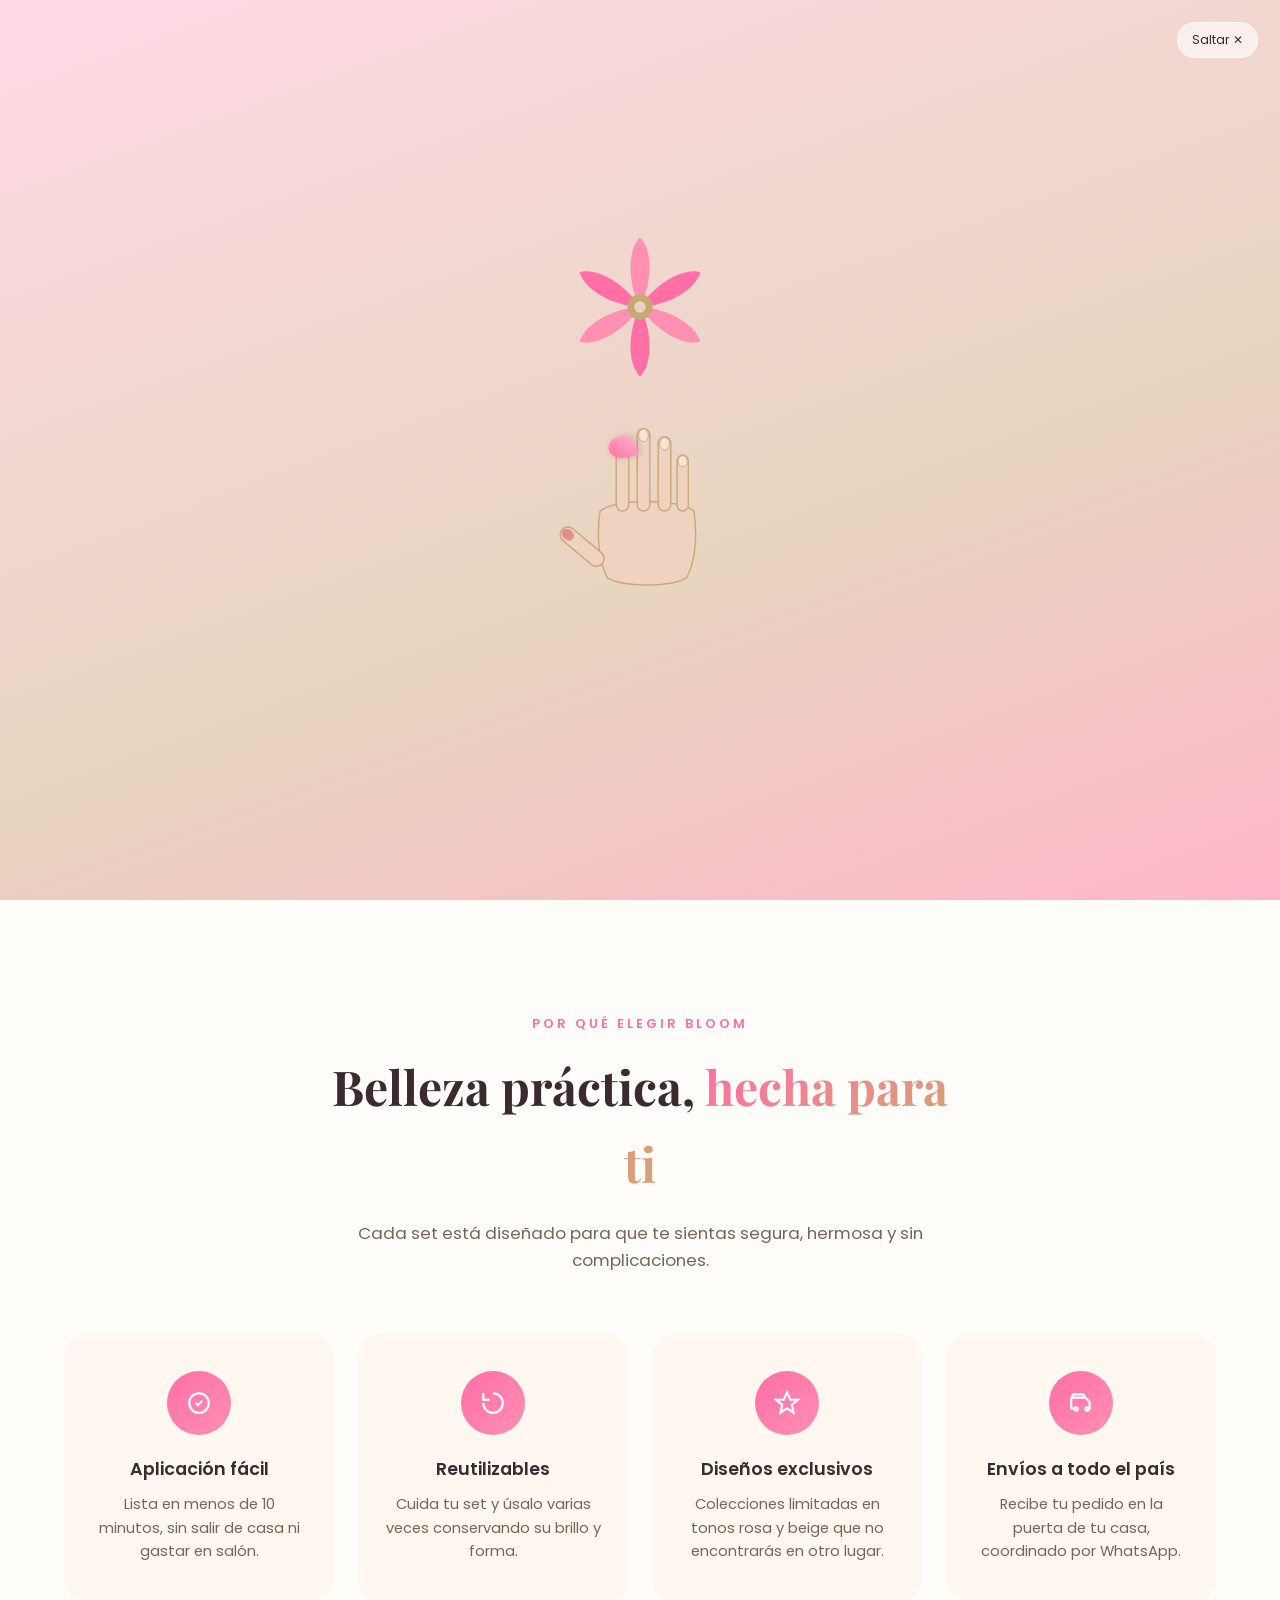
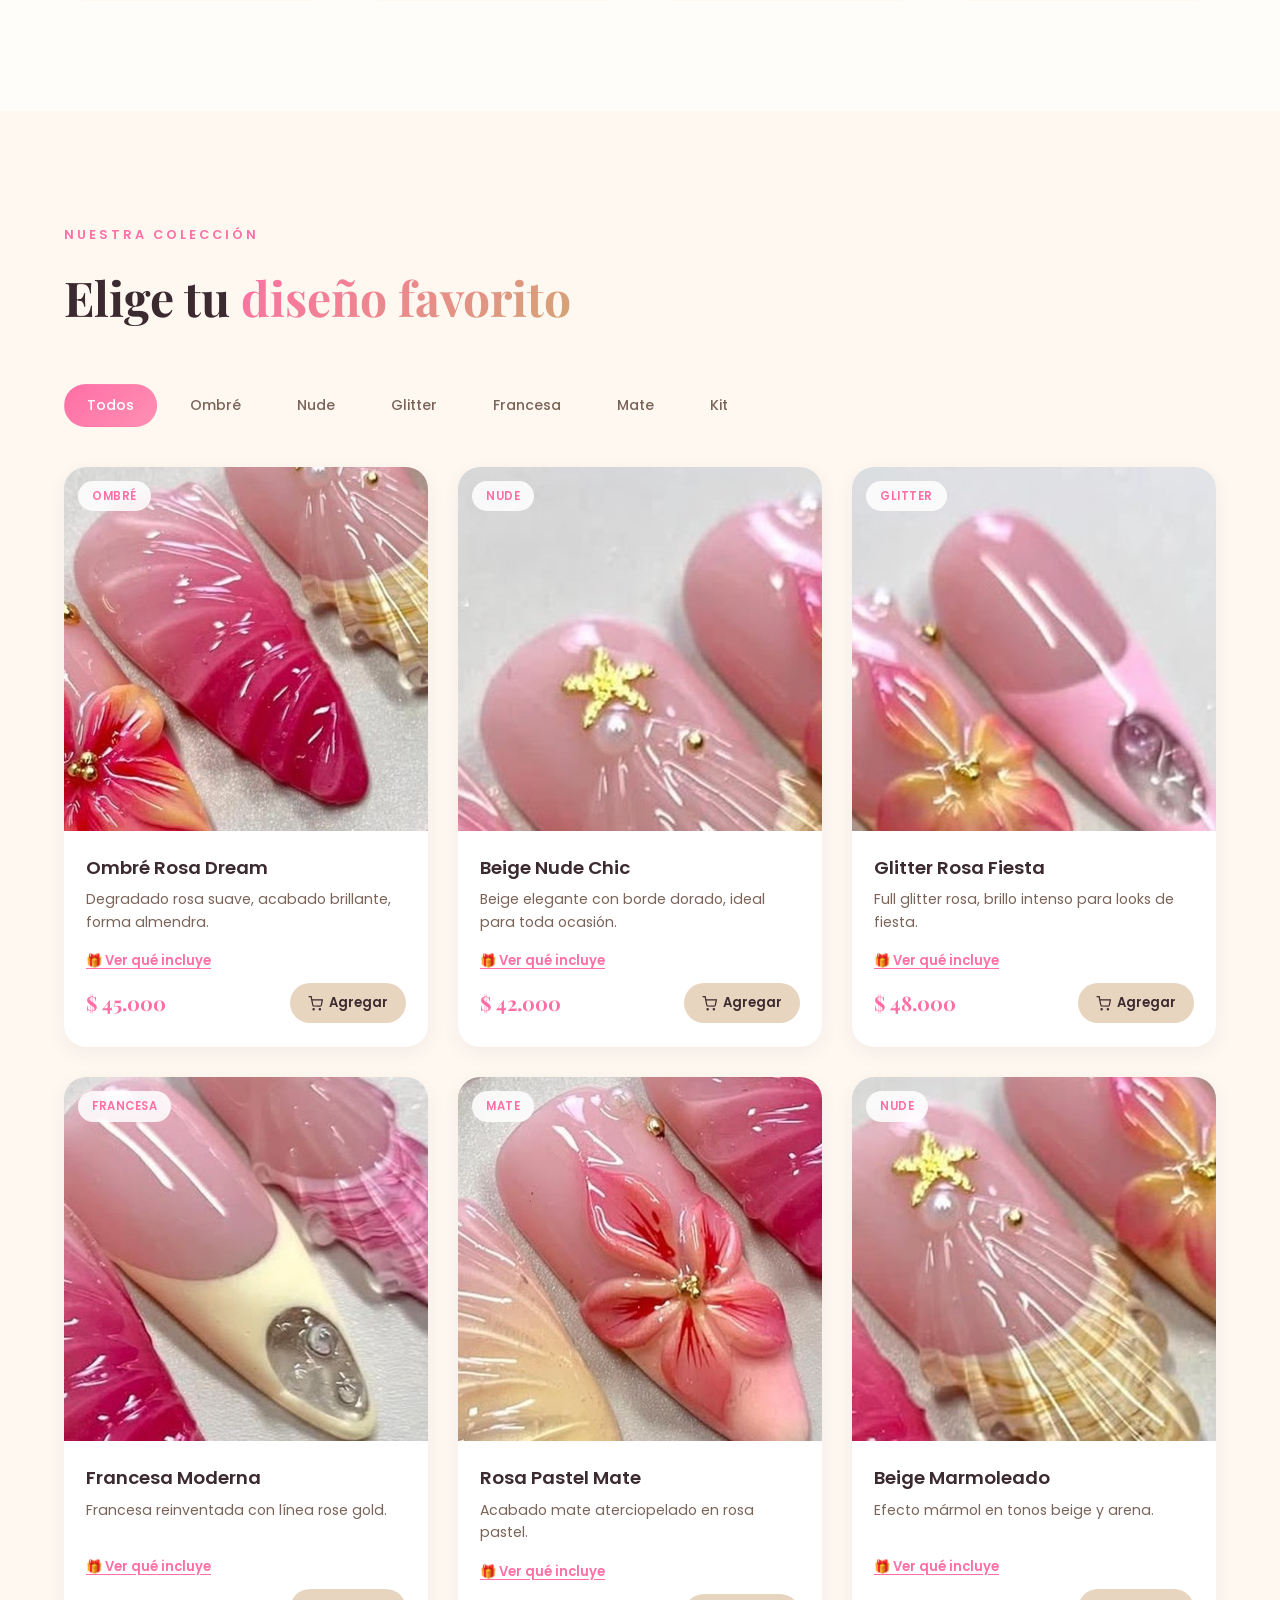
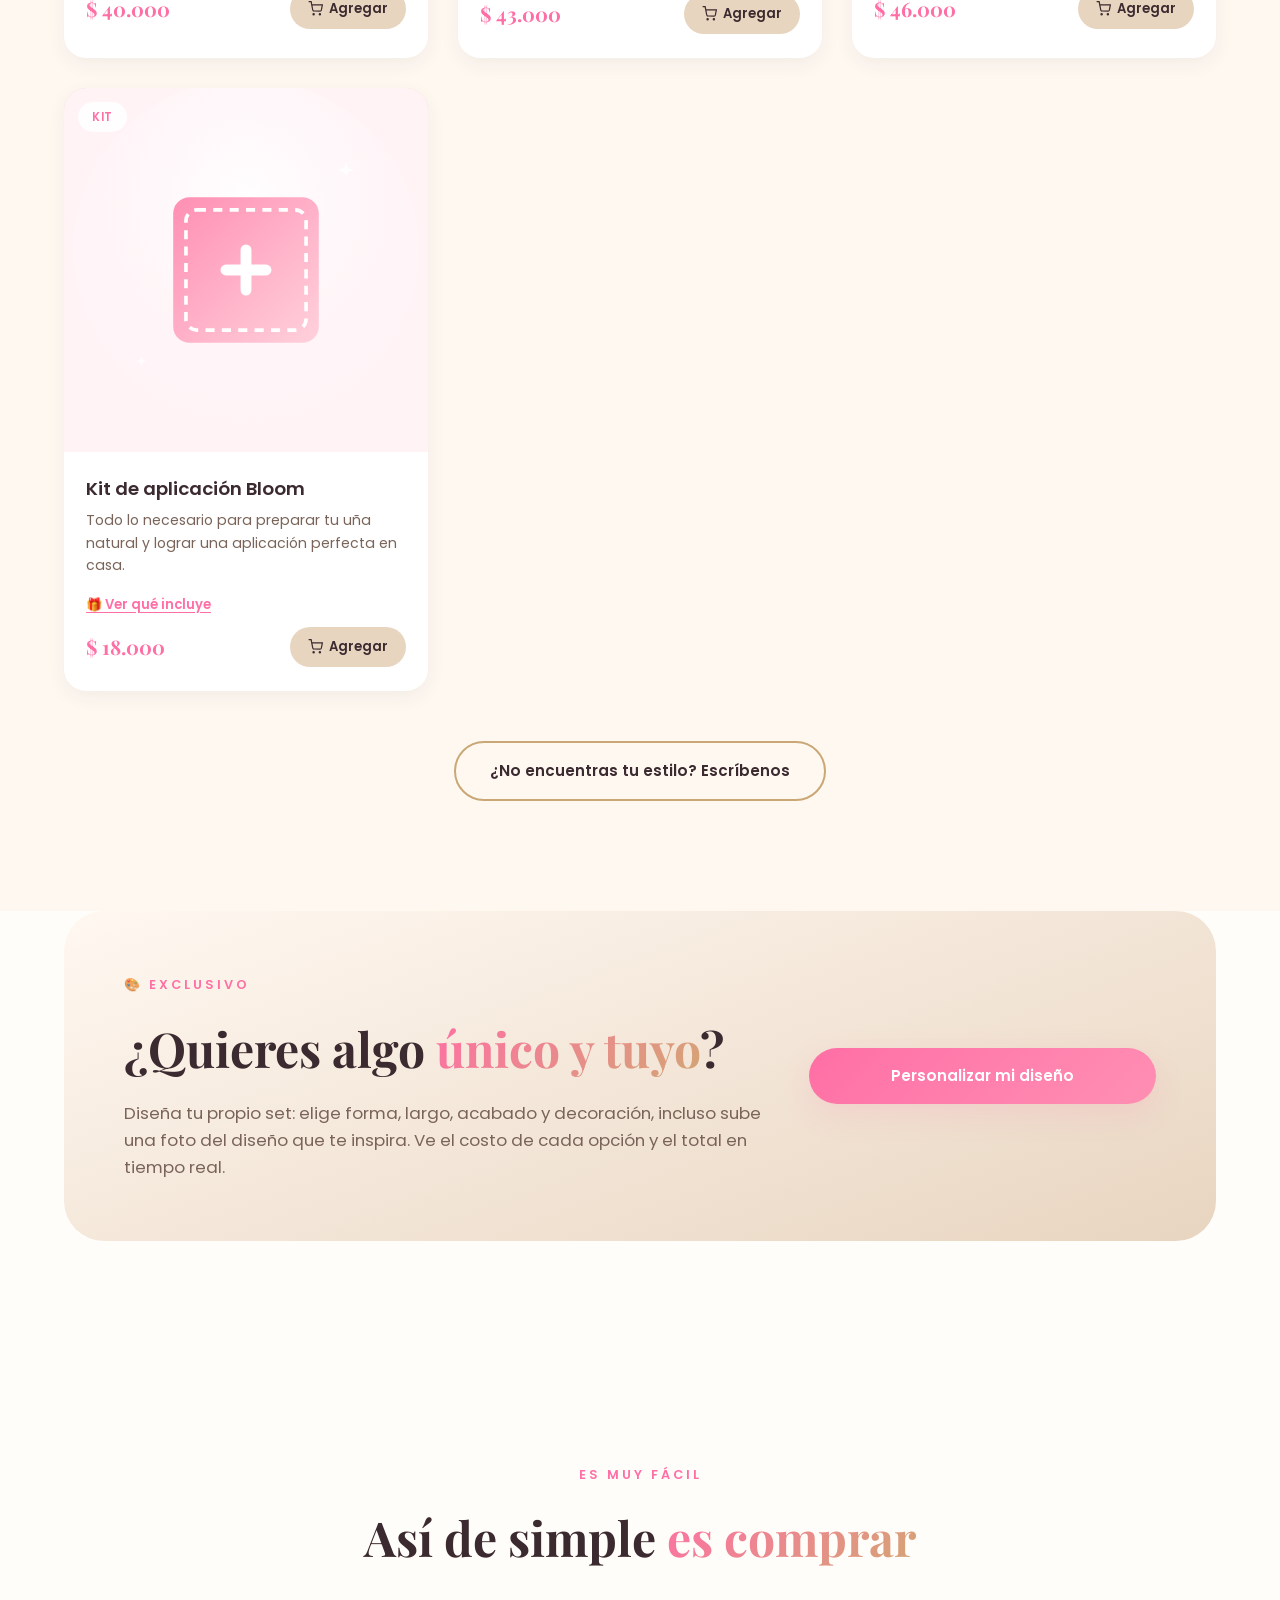
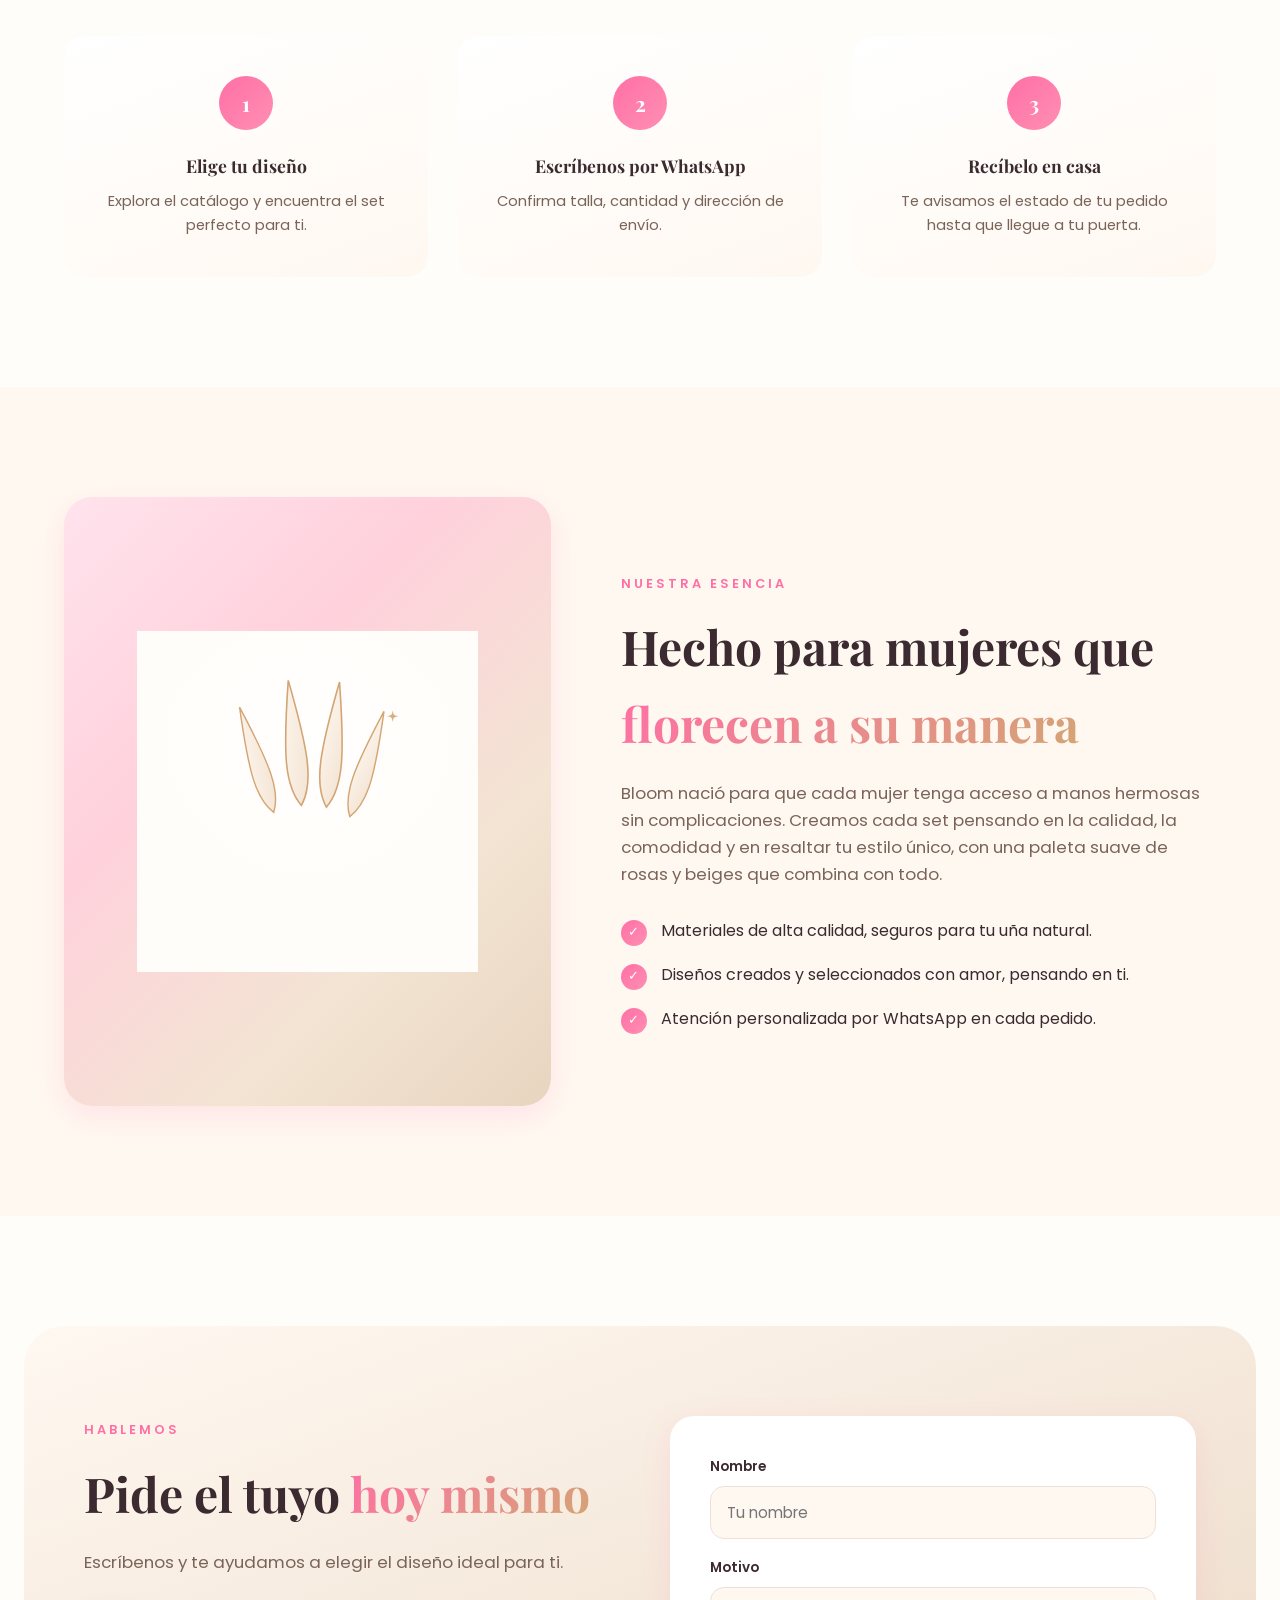
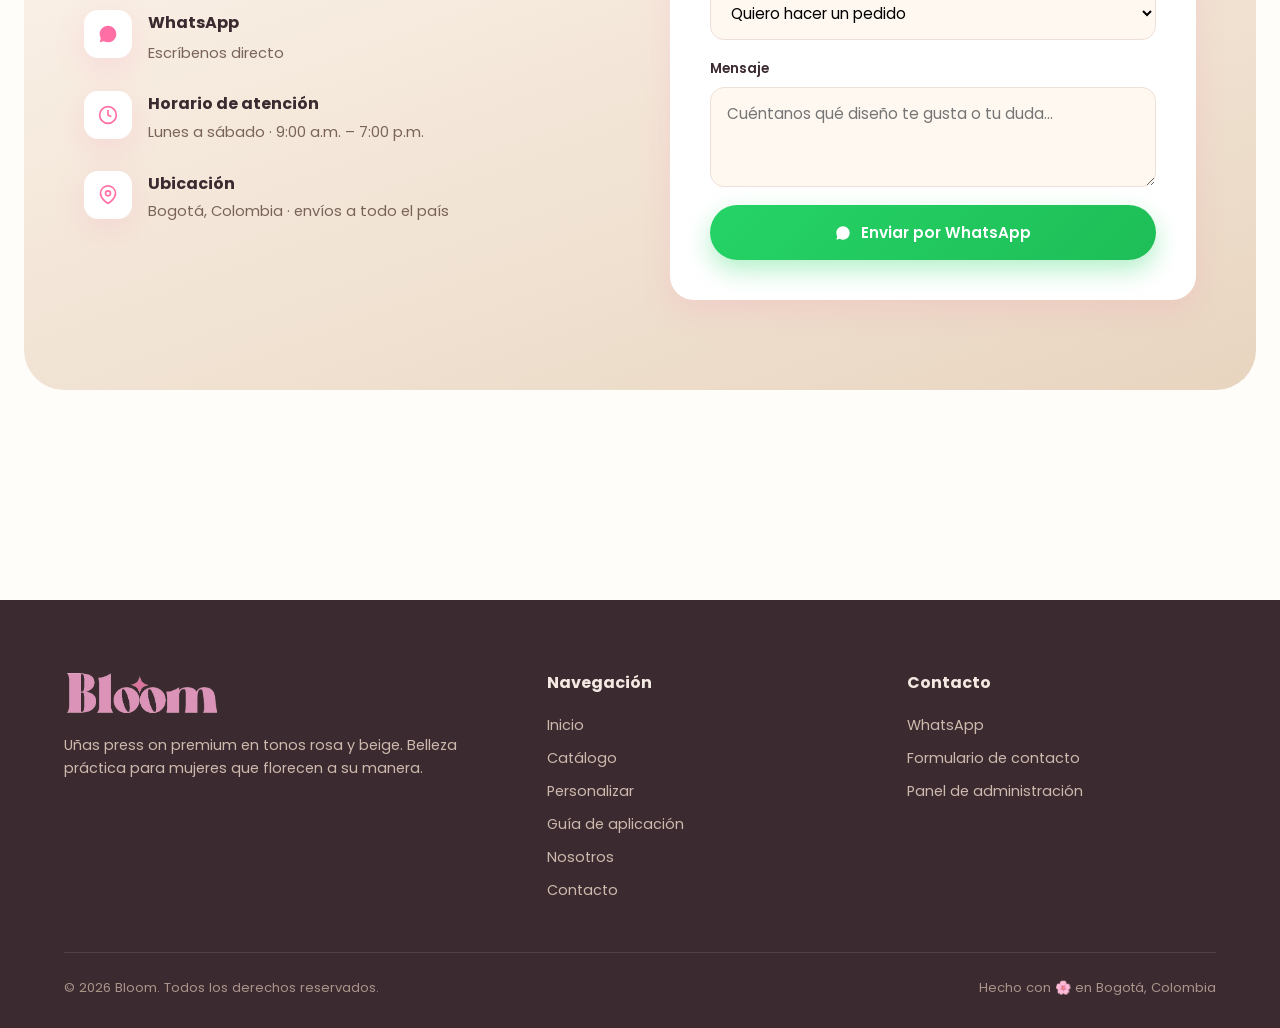
==== index.html @ ef003c26 "Agregar animación de entrada con sonido: flor que florece y pinta las uñas de una mano" ====
<!DOCTYPE html>
<html lang="es">
<head>
<meta charset="UTF-8">
<meta name="viewport" content="width=device-width, initial-scale=1.0">
<title>Bloom | Uñas Press On en Bogotá y toda Colombia</title>
<meta name="description" content="Uñas press on premium en Bogotá: diseños únicos, reutilizables y fáciles de aplicar en casa. Envíos a toda Colombia. Pide el tuyo por WhatsApp.">
<link rel="canonical" href="https://bloom-press-on-nails.netlify.app/">
<meta name="robots" content="index, follow">
<meta name="google-site-verification" content="zqT-qWOWzcqqX394jaq63sA1-sayMNUQJCxsEA8H550" />

<!-- Open Graph / WhatsApp / Facebook -->
<meta property="og:type" content="website">
<meta property="og:site_name" content="Bloom · Uñas Press On">
<meta property="og:locale" content="es_CO">
<meta property="og:url" content="https://bloom-press-on-nails.netlify.app/">
<meta property="og:title" content="Bloom | Uñas Press On en Bogotá y toda Colombia">
<meta property="og:description" content="Uñas press on premium en Bogotá: diseños únicos, reutilizables y fáciles de aplicar en casa. Envíos a toda Colombia. Pide el tuyo por WhatsApp.">
<meta property="og:image" content="https://bloom-press-on-nails.netlify.app/assets/img/logo-bloom.png">
<meta property="og:image:alt" content="Bloom · Uñas Press On">

<!-- Twitter Card -->
<meta name="twitter:card" content="summary_large_image">
<meta name="twitter:title" content="Bloom | Uñas Press On en Bogotá y toda Colombia">
<meta name="twitter:description" content="Uñas press on premium en Bogotá: diseños únicos, reutilizables y fáciles de aplicar en casa. Envíos a toda Colombia.">
<meta name="twitter:image" content="https://bloom-press-on-nails.netlify.app/assets/img/logo-bloom.png">

<link rel="icon" type="image/png" href="assets/img/favicon.png?v=2">
<link rel="shortcut icon" type="image/png" href="assets/img/favicon.png?v=2">
<link rel="apple-touch-icon" href="assets/img/favicon.png?v=2">
<link rel="stylesheet" href="css/style.css">

<!-- Datos estructurados: negocio local -->
<script type="application/ld+json">
{
  "@context": "https://schema.org",
  "@type": "Store",
  "@id": "https://bloom-press-on-nails.netlify.app/#negocio",
  "name": "Bloom · Uñas Press On",
  "url": "https://bloom-press-on-nails.netlify.app/",
  "image": "https://bloom-press-on-nails.netlify.app/assets/img/logo-bloom.png",
  "logo": "https://bloom-press-on-nails.netlify.app/assets/img/logo-bloom.png",
  "telephone": "+57-322-329-1635",
  "priceRange": "$$",
  "address": {
    "@type": "PostalAddress",
    "addressLocality": "Bogotá",
    "addressCountry": "CO"
  },
  "areaServed": "CO",
  "description": "Uñas press on premium hechas en Bogotá, con diseños personalizados y envíos a toda Colombia."
}
</script>
</head>
<body>

  <!-- ================= INTRO ANIMADA ================= -->
  <div class="intro-bloom" id="intro-bloom">
    <button type="button" class="intro-saltar" id="intro-saltar">Saltar ✕</button>

    <div class="intro-flor-caja" id="intro-flor-caja">
      <svg class="intro-flor" viewBox="0 0 300 300" width="100%" height="100%">
        <g>
          <path d="M150,150 C130,110 130,60 150,40 C170,60 170,110 150,150 Z" fill="#FF8FB3" transform="rotate(0 150 150)"/>
          <path d="M150,150 C130,110 130,60 150,40 C170,60 170,110 150,150 Z" fill="#FF6FA5" transform="rotate(60 150 150)"/>
          <path d="M150,150 C130,110 130,60 150,40 C170,60 170,110 150,150 Z" fill="#FF8FB3" transform="rotate(120 150 150)"/>
          <path d="M150,150 C130,110 130,60 150,40 C170,60 170,110 150,150 Z" fill="#FF6FA5" transform="rotate(180 150 150)"/>
          <path d="M150,150 C130,110 130,60 150,40 C170,60 170,110 150,150 Z" fill="#FF8FB3" transform="rotate(240 150 150)"/>
          <path id="intro-petalo-origen" d="M150,150 C130,110 130,60 150,40 C170,60 170,110 150,150 Z" fill="#FF6FA5" transform="rotate(300 150 150)"/>
          <circle cx="150" cy="150" r="20" fill="#C9A876"/>
          <circle cx="150" cy="150" r="9" fill="#E8D5C0"/>
        </g>
      </svg>
    </div>

    <div class="intro-mano-caja" id="intro-mano-caja">
      <svg class="intro-mano" viewBox="0 0 300 260" width="100%" height="100%">
        <defs>
          <linearGradient id="intro-grad-una" x1="0" y1="0" x2="0" y2="1">
            <stop offset="0%" stop-color="#FF6FA5"/>
            <stop offset="100%" stop-color="#C9A876"/>
          </linearGradient>
        </defs>
        <path d="M93,150 C88,182 90,222 104,246 C128,259 192,259 216,246 C230,222 232,182 227,150 C205,132 115,132 93,150 Z" fill="#EFD3C0" stroke="#C9A876" stroke-width="2"/>
        <rect x="85" y="150" width="22" height="75" rx="11" fill="#EFD3C0" stroke="#C9A876" stroke-width="2" transform="rotate(-50 96 225)"/>
        <ellipse id="intro-una-1" class="intro-una" cx="96" cy="161" rx="7" ry="9" transform="rotate(-50 96 225)"/>
        <rect x="116" y="48" width="18" height="102" rx="9" fill="#EFD3C0" stroke="#C9A876" stroke-width="2"/>
        <ellipse id="intro-una-2" class="intro-una" cx="125" cy="58" rx="7" ry="9"/>
        <rect x="146" y="32" width="18" height="118" rx="9" fill="#EFD3C0" stroke="#C9A876" stroke-width="2"/>
        <ellipse id="intro-una-3" class="intro-una" cx="155" cy="42" rx="7" ry="9"/>
        <rect x="176" y="44" width="18" height="106" rx="9" fill="#EFD3C0" stroke="#C9A876" stroke-width="2"/>
        <ellipse id="intro-una-4" class="intro-una" cx="185" cy="54" rx="7" ry="9"/>
        <rect x="203" y="70" width="16" height="80" rx="8" fill="#EFD3C0" stroke="#C9A876" stroke-width="2"/>
        <ellipse id="intro-una-5" class="intro-una" cx="211" cy="79" rx="6.5" ry="8"/>
      </svg>
    </div>

    <div class="intro-petalo-libre" id="intro-petalo-libre"></div>

    <div class="intro-marca" id="intro-marca">
      <span class="intro-logo-texto">Bloom</span>
      <span class="intro-tagline">Uñas press on que florecen contigo</span>
    </div>
  </div>

  <!-- ================= HEADER ================= -->
  <header class="encabezado" id="encabezado">
    <div class="contenedor nav-barra">
      <a href="#inicio" class="logo">
        <img src="assets/img/logo-bloom-header.png" alt="Bloom · Press On Nails" class="logo-img">
      </a>

      <nav class="nav-menu" id="nav-menu">
        <a href="#inicio">Inicio</a>
        <a href="#catalogo">Catálogo</a>
        <a href="personalizar.html">Personalizar</a>
        <a href="guia.html">Guía de aplicación</a>
        <a href="#nosotros">Nosotros</a>
        <a href="#contacto">Contacto</a>
      </nav>

      <div class="nav-acciones">
        <a href="carrito.html" class="carrito-icono-link" aria-label="Ver carrito">
          <svg width="20" height="20" viewBox="0 0 24 24" fill="none" stroke="currentColor" stroke-width="2"><circle cx="9" cy="21" r="1"/><circle cx="19" cy="21" r="1"/><path d="M1 1h4l2.6 13.4a2 2 0 0 0 2 1.6h9.8a2 2 0 0 0 2-1.6L23 6H6"/></svg>
          <span class="carrito-badge">0</span>
        </a>
        <a href="#contacto" class="btn btn-secundario btn-pequeno">Contáctanos</a>
        <button class="menu-hamburguesa" id="menu-hamburguesa" aria-label="Abrir menú">
          <span></span><span></span><span></span>
        </button>
      </div>
    </div>
  </header>

  <!-- ================= HERO ================= -->
  <section class="hero" id="inicio">
    <div class="contenedor hero-grid">
      <div class="hero-texto">
        <span class="hero-etiqueta">✨ Nueva colección disponible</span>
        <h1 class="hero-titulo">Uñas press on que <span class="resaltado">florecen</span> contigo</h1>
        <div class="promo-banda-envoltorio alineado-izquierda">
          <div class="promo-banda">
            <span class="promo-banda-icono">🎉</span>
            <span class="promo-banda-texto">Compras desde <strong id="promo-monto-minimo">$100.000</strong> tienen <strong id="promo-porcentaje">10%</strong> de descuento automático</span>
          </div>
        </div>
        <div class="hero-acciones">
          <a href="#catalogo" class="btn btn-primario">Ver catálogo</a>
          <a href="#contacto" class="btn btn-secundario">Cómo pedir</a>
        </div>
        <div class="hero-metricas">
          <div class="hero-metrica"><strong>+15</strong><span>Diseños exclusivos</span></div>
          <div class="hero-metrica"><strong>100%</strong><span>Reutilizables</span></div>
          <div class="hero-metrica"><strong>24h</strong><span>Respuesta por WhatsApp</span></div>
        </div>
      </div>

      <div class="hero-visual">
        <div class="hero-tarjeta-flotante">
          <img src="assets/img/hero-foto-real.jpg" alt="Uñas press on Bloom, diseño floral rosa y dorado" style="width:90%; aspect-ratio:1/1; object-fit:cover;">
        </div>
        <div class="chip-flotante chip-1">💅 Aplicación en 10 min</div>
        <div class="chip-flotante chip-2">🚚 Envíos a todo Colombia</div>
      </div>
    </div>

    <div class="scroll-indicador">
      <span>Descubre más</span>
      <div class="linea"></div>
    </div>
  </section>

  <!-- ================= BENEFICIOS ================= -->
  <section class="seccion" id="beneficios">
    <div class="contenedor">
      <div class="centrado reveal" style="max-width:640px;">
        <span class="seccion-etiqueta">Por qué elegir Bloom</span>
        <h2 class="seccion-titulo">Belleza práctica, <span>hecha para ti</span></h2>
        <p class="seccion-descripcion centrado">Cada set está diseñado para que te sientas segura, hermosa y sin complicaciones.</p>
      </div>

      <div class="beneficios-grid">
        <div class="beneficio-card reveal">
          <div class="beneficio-icono">
            <svg width="26" height="26" viewBox="0 0 24 24" fill="none" stroke="currentColor" stroke-width="2"><path d="M9 12l2 2 4-4"/><circle cx="12" cy="12" r="9"/></svg>
          </div>
          <h3>Aplicación fácil</h3>
          <p>Lista en menos de 10 minutos, sin salir de casa ni gastar en salón.</p>
        </div>
        <div class="beneficio-card reveal reveal-delay-1">
          <div class="beneficio-icono">
            <svg width="26" height="26" viewBox="0 0 24 24" fill="none" stroke="currentColor" stroke-width="2"><path d="M3 12a9 9 0 1 0 9-9"/><path d="M3 3v6h6"/></svg>
          </div>
          <h3>Reutilizables</h3>
          <p>Cuida tu set y úsalo varias veces conservando su brillo y forma.</p>
        </div>
        <div class="beneficio-card reveal reveal-delay-2">
          <div class="beneficio-icono">
            <svg width="26" height="26" viewBox="0 0 24 24" fill="none" stroke="currentColor" stroke-width="2"><path d="M12 2l3 7h7l-5.5 4.5L18 21l-6-4-6 4 1.5-7.5L2 9h7z"/></svg>
          </div>
          <h3>Diseños exclusivos</h3>
          <p>Colecciones limitadas en tonos rosa y beige que no encontrarás en otro lugar.</p>
        </div>
        <div class="beneficio-card reveal reveal-delay-3">
          <div class="beneficio-icono">
            <svg width="26" height="26" viewBox="0 0 24 24" fill="none" stroke="currentColor" stroke-width="2"><path d="M3 7h13l4 4v6h-2M3 7v10h2M3 7l2-3h9l2 3"/><circle cx="7.5" cy="17.5" r="1.5"/><circle cx="17.5" cy="17.5" r="1.5"/></svg>
          </div>
          <h3>Envíos a todo el país</h3>
          <p>Recibe tu pedido en la puerta de tu casa, coordinado por WhatsApp.</p>
        </div>
      </div>
    </div>
  </section>

  <!-- ================= CATÁLOGO ================= -->
  <section class="seccion" id="catalogo" style="background:var(--crema);">
    <div class="contenedor">
      <div class="catalogo-encabezado">
        <div class="reveal">
          <span class="seccion-etiqueta">Nuestra colección</span>
          <h2 class="seccion-titulo">Elige tu <span>diseño favorito</span></h2>
        </div>
      </div>

      <div class="filtros-catalogo reveal" id="filtros-catalogo"></div>

      <div class="catalogo-grid" id="catalogo-grid">
        <p class="catalogo-vacio">Cargando catálogo…</p>
      </div>

      <div class="catalogo-cta reveal">
        <a href="#contacto" class="btn btn-secundario">¿No encuentras tu estilo? Escríbenos</a>
      </div>
    </div>
  </section>

  <!-- ================= BANNER PERSONALIZADOR ================= -->
  <section class="seccion" style="padding-top:0;">
    <div class="contenedor">
      <div class="contacto-seccion reveal" style="padding:60px; margin:0;">
        <div class="banner-personalizar-grid">
          <div>
            <span class="seccion-etiqueta">🎨 Exclusivo</span>
            <h2 class="seccion-titulo" style="margin-bottom:14px;">¿Quieres algo <span>único y tuyo</span>?</h2>
            <p class="seccion-descripcion" style="max-width:100%;">
              Diseña tu propio set: elige forma, largo, acabado y decoración,
              incluso sube una foto del diseño que te inspira. Ve el costo de
              cada opción y el total en tiempo real.
            </p>
          </div>
          <div style="text-align:center;">
            <a href="personalizar.html" class="btn btn-primario" style="width:100%; justify-content:center;">Personalizar mi diseño</a>
          </div>
        </div>
      </div>
    </div>
  </section>

  <!-- ================= CÓMO COMPRAR ================= -->
  <section class="seccion" id="como-comprar">
    <div class="contenedor">
      <div class="centrado reveal" style="max-width:640px;">
        <span class="seccion-etiqueta">Es muy fácil</span>
        <h2 class="seccion-titulo">Así de simple <span>es comprar</span></h2>
      </div>

      <div class="pasos-grid">
        <div class="paso-card reveal">
          <div class="paso-numero">1</div>
          <h3>Elige tu diseño</h3>
          <p>Explora el catálogo y encuentra el set perfecto para ti.</p>
        </div>
        <div class="paso-card reveal reveal-delay-1">
          <div class="paso-numero">2</div>
          <h3>Escríbenos por WhatsApp</h3>
          <p>Confirma talla, cantidad y dirección de envío.</p>
        </div>
        <div class="paso-card reveal reveal-delay-2">
          <div class="paso-numero">3</div>
          <h3>Recíbelo en casa</h3>
          <p>Te avisamos el estado de tu pedido hasta que llegue a tu puerta.</p>
        </div>
      </div>
    </div>
  </section>

  <!-- ================= NOSOTROS ================= -->
  <section class="seccion" id="nosotros" style="background:var(--crema);">
    <div class="contenedor nosotros-grid">
      <div class="nosotros-visual reveal">
        <img src="assets/img/producto-4.svg" alt="Sobre Bloom">
      </div>
      <div class="reveal reveal-delay-1">
        <span class="seccion-etiqueta">Nuestra esencia</span>
        <h2 class="seccion-titulo">Hecho para mujeres que <span>florecen a su manera</span></h2>
        <p class="seccion-descripcion" style="max-width:100%;">
          Bloom nació para que cada mujer tenga acceso a manos hermosas sin complicaciones.
          Creamos cada set pensando en la calidad, la comodidad y en resaltar tu estilo único,
          con una paleta suave de rosas y beiges que combina con todo.
        </p>
        <div class="nosotros-lista">
          <div class="nosotros-item">
            <span class="nosotros-check">✓</span>
            <p>Materiales de alta calidad, seguros para tu uña natural.</p>
          </div>
          <div class="nosotros-item">
            <span class="nosotros-check">✓</span>
            <p>Diseños creados y seleccionados con amor, pensando en ti.</p>
          </div>
          <div class="nosotros-item">
            <span class="nosotros-check">✓</span>
            <p>Atención personalizada por WhatsApp en cada pedido.</p>
          </div>
        </div>
      </div>
    </div>
  </section>

  <!-- ================= CONTACTO ================= -->
  <section class="seccion" id="contacto">
    <div class="contacto-seccion reveal">
      <div class="contacto-grid">
        <div>
          <span class="seccion-etiqueta">Hablemos</span>
          <h2 class="seccion-titulo">Pide el tuyo <span>hoy mismo</span></h2>
          <p class="seccion-descripcion" style="margin-bottom:34px;">Escríbenos y te ayudamos a elegir el diseño ideal para ti.</p>

          <div class="contacto-info-item">
            <div class="contacto-icono">
              <svg width="20" height="20" viewBox="0 0 24 24" fill="currentColor"><path d="M12 2C6.48 2 2 6.48 2 12c0 1.85.5 3.58 1.36 5.07L2 22l5.06-1.33A9.94 9.94 0 0 0 12 22c5.52 0 10-4.48 10-10S17.52 2 12 2z"/></svg>
            </div>
            <div>
              <h4>WhatsApp</h4>
              <a href="#" id="enlace-whatsapp-contacto" target="_blank" rel="noopener">Escríbenos directo</a>
            </div>
          </div>

          <div class="contacto-info-item">
            <div class="contacto-icono">
              <svg width="20" height="20" viewBox="0 0 24 24" fill="none" stroke="currentColor" stroke-width="2"><circle cx="12" cy="12" r="10"/><path d="M12 6v6l4 2"/></svg>
            </div>
            <div>
              <h4>Horario de atención</h4>
              <p>Lunes a sábado · 9:00 a.m. – 7:00 p.m.</p>
            </div>
          </div>

          <div class="contacto-info-item">
            <div class="contacto-icono">
              <svg width="20" height="20" viewBox="0 0 24 24" fill="none" stroke="currentColor" stroke-width="2"><path d="M21 10c0 7-9 12-9 12s-9-5-9-12a9 9 0 1 1 18 0z"/><circle cx="12" cy="10" r="3"/></svg>
            </div>
            <div>
              <h4>Ubicación</h4>
              <p>Bogotá, Colombia · envíos a todo el país</p>
            </div>
          </div>
        </div>

        <form class="form-contacto" id="form-contacto">
          <div class="campo">
            <label for="campo-nombre">Nombre</label>
            <input type="text" id="campo-nombre" placeholder="Tu nombre" required>
          </div>
          <div class="campo">
            <label for="campo-asunto">Motivo</label>
            <select id="campo-asunto">
              <option>Quiero hacer un pedido</option>
              <option>Tengo una duda sobre un diseño</option>
              <option>Quiero información de envíos</option>
              <option>Otro</option>
            </select>
          </div>
          <div class="campo">
            <label for="campo-mensaje">Mensaje</label>
            <textarea id="campo-mensaje" placeholder="Cuéntanos qué diseño te gusta o tu duda..." required></textarea>
          </div>
          <button type="submit" class="btn btn-whatsapp" style="justify-content:center;">
            <svg width="16" height="16" viewBox="0 0 24 24" fill="currentColor"><path d="M12 2C6.48 2 2 6.48 2 12c0 1.85.5 3.58 1.36 5.07L2 22l5.06-1.33A9.94 9.94 0 0 0 12 22c5.52 0 10-4.48 10-10S17.52 2 12 2z"/></svg>
            Enviar por WhatsApp
          </button>
        </form>
      </div>
    </div>
  </section>

  <!-- ================= FOOTER ================= -->
  <footer class="pie-pagina">
    <div class="contenedor">
      <div class="pie-grid">
        <div>
          <img src="assets/img/logo-bloom-header.png" alt="Bloom · Press On Nails" class="pie-logo-img">
          <p>Uñas press on premium en tonos rosa y beige. Belleza práctica para mujeres que florecen a su manera.</p>
        </div>
        <div>
          <h4>Navegación</h4>
          <div class="pie-enlaces">
            <a href="#inicio">Inicio</a>
            <a href="#catalogo">Catálogo</a>
            <a href="personalizar.html">Personalizar</a>
            <a href="guia.html">Guía de aplicación</a>
            <a href="#nosotros">Nosotros</a>
            <a href="#contacto">Contacto</a>
          </div>
        </div>
        <div>
          <h4>Contacto</h4>
          <div class="pie-enlaces">
            <a href="#" id="enlace-whatsapp-pie" target="_blank" rel="noopener">WhatsApp</a>
            <a href="#contacto">Formulario de contacto</a>
            <a href="admin.html">Panel de administración</a>
          </div>
        </div>
      </div>
      <div class="pie-inferior">
        <span>© <span id="anio-actual"></span> Bloom. Todos los derechos reservados.</span>
        <span>Hecho con 🌸 en Bogotá, Colombia</span>
      </div>
    </div>
  </footer>

  <!-- WhatsApp flotante -->
  <a href="#" id="whatsapp-flotante" class="whatsapp-flotante" target="_blank" rel="noopener" aria-label="Escríbenos por WhatsApp">
    <svg width="30" height="30" viewBox="0 0 24 24" fill="currentColor"><path d="M12 2C6.48 2 2 6.48 2 12c0 1.85.5 3.58 1.36 5.07L2 22l5.06-1.33A9.94 9.94 0 0 0 12 22c5.52 0 10-4.48 10-10S17.52 2 12 2zm5.2 14.2c-.22.62-1.28 1.18-1.76 1.24-.45.06-.98.09-1.58-.1-.36-.11-.83-.27-1.42-.53-2.5-1.08-4.13-3.6-4.26-3.77-.12-.17-1.02-1.36-1.02-2.6 0-1.23.65-1.84.88-2.09.22-.25.5-.31.66-.31.17 0 .33 0 .48.01.15.01.36-.06.56.43.22.53.74 1.83.8 1.96.06.13.1.28.02.45-.08.17-.12.28-.24.43-.12.15-.26.33-.37.44-.12.12-.25.25-.11.5.14.25.62 1.03 1.34 1.67.92.82 1.7 1.08 1.95 1.2.25.12.4.1.55-.06.15-.17.63-.73.8-.98.17-.25.34-.2.56-.12.23.08 1.46.69 1.71.81.25.12.42.18.48.29.06.11.06.61-.16 1.23z"/></svg>
  </a>

  <!-- ================= MODAL: DETALLE DE PRODUCTO ================= -->
  <div class="modal-overlay" id="modal-producto-overlay" style="display:none;">
    <div class="modal-producto">
      <button type="button" class="modal-cerrar" id="modal-producto-cerrar" aria-label="Cerrar">✕</button>
      <div class="modal-producto-cuerpo" id="modal-producto-cuerpo"><!-- se llena con JS --></div>
    </div>
  </div>

  <script src="js/main.js"></script>
  <script src="js/carrito.js"></script>
  <script src="js/catalogo.js"></script>
  <script src="js/intro-animacion.js"></script>
  <script>
    // Enlaces de WhatsApp de la sección de contacto y pie de página
    document.addEventListener("DOMContentLoaded", () => {
      const texto = encodeURIComponent("¡Hola Bloom! ✨ Quiero conocer más sobre las uñas press on.");
      const url = `https://wa.me/${window.BLOOM_WHATSAPP_NUMERO}?text=${texto}`;
      const a = document.getElementById("enlace-whatsapp-contacto");
      const b = document.getElementById("enlace-whatsapp-pie");
      if (a) a.href = url;
      if (b) b.href = url;
    });
  </script>
</body>
</html>
---- css/style.css ----
/* =========================================================
   BLOOM · Uñas Press On — Hoja de estilos principal
   Paleta: rosa + beige, estética futurista/dinámica
   ========================================================= */

@import url('https://fonts.googleapis.com/css2?family=Playfair+Display:wght@600;700;800&family=Poppins:wght@300;400;500;600;700&display=swap');

:root {
  /* Paleta principal */
  --rosa-fuerte: #FF6FA5;
  --rosa: #FF8FB3;
  --rosa-claro: #FFB6C9;
  --rosa-pastel: #FFD9E6;
  --beige-oscuro: #C9A876;
  --beige: #D4B996;
  --beige-claro: #E8D5C0;
  --crema: #FFF8F1;
  --blanco: #FFFDF9;
  --texto-oscuro: #3B2A2F;
  --texto-suave: #7A6459;
  --oro-rosa: #D4A574;

  /* Gradientes */
  --grad-hero: linear-gradient(135deg, #FFE3ED 0%, #FFD1DC 35%, #F3E4D3 70%, #E8D5C0 100%);
  --grad-boton: linear-gradient(135deg, #FF6FA5 0%, #FF8FB3 100%);
  --grad-texto: linear-gradient(135deg, #FF6FA5 0%, #D4A574 100%);

  --sombra-suave: 0 10px 30px rgba(255, 111, 165, 0.15);
  --sombra-fuerte: 0 20px 50px rgba(255, 111, 165, 0.25);
  --radio: 22px;
  --transicion: 0.35s cubic-bezier(0.22, 1, 0.36, 1);
}

* { margin: 0; padding: 0; box-sizing: border-box; }

html { scroll-behavior: smooth; }

body {
  font-family: 'Poppins', sans-serif;
  color: var(--texto-oscuro);
  background: var(--blanco);
  overflow-x: hidden;
  line-height: 1.6;
}

h1, h2, h3, .fuente-display {
  font-family: 'Playfair Display', serif;
}

a { text-decoration: none; color: inherit; }
ul { list-style: none; }
img { max-width: 100%; display: block; }
button { font-family: inherit; cursor: pointer; border: none; background: none; }

.contenedor {
  max-width: 1200px;
  margin: 0 auto;
  padding: 0 24px;
}

.seccion { padding: 110px 0; position: relative; }
.seccion-etiqueta {
  display: inline-block;
  font-size: 0.8rem;
  letter-spacing: 3px;
  text-transform: uppercase;
  color: var(--rosa-fuerte);
  font-weight: 600;
  margin-bottom: 14px;
}
.seccion-titulo {
  font-size: clamp(2rem, 4vw, 3rem);
  font-weight: 700;
  margin-bottom: 18px;
  color: var(--texto-oscuro);
}
.seccion-titulo span {
  background: var(--grad-texto);
  -webkit-background-clip: text;
  background-clip: text;
  color: transparent;
}
.seccion-descripcion {
  max-width: 620px;
  color: var(--texto-suave);
  font-size: 1.05rem;
}
.centrado { text-align: center; margin-left: auto; margin-right: auto; }

/* Animación de aparición al hacer scroll */
.reveal {
  opacity: 0;
  transform: translateY(40px);
  transition: opacity 0.8s ease, transform 0.8s ease;
}
.reveal.visible { opacity: 1; transform: translateY(0); }
.reveal-delay-1.visible { transition-delay: 0.1s; }
.reveal-delay-2.visible { transition-delay: 0.2s; }
.reveal-delay-3.visible { transition-delay: 0.3s; }

/* Botones */
.btn {
  display: inline-flex;
  align-items: center;
  gap: 10px;
  padding: 16px 34px;
  border-radius: 50px;
  font-weight: 600;
  font-size: 0.95rem;
  transition: var(--transicion);
  white-space: nowrap;
}
.btn-primario {
  background: var(--grad-boton);
  color: #fff;
  box-shadow: var(--sombra-suave);
}
.btn-primario:hover {
  transform: translateY(-4px) scale(1.03);
  box-shadow: var(--sombra-fuerte);
}
.btn-secundario {
  background: transparent;
  border: 2px solid var(--beige-oscuro);
  color: var(--texto-oscuro);
}
.btn-secundario:hover {
  background: var(--beige-claro);
  border-color: var(--rosa);
  transform: translateY(-3px);
}
.btn-whatsapp {
  background: linear-gradient(135deg, #25D366, #1EBE57);
  color: #fff;
  box-shadow: 0 10px 25px rgba(37, 211, 102, 0.35);
}
.btn-whatsapp:hover { transform: translateY(-4px) scale(1.03); }
.btn-pequeno { padding: 10px 20px; font-size: 0.85rem; border-radius: 40px; }

/* =========================== HEADER =========================== */
.encabezado {
  position: fixed;
  top: 0; left: 0; right: 0;
  z-index: 1000;
  padding: 22px 0;
  transition: var(--transicion);
}
.encabezado.fijo {
  padding: 14px 0;
  background: rgba(255, 253, 249, 0.75);
  backdrop-filter: blur(16px);
  -webkit-backdrop-filter: blur(16px);
  box-shadow: 0 4px 24px rgba(59, 42, 47, 0.06);
}
.nav-barra {
  display: flex;
  align-items: center;
  justify-content: space-between;
  gap: 20px;
}
.logo {
  display: flex;
  align-items: center;
  gap: 10px;
  font-family: 'Playfair Display', serif;
  font-weight: 800;
  font-size: 1.6rem;
  color: var(--texto-oscuro);
}
.logo-icono {
  width: 38px; height: 38px;
  display: grid; place-items: center;
  border-radius: 50%;
  background: var(--grad-boton);
  color: #fff;
  animation: girar-suave 8s linear infinite;
}
@keyframes girar-suave {
  0%, 100% { transform: rotate(0deg); }
  50% { transform: rotate(15deg); }
}
.logo span { background: var(--grad-texto); -webkit-background-clip: text; background-clip: text; color: transparent; }
.logo-img {
  height: 40px;
  width: auto;
  display: block;
  transition: var(--transicion);
}
@media (max-width: 720px) {
  .logo-img { height: 34px; }
}

.nav-menu { display: flex; align-items: center; gap: 38px; }
.nav-menu a {
  font-size: 0.95rem;
  font-weight: 500;
  position: relative;
  padding: 4px 0;
}
.nav-menu a::after {
  content: "";
  position: absolute;
  left: 0; bottom: -2px;
  width: 0; height: 2px;
  background: var(--grad-boton);
  transition: width 0.3s ease;
}
.nav-menu a:hover::after { width: 100%; }

.nav-acciones { display: flex; align-items: center; gap: 14px; }

.carrito-icono-link {
  position: relative;
  width: 40px; height: 40px;
  display: grid; place-items: center;
  border-radius: 50%;
  background: var(--crema);
  color: var(--texto-oscuro);
  transition: var(--transicion);
  flex-shrink: 0;
}
.carrito-icono-link:hover { background: var(--rosa-pastel); color: var(--rosa-fuerte); transform: translateY(-2px); }
.carrito-badge {
  position: absolute;
  top: -4px; right: -4px;
  min-width: 18px; height: 18px;
  padding: 0 4px;
  border-radius: 50%;
  background: var(--grad-boton);
  color: #fff;
  font-size: 0.68rem;
  font-weight: 700;
  display: none;
  align-items: center;
  justify-content: center;
}

.menu-hamburguesa {
  display: none;
  flex-direction: column;
  gap: 5px;
  width: 30px;
  z-index: 1100;
}
.menu-hamburguesa span {
  height: 2px; width: 100%;
  background: var(--texto-oscuro);
  border-radius: 2px;
  transition: var(--transicion);
}
.menu-hamburguesa.activo span:nth-child(1) { transform: translateY(7px) rotate(45deg); }
.menu-hamburguesa.activo span:nth-child(2) { opacity: 0; }
.menu-hamburguesa.activo span:nth-child(3) { transform: translateY(-7px) rotate(-45deg); }

/* =========================== HERO =========================== */
.hero {
  min-height: 100vh;
  display: flex;
  align-items: center;
  position: relative;
  padding-top: 120px;
  background: var(--grad-hero);
  overflow: hidden;
}
.hero::before, .hero::after {
  content: "";
  position: absolute;
  border-radius: 50%;
  filter: blur(60px);
  opacity: 0.55;
  z-index: 0;
}
.hero::before {
  width: 420px; height: 420px;
  background: var(--rosa-fuerte);
  top: -120px; right: -80px;
  animation: flotar 10s ease-in-out infinite;
}
.hero::after {
  width: 320px; height: 320px;
  background: var(--beige-oscuro);
  bottom: -100px; left: -60px;
  animation: flotar 12s ease-in-out infinite reverse;
}
@keyframes flotar {
  0%, 100% { transform: translate(0,0) scale(1); }
  50% { transform: translate(30px,-30px) scale(1.08); }
}
.hero-grid {
  position: relative;
  z-index: 1;
  display: grid;
  grid-template-columns: 1.05fr 0.95fr;
  gap: 60px;
  align-items: center;
}
.hero-etiqueta {
  display: inline-flex;
  align-items: center;
  gap: 8px;
  background: rgba(255,255,255,0.6);
  backdrop-filter: blur(8px);
  padding: 8px 18px;
  border-radius: 40px;
  font-size: 0.85rem;
  font-weight: 600;
  color: var(--rosa-fuerte);
  margin-bottom: 24px;
  border: 1px solid rgba(255,111,165,0.25);
}
.hero-titulo {
  font-size: clamp(2.6rem, 5.5vw, 4.2rem);
  font-weight: 800;
  line-height: 1.1;
  margin-bottom: 22px;
  color: var(--texto-oscuro);
}
.hero-titulo .resaltado {
  background: var(--grad-texto);
  -webkit-background-clip: text;
  background-clip: text;
  color: transparent;
  position: relative;
}
.hero-parrafo {
  font-size: 1.1rem;
  color: var(--texto-suave);
  max-width: 480px;
  margin-bottom: 34px;
}
.hero-acciones { display: flex; flex-wrap: wrap; gap: 16px; margin-bottom: 42px; }
.hero-metricas { display: flex; gap: 36px; }
.hero-metrica strong {
  display: block;
  font-family: 'Playfair Display', serif;
  font-size: 1.8rem;
  color: var(--rosa-fuerte);
}
.hero-metrica span { font-size: 0.85rem; color: var(--texto-suave); }

.hero-visual {
  position: relative;
  display: grid;
  place-items: center;
}
.hero-tarjeta-flotante {
  position: relative;
  width: 100%;
  max-width: 420px;
  aspect-ratio: 1/1;
  border-radius: 32px;
  background: rgba(255,255,255,0.55);
  backdrop-filter: blur(20px);
  -webkit-backdrop-filter: blur(20px);
  border: 1px solid rgba(255,255,255,0.7);
  box-shadow: var(--sombra-fuerte);
  display: grid;
  place-items: center;
  padding: 30px;
  animation: flotar-suave 6s ease-in-out infinite;
}
.hero-tarjeta-flotante img { border-radius: 22px; }
@keyframes flotar-suave {
  0%, 100% { transform: translateY(0) rotate(0deg); }
  50% { transform: translateY(-16px) rotate(1.5deg); }
}
.chip-flotante {
  position: absolute;
  background: #fff;
  padding: 12px 18px;
  border-radius: 16px;
  box-shadow: var(--sombra-suave);
  font-size: 0.85rem;
  font-weight: 600;
  display: flex;
  align-items: center;
  gap: 8px;
}
.chip-1 { top: 8%; left: -8%; animation: flotar 7s ease-in-out infinite; }
.chip-2 { bottom: 10%; right: -6%; animation: flotar 8s ease-in-out infinite reverse; }

/* =========================== SCROLL INDICADOR =========================== */
.scroll-indicador {
  position: absolute;
  bottom: 30px; left: 50%;
  transform: translateX(-50%);
  display: flex; flex-direction: column; align-items: center; gap: 8px;
  font-size: 0.75rem;
  color: var(--texto-suave);
  z-index: 1;
}
.scroll-indicador .linea {
  width: 1px; height: 40px;
  background: linear-gradient(var(--rosa-fuerte), transparent);
  animation: baja 1.8s ease-in-out infinite;
}
@keyframes baja { 0% { opacity: 0; } 50% { opacity: 1; } 100% { opacity: 0; } }

/* =========================== BENEFICIOS =========================== */
.beneficios-grid {
  display: grid;
  grid-template-columns: repeat(4, 1fr);
  gap: 24px;
  margin-top: 60px;
}
.beneficio-card {
  background: var(--crema);
  border-radius: var(--radio);
  padding: 36px 26px;
  text-align: center;
  transition: var(--transicion);
  border: 1px solid transparent;
}
.beneficio-card:hover {
  transform: translateY(-10px);
  background: #fff;
  border-color: var(--rosa-pastel);
  box-shadow: var(--sombra-suave);
}
.beneficio-icono {
  width: 64px; height: 64px;
  margin: 0 auto 20px;
  border-radius: 50%;
  display: grid; place-items: center;
  background: var(--grad-boton);
  color: #fff;
  transition: var(--transicion);
}
.beneficio-card:hover .beneficio-icono { transform: rotate(-8deg) scale(1.08); }
.beneficio-card h3 { font-size: 1.1rem; margin-bottom: 10px; font-family: 'Poppins',sans-serif; font-weight: 600; }
.beneficio-card p { color: var(--texto-suave); font-size: 0.92rem; }

/* =========================== CATÁLOGO =========================== */
.catalogo-encabezado {
  display: flex;
  justify-content: space-between;
  align-items: flex-end;
  flex-wrap: wrap;
  gap: 24px;
  margin-bottom: 20px;
}
.filtros-catalogo {
  display: flex;
  gap: 10px;
  flex-wrap: wrap;
  margin: 30px 0 40px;
}
.filtro-btn {
  padding: 10px 22px;
  border-radius: 40px;
  background: var(--crema);
  color: var(--texto-suave);
  font-size: 0.88rem;
  font-weight: 500;
  transition: var(--transicion);
  border: 1px solid transparent;
}
.filtro-btn:hover { border-color: var(--rosa); color: var(--texto-oscuro); }
.filtro-btn.activo {
  background: var(--grad-boton);
  color: #fff;
}

.catalogo-grid {
  display: grid;
  grid-template-columns: repeat(3, 1fr);
  gap: 30px;
}
.producto-card {
  background: #fff;
  border-radius: var(--radio);
  overflow: hidden;
  box-shadow: 0 6px 20px rgba(59,42,47,0.06);
  transition: var(--transicion);
  position: relative;
}
.producto-card:hover {
  transform: translateY(-10px);
  box-shadow: var(--sombra-fuerte);
}
.producto-imagen {
  position: relative;
  aspect-ratio: 1/1;
  overflow: hidden;
  background: var(--beige-claro);
}
.producto-imagen img {
  width: 100%; height: 100%;
  object-fit: cover;
  transition: transform 0.6s ease;
}
.producto-card:hover .producto-imagen img { transform: scale(1.08); }
.producto-categoria-tag {
  position: absolute;
  top: 14px; left: 14px;
  background: rgba(255,255,255,0.85);
  backdrop-filter: blur(6px);
  padding: 6px 14px;
  border-radius: 30px;
  font-size: 0.72rem;
  font-weight: 600;
  color: var(--rosa-fuerte);
  text-transform: uppercase;
  letter-spacing: 0.5px;
}
.producto-imagen-clic { cursor: pointer; }
.producto-imagen-clic:focus-visible { outline: 3px solid var(--rosa-fuerte); outline-offset: -3px; }
.producto-lupa {
  position: absolute;
  inset: auto 0 0 0;
  display: flex;
  align-items: center;
  justify-content: center;
  padding: 10px;
  background: linear-gradient(0deg, rgba(59,42,47,0.55), transparent);
  color: #fff;
  font-size: 0.78rem;
  font-weight: 600;
  opacity: 0;
  transform: translateY(8px);
  transition: var(--transicion);
}
.producto-imagen-clic:hover .producto-lupa,
.producto-imagen-clic:focus-visible .producto-lupa { opacity: 1; transform: translateY(0); }
.producto-ver-incluye-btn {
  display: inline-flex;
  align-items: center;
  gap: 6px;
  background: none;
  border: none;
  padding: 0;
  margin: -8px 0 12px;
  color: var(--rosa-fuerte);
  font-size: 0.82rem;
  font-weight: 600;
  cursor: pointer;
  text-decoration: underline;
  text-underline-offset: 3px;
}
.producto-ver-incluye-btn:hover { color: var(--oro-rosa); }
.producto-info { padding: 22px 22px 24px; }
.producto-info h3 { font-size: 1.15rem; margin-bottom: 6px; font-family: 'Poppins', sans-serif; font-weight: 600; }
.producto-descripcion { color: var(--texto-suave); font-size: 0.88rem; margin-bottom: 14px; min-height: 40px; }
.producto-precio-fila {
  display: flex;
  justify-content: space-between;
  align-items: center;
}
.producto-precio {
  font-family: 'Playfair Display', serif;
  font-weight: 700;
  font-size: 1.25rem;
  color: var(--rosa-fuerte);
}
.producto-pedido-btn {
  background: var(--beige-claro);
  color: var(--texto-oscuro);
  padding: 10px 18px;
  border-radius: 40px;
  font-size: 0.82rem;
  font-weight: 600;
  display: inline-flex;
  align-items: center;
  gap: 6px;
  transition: var(--transicion);
}
.producto-pedido-btn:hover {
  background: linear-gradient(135deg, #25D366, #1EBE57);
  color: #fff;
}
.producto-en-carrito {
  display: none;
  align-items: center;
  gap: 6px;
  width: fit-content;
  font-size: 0.78rem;
  font-weight: 600;
  color: var(--rosa-fuerte);
  background: var(--rosa-pastel);
  padding: 6px 14px;
  border-radius: 30px;
  margin-top: 12px;
  animation: pop-suave 0.3s ease;
}
.producto-en-carrito.visible { display: flex; }
@keyframes pop-suave {
  0% { transform: scale(0.9); opacity: 0.5; }
  100% { transform: scale(1); opacity: 1; }
}
.catalogo-vacio {
  text-align: center;
  padding: 60px 20px;
  color: var(--texto-suave);
  grid-column: 1 / -1;
}
.catalogo-cta { text-align: center; margin-top: 50px; }

/* =========================== PASOS / CÓMO COMPRAR =========================== */
.pasos-grid {
  display: grid;
  grid-template-columns: repeat(3, 1fr);
  gap: 30px;
  margin-top: 60px;
  position: relative;
}
.paso-card {
  background: linear-gradient(160deg, #fff, var(--crema));
  border-radius: var(--radio);
  padding: 40px 30px;
  text-align: center;
  position: relative;
  transition: var(--transicion);
}
.paso-card:hover { transform: translateY(-8px); box-shadow: var(--sombra-suave); }
.paso-numero {
  width: 54px; height: 54px;
  margin: 0 auto 22px;
  border-radius: 50%;
  background: var(--grad-boton);
  color: #fff;
  display: grid; place-items: center;
  font-family: 'Playfair Display', serif;
  font-weight: 700;
  font-size: 1.3rem;
}
.paso-card h3 { margin-bottom: 10px; font-size: 1.1rem; }
.paso-card p { color: var(--texto-suave); font-size: 0.92rem; }
.paso-video-btn {
  display: inline-flex;
  align-items: center;
  gap: 6px;
  margin-top: 16px;
  padding: 9px 18px;
  border-radius: 30px;
  background: var(--rosa-pastel);
  color: var(--rosa-fuerte);
  font-size: 0.8rem;
  font-weight: 600;
  border: none;
  cursor: pointer;
  transition: var(--transicion);
}
.paso-video-btn:hover { background: var(--grad-boton); color: #fff; transform: translateY(-2px); }

/* ---- Modal de video (guia.html) ---- */
.modal-video {
  position: relative;
  background: var(--blanco);
  border-radius: 26px;
  max-width: 480px;
  width: 100%;
  padding: 30px;
  box-shadow: var(--sombra-fuerte);
  animation: modal-aparecer 0.3s ease;
  text-align: center;
}
.modal-video h3 {
  font-family: 'Playfair Display', serif;
  font-size: 1.2rem;
  margin: 4px 40px 20px 0;
  text-align: left;
}
.modal-video video {
  width: 100%;
  max-height: 65vh;
  border-radius: 16px;
  background: #000;
  display: block;
}
.modal-video-aviso {
  padding: 46px 20px;
  background: var(--crema);
  border: 1.5px dashed var(--rosa-claro);
  border-radius: 16px;
  color: var(--texto-suave);
  font-size: 0.95rem;
  line-height: 1.6;
}
.modal-video-aviso span { font-size: 0.82rem; }
@media (max-width: 600px) {
  .modal-video { padding: 22px; }
  .modal-video h3 { font-size: 1.05rem; }
}

/* =========================== NOSOTROS =========================== */
.nosotros-grid {
  display: grid;
  grid-template-columns: 0.9fr 1.1fr;
  gap: 70px;
  align-items: center;
}
.nosotros-visual {
  position: relative;
  border-radius: 28px;
  overflow: hidden;
  background: var(--grad-hero);
  aspect-ratio: 4/5;
  display: grid;
  place-items: center;
  box-shadow: var(--sombra-suave);
}
.nosotros-visual img { width: 70%; }
.nosotros-lista { margin-top: 30px; display: grid; gap: 16px; }
.nosotros-item { display: flex; gap: 14px; align-items: flex-start; }
.nosotros-check {
  width: 26px; height: 26px; flex-shrink: 0;
  border-radius: 50%;
  background: var(--grad-boton);
  color: #fff;
  display: grid; place-items: center;
  font-size: 0.8rem;
  margin-top: 2px;
}

/* =========================== CONTACTO =========================== */
.contacto-seccion {
  background: linear-gradient(160deg, var(--crema), var(--beige-claro));
  border-radius: 40px;
  margin: 0 24px;
  padding: 90px 60px;
  position: relative;
  overflow: hidden;
}
.contacto-grid {
  display: grid;
  grid-template-columns: 1fr 1fr;
  gap: 60px;
  position: relative;
  z-index: 1;
}
.contacto-info-item {
  display: flex;
  gap: 16px;
  align-items: flex-start;
  margin-bottom: 26px;
}
.contacto-icono {
  width: 48px; height: 48px; flex-shrink: 0;
  border-radius: 14px;
  background: #fff;
  display: grid; place-items: center;
  color: var(--rosa-fuerte);
  box-shadow: var(--sombra-suave);
}
.contacto-info-item h4 { font-size: 1rem; margin-bottom: 4px; }
.contacto-info-item p, .contacto-info-item a { color: var(--texto-suave); font-size: 0.92rem; }

.form-contacto {
  background: #fff;
  border-radius: 24px;
  padding: 40px;
  box-shadow: var(--sombra-suave);
  display: grid;
  gap: 18px;
}
.campo { display: grid; gap: 8px; }
.campo label { font-size: 0.85rem; font-weight: 600; color: var(--texto-oscuro); }
.campo input, .campo textarea, .campo select {
  padding: 14px 16px;
  border-radius: 14px;
  border: 1.5px solid #eee0d8;
  font-family: inherit;
  font-size: 0.95rem;
  transition: var(--transicion);
  background: var(--crema);
}
.campo input:focus, .campo textarea:focus, .campo select:focus {
  outline: none;
  border-color: var(--rosa);
  background: #fff;
}
.campo textarea { resize: vertical; min-height: 100px; }

/* =========================== FOOTER =========================== */
.pie-pagina {
  background: var(--texto-oscuro);
  color: #f4e9e2;
  padding: 70px 0 30px;
  margin-top: 100px;
}
.pie-grid {
  display: grid;
  grid-template-columns: 1.4fr 1fr 1fr;
  gap: 50px;
  margin-bottom: 50px;
}
.pie-logo { font-family: 'Playfair Display', serif; font-size: 1.6rem; font-weight: 800; margin-bottom: 16px; }
.pie-logo span { color: var(--rosa-claro); }
.pie-logo-img { height: 46px; width: auto; margin-bottom: 18px; }
.pie-pagina p { color: #cdb9ae; font-size: 0.9rem; }
.pie-pagina h4 { margin-bottom: 18px; font-size: 1rem; }
.pie-enlaces { display: grid; gap: 10px; }
.pie-enlaces a { color: #cdb9ae; font-size: 0.9rem; transition: var(--transicion); }
.pie-enlaces a:hover { color: var(--rosa-claro); padding-left: 4px; }
.pie-inferior {
  border-top: 1px solid rgba(255,255,255,0.1);
  padding-top: 24px;
  display: flex;
  justify-content: space-between;
  flex-wrap: wrap;
  gap: 10px;
  font-size: 0.82rem;
  color: #a9938a;
}
.pie-inferior a { color: #a9938a; }
.pie-inferior a:hover { color: var(--rosa-claro); }

/* =========================== WHATSAPP FLOTANTE =========================== */
.whatsapp-flotante {
  position: fixed;
  bottom: 26px; right: 26px;
  z-index: 999;
  width: 62px; height: 62px;
  border-radius: 50%;
  background: linear-gradient(135deg, #25D366, #1EBE57);
  display: grid; place-items: center;
  color: #fff;
  box-shadow: 0 10px 30px rgba(37,211,102,0.45);
  animation: pulso 2.4s infinite;
  transition: var(--transicion);
}
.whatsapp-flotante:hover { transform: scale(1.1); }
@keyframes pulso {
  0% { box-shadow: 0 0 0 0 rgba(37,211,102,0.5); }
  70% { box-shadow: 0 0 0 18px rgba(37,211,102,0); }
  100% { box-shadow: 0 0 0 0 rgba(37,211,102,0); }
}

/* =========================== MODAL PRODUCTO RÁPIDO =========================== */
.toast {
  position: fixed;
  bottom: 30px; left: 50%;
  transform: translateX(-50%) translateY(20px);
  background: var(--texto-oscuro);
  color: #fff;
  padding: 14px 26px;
  border-radius: 40px;
  font-size: 0.88rem;
  opacity: 0;
  pointer-events: none;
  transition: var(--transicion);
  z-index: 2000;
}
.toast.mostrar { opacity: 1; transform: translateX(-50%) translateY(0); }

/* =========================== RESPONSIVE =========================== */
@media (max-width: 980px) {
  .hero-grid { grid-template-columns: 1fr; text-align: center; }
  .hero-parrafo { margin-left: auto; margin-right: auto; }
  .hero-acciones, .hero-metricas { justify-content: center; }
  .hero-visual { order: -1; }
  .promo-banda-envoltorio.alineado-izquierda { justify-content: center; }
  .beneficios-grid { grid-template-columns: repeat(2, 1fr); }
  .catalogo-grid { grid-template-columns: repeat(2, 1fr); }
  .pasos-grid { grid-template-columns: 1fr; }
  .nosotros-grid { grid-template-columns: 1fr; }
  .contacto-grid { grid-template-columns: 1fr; }
  .pie-grid { grid-template-columns: 1fr; gap: 30px; }
}

@media (max-width: 720px) {
  .seccion { padding: 80px 0; }
  .nav-menu {
    position: fixed;
    top: 0; right: -100%;
    height: 100vh;
    width: 78%;
    max-width: 340px;
    background: var(--blanco);
    flex-direction: column;
    justify-content: center;
    gap: 34px;
    transition: right 0.4s cubic-bezier(0.22,1,0.36,1);
    box-shadow: -10px 0 40px rgba(0,0,0,0.1);
  }
  .nav-menu.abierto { right: 0; }
  .nav-acciones .btn-secundario { display: none; }
  .menu-hamburguesa { display: flex; }
  .beneficios-grid { grid-template-columns: 1fr; }
  .catalogo-grid { grid-template-columns: 1fr; }
  .contacto-seccion { margin: 0 12px; padding: 60px 24px; border-radius: 28px; }
  .form-contacto { padding: 26px; }
}

/* =========================== ADMIN (admin.html) =========================== */
.admin-body { background: var(--crema); min-height: 100vh; }
.admin-header {
  background: #fff;
  padding: 20px 0;
  box-shadow: 0 2px 20px rgba(0,0,0,0.05);
  position: sticky; top: 0; z-index: 50;
}
.admin-header .contenedor { display: flex; justify-content: space-between; align-items: center; }
.admin-layout {
  max-width: 1100px;
  margin: 40px auto;
  padding: 0 24px 80px;
  display: grid;
  grid-template-columns: 380px 1fr;
  gap: 30px;
  align-items: start;
}
.panel {
  background: #fff;
  border-radius: 22px;
  padding: 30px;
  box-shadow: 0 6px 24px rgba(59,42,47,0.06);
}
.panel h2 { font-size: 1.2rem; margin-bottom: 6px; }
.panel .ayuda { color: var(--texto-suave); font-size: 0.85rem; margin-bottom: 22px; }
.preview-imagen {
  width: 100%;
  aspect-ratio: 1/1;
  border-radius: 16px;
  background: var(--beige-claro);
  display: grid; place-items: center;
  overflow: hidden;
  margin-bottom: 8px;
  border: 2px dashed var(--beige-oscuro);
}
.preview-imagen img { width: 100%; height: 100%; object-fit: cover; }
.preview-imagen span { color: var(--texto-suave); font-size: 0.85rem; text-align: center; padding: 10px; }
.acciones-panel { display: flex; gap: 10px; margin-top: 10px; flex-wrap: wrap; }
.lista-productos-admin { display: grid; gap: 16px; }
.producto-admin-fila {
  display: flex;
  gap: 16px;
  background: #fff;
  border-radius: 16px;
  padding: 14px;
  box-shadow: 0 4px 16px rgba(59,42,47,0.05);
  align-items: center;
}
.producto-admin-fila img { width: 70px; height: 70px; border-radius: 12px; object-fit: cover; background: var(--beige-claro); }
.producto-admin-info { flex: 1; }
.producto-admin-info h4 { font-size: 0.98rem; margin-bottom: 3px; }
.cliente-descuento-tag {
  display: inline-block;
  font-size: 0.68rem;
  font-weight: 700;
  color: #fff;
  background: var(--grad-boton);
  padding: 3px 10px;
  border-radius: 20px;
  margin-left: 8px;
  vertical-align: middle;
}
.historial-bloque {
  width: 100%;
  margin-top: 14px;
  padding-top: 14px;
  border-top: 1.5px dashed #eadfd4;
  display: grid;
  gap: 8px;
}
.historial-fila {
  display: grid;
  grid-template-columns: 90px 1fr 110px auto;
  align-items: center;
  gap: 12px;
  background: var(--crema);
  border-radius: 10px;
  padding: 8px 12px;
  font-size: 0.82rem;
}
.historial-fecha { color: var(--texto-suave); font-weight: 600; }
.historial-nota { color: var(--texto-oscuro); }
.historial-monto { color: var(--rosa-fuerte); font-weight: 700; text-align: right; }
.historial-borrar { width: 28px; height: 28px; }
@media (max-width: 600px) {
  .historial-fila { grid-template-columns: 1fr auto; row-gap: 4px; }
  .historial-nota { grid-column: 1 / -1; order: 3; }
  .historial-monto { text-align: left; }
}
.producto-admin-info span { font-size: 0.82rem; color: var(--texto-suave); }
.producto-admin-precio { font-weight: 700; color: var(--rosa-fuerte); margin-right: 10px; white-space: nowrap; }
.producto-admin-acciones { display: flex; gap: 8px; }
.icono-btn {
  width: 36px; height: 36px;
  border-radius: 10px;
  display: grid; place-items: center;
  background: var(--crema);
  color: var(--texto-suave);
  transition: var(--transicion);
}
.icono-btn:hover { background: var(--rosa-pastel); color: var(--rosa-fuerte); }
.icono-btn.borrar:hover { background: #ffe0e0; color: #d64545; }
.aviso-caja {
  background: #FFF3E0;
  border: 1px solid #FFD9A0;
  color: #8a5a1f;
  border-radius: 14px;
  padding: 14px 18px;
  font-size: 0.85rem;
  margin-bottom: 20px;
}
.login-caja {
  max-width: 380px;
  margin: 120px auto;
  background: #fff;
  padding: 40px;
  border-radius: 22px;
  box-shadow: var(--sombra-fuerte);
  text-align: center;
}
.login-caja h2 { margin-bottom: 8px; }
.login-caja p { color: var(--texto-suave); font-size: 0.88rem; margin-bottom: 24px; }
.login-caja input {
  width: 100%;
  padding: 14px 16px;
  border-radius: 14px;
  border: 1.5px solid #eee0d8;
  margin-bottom: 14px;
  font-family: inherit;
  background: var(--crema);
}
.login-error { color: #d64545; font-size: 0.82rem; min-height: 18px; margin-bottom: 6px; }

@media (max-width: 860px) {
  .admin-layout { grid-template-columns: 1fr; }
}

/* =========================== PERSONALIZADOR =========================== */
.personalizar-hero {
  padding: 150px 0 60px;
  background: var(--grad-hero);
  text-align: center;
  position: relative;
  overflow: hidden;
}
.personalizar-hero::before {
  content: "";
  position: absolute;
  width: 380px; height: 380px;
  border-radius: 50%;
  background: var(--rosa-fuerte);
  filter: blur(70px);
  opacity: 0.35;
  top: -140px; left: 50%;
  transform: translateX(-50%);
}
.personalizar-hero .contenedor { position: relative; z-index: 1; }

.configurador-layout {
  display: grid;
  grid-template-columns: 1fr 360px;
  gap: 40px;
  align-items: start;
}

.categoria-bloque { margin-bottom: 46px; }

.categoria-encabezado { display: flex; align-items: baseline; justify-content: space-between; margin-bottom: 6px; }
.categoria-titulo { font-size: 1.3rem; font-weight: 700; font-family: 'Playfair Display', serif; }
.categoria-ayuda { color: var(--texto-suave); font-size: 0.85rem; margin-bottom: 20px; }
.categoria-tipo-tag {
  font-size: 0.72rem;
  font-weight: 600;
  color: var(--rosa-fuerte);
  background: var(--rosa-pastel);
  padding: 4px 12px;
  border-radius: 30px;
  text-transform: uppercase;
  letter-spacing: 0.4px;
}

.opciones-grid {
  display: grid;
  grid-template-columns: repeat(auto-fill, minmax(150px, 1fr));
  gap: 14px;
}
.opcion-card {
  position: relative;
  background: #fff;
  border: 2px solid #f1e4da;
  border-radius: 16px;
  padding: 16px 16px 14px;
  cursor: pointer;
  transition: var(--transicion);
  text-align: left;
}
.opcion-card:hover { border-color: var(--rosa-claro); transform: translateY(-3px); }
.opcion-card.seleccionada {
  border-color: var(--rosa-fuerte);
  background: linear-gradient(160deg, #fff, var(--rosa-pastel) 220%);
  box-shadow: var(--sombra-suave);
}
.opcion-marca {
  position: absolute;
  top: 10px; right: 10px;
  width: 20px; height: 20px;
  border-radius: 50%;
  border: 2px solid #e6d6cb;
  background: #fff;
  display: grid; place-items: center;
  font-size: 0.65rem;
  color: transparent;
  transition: var(--transicion);
}
.opcion-card.seleccionada .opcion-marca {
  background: var(--grad-boton);
  border-color: transparent;
  color: #fff;
}
.opcion-nombre { font-weight: 600; font-size: 0.94rem; margin-bottom: 4px; padding-right: 22px; }
.opcion-costo { font-size: 0.82rem; color: var(--texto-suave); }
.opcion-costo.gratis { color: #4a9d6a; font-weight: 600; }

.subir-imagen-caja {
  border: 2px dashed var(--beige-oscuro);
  border-radius: 18px;
  padding: 26px;
  text-align: center;
  background: var(--crema);
  transition: var(--transicion);
}
.subir-imagen-caja.tiene-imagen { border-style: solid; border-color: var(--rosa); }
.subir-imagen-caja input[type="file"] { margin-top: 12px; }
.imagen-referencia-preview {
  max-width: 220px;
  margin: 16px auto 0;
  border-radius: 14px;
  overflow: hidden;
  box-shadow: var(--sombra-suave);
}
.imagen-referencia-preview img { width: 100%; display: block; }
.quitar-imagen-btn {
  margin-top: 10px;
  font-size: 0.8rem;
  color: #d64545;
  font-weight: 600;
  text-decoration: underline;
}

.resumen-panel {
  position: sticky;
  top: 110px;
  background: #fff;
  border-radius: 24px;
  padding: 30px;
  box-shadow: var(--sombra-fuerte);
  border: 1px solid var(--rosa-pastel);
}
.resumen-panel h3 { font-size: 1.1rem; margin-bottom: 18px; }
.resumen-lista { display: grid; gap: 12px; margin-bottom: 20px; min-height: 40px; }
.resumen-item { display: flex; justify-content: space-between; font-size: 0.86rem; color: var(--texto-suave); gap: 10px; }
.resumen-item strong { color: var(--texto-oscuro); font-weight: 500; }
.resumen-item span.valor { white-space: nowrap; color: var(--texto-oscuro); font-weight: 600; }
.resumen-vacio { color: var(--texto-suave); font-size: 0.85rem; font-style: italic; }
.resumen-divisor { border: none; border-top: 1.5px dashed #eadfd4; margin: 4px 0 16px; }
.resumen-total-fila { display: flex; justify-content: space-between; align-items: baseline; margin-bottom: 22px; }
.resumen-total-fila span:first-child { font-weight: 600; }
.resumen-total-valor { font-family: 'Playfair Display', serif; font-weight: 800; font-size: 1.7rem; color: var(--rosa-fuerte); }
.resumen-imagen-chip {
  display: flex; align-items: center; gap: 8px;
  font-size: 0.8rem; color: var(--texto-suave);
  background: var(--crema); padding: 8px 12px; border-radius: 30px;
  margin-bottom: 16px;
}

@media (max-width: 980px) {
  .configurador-layout { grid-template-columns: 1fr; }
  .resumen-panel { position: static; }
}

/* =========================== GUÍA / TUTORIAL =========================== */
.materiales-grid {
  display: grid;
  grid-template-columns: repeat(5, 1fr);
  gap: 20px;
  margin-top: 40px;
}
@media (max-width: 980px) {
  .materiales-grid { grid-template-columns: repeat(3, 1fr); }
}
@media (max-width: 600px) {
  .materiales-grid { grid-template-columns: repeat(2, 1fr); }
}

.banner-personalizar-grid {
  display: grid;
  grid-template-columns: 1.3fr 0.7fr;
  align-items: center;
  gap: 40px;
}
@media (max-width: 980px) {
  .banner-personalizar-grid { grid-template-columns: 1fr; text-align: center; }
}

/* =========================== CARRITO =========================== */
.carrito-layout {
  display: grid;
  grid-template-columns: 1fr 380px;
  gap: 40px;
  align-items: start;
}
.carrito-vacio {
  text-align: center;
  padding: 70px 30px;
  background: var(--crema);
  border-radius: 24px;
}
.carrito-vacio .icono-vacio { font-size: 3rem; margin-bottom: 16px; }

.carrito-item {
  display: flex;
  gap: 18px;
  align-items: center;
  background: #fff;
  border-radius: 20px;
  padding: 18px;
  box-shadow: 0 6px 20px rgba(59,42,47,0.06);
  margin-bottom: 16px;
}
.carrito-item-imagen {
  width: 84px; height: 84px;
  border-radius: 14px;
  overflow: hidden;
  background: var(--beige-claro);
  flex-shrink: 0;
}
.carrito-item-imagen img { width: 100%; height: 100%; object-fit: cover; }
.carrito-item-info { flex: 1; min-width: 0; }
.carrito-item-info h4 { font-size: 1.02rem; margin-bottom: 4px; }
.carrito-item-tipo {
  display: inline-block;
  font-size: 0.7rem;
  font-weight: 700;
  color: var(--rosa-fuerte);
  background: var(--rosa-pastel);
  padding: 3px 10px;
  border-radius: 20px;
  text-transform: uppercase;
  letter-spacing: 0.4px;
  margin-bottom: 6px;
}
.carrito-item-detalle {
  font-size: 0.78rem;
  color: var(--texto-suave);
  margin: 4px 0 0;
  line-height: 1.5;
}
.carrito-item-precio { font-weight: 700; color: var(--rosa-fuerte); white-space: nowrap; margin-left: auto; }
.carrito-item-acciones {
  display: flex; flex-direction: column; align-items: flex-end; gap: 10px;
  flex-shrink: 0;
}
.cantidad-stepper {
  display: flex; align-items: center; gap: 10px;
  background: var(--crema);
  border-radius: 30px;
  padding: 4px 6px;
}
.cantidad-stepper button {
  width: 26px; height: 26px;
  border-radius: 50%;
  background: #fff;
  display: grid; place-items: center;
  font-weight: 700;
  color: var(--texto-oscuro);
  box-shadow: 0 2px 6px rgba(0,0,0,0.08);
}
.cantidad-stepper button:hover { background: var(--rosa-pastel); color: var(--rosa-fuerte); }
.cantidad-stepper span { min-width: 16px; text-align: center; font-weight: 600; font-size: 0.9rem; }
.quitar-item-btn { color: #d64545; font-size: 0.78rem; font-weight: 600; }
.quitar-item-btn:hover { text-decoration: underline; }

.carrito-resumen-panel {
  position: sticky;
  top: 110px;
  background: #fff;
  border-radius: 24px;
  padding: 30px;
  box-shadow: var(--sombra-fuerte);
  border: 1px solid var(--rosa-pastel);
}
.carrito-resumen-panel h3 { font-size: 1.1rem; margin-bottom: 18px; }

.envio-opciones { display: grid; gap: 12px; margin-bottom: 18px; }
.envio-opcion {
  display: flex; align-items: flex-start; gap: 12px;
  border: 2px solid #f1e4da;
  border-radius: 16px;
  padding: 14px 16px;
  cursor: pointer;
  transition: var(--transicion);
}
.envio-opcion:hover { border-color: var(--rosa-claro); }
.envio-opcion.seleccionada { border-color: var(--rosa-fuerte); background: var(--rosa-pastel); }
.envio-opcion input { margin-top: 3px; accent-color: var(--rosa-fuerte); }
.envio-opcion-texto strong { display: block; font-size: 0.92rem; margin-bottom: 2px; }
.envio-opcion-texto span { font-size: 0.8rem; color: var(--texto-suave); }
.campo-ciudad { margin-bottom: 18px; }

.carrito-totales { border-top: 1.5px dashed #eadfd4; padding-top: 16px; margin-bottom: 20px; }
.carrito-totales .fila { display: flex; justify-content: space-between; font-size: 0.9rem; margin-bottom: 8px; color: var(--texto-suave); }
.carrito-totales .fila.total { font-weight: 700; color: var(--texto-oscuro); font-size: 1.05rem; margin-top: 8px; }
.carrito-totales .total-valor { font-family: 'Playfair Display', serif; font-weight: 800; font-size: 1.5rem; color: var(--rosa-fuerte); }
.carrito-totales .fila-descuento { color: #2f9e57; font-weight: 600; }

/* ---- Promoción: 10% desde $100.000 ----
   Importante: .promo-banda-envoltorio es el único flex container para
   CENTRAR la tarjeta. La tarjeta y el texto NUNCA deben ser flex, porque
   un contenedor flex convierte cada trozo de texto/¡span en un "item" y
   le recorta los espacios en los bordes (el texto se ve pegado tipo
   "desde$100.000tienen10%de..."). Por eso .promo-banda-texto es un bloque
   de texto normal: así el navegador lo envuelve como un párrafo, con
   espacios intactos, en cualquier tamaño de pantalla. */
.promo-banda-envoltorio {
  display: flex;
  justify-content: center;
  margin-bottom: 26px;
  padding: 0 6px;
}
.promo-banda-envoltorio.alineado-izquierda { justify-content: flex-start; }
.promo-banda {
  display: flex;
  align-items: center;
  gap: 12px;
  background: var(--grad-boton);
  color: #fff;
  padding: 14px 20px;
  border-radius: 18px;
  box-shadow: var(--sombra-suave);
  width: 100%;
  max-width: 440px;
}
.promo-banda-icono {
  font-size: 1.35rem;
  line-height: 1;
  flex-shrink: 0;
}
.promo-banda-texto {
  font-size: 0.86rem;
  font-weight: 600;
  line-height: 1.5;
  text-align: left;
}
.promo-banda-texto strong { font-weight: 800; }
.mensaje-descuento {
  font-size: 0.82rem;
  line-height: 1.5;
  border-radius: 12px;
  padding: 10px 14px;
  margin-bottom: 18px;
  text-align: center;
}
.mensaje-descuento.falta {
  background: #FFF3E0;
  border: 1px solid #FFD9A0;
  color: #8a5a1f;
}
.mensaje-descuento.aplicado {
  background: #EAF7EE;
  border: 1px solid #B7E3C4;
  color: #1f7a3f;
  font-weight: 600;
}
@media (max-width: 600px) {
  .promo-banda { padding: 12px 16px; border-radius: 16px; gap: 10px; }
  .promo-banda-icono { font-size: 1.15rem; }
  .promo-banda-texto { font-size: 0.8rem; }
}

.nequi-caja {
  background: linear-gradient(135deg, #fff0f6, var(--crema));
  border: 1.5px solid var(--rosa-pastel);
  border-radius: 16px;
  padding: 18px;
  margin-bottom: 20px;
}
.nequi-caja h4 { font-size: 0.92rem; margin-bottom: 8px; display: flex; align-items: center; gap: 8px; }
.nequi-caja p { font-size: 0.82rem; color: var(--texto-suave); margin-bottom: 10px; }
.nequi-numero-fila {
  display: flex; align-items: center; justify-content: space-between;
  background: #fff; border-radius: 12px; padding: 10px 14px;
  font-weight: 700; font-size: 1rem; color: var(--texto-oscuro);
  letter-spacing: 0.5px;
}
.nequi-copiar-btn {
  font-size: 0.75rem; font-weight: 600;
  color: var(--rosa-fuerte);
  background: var(--rosa-pastel);
  padding: 6px 12px; border-radius: 20px;
}
.nequi-copiar-btn:hover { background: var(--rosa-claro); color: #fff; }

@media (max-width: 980px) {
  .carrito-layout { grid-template-columns: 1fr; }
  .carrito-resumen-panel { position: static; }
}
@media (max-width: 600px) {
  .carrito-item { flex-wrap: wrap; }
  .carrito-item-precio { margin-left: 0; }
}

/* =========================== MODAL: DETALLE DE PRODUCTO =========================== */
.modal-overlay {
  position: fixed;
  inset: 0;
  background: rgba(59, 42, 47, 0.55);
  backdrop-filter: blur(4px);
  z-index: 3000;
  display: flex;
  align-items: center;
  justify-content: center;
  padding: 24px;
}
.modal-producto {
  position: relative;
  background: var(--blanco);
  border-radius: 26px;
  max-width: 780px;
  width: 100%;
  max-height: 88vh;
  overflow-y: auto;
  box-shadow: var(--sombra-fuerte);
  animation: modal-aparecer 0.3s ease;
}
@keyframes modal-aparecer {
  from { opacity: 0; transform: translateY(16px) scale(0.98); }
  to { opacity: 1; transform: translateY(0) scale(1); }
}
.modal-cerrar {
  position: absolute;
  top: 16px; right: 16px;
  width: 38px; height: 38px;
  border-radius: 50%;
  background: rgba(255,255,255,0.9);
  color: var(--texto-oscuro);
  font-size: 1rem;
  display: flex;
  align-items: center;
  justify-content: center;
  z-index: 2;
  box-shadow: 0 4px 14px rgba(59,42,47,0.15);
}
.modal-cerrar:hover { background: #fff; transform: rotate(90deg); }
.modal-producto-cuerpo {
  display: grid;
  grid-template-columns: minmax(0, 1fr) minmax(0, 1fr);
}
.modal-producto-imagen {
  aspect-ratio: 1/1;
  background: var(--beige-claro);
  min-width: 0;
}
.modal-producto-imagen img { width: 100%; height: 100%; object-fit: cover; display: block; }
.modal-producto-info { padding: 32px; min-width: 0; }
.modal-producto-info h3 { font-family: 'Playfair Display', serif; font-size: 1.5rem; margin: 10px 0 12px; overflow-wrap: break-word; }
.modal-producto-descripcion { color: var(--texto-suave); font-size: 0.92rem; margin-bottom: 20px; line-height: 1.6; }
.modal-producto-precio-fila {
  display: flex;
  align-items: center;
  justify-content: space-between;
  flex-wrap: wrap;
  gap: 14px;
  margin-top: 22px;
}
.modal-producto-precio-fila .agregar-carrito-btn { white-space: nowrap; }
.modal-en-carrito { margin-top: 12px; }

.modal-incluye-bloque { margin-bottom: 18px; }

.kit-addon-caja {
  display: flex;
  align-items: center;
  gap: 12px;
  background: var(--crema);
  border: 1.5px dashed var(--rosa-claro);
  border-radius: 16px;
  padding: 12px 14px;
  margin-bottom: 8px;
  cursor: pointer;
  transition: var(--transicion);
}
.kit-addon-caja:hover { border-color: var(--rosa-fuerte); background: var(--rosa-pastel); }
.kit-addon-caja input[type="checkbox"] {
  width: 20px; height: 20px;
  flex-shrink: 0;
  accent-color: var(--rosa-fuerte);
  cursor: pointer;
}
.kit-addon-imagen {
  width: 42px; height: 42px;
  flex-shrink: 0;
  border-radius: 12px;
  overflow: hidden;
}
.kit-addon-imagen img { width: 100%; height: 100%; object-fit: cover; }
.kit-addon-texto { display: flex; flex-direction: column; gap: 2px; }
.kit-addon-texto strong { font-size: 0.86rem; color: var(--texto-oscuro); }
.kit-addon-texto span { font-size: 0.76rem; color: var(--texto-suave); line-height: 1.4; }
.modal-incluye-bloque h4 { font-size: 0.95rem; margin-bottom: 12px; }
.incluye-grid {
  display: grid;
  grid-template-columns: repeat(auto-fill, minmax(72px, 1fr));
  gap: 14px;
}
.incluye-item {
  display: flex;
  flex-direction: column;
  align-items: center;
  gap: 6px;
  text-align: center;
}
.incluye-item-imagen {
  width: 64px; height: 64px;
  border-radius: 16px;
  overflow: hidden;
  background: var(--crema);
  border: 1.5px solid var(--rosa-pastel);
  display: flex;
  align-items: center;
  justify-content: center;
}
.incluye-item-imagen img { width: 100%; height: 100%; object-fit: cover; }
.incluye-item-sinfoto { font-size: 1.4rem; }
.incluye-item-nombre { font-size: 0.72rem; color: var(--texto-suave); line-height: 1.3; }

@media (max-width: 720px) {
  .modal-producto-cuerpo { grid-template-columns: 1fr; }
  .modal-producto-imagen { aspect-ratio: 16/10; }
  .modal-producto-info { padding: 24px; }
  .modal-producto { max-height: 92vh; }
}

/* ---- Panel admin: lista de "qué incluye" ---- */
.incluye-lista-admin {
  display: flex;
  flex-wrap: wrap;
  gap: 10px;
  margin-bottom: 12px;
}
.incluye-item-admin {
  display: flex;
  align-items: center;
  gap: 8px;
  background: var(--crema);
  border: 1px solid var(--rosa-pastel);
  border-radius: 30px;
  padding: 5px 10px 5px 5px;
  font-size: 0.8rem;
}
.incluye-item-admin img {
  width: 26px; height: 26px;
  border-radius: 50%;
  object-fit: cover;
}
.incluye-item-admin .incluye-item-admin-sinfoto {
  width: 26px; height: 26px;
  border-radius: 50%;
  background: var(--rosa-pastel);
  display: flex; align-items: center; justify-content: center;
  font-size: 0.85rem;
}
.incluye-item-admin button {
  background: none; border: none; color: var(--texto-suave);
  font-size: 0.85rem; line-height: 1; cursor: pointer;
}
.incluye-item-admin button:hover { color: #d64545; }
.incluye-form-fila {
  display: flex;
  align-items: center;
  gap: 8px;
}
.incluye-form-fila input[type="text"] { flex: 1; }
.incluye-subir-foto-btn {
  width: 42px; height: 42px;
  flex-shrink: 0;
  border-radius: 12px;
  border: 1.5px solid var(--rosa-pastel);
  background: var(--crema);
  display: flex; align-items: center; justify-content: center;
  cursor: pointer;
  font-size: 1rem;
  position: relative;
  overflow: hidden;
}
.incluye-subir-foto-btn.con-foto { border-color: var(--rosa-fuerte); }
.incluye-subir-foto-btn img { position: absolute; inset: 0; width: 100%; height: 100%; object-fit: cover; }


/* =========================== INTRO ANIMADA =========================== */
.intro-bloom {
  position: fixed;
  inset: 0;
  z-index: 9999;
  display: flex;
  flex-direction: column;
  align-items: center;
  justify-content: center;
  background: linear-gradient(160deg, var(--rosa-pastel) 0%, var(--beige-claro) 60%, var(--rosa-claro) 100%);
  overflow: hidden;
  transition: opacity 0.7s ease;
}
.intro-bloom.intro-cerrando { opacity: 0; pointer-events: none; }

body.intro-bloqueo { overflow: hidden; height: 100%; }

.intro-saltar {
  position: absolute;
  top: 22px; right: 22px;
  background: rgba(255,255,255,0.6);
  border: 1px solid rgba(255,255,255,0.8);
  color: var(--texto-oscuro);
  font-size: 0.78rem;
  padding: 8px 14px;
  border-radius: 20px;
  cursor: pointer;
  backdrop-filter: blur(6px);
  -webkit-backdrop-filter: blur(6px);
}
.intro-saltar:hover { background: #fff; }

.intro-flor-caja {
  position: relative;
  width: 190px;
  height: 190px;
  transition: opacity 0.6s ease, transform 0.6s ease;
}
.intro-flor-caja.flor-oculta { opacity: 0; transform: scale(0.7) translateY(-10px); }

.intro-flor {
  width: 100%;
  height: 100%;
  animation: bloom-girar 1.5s ease-in-out 1;
  transform-origin: 50% 50%;
}
@keyframes bloom-girar {
  0%   { transform: rotate(0deg) scale(0.6); opacity: 0; }
  20%  { opacity: 1; }
  100% { transform: rotate(360deg) scale(1); opacity: 1; }
}

.intro-mano-caja {
  width: 210px;
  height: 182px;
  margin-top: 4px;
  opacity: 0;
  transform: translateY(24px);
  transition: opacity 0.7s ease, transform 0.7s ease;
}
.intro-mano-caja.mano-visible { opacity: 1; transform: translateY(0); }
.intro-mano { width: 100%; height: 100%; }

.intro-una { fill: #F6E4D6; stroke: #C9A876; stroke-width: 1.2; transition: fill 0.35s ease; }
.intro-una.una-pintada { fill: url(#intro-grad-una); }

.intro-petalo-libre {
  position: fixed;
  top: 0; left: 0;
  width: 22px; height: 28px;
  background: linear-gradient(135deg, var(--rosa-fuerte), var(--rosa-claro));
  border-radius: 50% 50% 50% 0;
  box-shadow: 0 2px 6px rgba(59,42,47,0.2);
  opacity: 0;
  pointer-events: none;
  z-index: 3;
  transition: transform 0.38s cubic-bezier(.5,-0.1,.4,1.2), opacity 0.25s ease;
}
.intro-petalo-libre.activo { opacity: 1; }

.intro-marca {
  text-align: center;
  margin-top: 20px;
  opacity: 0;
  transform: translateY(10px);
  transition: opacity 0.6s ease, transform 0.6s ease;
}
.intro-marca.marca-visible { opacity: 1; transform: translateY(0); }
.intro-marca .intro-logo-texto {
  display: block;
  font-family: 'Playfair Display', serif;
  font-size: 2.1rem;
  font-weight: 700;
  color: var(--rosa-fuerte);
}
.intro-marca .intro-tagline {
  display: block;
  font-size: 0.85rem;
  color: var(--texto-suave);
  margin-top: 4px;
}

@media (max-width: 520px) {
  .intro-flor-caja { width: 150px; height: 150px; }
  .intro-mano-caja { width: 170px; height: 148px; }
  .intro-marca .intro-logo-texto { font-size: 1.7rem; }
}
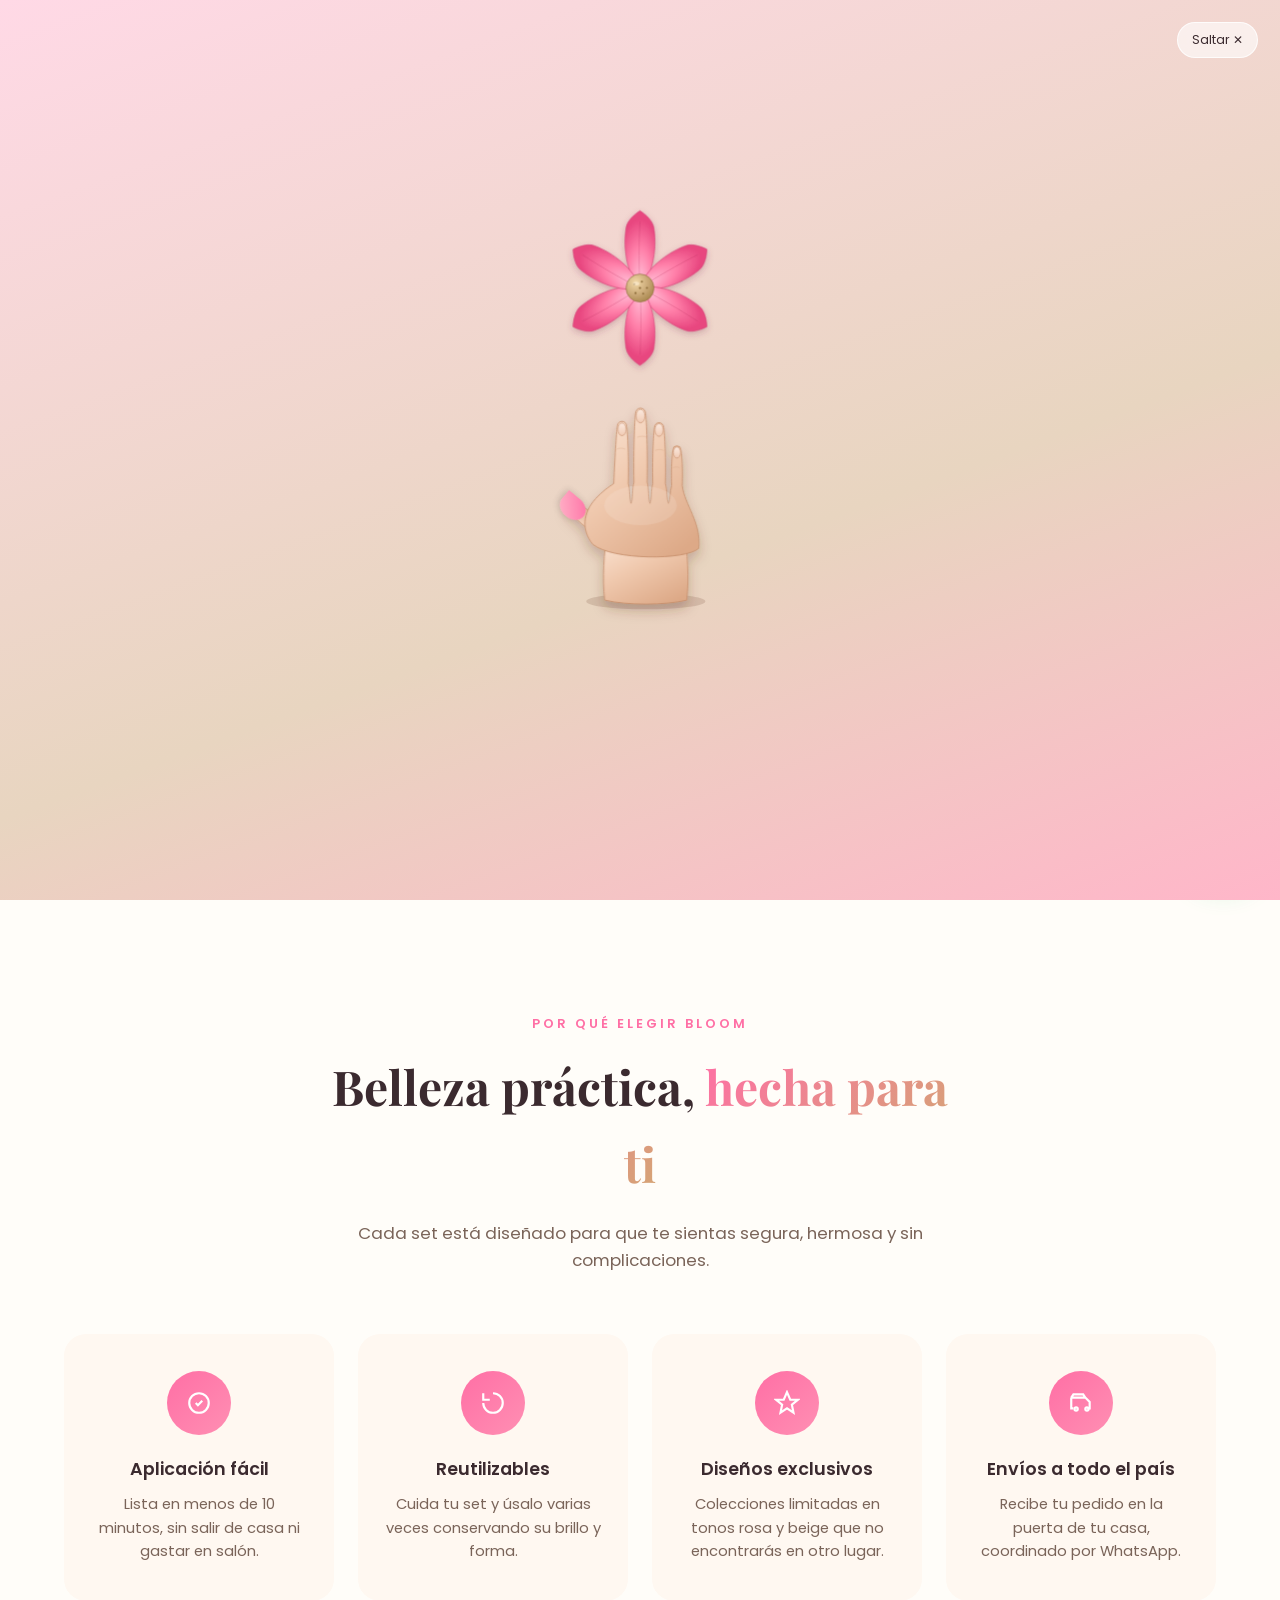
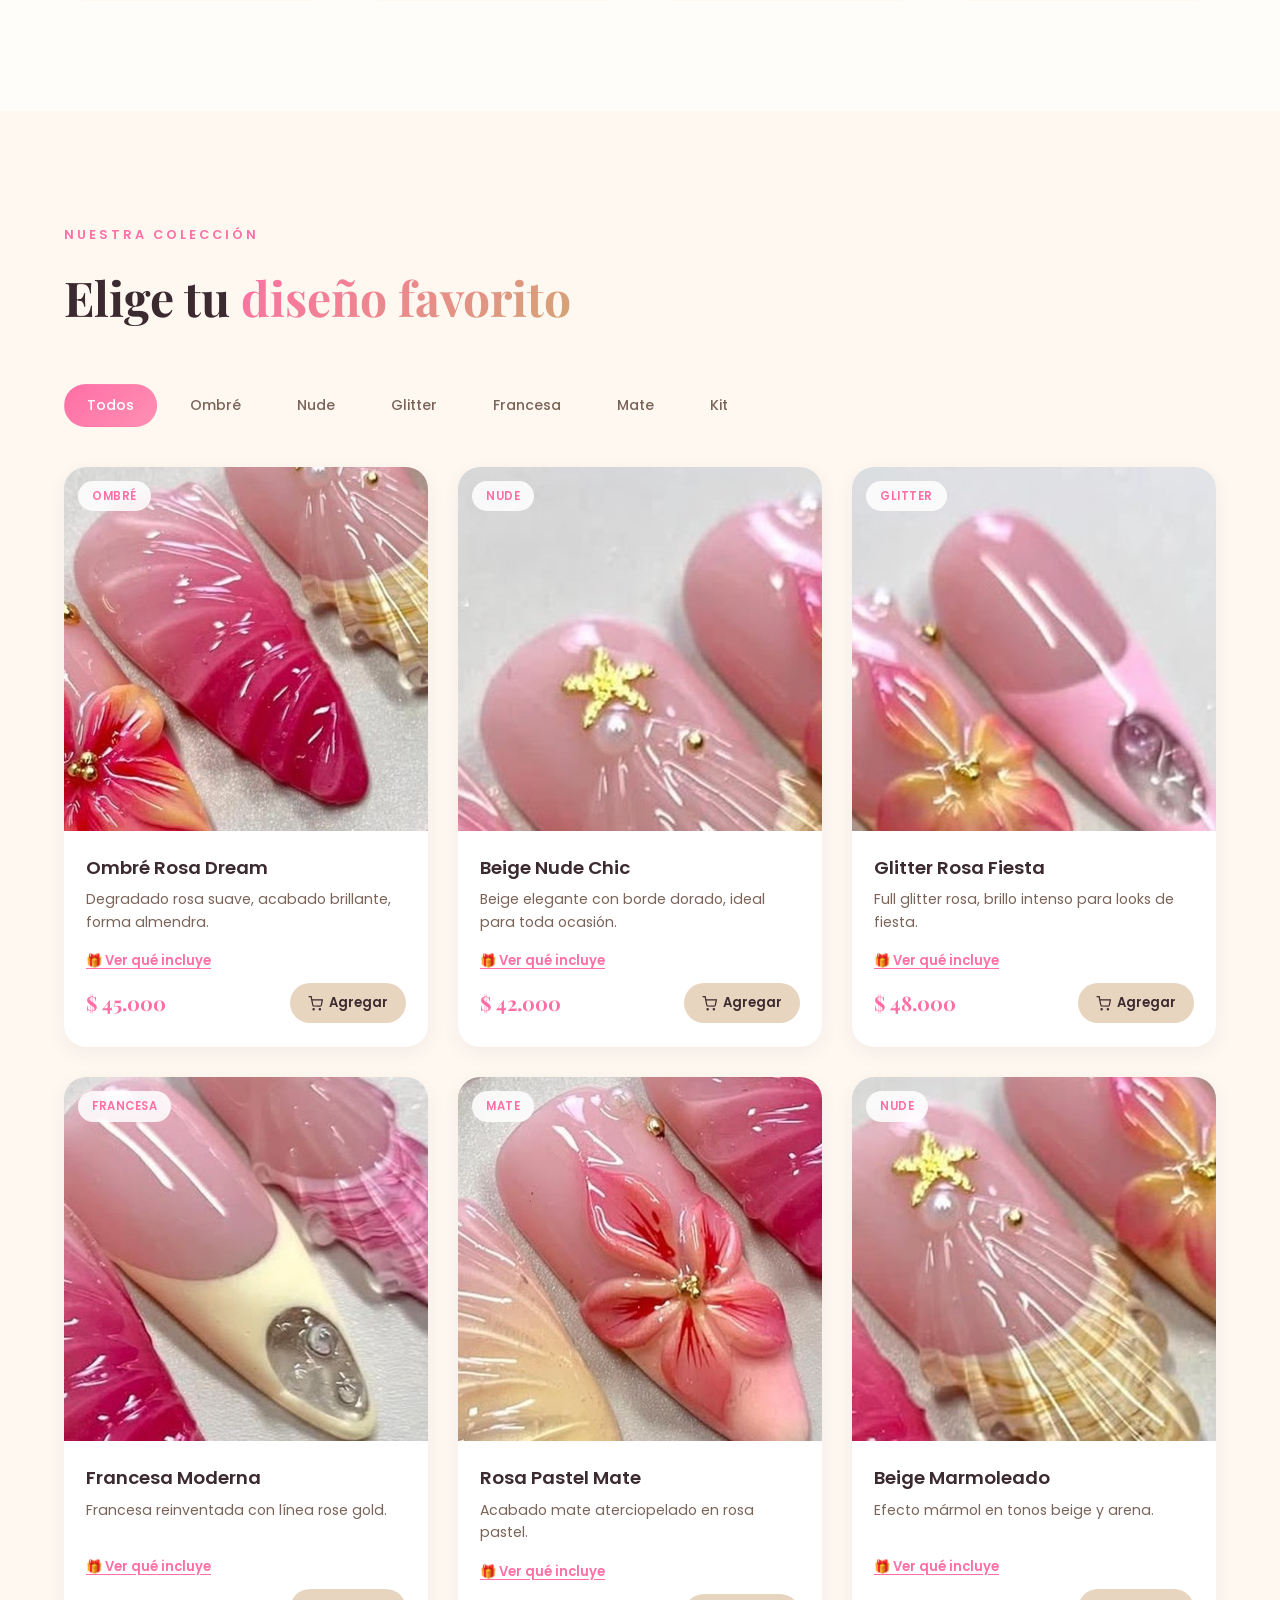
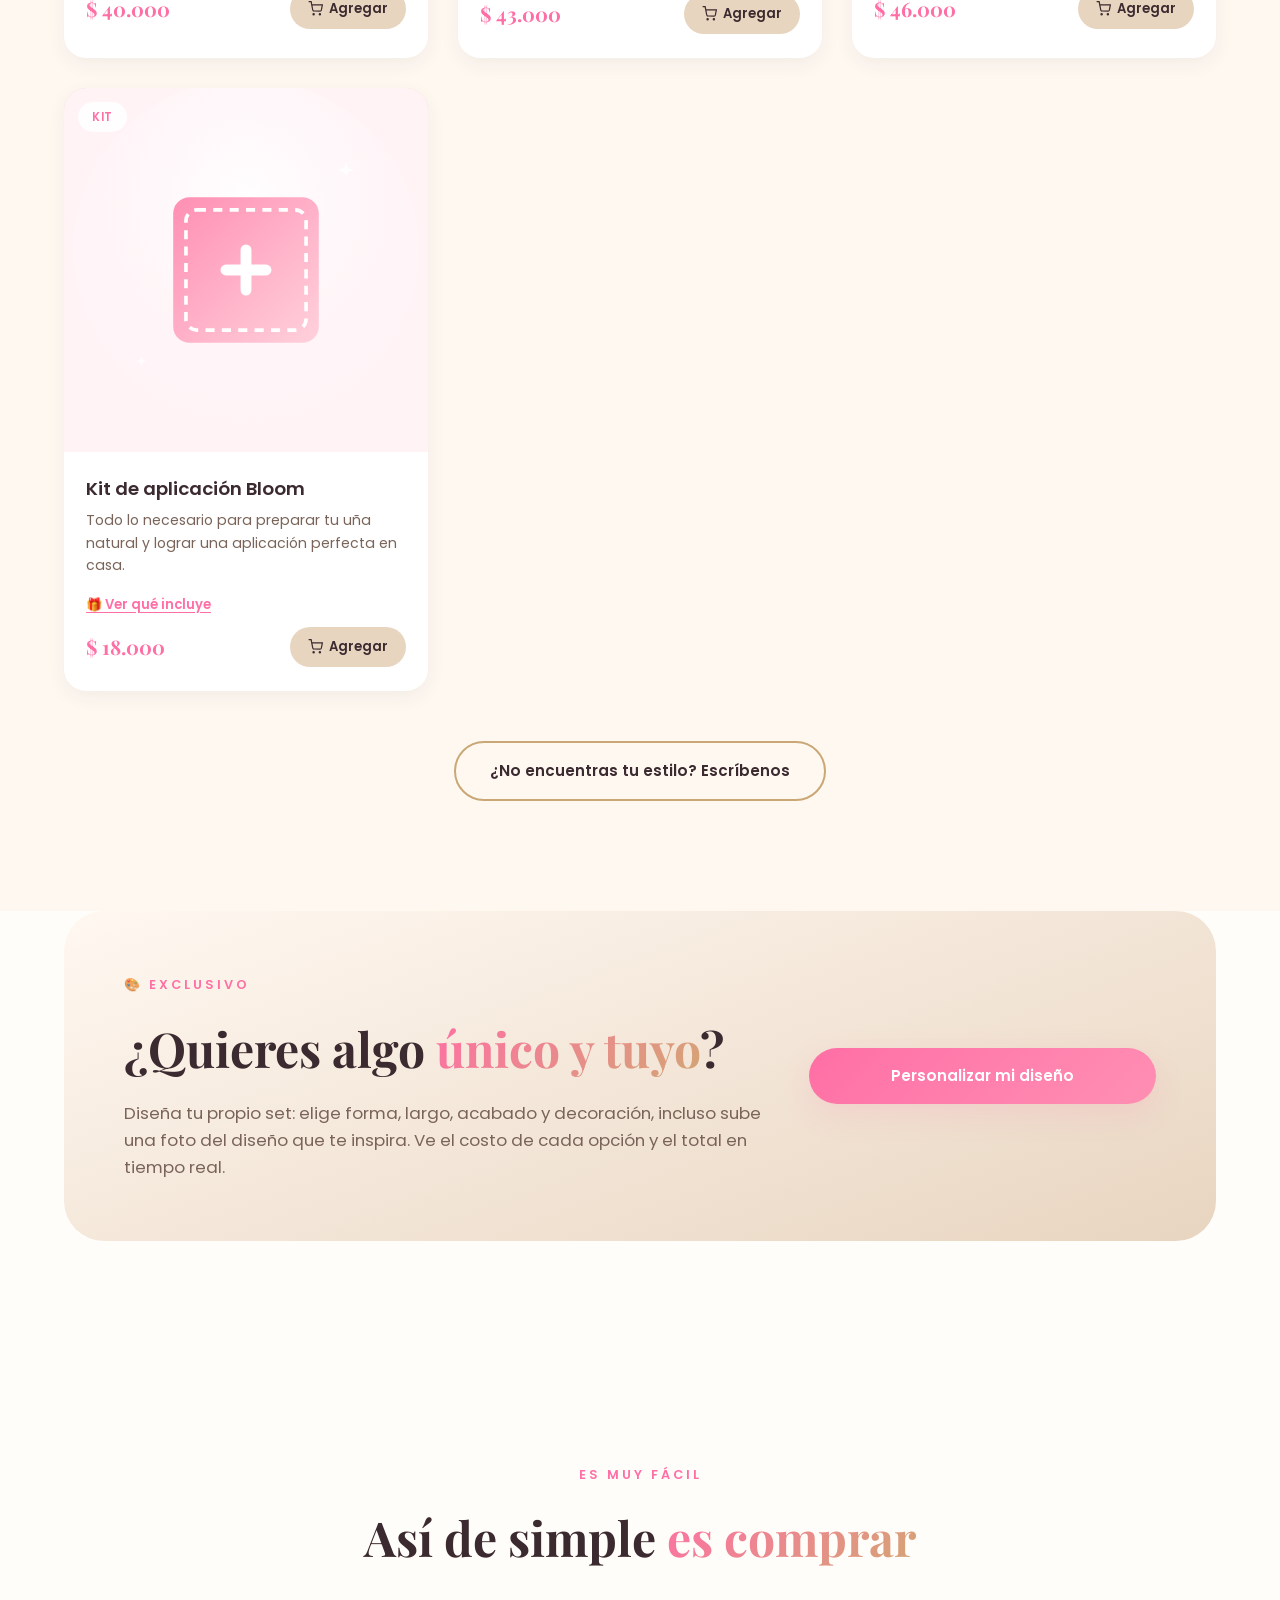
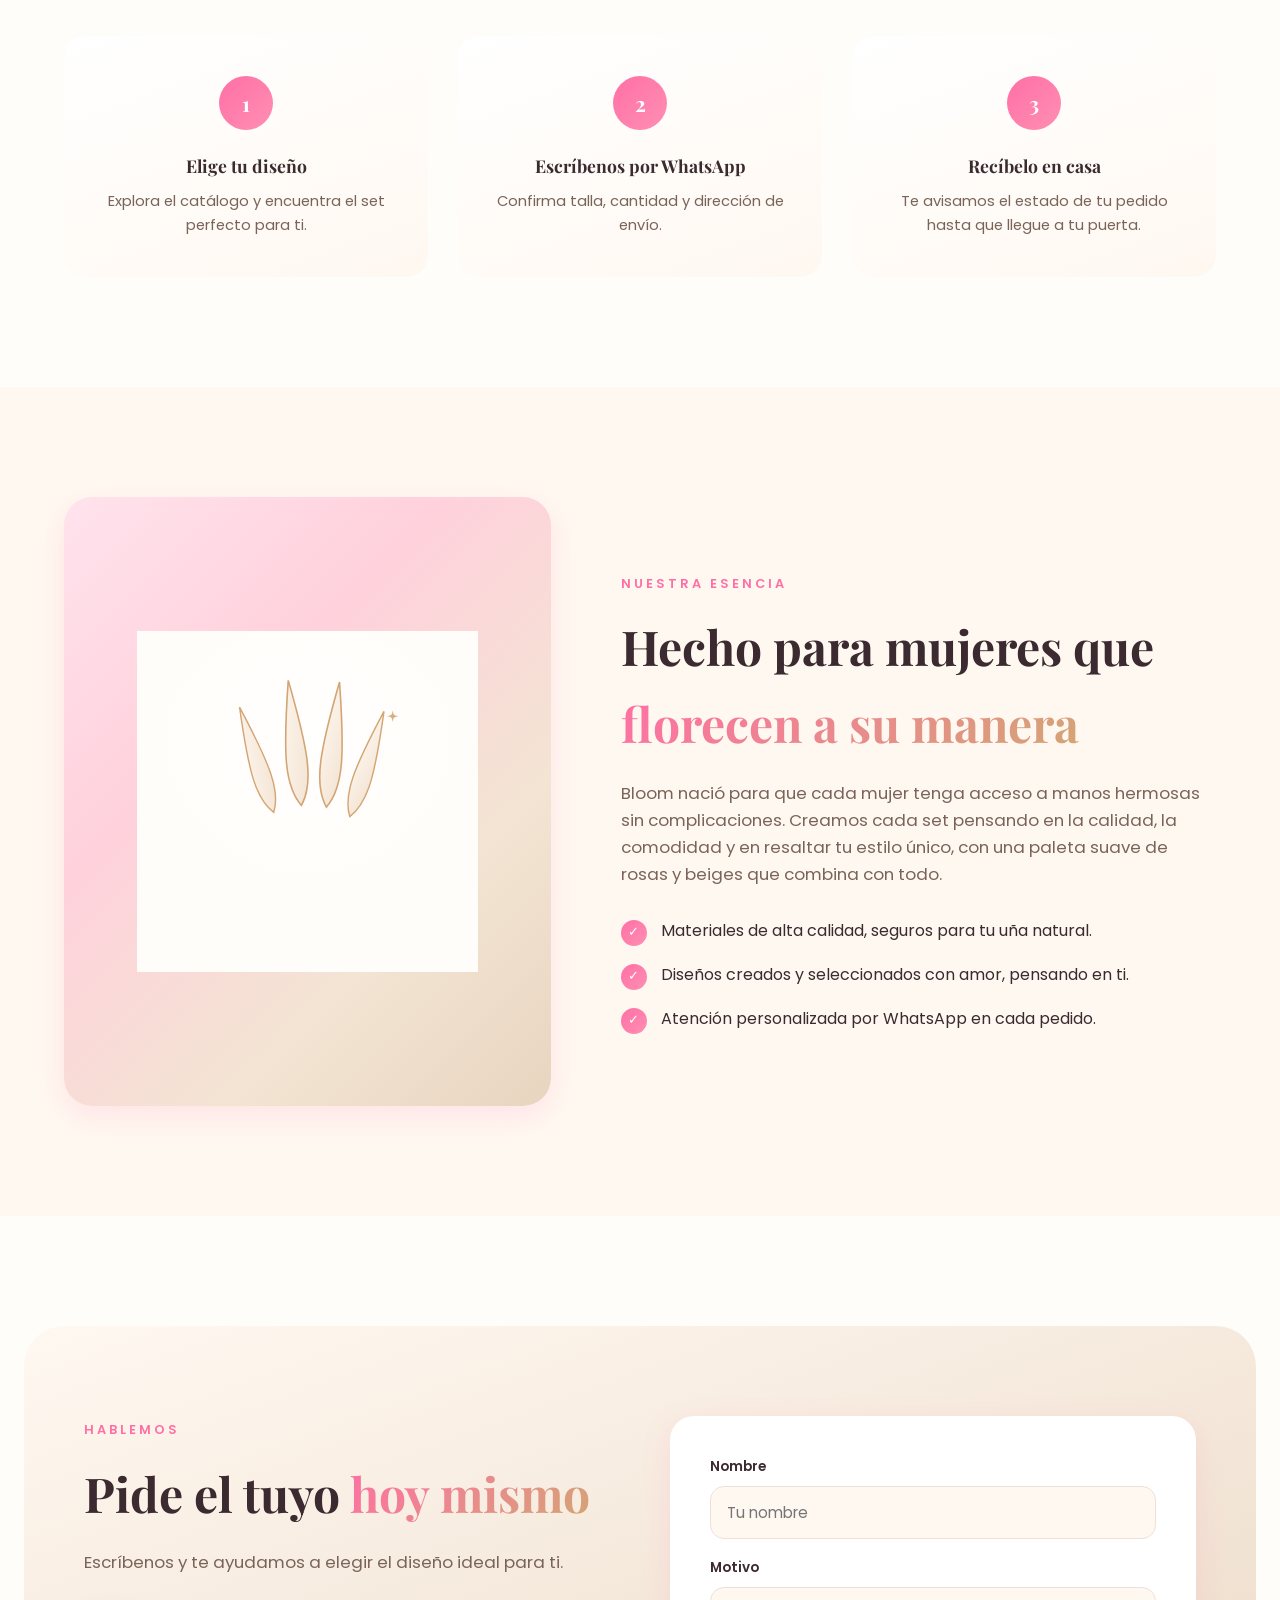
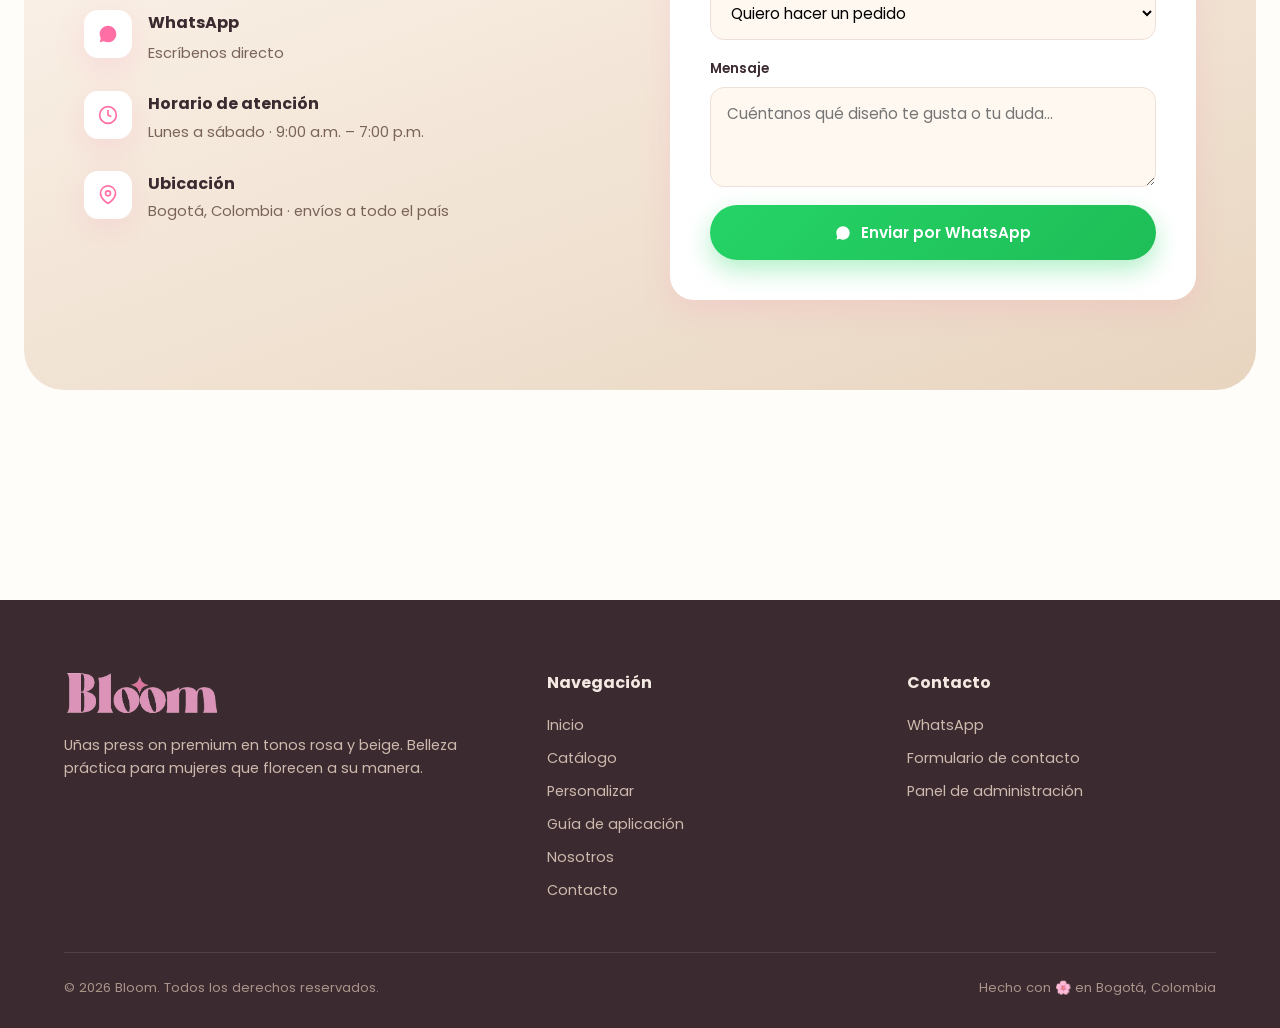
==== commit 76c9501a: "Mano de la animacion de entrada mas realista y anatomica" ====
--- a/index.html
+++ b/index.html
@@ -60,38 +60,118 @@
 
     <div class="intro-flor-caja" id="intro-flor-caja">
       <svg class="intro-flor" viewBox="0 0 300 300" width="100%" height="100%">
-        <g>
-          <path d="M150,150 C130,110 130,60 150,40 C170,60 170,110 150,150 Z" fill="#FF8FB3" transform="rotate(0 150 150)"/>
-          <path d="M150,150 C130,110 130,60 150,40 C170,60 170,110 150,150 Z" fill="#FF6FA5" transform="rotate(60 150 150)"/>
-          <path d="M150,150 C130,110 130,60 150,40 C170,60 170,110 150,150 Z" fill="#FF8FB3" transform="rotate(120 150 150)"/>
-          <path d="M150,150 C130,110 130,60 150,40 C170,60 170,110 150,150 Z" fill="#FF6FA5" transform="rotate(180 150 150)"/>
-          <path d="M150,150 C130,110 130,60 150,40 C170,60 170,110 150,150 Z" fill="#FF8FB3" transform="rotate(240 150 150)"/>
-          <path id="intro-petalo-origen" d="M150,150 C130,110 130,60 150,40 C170,60 170,110 150,150 Z" fill="#FF6FA5" transform="rotate(300 150 150)"/>
-          <circle cx="150" cy="150" r="20" fill="#C9A876"/>
-          <circle cx="150" cy="150" r="9" fill="#E8D5C0"/>
+        <defs>
+          <radialGradient id="intro-grad-petalo" cx="50%" cy="90%" r="80%">
+            <stop offset="0%" stop-color="#FFC2D9"/>
+            <stop offset="55%" stop-color="#FF7EA8"/>
+            <stop offset="100%" stop-color="#E8467F"/>
+          </radialGradient>
+          <radialGradient id="intro-grad-centro-flor" cx="35%" cy="30%" r="75%">
+            <stop offset="0%" stop-color="#F3D9A8"/>
+            <stop offset="60%" stop-color="#C9A876"/>
+            <stop offset="100%" stop-color="#A9884F"/>
+          </radialGradient>
+          <filter id="intro-sombra-flor" x="-40%" y="-40%" width="180%" height="180%">
+            <feDropShadow dx="0" dy="4" stdDeviation="5" flood-color="#7A3350" flood-opacity="0.28"/>
+          </filter>
+        </defs>
+        <g filter="url(#intro-sombra-flor)">
+          <g>
+            <path class="intro-petalo" d="M150,152 C133,132 122,95 128,55 C130,40 150,28 150,28 C150,28 170,40 172,55 C178,95 167,132 150,152 Z" fill="url(#intro-grad-petalo)" stroke="#D6467A" stroke-width="1" transform="rotate(0 150 150)"/>
+            <path class="intro-petalo" d="M150,152 C133,132 122,95 128,55 C130,40 150,28 150,28 C150,28 170,40 172,55 C178,95 167,132 150,152 Z" fill="url(#intro-grad-petalo)" stroke="#D6467A" stroke-width="1" transform="rotate(60 150 150)"/>
+            <path class="intro-petalo" d="M150,152 C133,132 122,95 128,55 C130,40 150,28 150,28 C150,28 170,40 172,55 C178,95 167,132 150,152 Z" fill="url(#intro-grad-petalo)" stroke="#D6467A" stroke-width="1" transform="rotate(120 150 150)"/>
+            <path class="intro-petalo" d="M150,152 C133,132 122,95 128,55 C130,40 150,28 150,28 C150,28 170,40 172,55 C178,95 167,132 150,152 Z" fill="url(#intro-grad-petalo)" stroke="#D6467A" stroke-width="1" transform="rotate(180 150 150)"/>
+            <path class="intro-petalo" d="M150,152 C133,132 122,95 128,55 C130,40 150,28 150,28 C150,28 170,40 172,55 C178,95 167,132 150,152 Z" fill="url(#intro-grad-petalo)" stroke="#D6467A" stroke-width="1" transform="rotate(240 150 150)"/>
+            <path id="intro-petalo-origen" class="intro-petalo" d="M150,152 C133,132 122,95 128,55 C130,40 150,28 150,28 C150,28 170,40 172,55 C178,95 167,132 150,152 Z" fill="url(#intro-grad-petalo)" stroke="#D6467A" stroke-width="1" transform="rotate(300 150 150)"/>
+          </g>
+          <g stroke="#B8305F" stroke-width="1" opacity="0.35" fill="none">
+            <path d="M150,148 C148,120 148,80 150,45" transform="rotate(0 150 150)"/>
+            <path d="M150,148 C148,120 148,80 150,45" transform="rotate(60 150 150)"/>
+            <path d="M150,148 C148,120 148,80 150,45" transform="rotate(120 150 150)"/>
+            <path d="M150,148 C148,120 148,80 150,45" transform="rotate(180 150 150)"/>
+            <path d="M150,148 C148,120 148,80 150,45" transform="rotate(240 150 150)"/>
+            <path d="M150,148 C148,120 148,80 150,45" transform="rotate(300 150 150)"/>
+          </g>
+          <circle cx="150" cy="150" r="22" fill="url(#intro-grad-centro-flor)" stroke="#8C6C3A" stroke-width="1"/>
+          <g fill="#8C6C3A">
+            <circle cx="141" cy="144" r="1.6"/><circle cx="153" cy="140" r="1.6"/><circle cx="161" cy="150" r="1.6"/>
+            <circle cx="155" cy="159" r="1.6"/><circle cx="143" cy="158" r="1.6"/><circle cx="150" cy="150" r="1.8"/>
+          </g>
+          <ellipse cx="144" cy="143" rx="5" ry="3" fill="#FFF3DC" opacity="0.55"/>
         </g>
       </svg>
     </div>
 
     <div class="intro-mano-caja" id="intro-mano-caja">
-      <svg class="intro-mano" viewBox="0 0 300 260" width="100%" height="100%">
+      <svg class="intro-mano" viewBox="0 0 300 340" width="100%" height="100%">
         <defs>
+          <linearGradient id="intro-grad-piel" x1="0.2" y1="0" x2="0.8" y2="1">
+            <stop offset="0%" stop-color="#FBE3D2"/>
+            <stop offset="45%" stop-color="#F0C9AE"/>
+            <stop offset="100%" stop-color="#DDA987"/>
+          </linearGradient>
+          <linearGradient id="intro-grad-piel-sombra" x1="0" y1="0" x2="0" y2="1">
+            <stop offset="0%" stop-color="#000000" stop-opacity="0"/>
+            <stop offset="100%" stop-color="#7A4A32" stop-opacity="0.28"/>
+          </linearGradient>
+          <linearGradient id="intro-grad-una-base" x1="0" y1="0" x2="0" y2="1">
+            <stop offset="0%" stop-color="#FCEAE0"/>
+            <stop offset="100%" stop-color="#F1CBB4"/>
+          </linearGradient>
           <linearGradient id="intro-grad-una" x1="0" y1="0" x2="0" y2="1">
-            <stop offset="0%" stop-color="#FF6FA5"/>
+            <stop offset="0%" stop-color="#FF9EC3"/>
+            <stop offset="55%" stop-color="#FF6FA5"/>
             <stop offset="100%" stop-color="#C9A876"/>
           </linearGradient>
+          <filter id="intro-sombra-mano" x="-30%" y="-30%" width="160%" height="160%">
+            <feDropShadow dx="0" dy="10" stdDeviation="9" flood-color="#5C3324" flood-opacity="0.25"/>
+          </filter>
         </defs>
-        <path d="M93,150 C88,182 90,222 104,246 C128,259 192,259 216,246 C230,222 232,182 227,150 C205,132 115,132 93,150 Z" fill="#EFD3C0" stroke="#C9A876" stroke-width="2"/>
-        <rect x="85" y="150" width="22" height="75" rx="11" fill="#EFD3C0" stroke="#C9A876" stroke-width="2" transform="rotate(-50 96 225)"/>
-        <ellipse id="intro-una-1" class="intro-una" cx="96" cy="161" rx="7" ry="9" transform="rotate(-50 96 225)"/>
-        <rect x="116" y="48" width="18" height="102" rx="9" fill="#EFD3C0" stroke="#C9A876" stroke-width="2"/>
-        <ellipse id="intro-una-2" class="intro-una" cx="125" cy="58" rx="7" ry="9"/>
-        <rect x="146" y="32" width="18" height="118" rx="9" fill="#EFD3C0" stroke="#C9A876" stroke-width="2"/>
-        <ellipse id="intro-una-3" class="intro-una" cx="155" cy="42" rx="7" ry="9"/>
-        <rect x="176" y="44" width="18" height="106" rx="9" fill="#EFD3C0" stroke="#C9A876" stroke-width="2"/>
-        <ellipse id="intro-una-4" class="intro-una" cx="185" cy="54" rx="7" ry="9"/>
-        <rect x="203" y="70" width="16" height="80" rx="8" fill="#EFD3C0" stroke="#C9A876" stroke-width="2"/>
-        <ellipse id="intro-una-5" class="intro-una" cx="211" cy="79" rx="6.5" ry="8"/>
+
+        <ellipse cx="158" cy="330" rx="90" ry="12" fill="#5C3324" opacity="0.16"/>
+
+        <g filter="url(#intro-sombra-mano)">
+          <!-- muñeca (detrás) -->
+          <path d="M100,225 C95,255 92,295 96,328 C130,336 186,336 220,328 C224,295 221,255 216,225 C205,238 111,238 100,225 Z" fill="url(#intro-grad-piel)" stroke="#C68F6C" stroke-width="1.3"/>
+          <path d="M100,225 C108,232 205,232 216,225 C216,232 216,238 216,238 C205,246 111,246 100,238 Z" fill="url(#intro-grad-piel-sombra)" opacity="0.5"/>
+
+          <!-- pulgar (detrás de la palma, base fundida bajo el bulto tenar) -->
+          <g transform="rotate(-52 92 222)">
+            <path d="M80,222 C79,192 82,172 83,163 A8.5,8.5 0 1 1 100,163 C101,172 104,192 103,222 Z" fill="url(#intro-grad-piel)" stroke="#C68F6C" stroke-width="1.1"/>
+            <path d="M84,185 C88,183 94,183 98,185" stroke="#C68F6C" stroke-width="0.7" fill="none" opacity="0.4"/>
+            <ellipse id="intro-una-1" class="intro-una" cx="91.5" cy="167" rx="6.6" ry="10" fill="url(#intro-grad-una-base)" stroke="#C68F6C" stroke-width="0.9"/>
+          </g>
+
+          <!-- palma + dedos: silueta continua con separaciones naturales -->
+          <path d="M78,244 C60,222 63,196 82,175 C92,164 102,157 109.5,152
+                   C111.5,106.25 114,69 115,65 A7,7 0 1 1 129,65
+                   C130,69 132.5,105 131.5,152
+                   C134.5,162 132.75,176 135.75,182 C138.75,176 137,160 140,150
+                   C139,95.25 141.5,49.5 142.5,45.5 A7.5,7.5 0 1 1 157.5,45.5
+                   C158.5,49.5 161,94 160,150
+                   C163,160 161.25,176 164.25,182 C167.25,176 165.5,162 168.5,152
+                   C167.5,107.25 170,71 171,67 A7,7 0 1 1 185,67
+                   C186,71 188.5,106 187.5,152
+                   C190.5,162 189.25,176 192.25,182 C195.25,176 194,165 197,155
+                   C196,126 198,105 199,101 A6,6 0 1 1 211,101
+                   C212,105 214,125 213,155
+                   C217,185 242,210 238,250 C218,268 108,268 78,244 Z"
+                fill="url(#intro-grad-piel)" stroke="#C68F6C" stroke-width="1.3"/>
+
+          <!-- pliegues de nudillo -->
+          <path d="M114,100 C118,98 123,98 127,100" stroke="#C68F6C" stroke-width="0.8" fill="none" opacity="0.45"/>
+          <path d="M145,82 C150,80 155,80 160,82" stroke="#C68F6C" stroke-width="0.8" fill="none" opacity="0.45"/>
+          <path d="M172,102 C176,100 181,100 185,102" stroke="#C68F6C" stroke-width="0.8" fill="none" opacity="0.45"/>
+          <path d="M199,128 C202,126.5 206,126.5 209,128" stroke="#C68F6C" stroke-width="0.7" fill="none" opacity="0.4"/>
+
+          <!-- uñas -->
+          <ellipse id="intro-una-2" class="intro-una" cx="122" cy="70" rx="6.2" ry="9.6" fill="url(#intro-grad-una-base)" stroke="#C68F6C" stroke-width="0.9"/>
+          <ellipse id="intro-una-3" class="intro-una" cx="150" cy="50" rx="6.6" ry="10.2" fill="url(#intro-grad-una-base)" stroke="#C68F6C" stroke-width="0.9"/>
+          <ellipse id="intro-una-4" class="intro-una" cx="178" cy="71" rx="6.2" ry="9.6" fill="url(#intro-grad-una-base)" stroke="#C68F6C" stroke-width="0.9"/>
+          <ellipse id="intro-una-5" class="intro-una" cx="205" cy="105" rx="5.4" ry="8.4" fill="url(#intro-grad-una-base)" stroke="#C68F6C" stroke-width="0.9"/>
+
+          <ellipse cx="150" cy="185" rx="55" ry="30" fill="#FFFFFF" opacity="0.13"/>
+        </g>
       </svg>
     </div>
 
--- a/css/style.css
+++ b/css/style.css
@@ -1624,6 +1624,7 @@
 .intro-flor {
   width: 100%;
   height: 100%;
+  overflow: visible;
   animation: bloom-girar 1.5s ease-in-out 1;
   transform-origin: 50% 50%;
 }
@@ -1634,17 +1635,17 @@
 }
 
 .intro-mano-caja {
-  width: 210px;
-  height: 182px;
-  margin-top: 4px;
+  width: 199px;
+  height: 225px;
+  margin-top: 0;
   opacity: 0;
   transform: translateY(24px);
   transition: opacity 0.7s ease, transform 0.7s ease;
 }
 .intro-mano-caja.mano-visible { opacity: 1; transform: translateY(0); }
-.intro-mano { width: 100%; height: 100%; }
-
-.intro-una { fill: #F6E4D6; stroke: #C9A876; stroke-width: 1.2; transition: fill 0.35s ease; }
+.intro-mano { width: 100%; height: 100%; overflow: visible; }
+
+.intro-una { transition: fill 0.35s ease; }
 .intro-una.una-pintada { fill: url(#intro-grad-una); }
 
 .intro-petalo-libre {
@@ -1685,6 +1686,6 @@
 
 @media (max-width: 520px) {
   .intro-flor-caja { width: 150px; height: 150px; }
-  .intro-mano-caja { width: 170px; height: 148px; }
+  .intro-mano-caja { width: 159px; height: 180px; }
   .intro-marca .intro-logo-texto { font-size: 1.7rem; }
 }
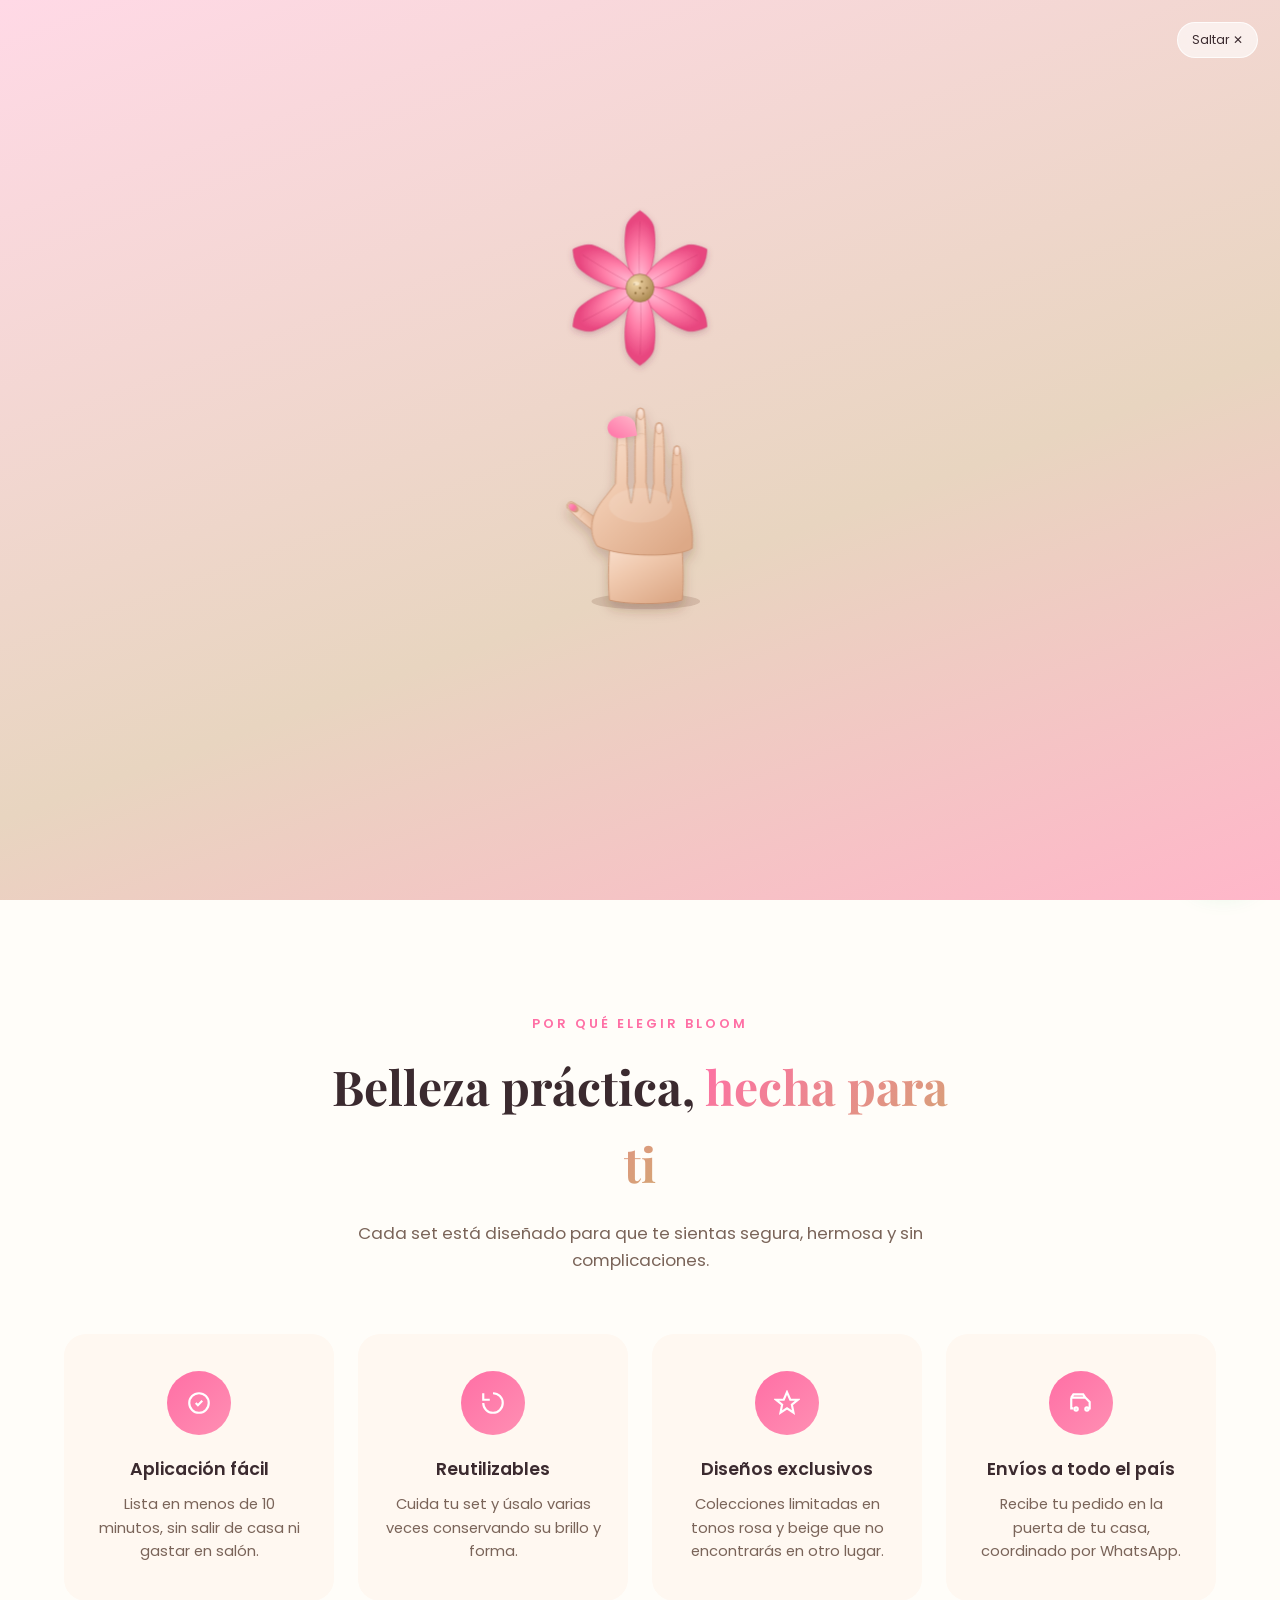
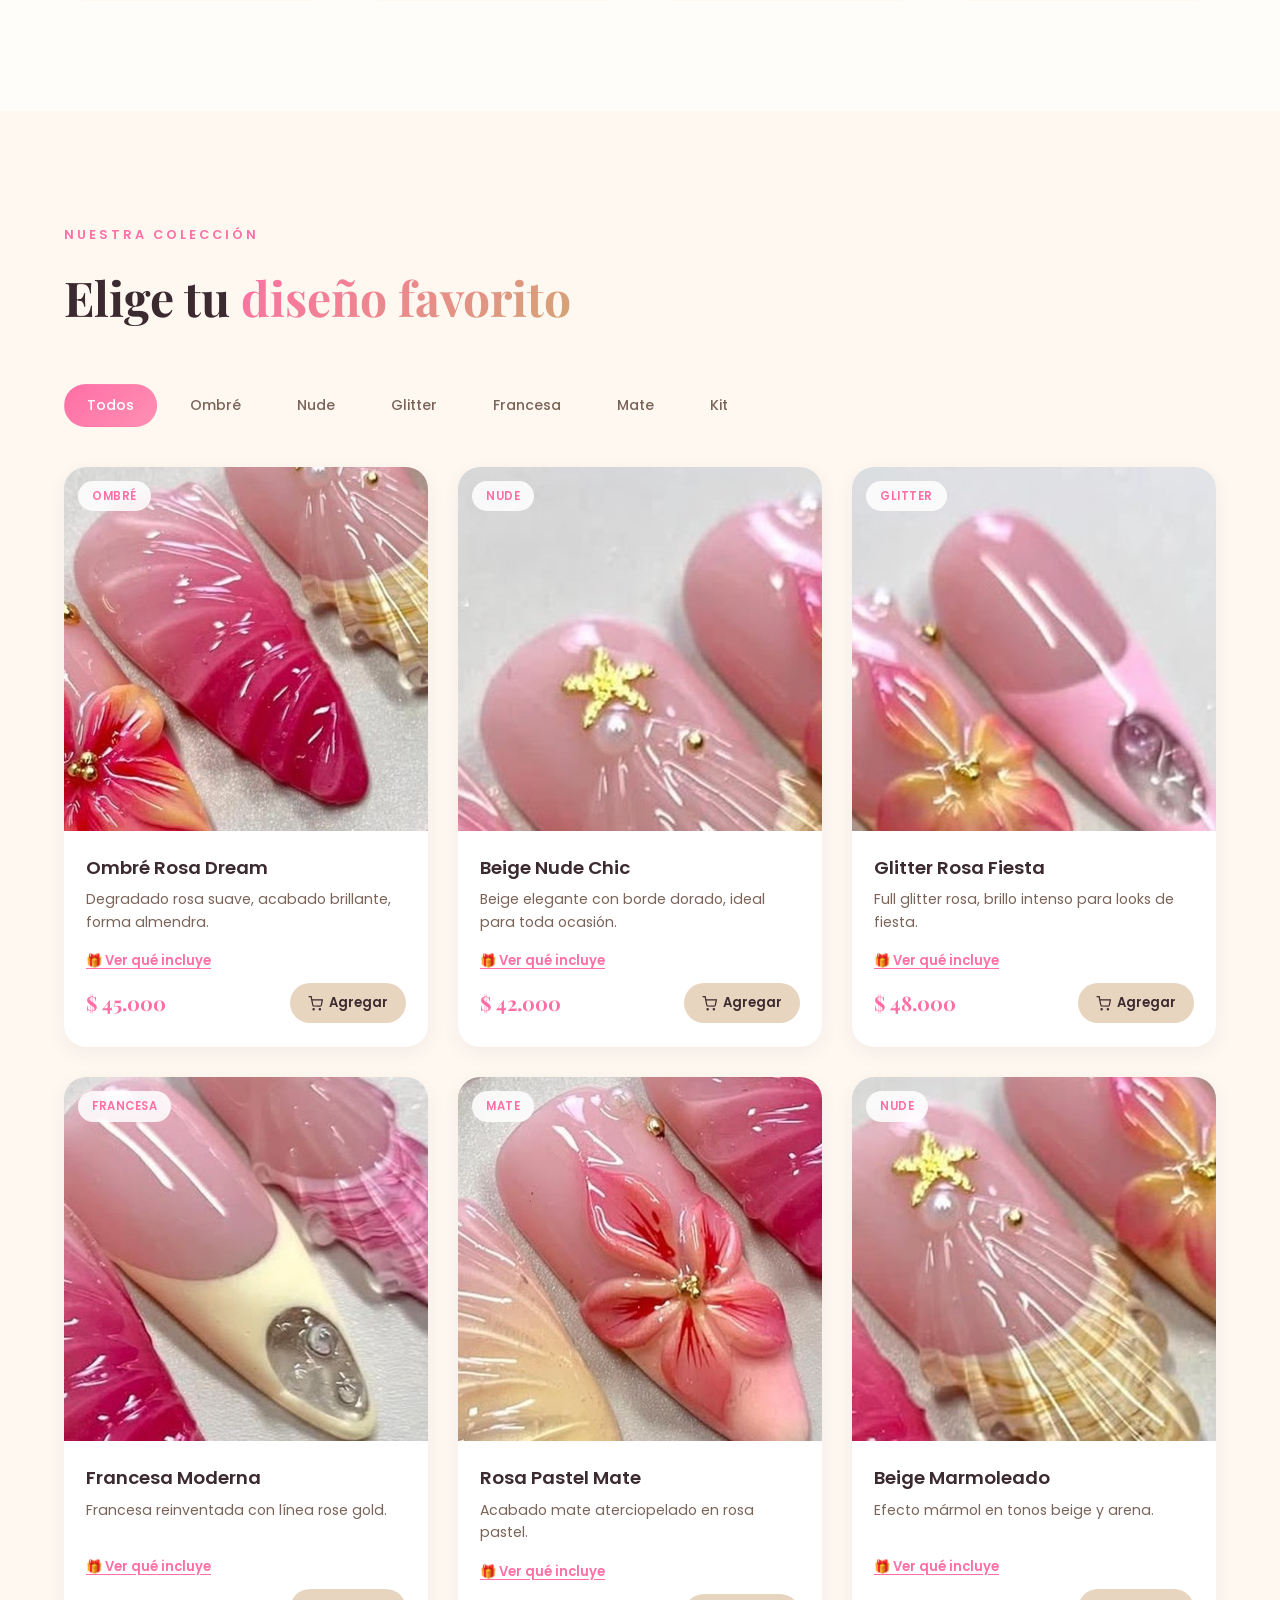
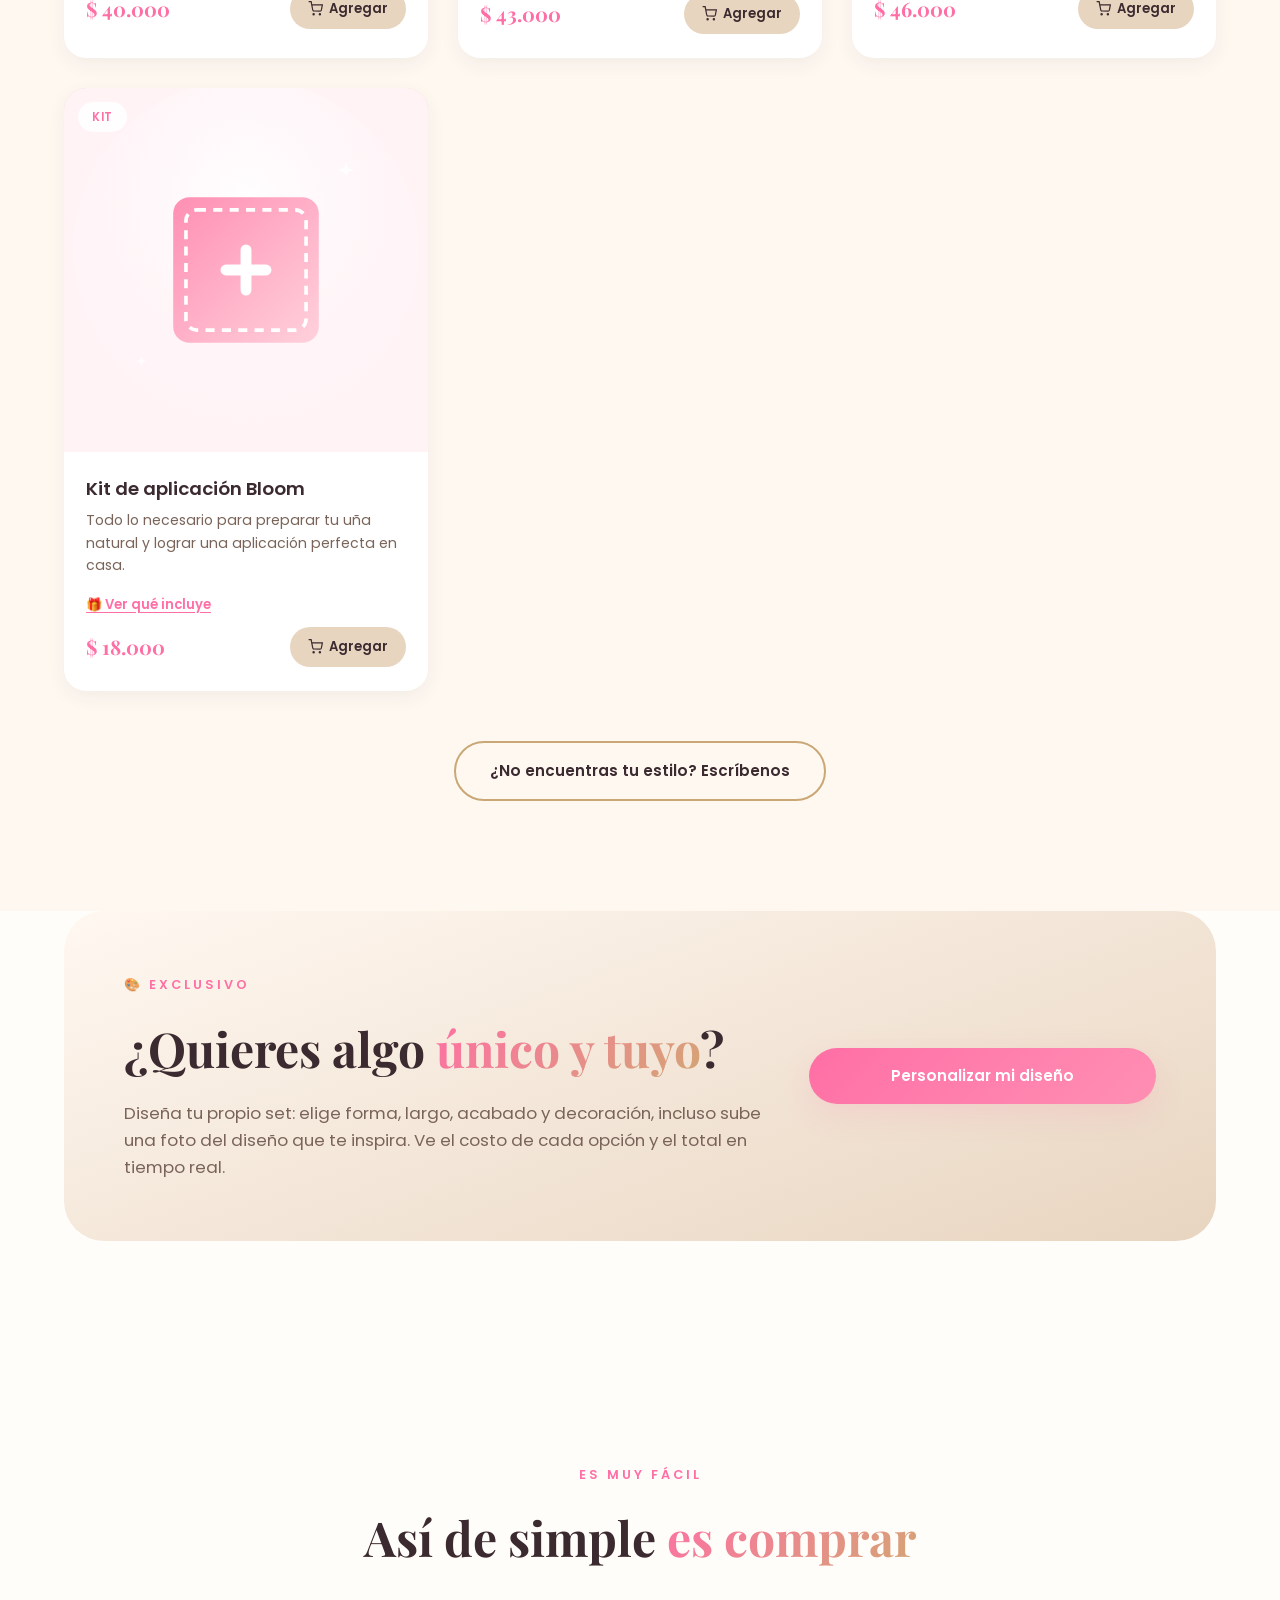
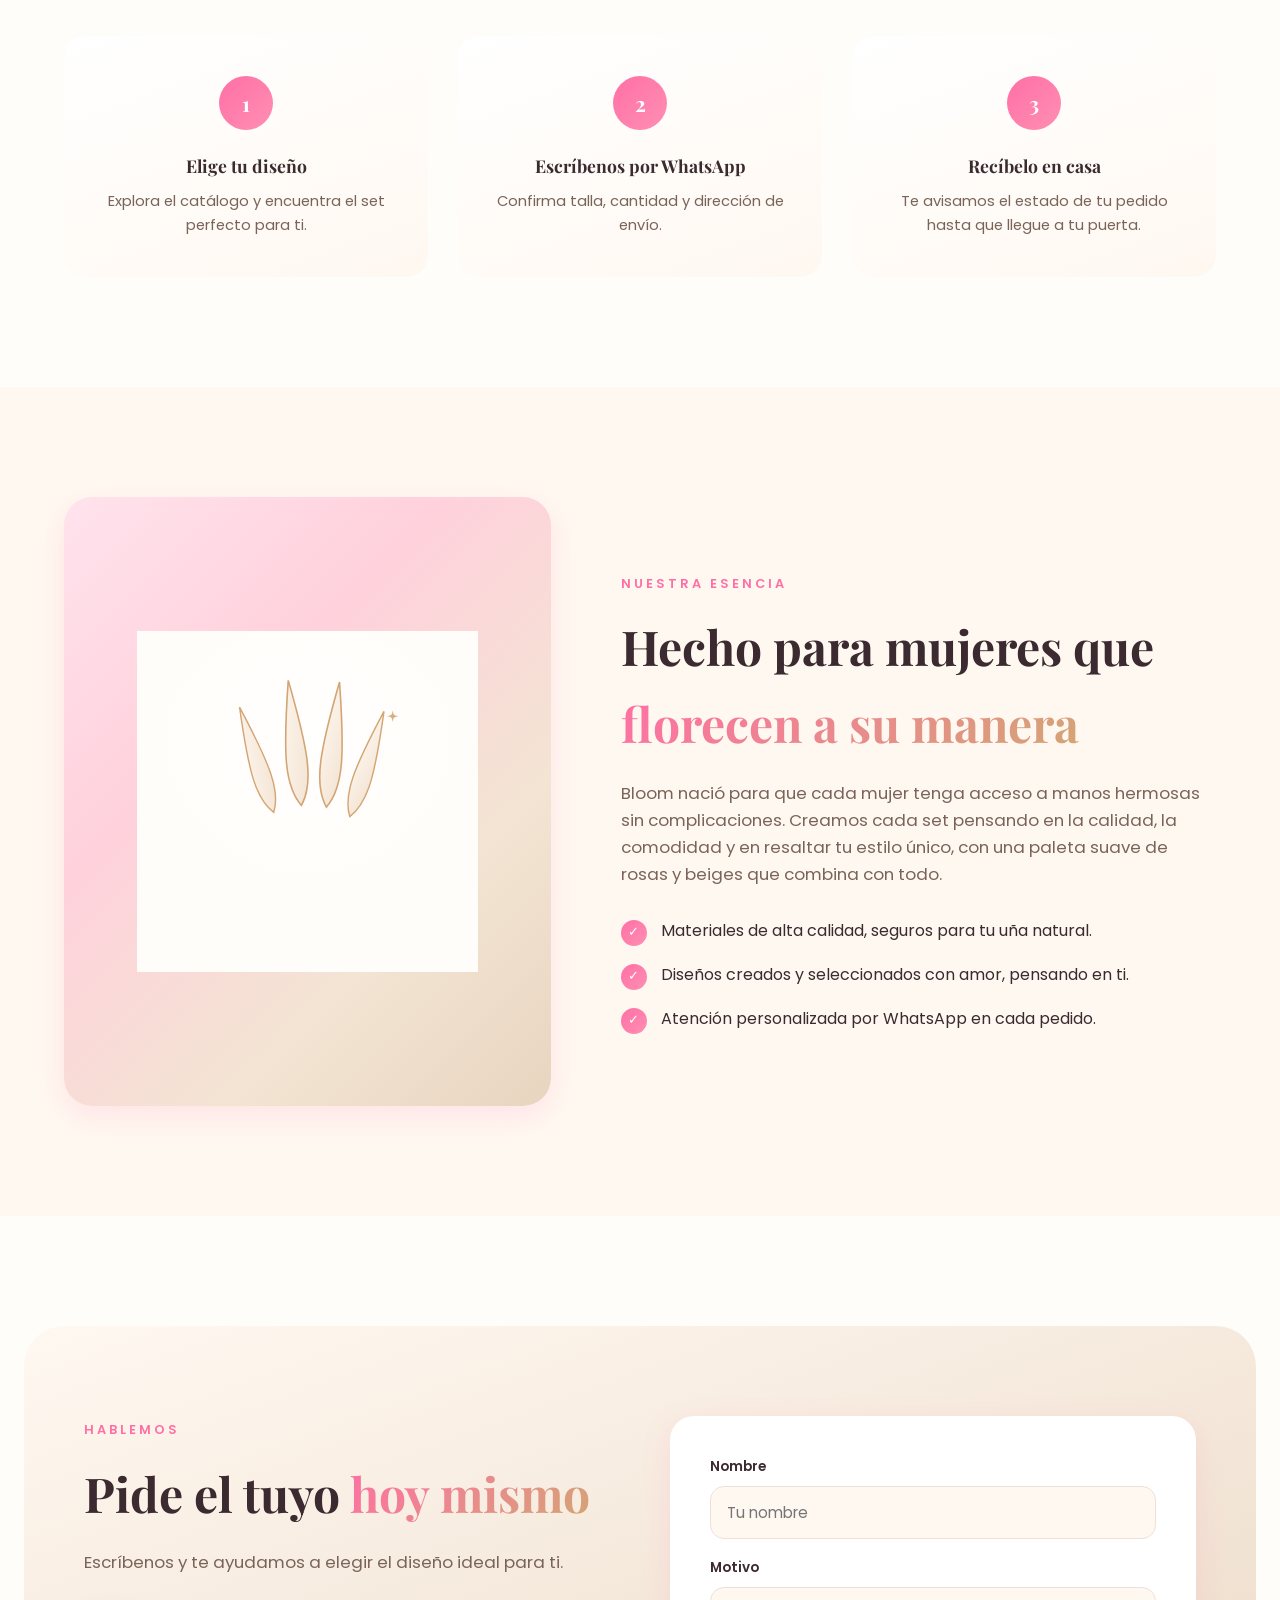
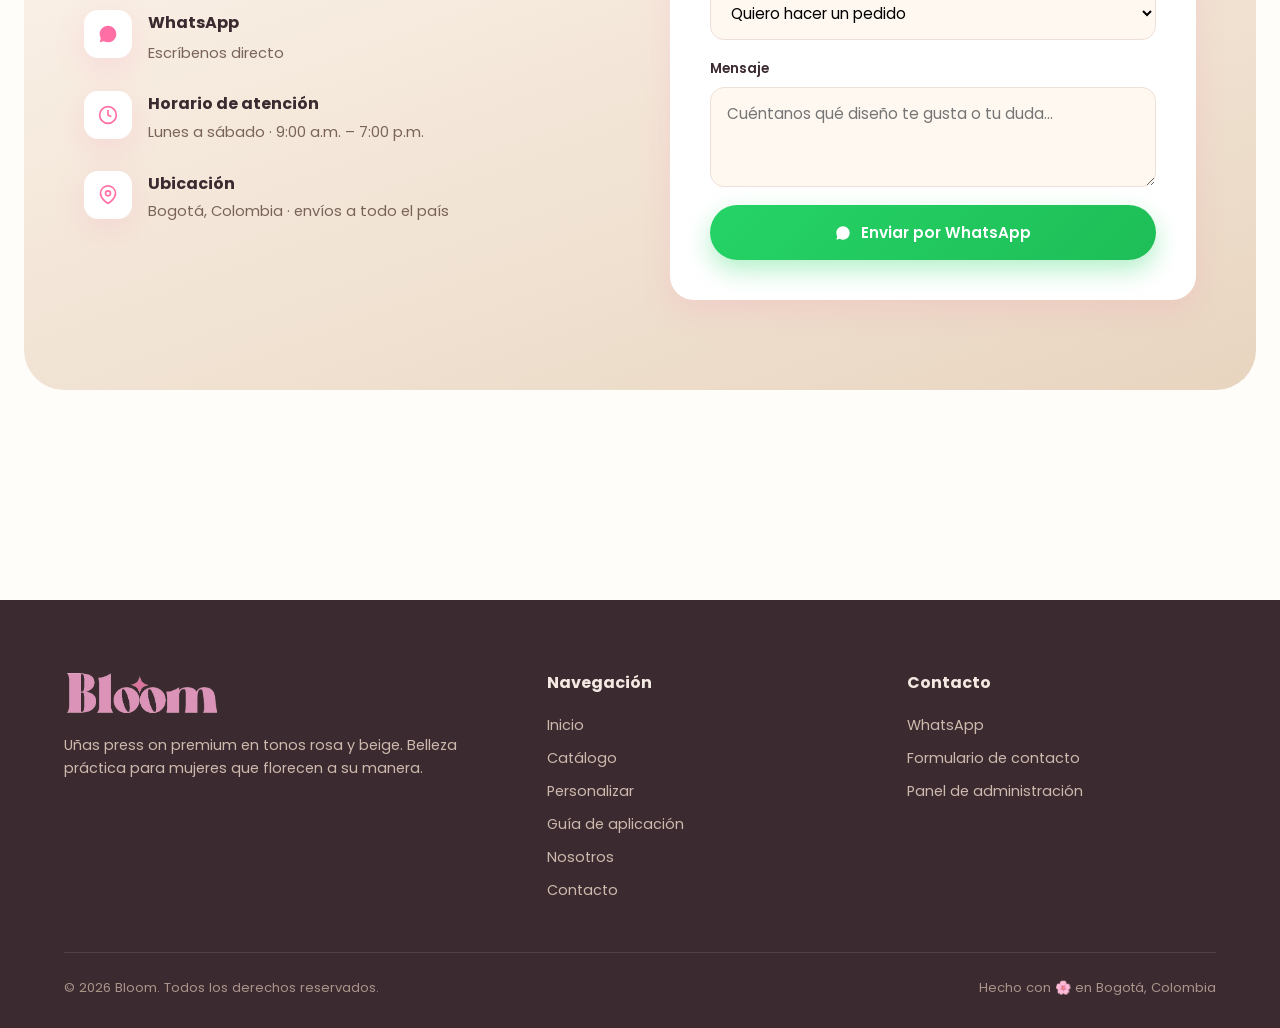
==== commit f62e9114: "Adelgazar la mano de la animacion de entrada" ====
--- a/index.html
+++ b/index.html
@@ -128,49 +128,49 @@
           </filter>
         </defs>
 
-        <ellipse cx="158" cy="330" rx="90" ry="12" fill="#5C3324" opacity="0.16"/>
+        <ellipse cx="158" cy="330" rx="82" ry="12" fill="#5C3324" opacity="0.16"/>
 
         <g filter="url(#intro-sombra-mano)">
-          <!-- muñeca (detrás) -->
-          <path d="M100,225 C95,255 92,295 96,328 C130,336 186,336 220,328 C224,295 221,255 216,225 C205,238 111,238 100,225 Z" fill="url(#intro-grad-piel)" stroke="#C68F6C" stroke-width="1.3"/>
-          <path d="M100,225 C108,232 205,232 216,225 C216,232 216,238 216,238 C205,246 111,246 100,238 Z" fill="url(#intro-grad-piel-sombra)" opacity="0.5"/>
-
-          <!-- pulgar (detrás de la palma, base fundida bajo el bulto tenar) -->
+          <!-- muñeca (detrás), mas angosta -->
+          <path d="M106,225 C102,255 100,295 103,328 C130,335 186,335 213,328 C216,295 214,255 210,225 C200,236 116,236 106,225 Z" fill="url(#intro-grad-piel)" stroke="#C68F6C" stroke-width="1.3"/>
+          <path d="M106,225 C114,231 202,231 210,225 C210,231 210,236 210,236 C200,243 116,243 106,236 Z" fill="url(#intro-grad-piel-sombra)" opacity="0.5"/>
+
+          <!-- pulgar, mas delgado (detrás de la palma, base fundida bajo el bulto tenar) -->
           <g transform="rotate(-52 92 222)">
-            <path d="M80,222 C79,192 82,172 83,163 A8.5,8.5 0 1 1 100,163 C101,172 104,192 103,222 Z" fill="url(#intro-grad-piel)" stroke="#C68F6C" stroke-width="1.1"/>
-            <path d="M84,185 C88,183 94,183 98,185" stroke="#C68F6C" stroke-width="0.7" fill="none" opacity="0.4"/>
-            <ellipse id="intro-una-1" class="intro-una" cx="91.5" cy="167" rx="6.6" ry="10" fill="url(#intro-grad-una-base)" stroke="#C68F6C" stroke-width="0.9"/>
+            <path d="M82.9,222 C82.1,192 84.4,172 85.1,163 A6.375,6.375 0 1 1 97.9,163 C98.6,172 100.9,192 100.1,222 Z" fill="url(#intro-grad-piel)" stroke="#C68F6C" stroke-width="1.1"/>
+            <path d="M86,185 C89,183 94,183 97,185" stroke="#C68F6C" stroke-width="0.7" fill="none" opacity="0.4"/>
+            <ellipse id="intro-una-1" class="intro-una" cx="91.5" cy="167" rx="5.2" ry="8.4" fill="url(#intro-grad-una-base)" stroke="#C68F6C" stroke-width="0.9"/>
           </g>
 
-          <!-- palma + dedos: silueta continua con separaciones naturales -->
-          <path d="M78,244 C60,222 63,196 82,175 C92,164 102,157 109.5,152
-                   C111.5,106.25 114,69 115,65 A7,7 0 1 1 129,65
-                   C130,69 132.5,105 131.5,152
-                   C134.5,162 132.75,176 135.75,182 C138.75,176 137,160 140,150
-                   C139,95.25 141.5,49.5 142.5,45.5 A7.5,7.5 0 1 1 157.5,45.5
-                   C158.5,49.5 161,94 160,150
-                   C163,160 161.25,176 164.25,182 C167.25,176 165.5,162 168.5,152
-                   C167.5,107.25 170,71 171,67 A7,7 0 1 1 185,67
-                   C186,71 188.5,106 187.5,152
-                   C190.5,162 189.25,176 192.25,182 C195.25,176 194,165 197,155
-                   C196,126 198,105 199,101 A6,6 0 1 1 211,101
-                   C212,105 214,125 213,155
-                   C217,185 242,210 238,250 C218,268 108,268 78,244 Z"
+          <!-- palma + dedos: silueta continua, delgada, con separaciones naturales -->
+          <path d="M84,246 C70,224 76,198 92,178 C100,168 108,158 112.2,152
+                   C113.2,106.3 115.8,67.2 116.8,63.2 A5.2,5.2 0 1 1 127.2,63.2
+                   C128.2,67.2 130.8,105 129.8,152
+                   C132.8,162 132.8,176 135.8,182 C138.8,176 138.8,160 141.8,150
+                   C140.8,95.35 143.5,47.5 144.5,43.5 A5.5,5.5 0 1 1 155.5,43.5
+                   C156.5,47.5 159.2,94 158.2,150
+                   C161.2,160 161.2,176 164.2,182 C167.2,176 167.2,162 170.2,152
+                   C169.2,107.3 171.8,69.2 172.8,65.2 A5.2,5.2 0 1 1 183.2,65.2
+                   C184.2,69.2 186.8,106 185.8,152
+                   C188.8,162 189.1,176 192.1,182 C195.1,176 195.4,165 198.4,155
+                   C197.4,126.05 199.5,103.5 200.5,99.5 A4.5,4.5 0 1 1 209.5,99.5
+                   C210.5,103.5 212.6,125 211.6,155
+                   C215.6,185 232,210 228,250 C208,264 116,264 84,246 Z"
                 fill="url(#intro-grad-piel)" stroke="#C68F6C" stroke-width="1.3"/>
 
           <!-- pliegues de nudillo -->
-          <path d="M114,100 C118,98 123,98 127,100" stroke="#C68F6C" stroke-width="0.8" fill="none" opacity="0.45"/>
-          <path d="M145,82 C150,80 155,80 160,82" stroke="#C68F6C" stroke-width="0.8" fill="none" opacity="0.45"/>
-          <path d="M172,102 C176,100 181,100 185,102" stroke="#C68F6C" stroke-width="0.8" fill="none" opacity="0.45"/>
-          <path d="M199,128 C202,126.5 206,126.5 209,128" stroke="#C68F6C" stroke-width="0.7" fill="none" opacity="0.4"/>
-
-          <!-- uñas -->
-          <ellipse id="intro-una-2" class="intro-una" cx="122" cy="70" rx="6.2" ry="9.6" fill="url(#intro-grad-una-base)" stroke="#C68F6C" stroke-width="0.9"/>
-          <ellipse id="intro-una-3" class="intro-una" cx="150" cy="50" rx="6.6" ry="10.2" fill="url(#intro-grad-una-base)" stroke="#C68F6C" stroke-width="0.9"/>
-          <ellipse id="intro-una-4" class="intro-una" cx="178" cy="71" rx="6.2" ry="9.6" fill="url(#intro-grad-una-base)" stroke="#C68F6C" stroke-width="0.9"/>
-          <ellipse id="intro-una-5" class="intro-una" cx="205" cy="105" rx="5.4" ry="8.4" fill="url(#intro-grad-una-base)" stroke="#C68F6C" stroke-width="0.9"/>
-
-          <ellipse cx="150" cy="185" rx="55" ry="30" fill="#FFFFFF" opacity="0.13"/>
+          <path d="M117,95 C120,93 124,93 127,95" stroke="#C68F6C" stroke-width="0.7" fill="none" opacity="0.45"/>
+          <path d="M145,78 C149,76 153,76 157,78" stroke="#C68F6C" stroke-width="0.7" fill="none" opacity="0.45"/>
+          <path d="M173,97 C176,95 180,95 183,97" stroke="#C68F6C" stroke-width="0.7" fill="none" opacity="0.45"/>
+          <path d="M198,124 C200,122.5 204,122.5 206,124" stroke="#C68F6C" stroke-width="0.6" fill="none" opacity="0.4"/>
+
+          <!-- uñas, mas pequeñas -->
+          <ellipse id="intro-una-2" class="intro-una" cx="122" cy="67" rx="5.0" ry="8.0" fill="url(#intro-grad-una-base)" stroke="#C68F6C" stroke-width="0.9"/>
+          <ellipse id="intro-una-3" class="intro-una" cx="150" cy="47" rx="5.3" ry="8.5" fill="url(#intro-grad-una-base)" stroke="#C68F6C" stroke-width="0.9"/>
+          <ellipse id="intro-una-4" class="intro-una" cx="178" cy="69" rx="5.0" ry="8.0" fill="url(#intro-grad-una-base)" stroke="#C68F6C" stroke-width="0.9"/>
+          <ellipse id="intro-una-5" class="intro-una" cx="205" cy="103" rx="4.3" ry="7.0" fill="url(#intro-grad-una-base)" stroke="#C68F6C" stroke-width="0.9"/>
+
+          <ellipse cx="150" cy="185" rx="48" ry="26" fill="#FFFFFF" opacity="0.13"/>
         </g>
       </svg>
     </div>
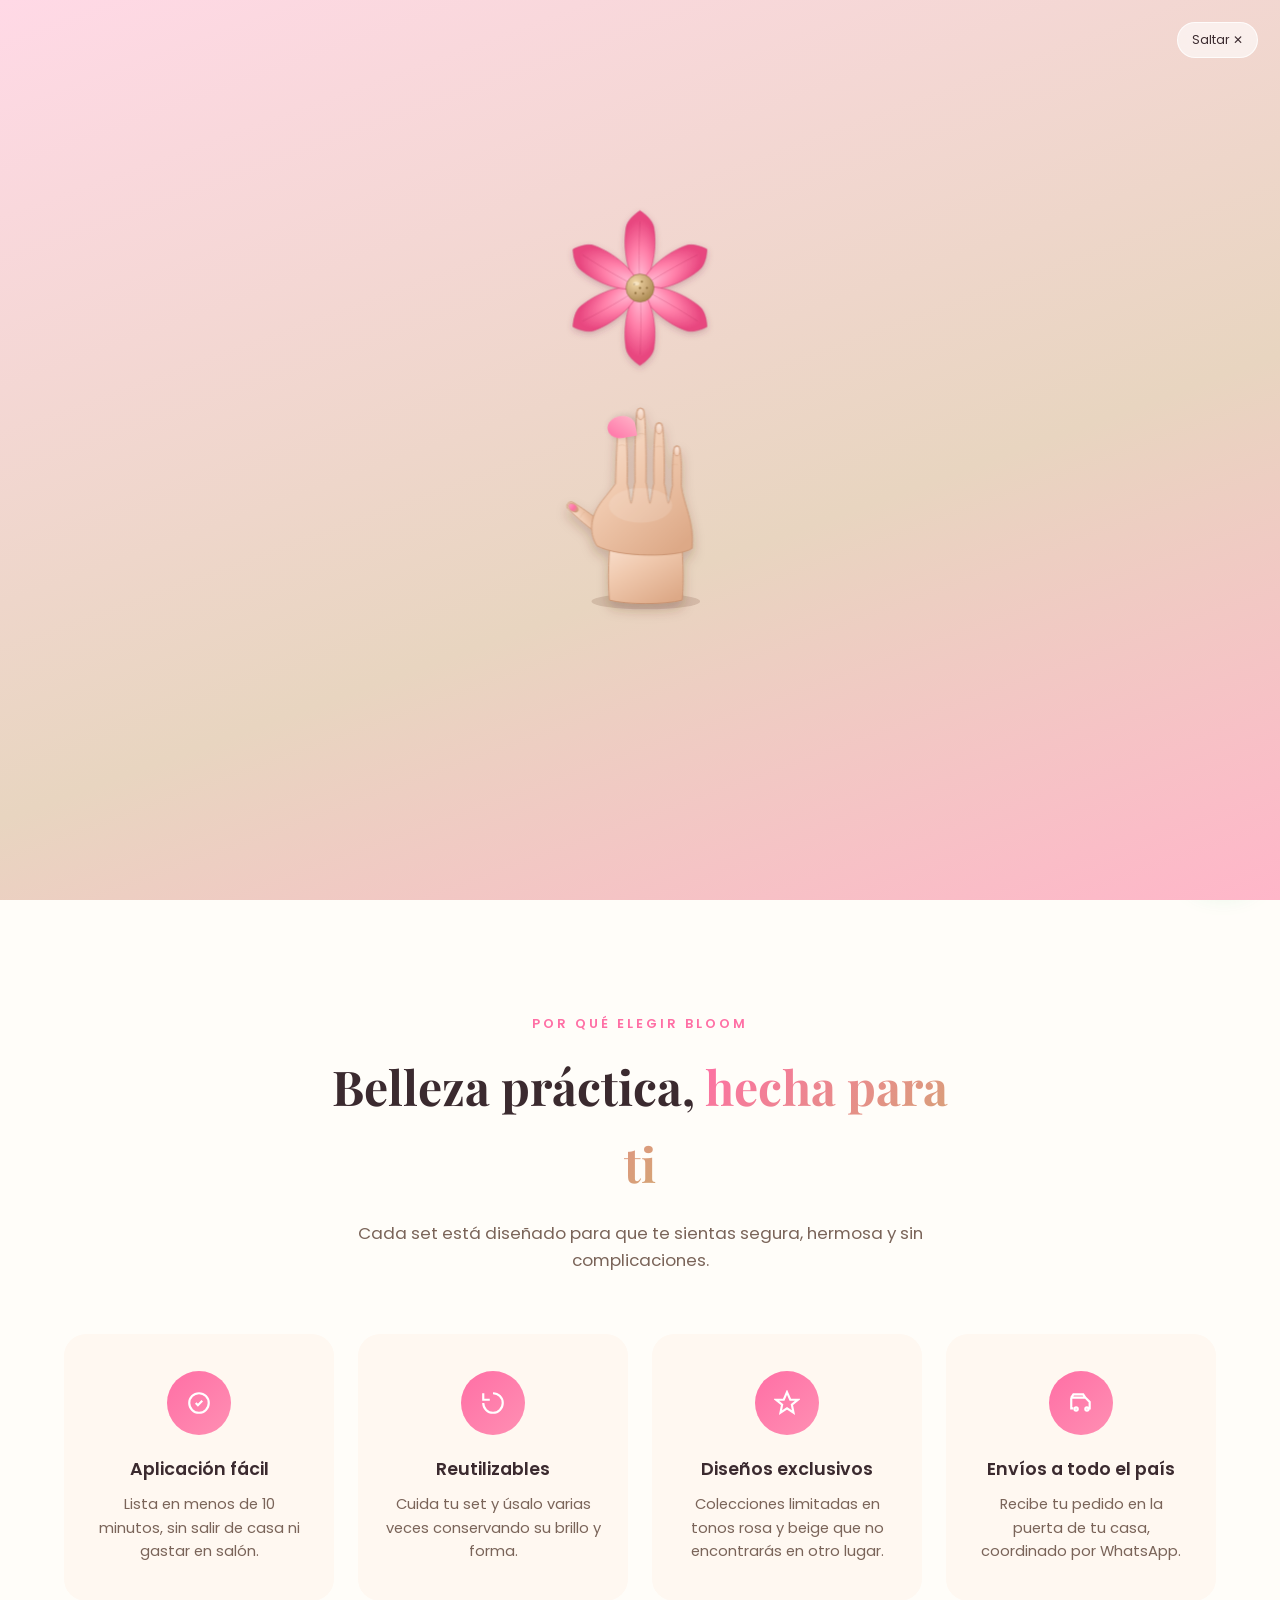
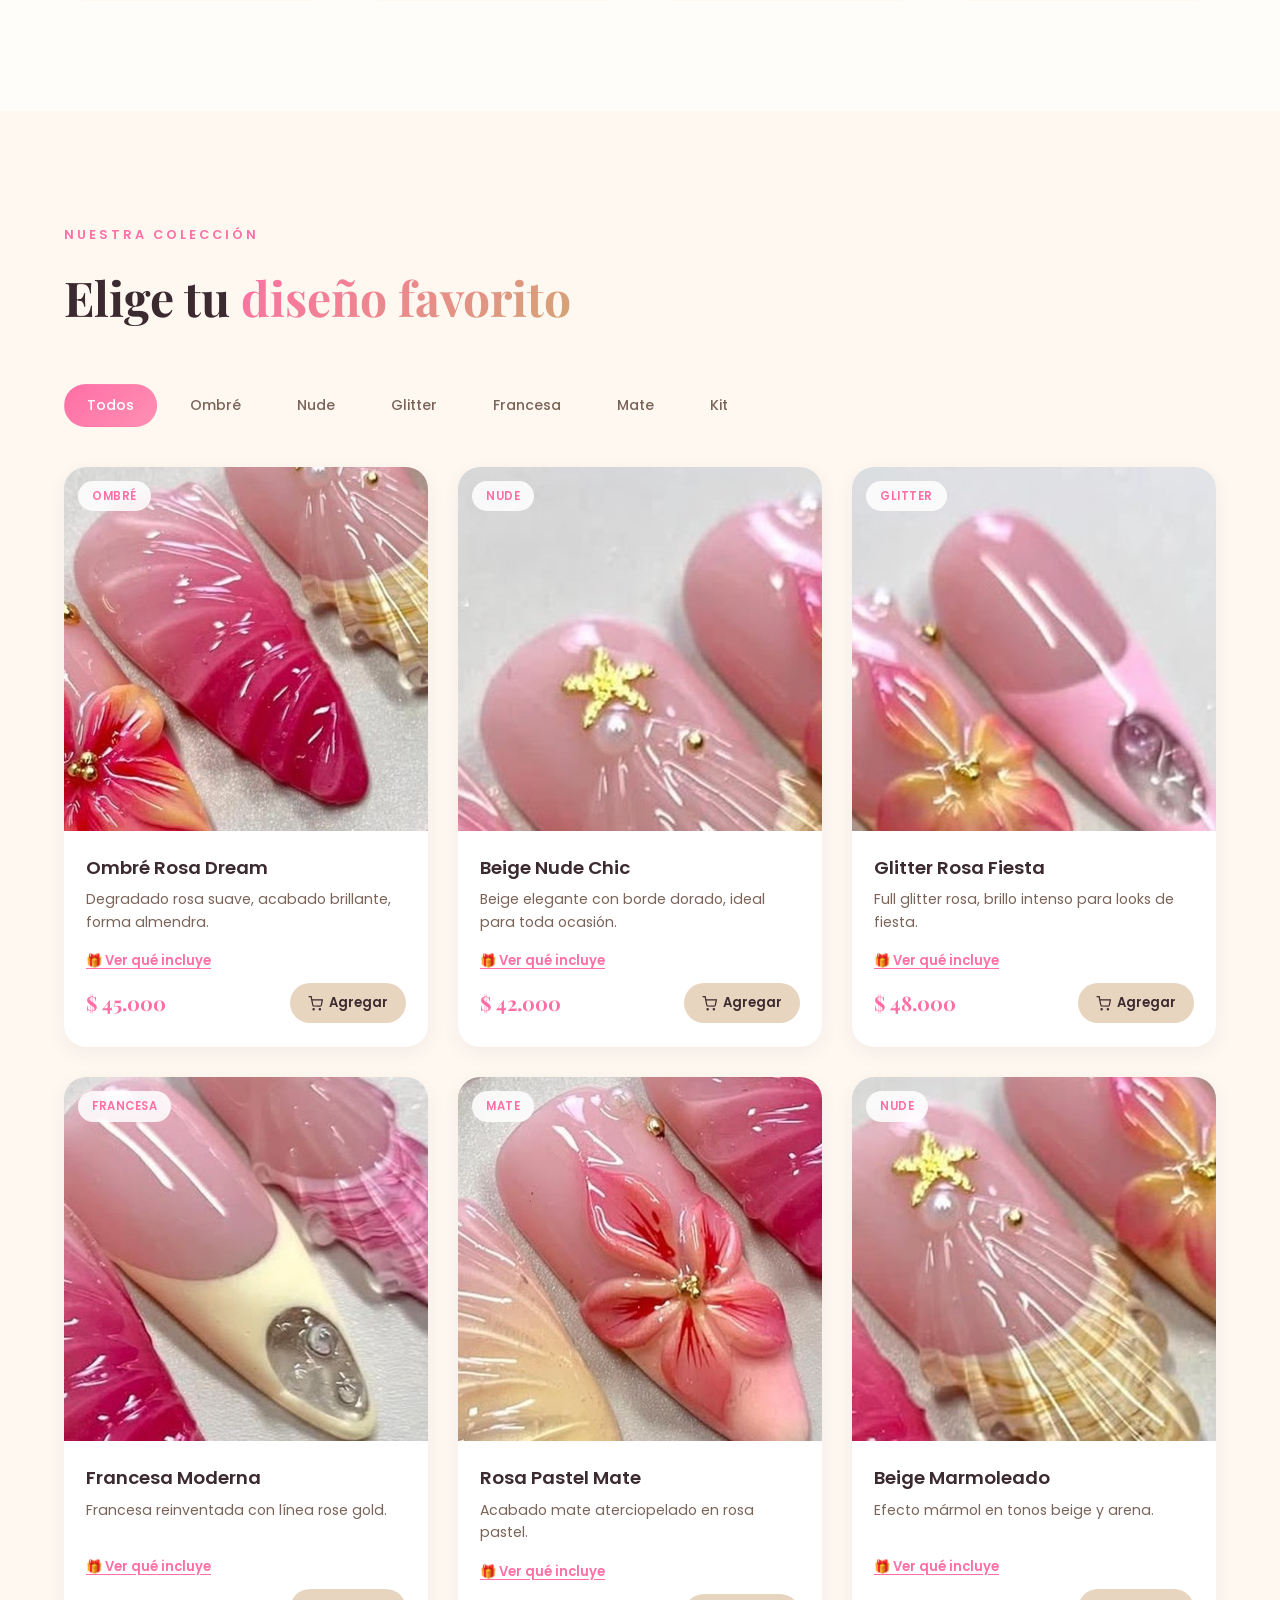
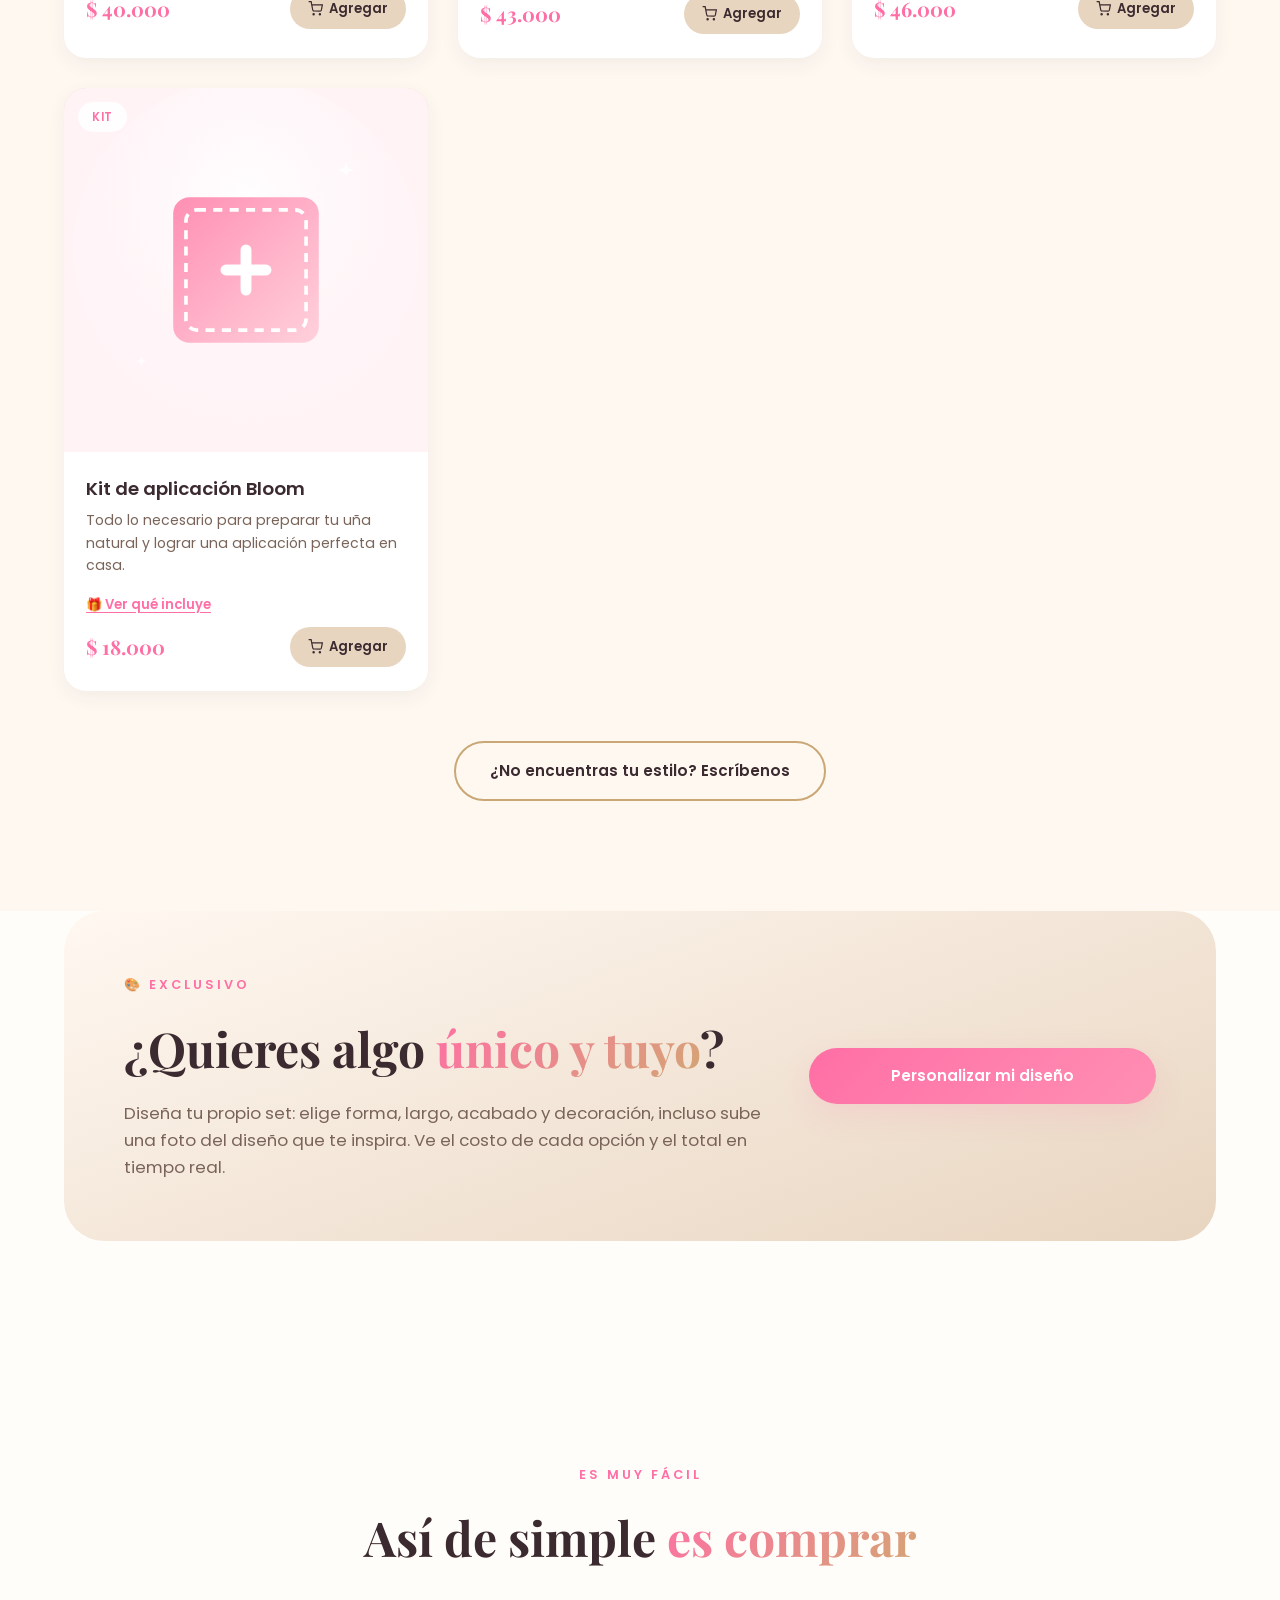
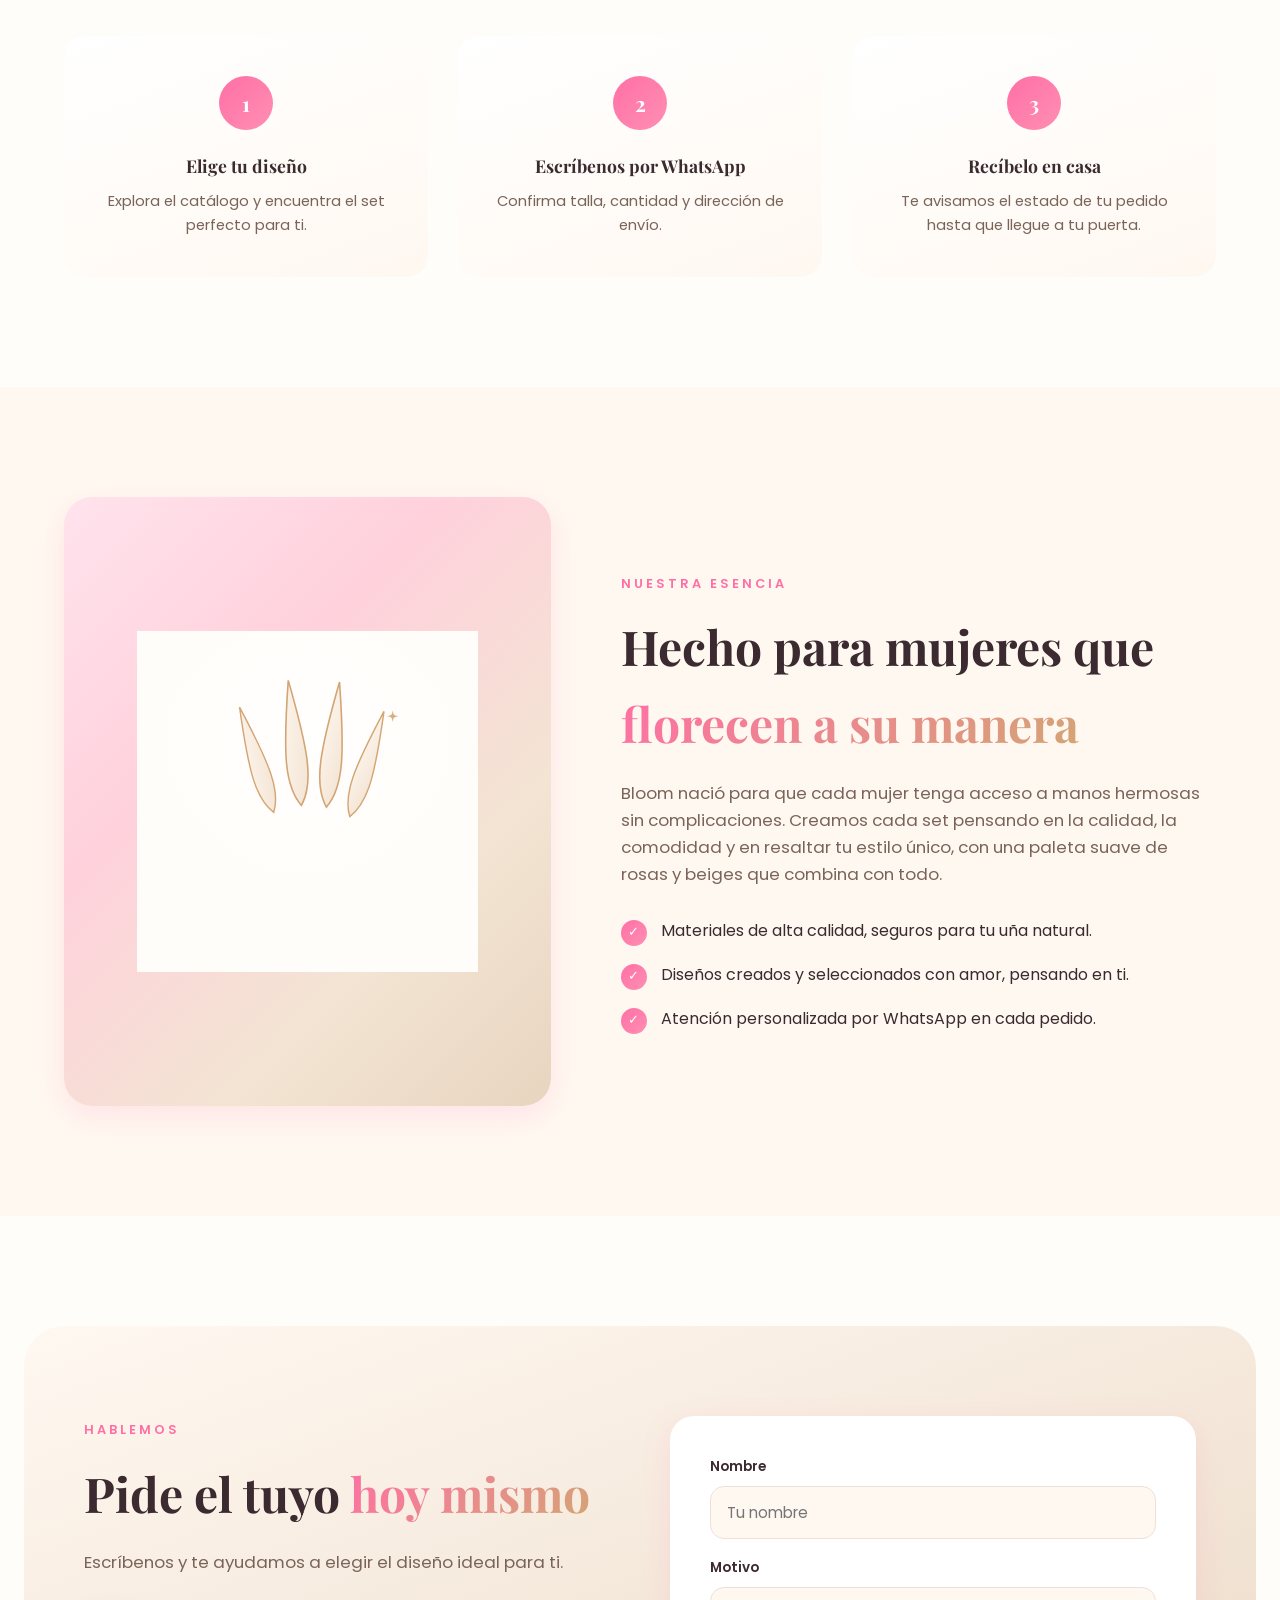
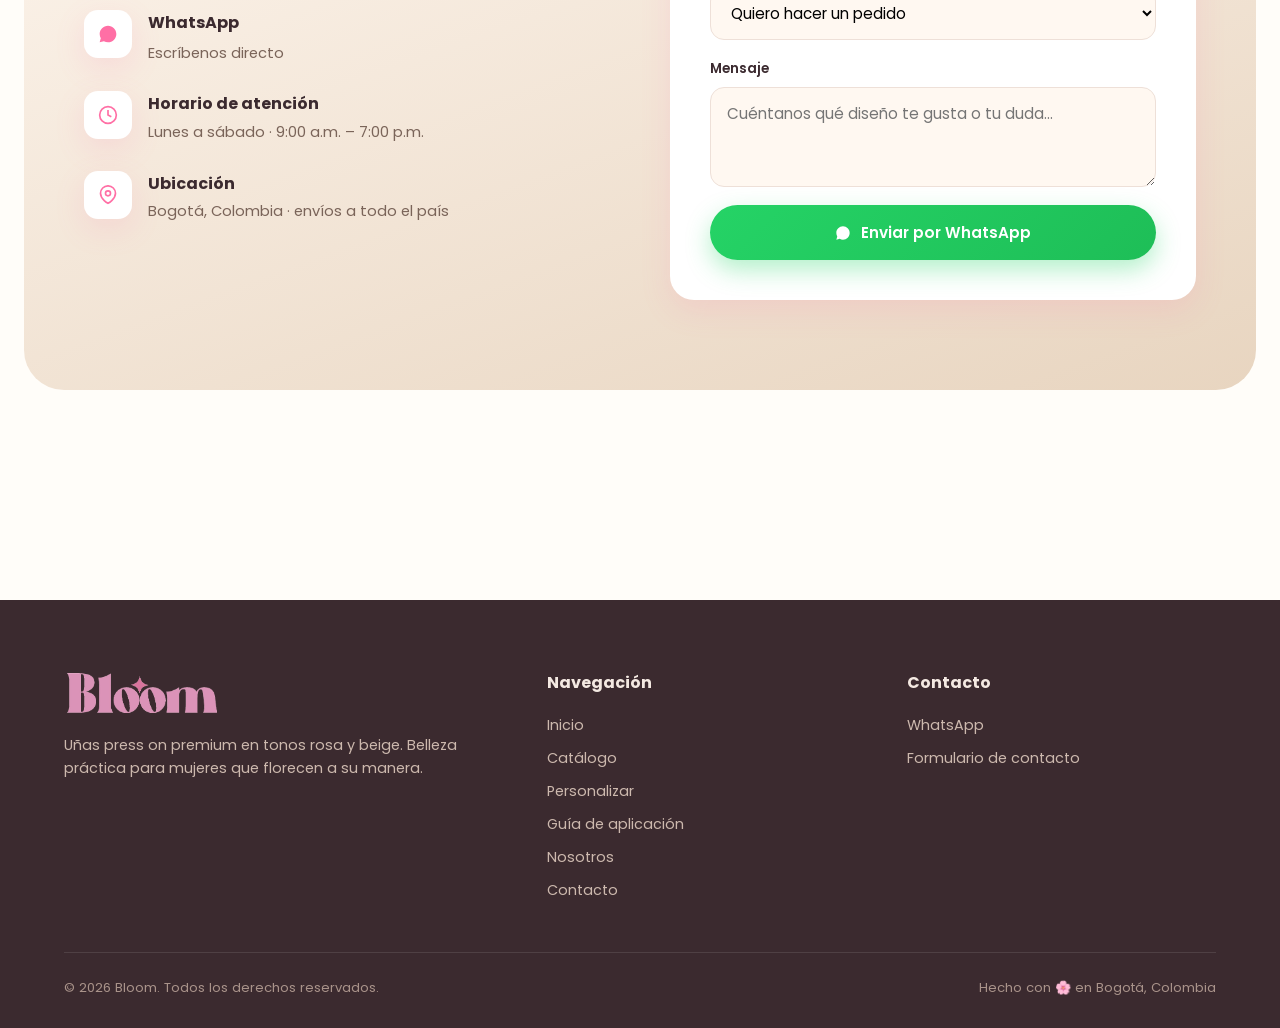
==== commit 3f90dd11: "Ocultar temporalmente el enlace publico al panel de administracion" ====
--- a/index.html
+++ b/index.html
@@ -487,7 +487,6 @@
           <div class="pie-enlaces">
             <a href="#" id="enlace-whatsapp-pie" target="_blank" rel="noopener">WhatsApp</a>
             <a href="#contacto">Formulario de contacto</a>
-            <a href="admin.html">Panel de administración</a>
           </div>
         </div>
       </div>
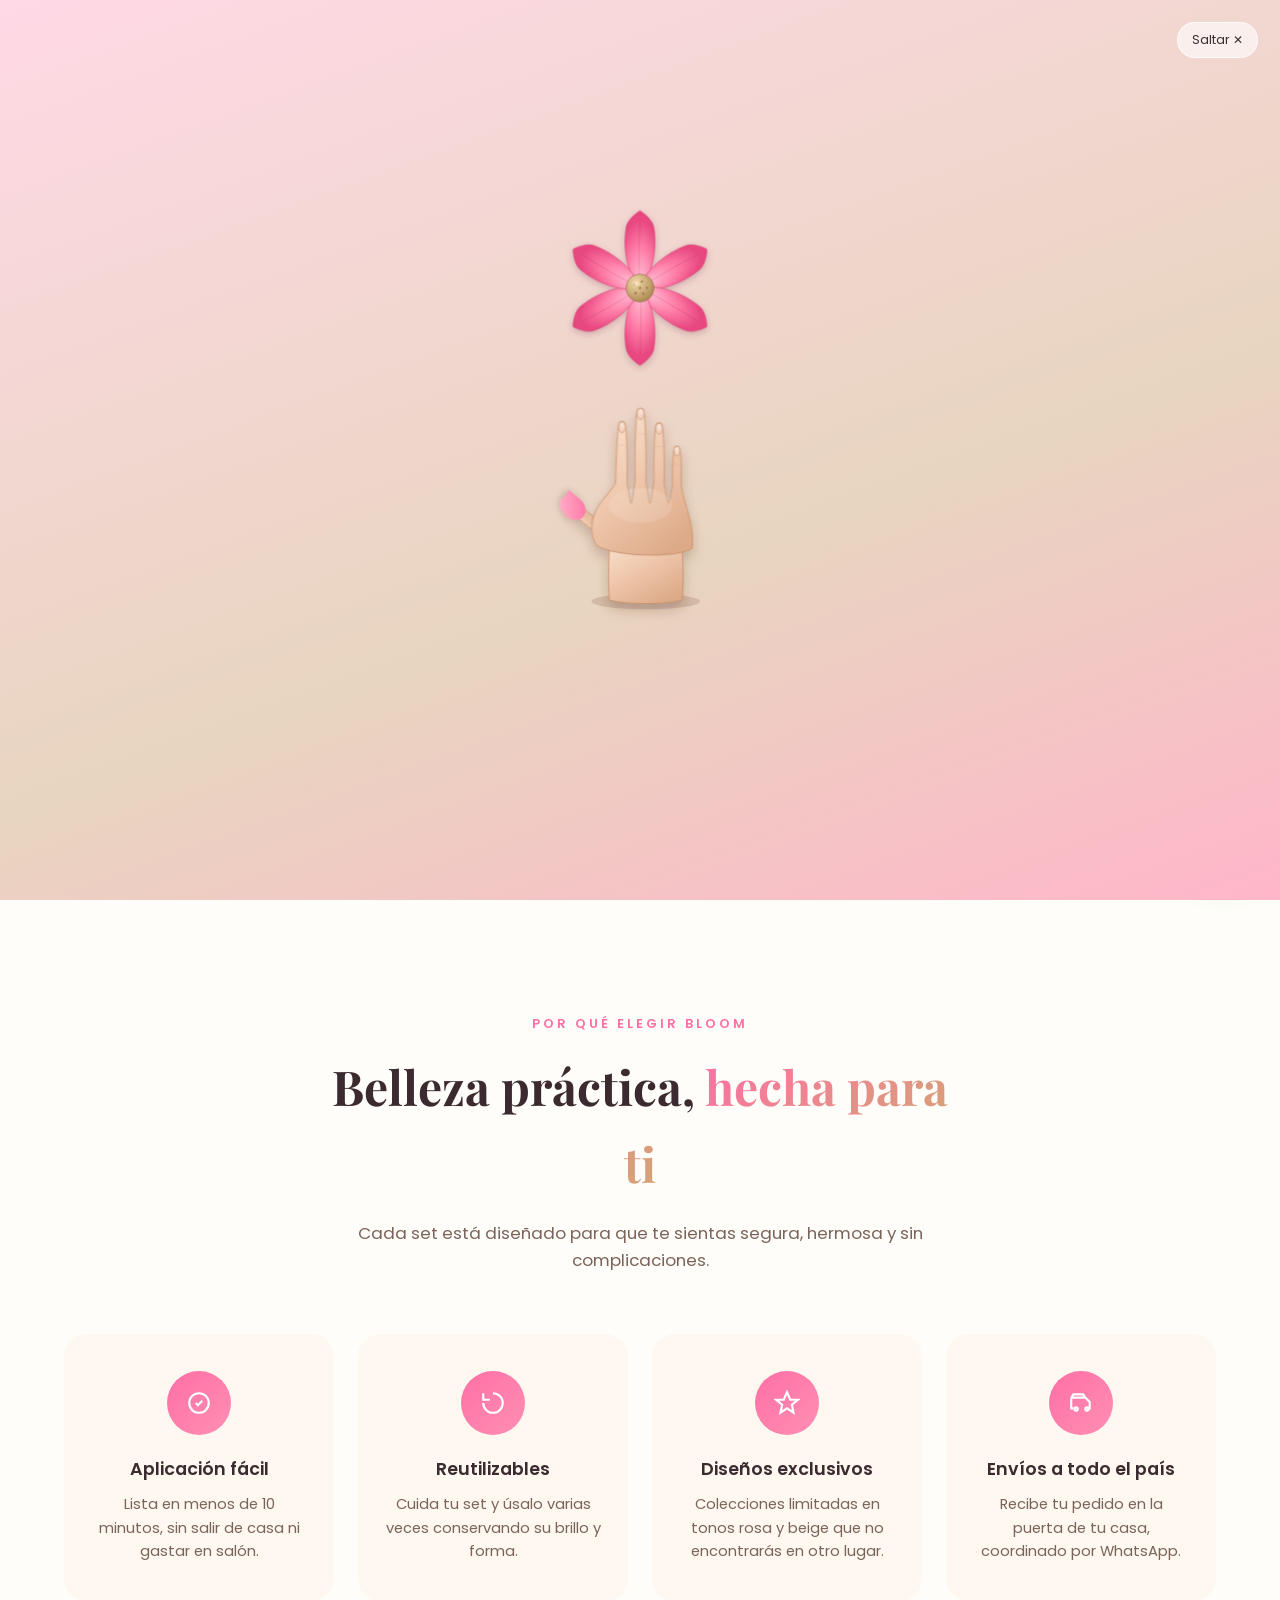
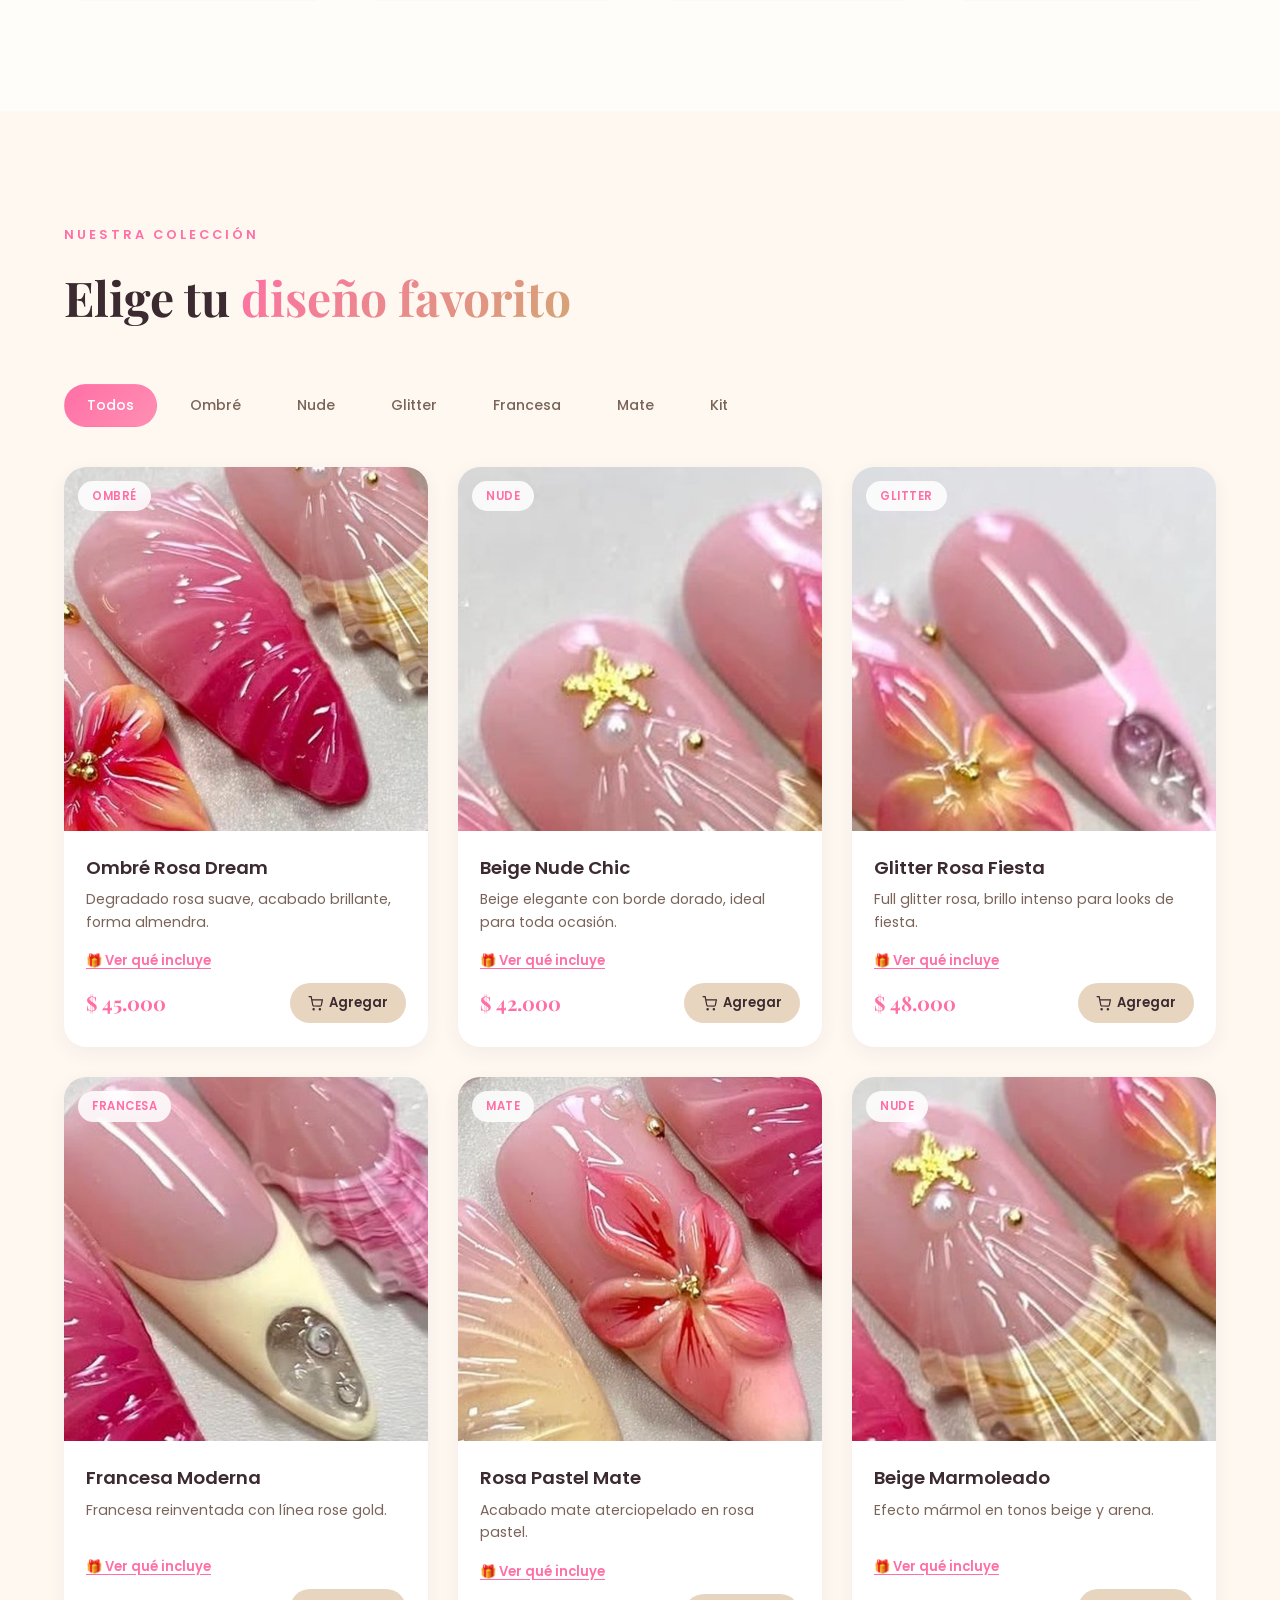
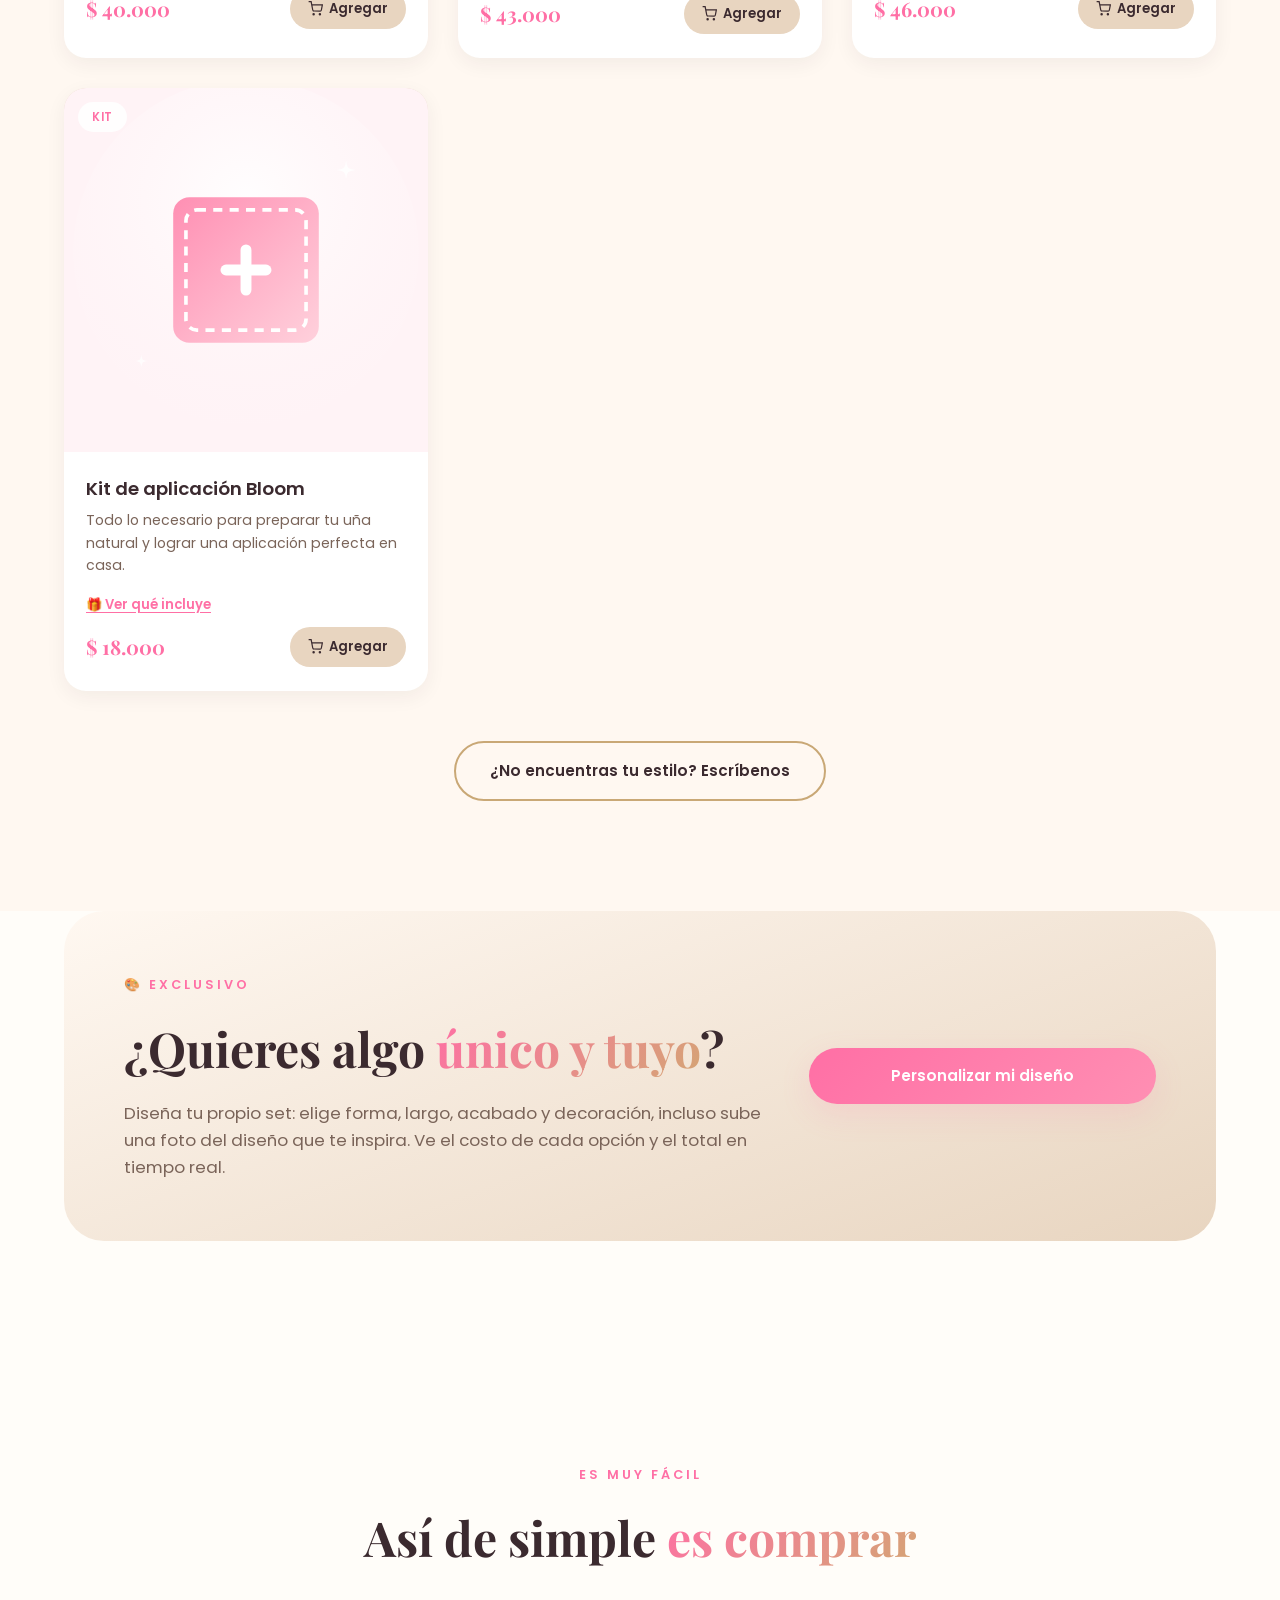
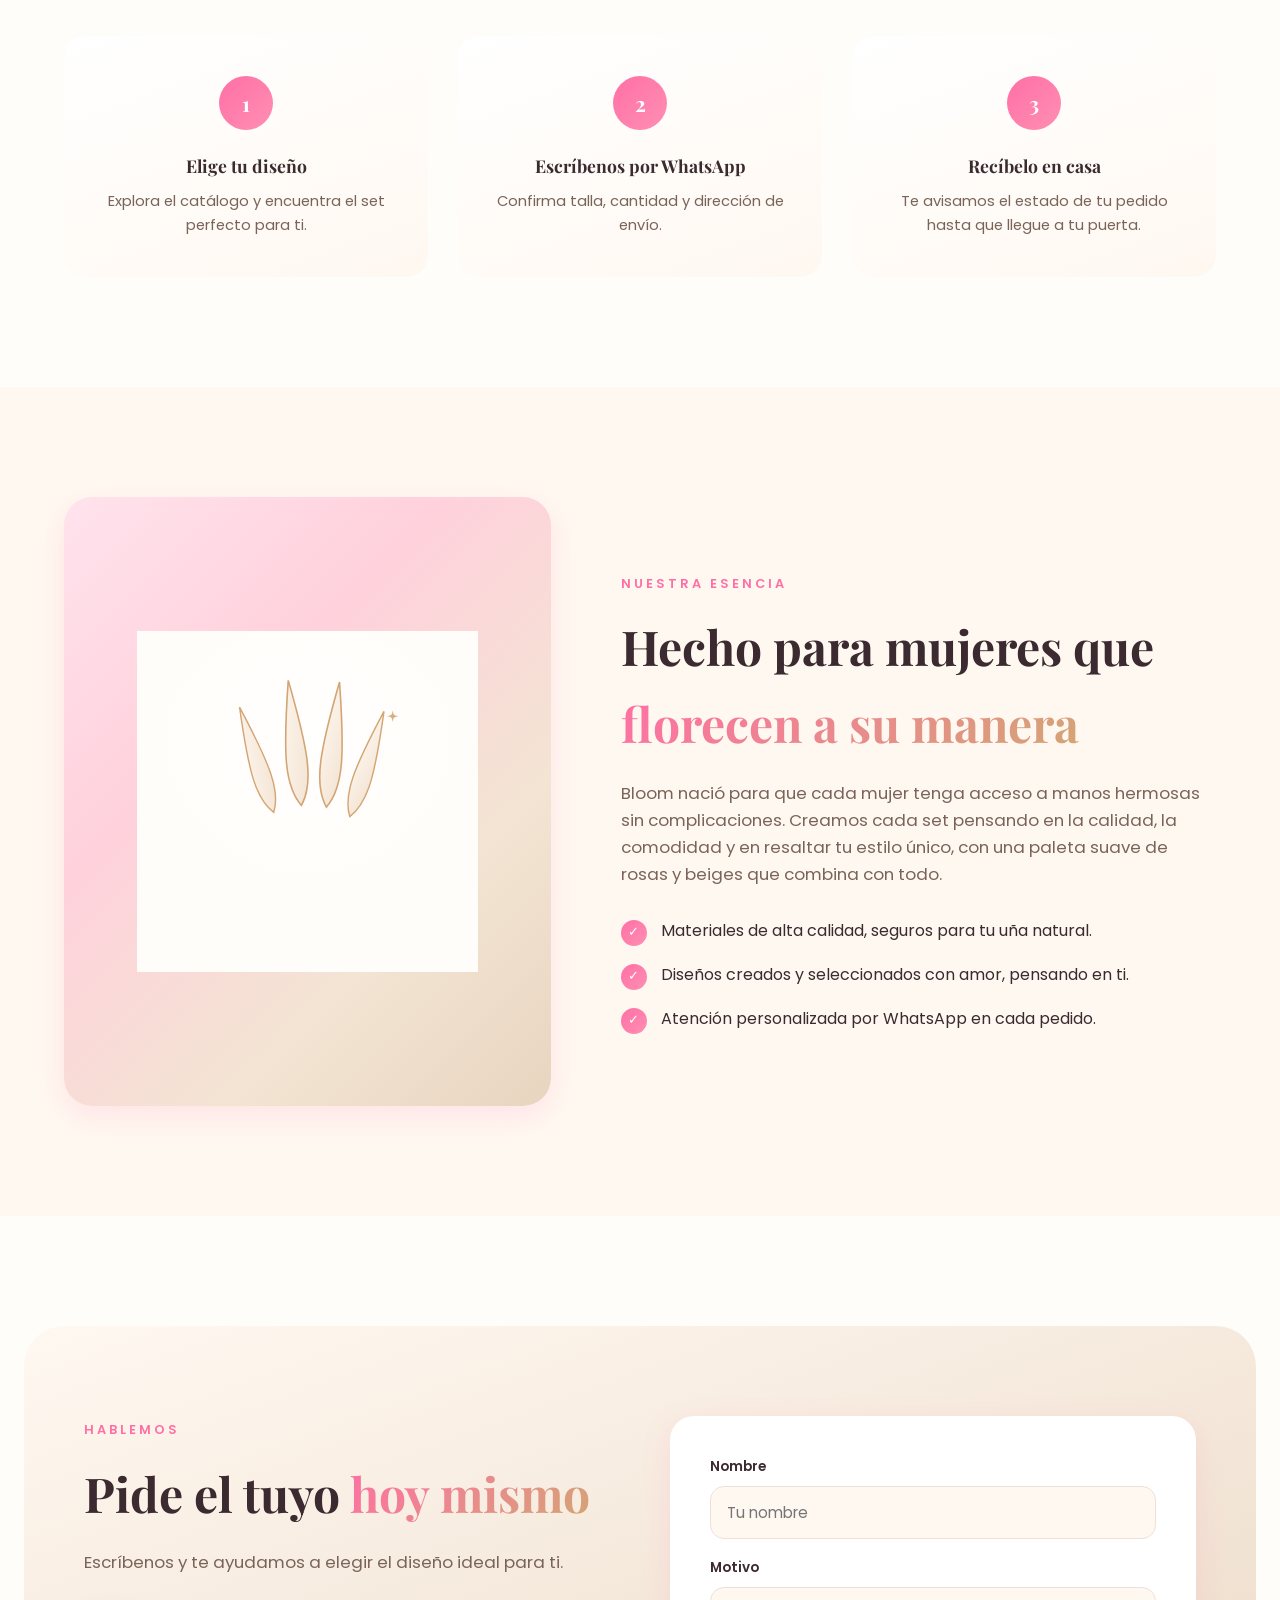
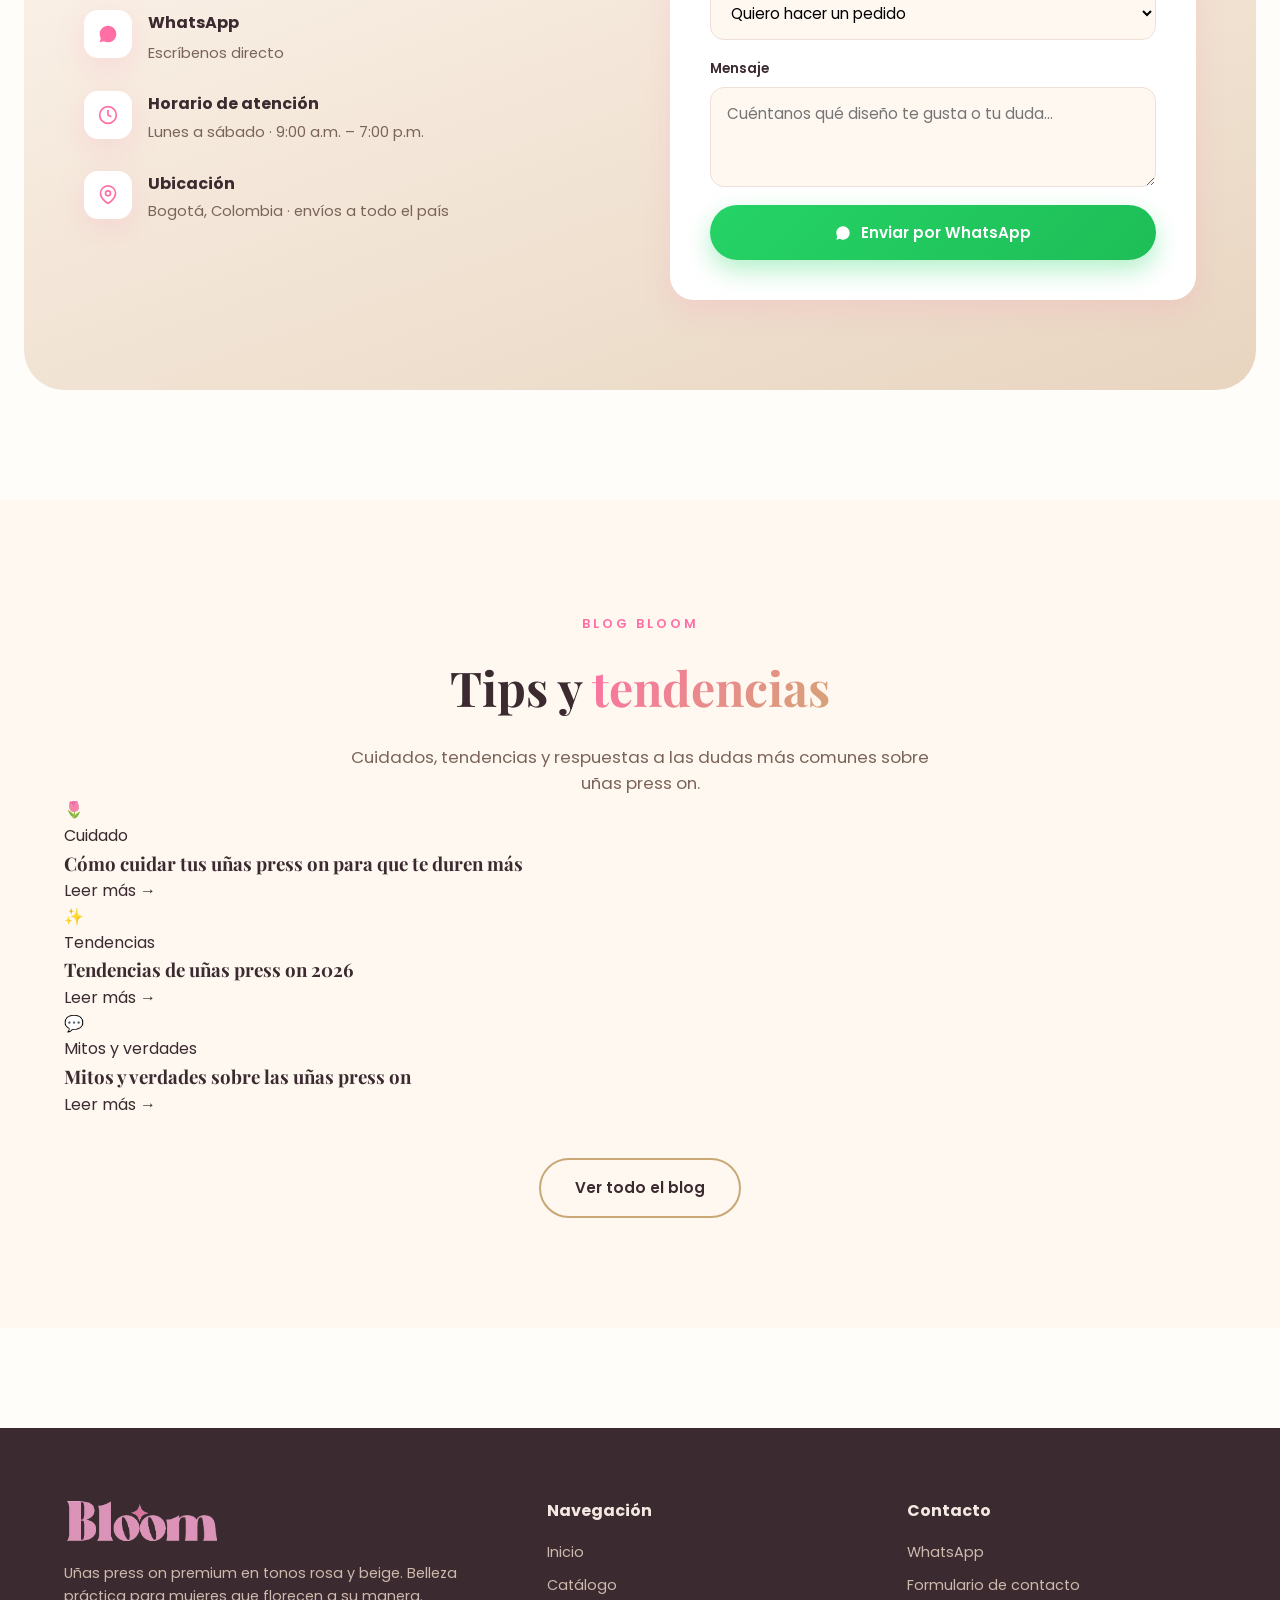
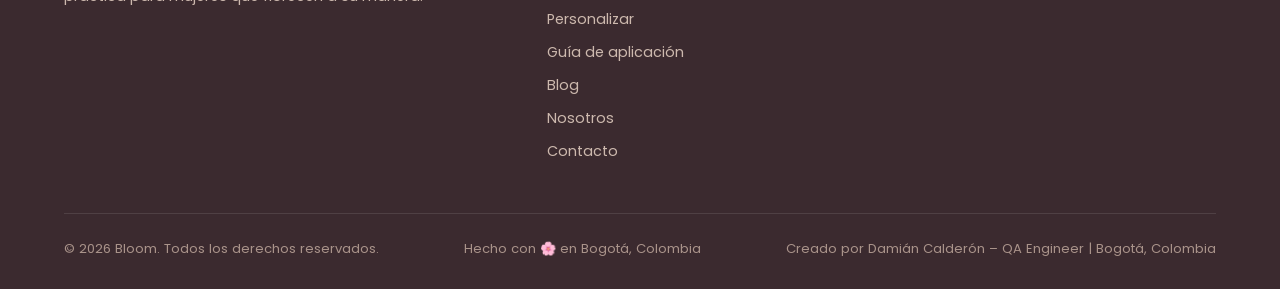
==== commit 18f427b4: "Credito de Damian Calderon en el footer + seccion de blog (3 articulos) + enlaces internos + sitemap" ====
--- a/index.html
+++ b/index.html
@@ -195,6 +195,7 @@
         <a href="#catalogo">Catálogo</a>
         <a href="personalizar.html">Personalizar</a>
         <a href="guia.html">Guía de aplicación</a>
+        <a href="blog.html">Blog</a>
         <a href="#nosotros">Nosotros</a>
         <a href="#contacto">Contacto</a>
       </nav>
@@ -463,6 +464,48 @@
     </div>
   </section>
 
+  <!-- ================= BLOG TEASER ================= -->
+  <section class="seccion" style="background:var(--crema);">
+    <div class="contenedor">
+      <div class="centrado reveal" style="max-width:640px;">
+        <span class="seccion-etiqueta">Blog Bloom</span>
+        <h2 class="seccion-titulo">Tips y <span>tendencias</span></h2>
+        <p class="seccion-descripcion centrado">Cuidados, tendencias y respuestas a las dudas más comunes sobre uñas press on.</p>
+      </div>
+
+      <div class="blog-grid">
+        <a href="blog-cuidado-unas-press-on.html" class="blog-card reveal">
+          <div class="blog-card-portada">🌷</div>
+          <div class="blog-card-cuerpo">
+            <span class="blog-card-etiqueta">Cuidado</span>
+            <h3>Cómo cuidar tus uñas press on para que te duren más</h3>
+            <span class="blog-card-link">Leer más →</span>
+          </div>
+        </a>
+        <a href="blog-tendencias-unas-2026.html" class="blog-card reveal reveal-delay-1">
+          <div class="blog-card-portada">✨</div>
+          <div class="blog-card-cuerpo">
+            <span class="blog-card-etiqueta">Tendencias</span>
+            <h3>Tendencias de uñas press on 2026</h3>
+            <span class="blog-card-link">Leer más →</span>
+          </div>
+        </a>
+        <a href="blog-mitos-unas-press-on.html" class="blog-card reveal reveal-delay-2">
+          <div class="blog-card-portada">💬</div>
+          <div class="blog-card-cuerpo">
+            <span class="blog-card-etiqueta">Mitos y verdades</span>
+            <h3>Mitos y verdades sobre las uñas press on</h3>
+            <span class="blog-card-link">Leer más →</span>
+          </div>
+        </a>
+      </div>
+
+      <div class="centrado" style="margin-top:40px;">
+        <a href="blog.html" class="btn btn-secundario">Ver todo el blog</a>
+      </div>
+    </div>
+  </section>
+
   <!-- ================= FOOTER ================= -->
   <footer class="pie-pagina">
     <div class="contenedor">
@@ -478,6 +521,7 @@
             <a href="#catalogo">Catálogo</a>
             <a href="personalizar.html">Personalizar</a>
             <a href="guia.html">Guía de aplicación</a>
+            <a href="blog.html">Blog</a>
             <a href="#nosotros">Nosotros</a>
             <a href="#contacto">Contacto</a>
           </div>
@@ -493,6 +537,7 @@
       <div class="pie-inferior">
         <span>© <span id="anio-actual"></span> Bloom. Todos los derechos reservados.</span>
         <span>Hecho con 🌸 en Bogotá, Colombia</span>
+        <span>Creado por <a href="https://damian-calderon-qa.netlify.app/" target="_blank" rel="noopener">Damián Calderón – QA Engineer | Bogotá, Colombia</a></span>
       </div>
     </div>
   </footer>
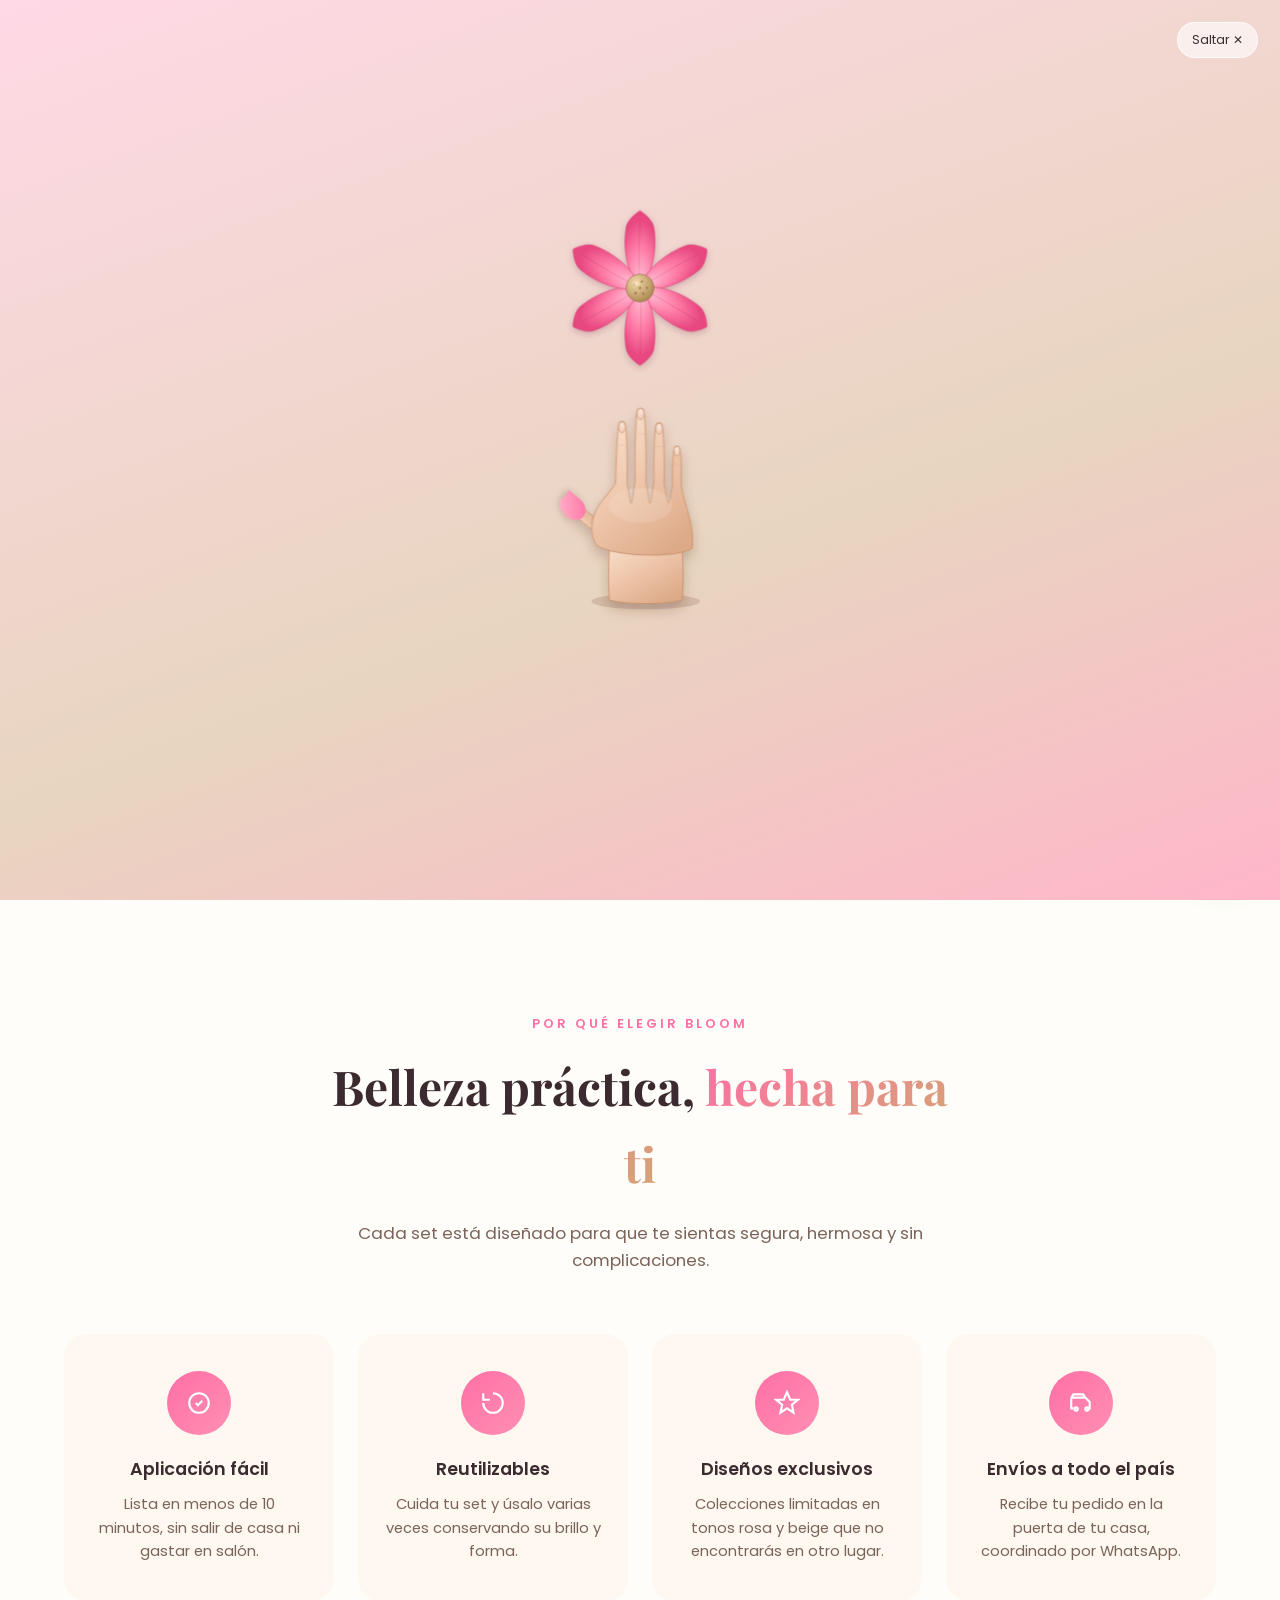
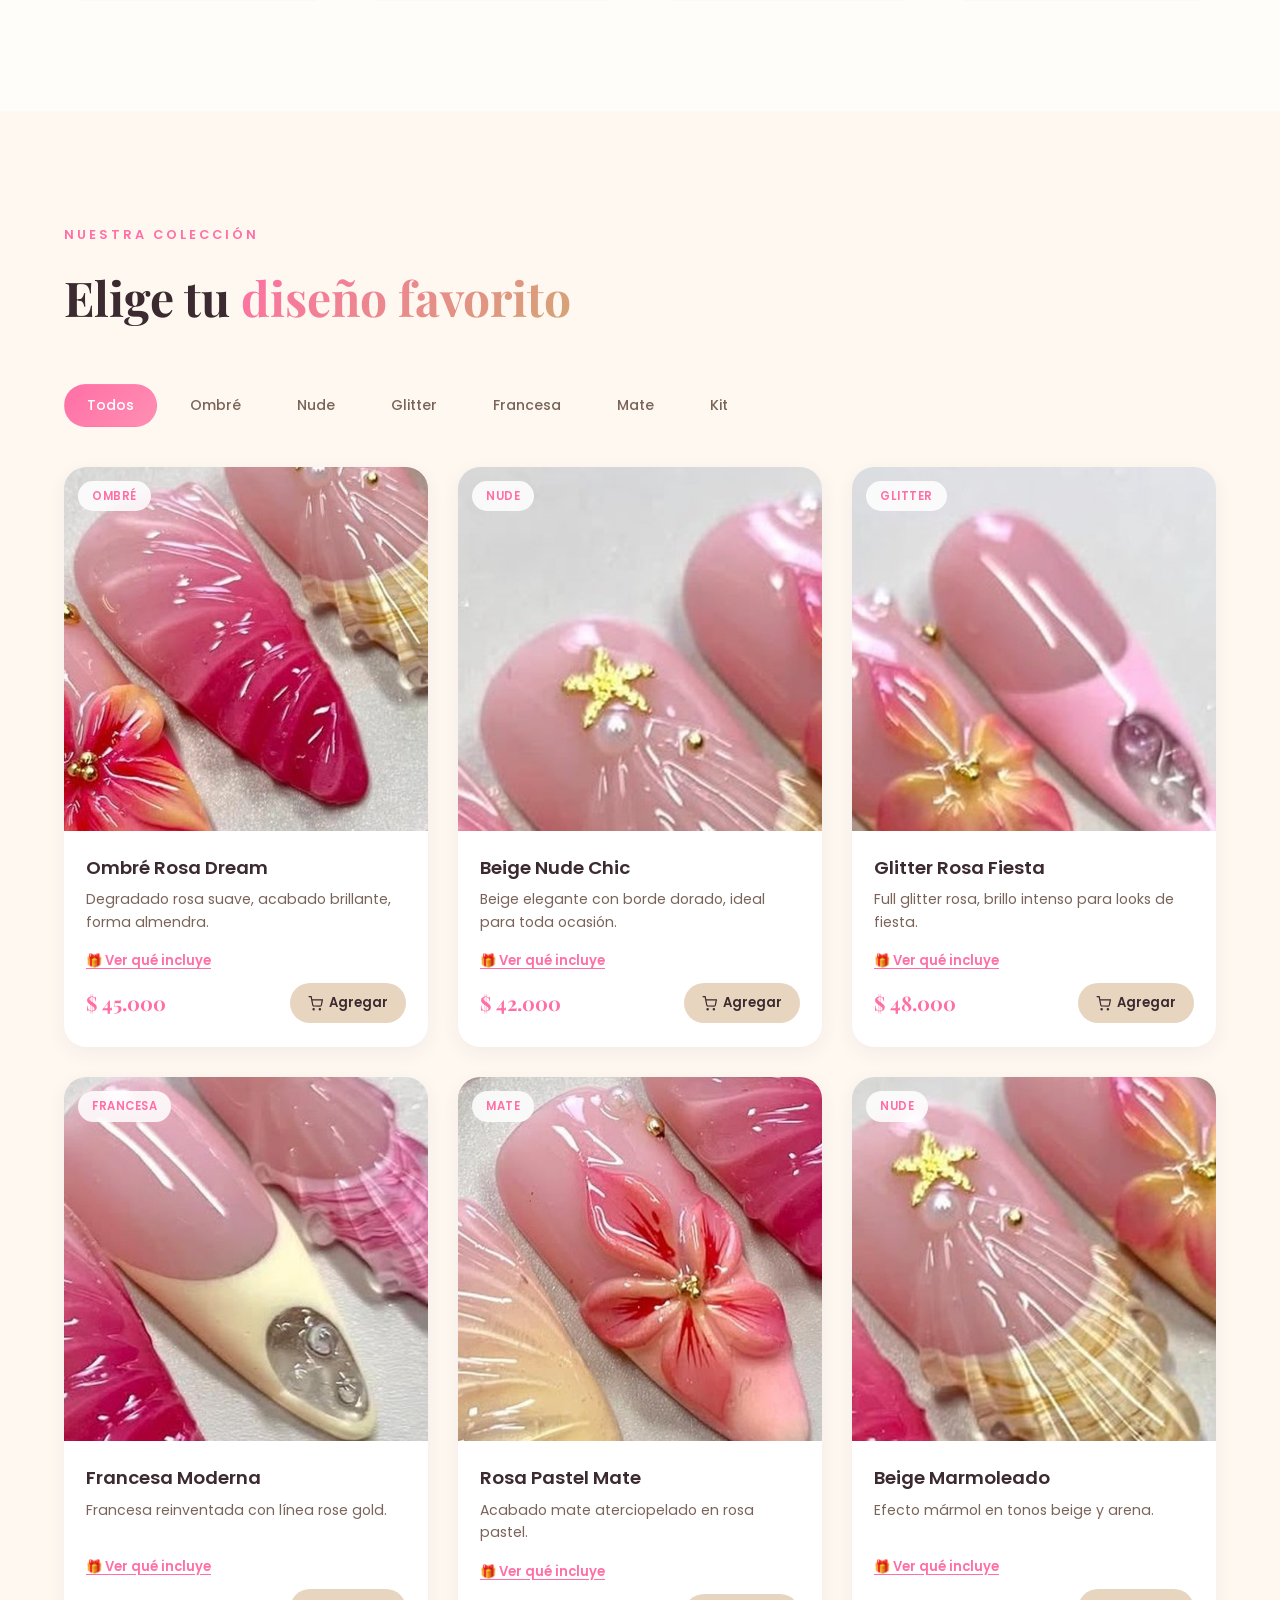
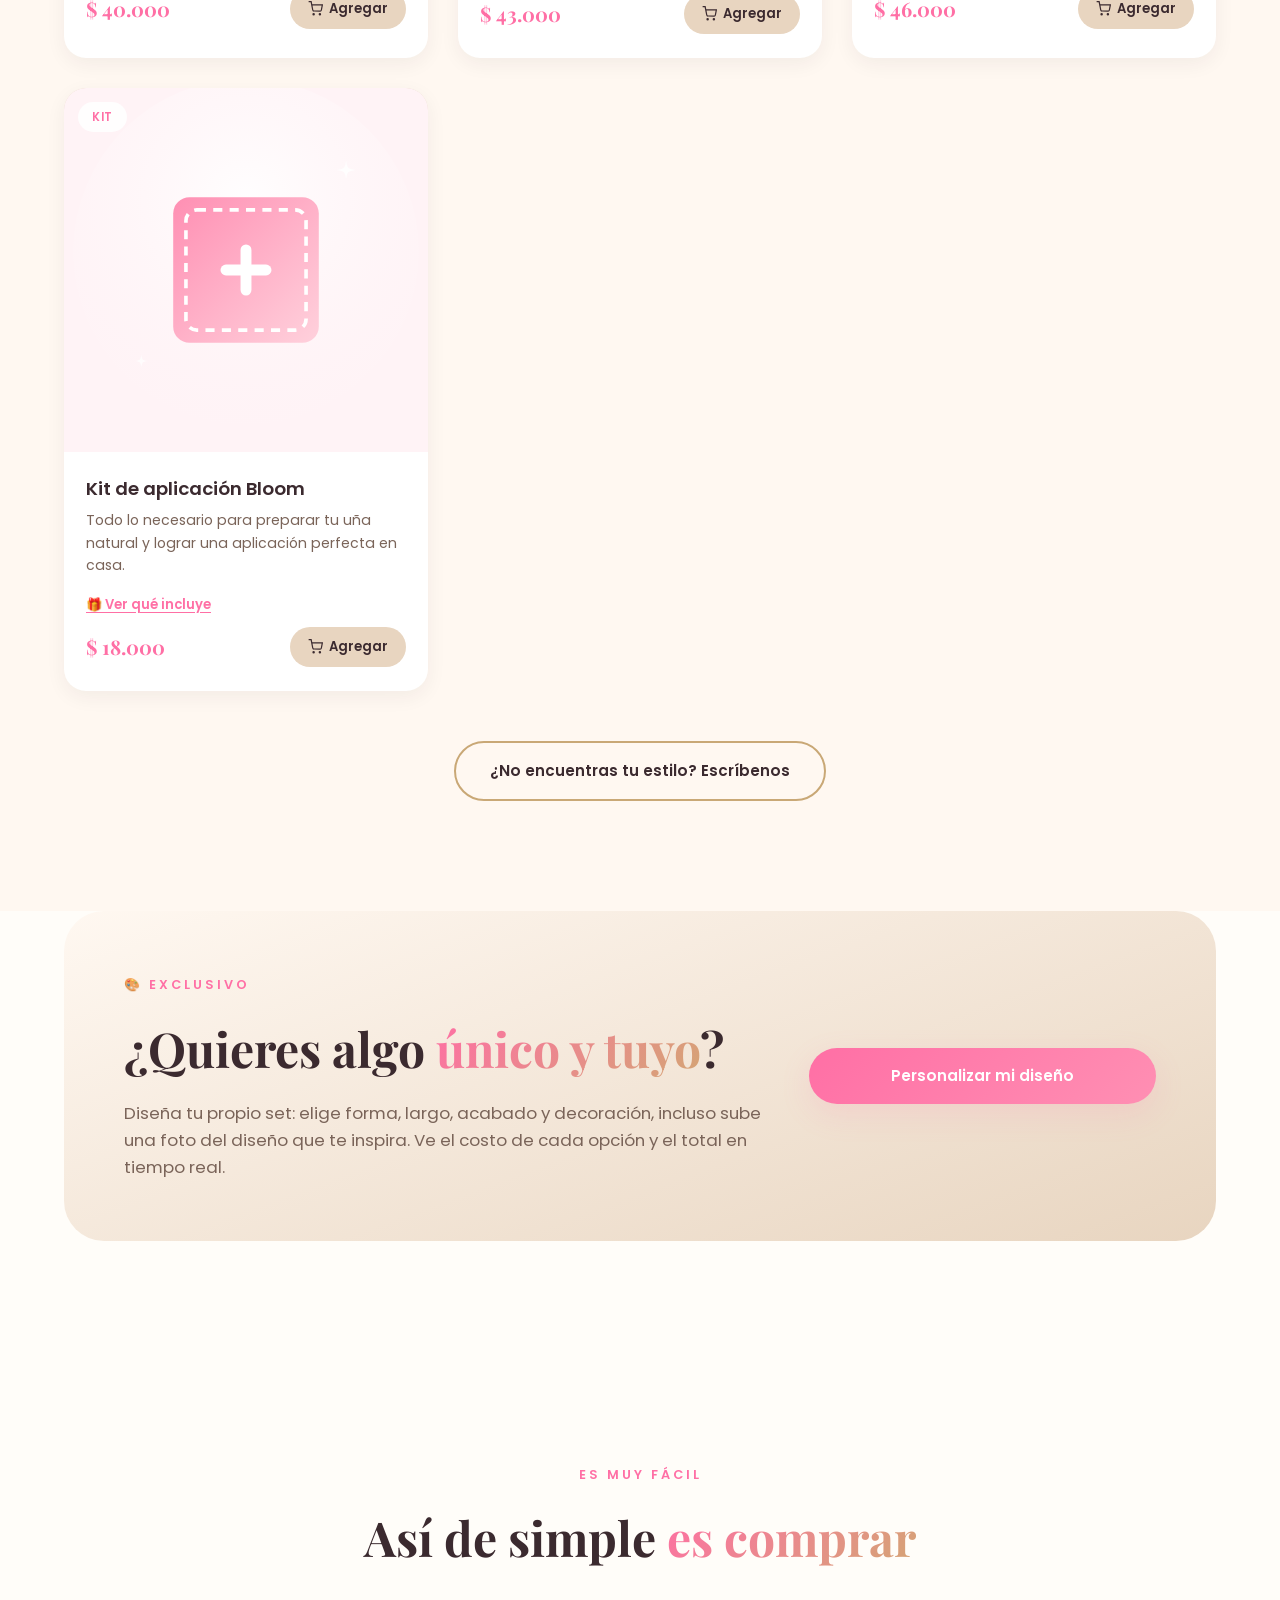
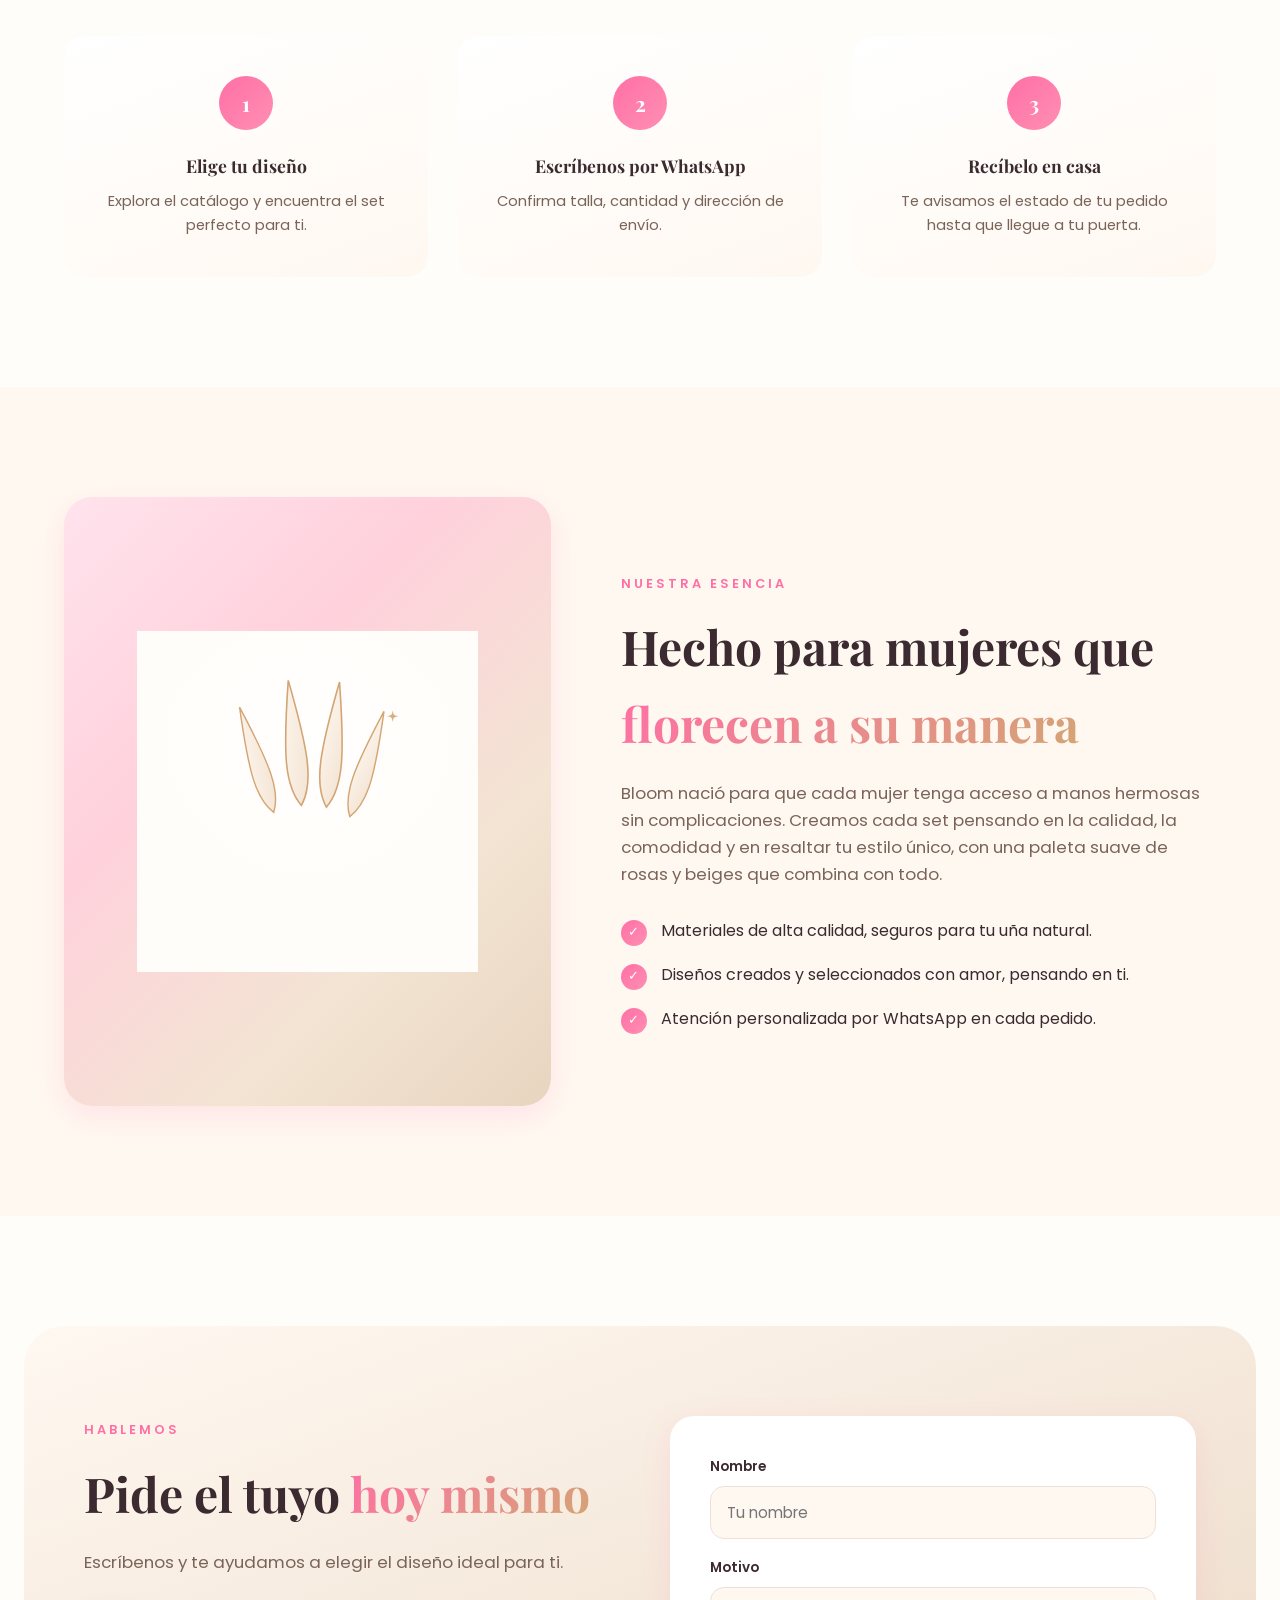
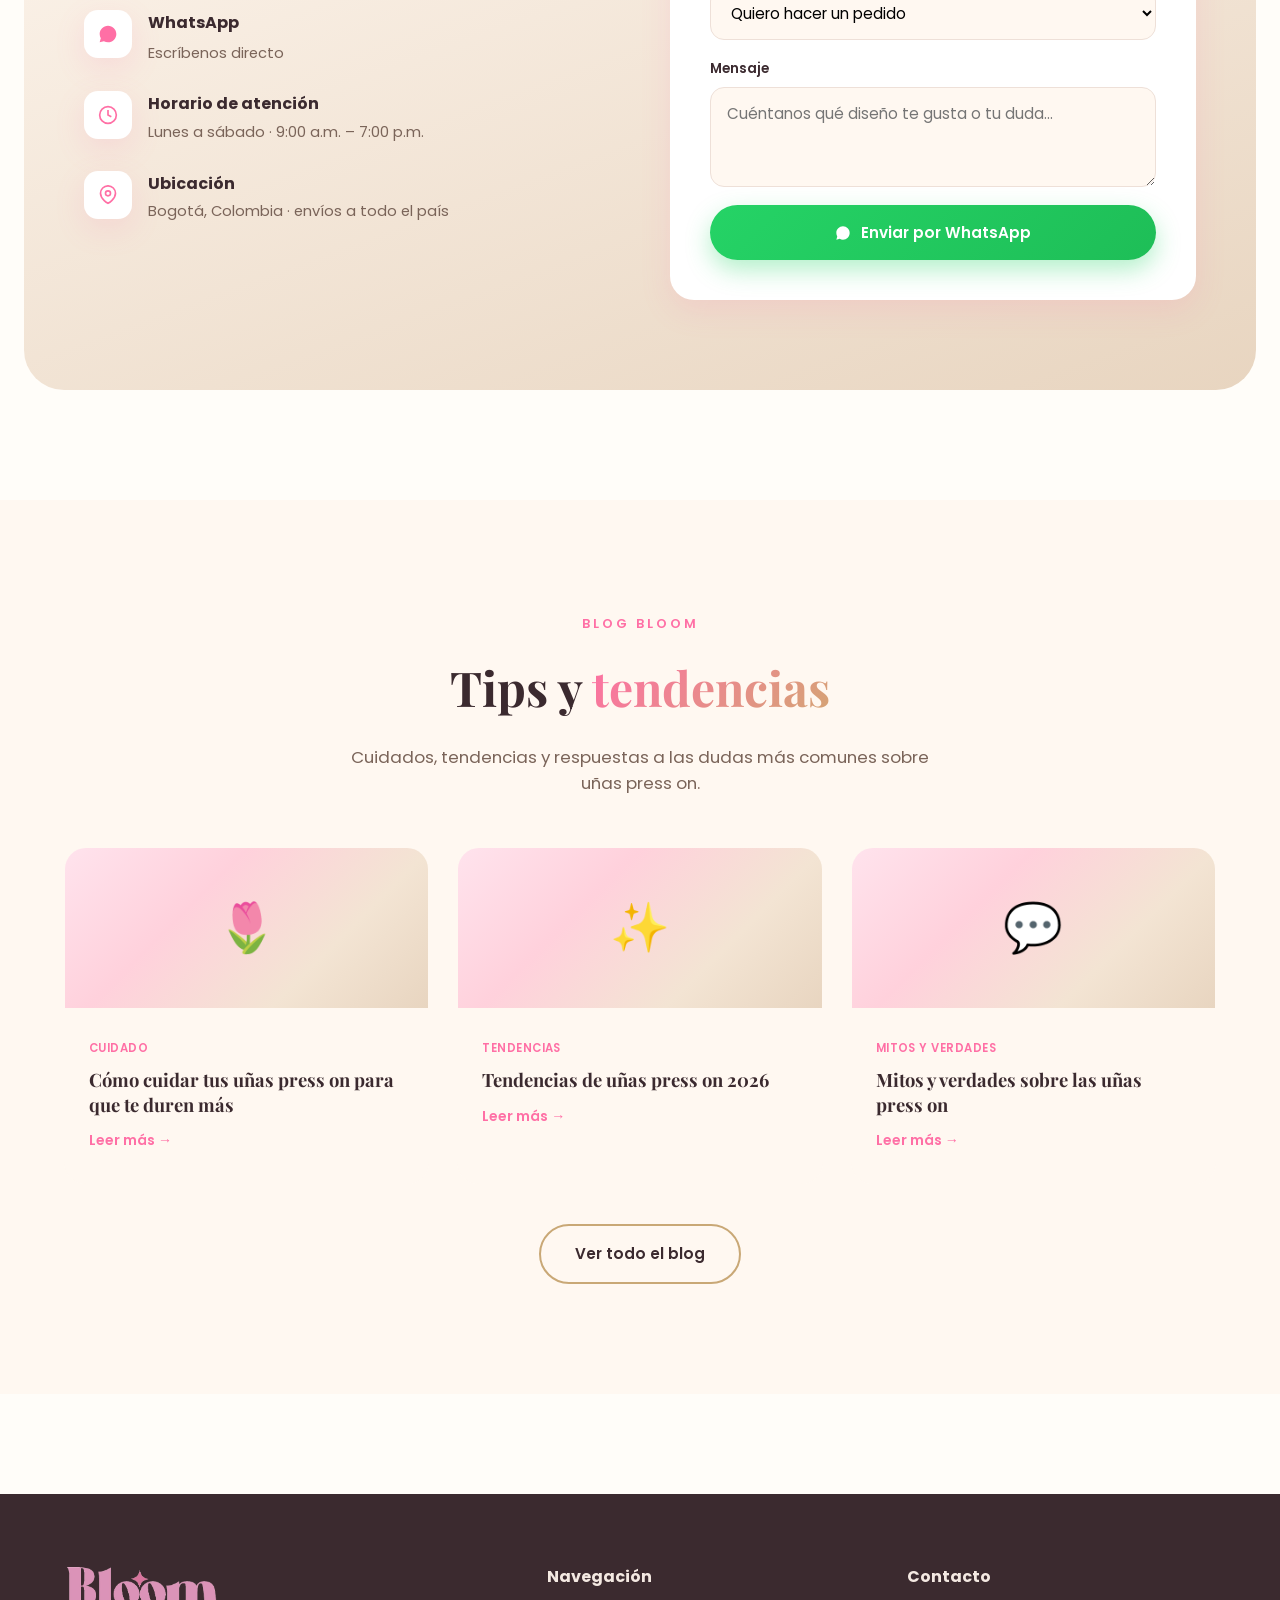
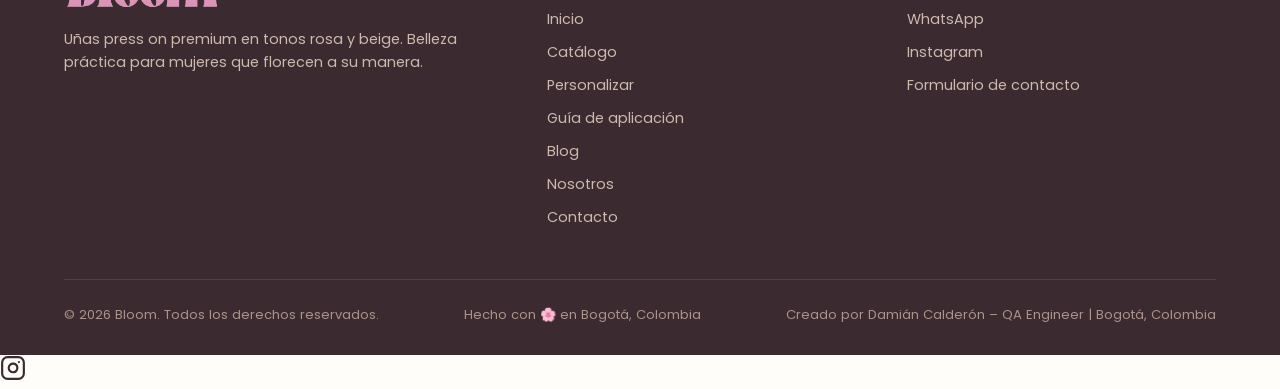
==== commit 6514895e: "Agregar Instagram: boton flotante de chat directo y enlace en pie (paginas raiz)" ====
--- a/index.html
+++ b/index.html
@@ -530,6 +530,7 @@
           <h4>Contacto</h4>
           <div class="pie-enlaces">
             <a href="#" id="enlace-whatsapp-pie" target="_blank" rel="noopener">WhatsApp</a>
+            <a href="#" id="enlace-instagram-pie" target="_blank" rel="noopener">Instagram</a>
             <a href="#contacto">Formulario de contacto</a>
           </div>
         </div>
@@ -545,6 +546,11 @@
   <!-- WhatsApp flotante -->
   <a href="#" id="whatsapp-flotante" class="whatsapp-flotante" target="_blank" rel="noopener" aria-label="Escríbenos por WhatsApp">
     <svg width="30" height="30" viewBox="0 0 24 24" fill="currentColor"><path d="M12 2C6.48 2 2 6.48 2 12c0 1.85.5 3.58 1.36 5.07L2 22l5.06-1.33A9.94 9.94 0 0 0 12 22c5.52 0 10-4.48 10-10S17.52 2 12 2zm5.2 14.2c-.22.62-1.28 1.18-1.76 1.24-.45.06-.98.09-1.58-.1-.36-.11-.83-.27-1.42-.53-2.5-1.08-4.13-3.6-4.26-3.77-.12-.17-1.02-1.36-1.02-2.6 0-1.23.65-1.84.88-2.09.22-.25.5-.31.66-.31.17 0 .33 0 .48.01.15.01.36-.06.56.43.22.53.74 1.83.8 1.96.06.13.1.28.02.45-.08.17-.12.28-.24.43-.12.15-.26.33-.37.44-.12.12-.25.25-.11.5.14.25.62 1.03 1.34 1.67.92.82 1.7 1.08 1.95 1.2.25.12.4.1.55-.06.15-.17.63-.73.8-.98.17-.25.34-.2.56-.12.23.08 1.46.69 1.71.81.25.12.42.18.48.29.06.11.06.61-.16 1.23z"/></svg>
+  </a>
+
+  <!-- Instagram flotante (chat directo) -->
+  <a href="#" id="instagram-flotante" class="instagram-flotante" target="_blank" rel="noopener" aria-label="Escríbenos por Instagram">
+    <svg width="26" height="26" viewBox="0 0 24 24" fill="none" stroke="currentColor" stroke-width="2" stroke-linecap="round" stroke-linejoin="round"><rect x="2" y="2" width="20" height="20" rx="5" ry="5"/><path d="M16 11.37A4 4 0 1 1 12.63 8 4 4 0 0 1 16 11.37z"/><line x1="17.5" y1="6.5" x2="17.5" y2="6.5"/></svg>
   </a>
 
   <!-- ================= MODAL: DETALLE DE PRODUCTO ================= -->
--- a/css/style.css
+++ b/css/style.css
@@ -1,1691 +1,1793 @@
-/* =========================================================
-   BLOOM · Uñas Press On — Hoja de estilos principal
-   Paleta: rosa + beige, estética futurista/dinámica
-   ========================================================= */
+/* =========================================================
+   BLOOM · Uñas Press On — Hoja de estilos principal
+   Paleta: rosa + beige, estética futurista/dinámica
+   ========================================================= */
+
+@import url('https://fonts.googleapis.com/css2?family=Playfair+Display:wght@600;700;800&family=Poppins:wght@300;400;500;600;700&display=swap');
+
+:root {
+  /* Paleta principal */
+  --rosa-fuerte: #FF6FA5;
+  --rosa: #FF8FB3;
+  --rosa-claro: #FFB6C9;
+  --rosa-pastel: #FFD9E6;
+  --beige-oscuro: #C9A876;
+  --beige: #D4B996;
+  --beige-claro: #E8D5C0;
+  --crema: #FFF8F1;
+  --blanco: #FFFDF9;
+  --texto-oscuro: #3B2A2F;
+  --texto-suave: #7A6459;
+  --oro-rosa: #D4A574;
+
+  /* Gradientes */
+  --grad-hero: linear-gradient(135deg, #FFE3ED 0%, #FFD1DC 35%, #F3E4D3 70%, #E8D5C0 100%);
+  --grad-boton: linear-gradient(135deg, #FF6FA5 0%, #FF8FB3 100%);
+  --grad-texto: linear-gradient(135deg, #FF6FA5 0%, #D4A574 100%);
+
+  --sombra-suave: 0 10px 30px rgba(255, 111, 165, 0.15);
+  --sombra-fuerte: 0 20px 50px rgba(255, 111, 165, 0.25);
+  --radio: 22px;
+  --transicion: 0.35s cubic-bezier(0.22, 1, 0.36, 1);
+}
+
+* { margin: 0; padding: 0; box-sizing: border-box; }
+
+html { scroll-behavior: smooth; }
+
+body {
+  font-family: 'Poppins', sans-serif;
+  color: var(--texto-oscuro);
+  background: var(--blanco);
+  overflow-x: hidden;
+  line-height: 1.6;
+}
+
+h1, h2, h3, .fuente-display {
+  font-family: 'Playfair Display', serif;
+}
+
+a { text-decoration: none; color: inherit; }
+ul { list-style: none; }
+img { max-width: 100%; display: block; }
+button { font-family: inherit; cursor: pointer; border: none; background: none; }
+
+.contenedor {
+  max-width: 1200px;
+  margin: 0 auto;
+  padding: 0 24px;
+}
+
+.seccion { padding: 110px 0; position: relative; }
+.seccion-etiqueta {
+  display: inline-block;
+  font-size: 0.8rem;
+  letter-spacing: 3px;
+  text-transform: uppercase;
+  color: var(--rosa-fuerte);
+  font-weight: 600;
+  margin-bottom: 14px;
+}
+.seccion-titulo {
+  font-size: clamp(2rem, 4vw, 3rem);
+  font-weight: 700;
+  margin-bottom: 18px;
+  color: var(--texto-oscuro);
+}
+.seccion-titulo span {
+  background: var(--grad-texto);
+  -webkit-background-clip: text;
+  background-clip: text;
+  color: transparent;
+}
+.seccion-descripcion {
+  max-width: 620px;
+  color: var(--texto-suave);
+  font-size: 1.05rem;
+}
+.centrado { text-align: center; margin-left: auto; margin-right: auto; }
+
+/* Animación de aparición al hacer scroll */
+.reveal {
+  opacity: 0;
+  transform: translateY(40px);
+  transition: opacity 0.8s ease, transform 0.8s ease;
+}
+.reveal.visible { opacity: 1; transform: translateY(0); }
+.reveal-delay-1.visible { transition-delay: 0.1s; }
+.reveal-delay-2.visible { transition-delay: 0.2s; }
+.reveal-delay-3.visible { transition-delay: 0.3s; }
+
+/* Botones */
+.btn {
+  display: inline-flex;
+  align-items: center;
+  gap: 10px;
+  padding: 16px 34px;
+  border-radius: 50px;
+  font-weight: 600;
+  font-size: 0.95rem;
+  transition: var(--transicion);
+  white-space: nowrap;
+}
+.btn-primario {
+  background: var(--grad-boton);
+  color: #fff;
+  box-shadow: var(--sombra-suave);
+}
+.btn-primario:hover {
+  transform: translateY(-4px) scale(1.03);
+  box-shadow: var(--sombra-fuerte);
+}
+.btn-secundario {
+  background: transparent;
+  border: 2px solid var(--beige-oscuro);
+  color: var(--texto-oscuro);
+}
+.btn-secundario:hover {
+  background: var(--beige-claro);
+  border-color: var(--rosa);
+  transform: translateY(-3px);
+}
+.btn-whatsapp {
+  background: linear-gradient(135deg, #25D366, #1EBE57);
+  color: #fff;
+  box-shadow: 0 10px 25px rgba(37, 211, 102, 0.35);
+}
+.btn-whatsapp:hover { transform: translateY(-4px) scale(1.03); }
+.btn-pequeno { padding: 10px 20px; font-size: 0.85rem; border-radius: 40px; }
+
+/* =========================== HEADER =========================== */
+.encabezado {
+  position: fixed;
+  top: 0; left: 0; right: 0;
+  z-index: 1000;
+  padding: 22px 0;
+  transition: var(--transicion);
+}
+.encabezado.fijo {
+  padding: 14px 0;
+  background: rgba(255, 253, 249, 0.75);
+  backdrop-filter: blur(16px);
+  -webkit-backdrop-filter: blur(16px);
+  box-shadow: 0 4px 24px rgba(59, 42, 47, 0.06);
+}
+.nav-barra {
+  display: flex;
+  align-items: center;
+  justify-content: space-between;
+  gap: 20px;
+}
+.logo {
+  display: flex;
+  align-items: center;
+  gap: 10px;
+  font-family: 'Playfair Display', serif;
+  font-weight: 800;
+  font-size: 1.6rem;
+  color: var(--texto-oscuro);
+}
+.logo-icono {
+  width: 38px; height: 38px;
+  display: grid; place-items: center;
+  border-radius: 50%;
+  background: var(--grad-boton);
+  color: #fff;
+  animation: girar-suave 8s linear infinite;
+}
+@keyframes girar-suave {
+  0%, 100% { transform: rotate(0deg); }
+  50% { transform: rotate(15deg); }
+}
+.logo span { background: var(--grad-texto); -webkit-background-clip: text; background-clip: text; color: transparent; }
+.logo-img {
+  height: 40px;
+  width: auto;
+  display: block;
+  transition: var(--transicion);
+}
+@media (max-width: 720px) {
+  .logo-img { height: 34px; }
+}
+
+.nav-menu { display: flex; align-items: center; gap: 38px; }
+.nav-menu a {
+  font-size: 0.95rem;
+  font-weight: 500;
+  position: relative;
+  padding: 4px 0;
+}
+.nav-menu a::after {
+  content: "";
+  position: absolute;
+  left: 0; bottom: -2px;
+  width: 0; height: 2px;
+  background: var(--grad-boton);
+  transition: width 0.3s ease;
+}
+.nav-menu a:hover::after { width: 100%; }
+
+.nav-acciones { display: flex; align-items: center; gap: 14px; }
+
+.carrito-icono-link {
+  position: relative;
+  width: 40px; height: 40px;
+  display: grid; place-items: center;
+  border-radius: 50%;
+  background: var(--crema);
+  color: var(--texto-oscuro);
+  transition: var(--transicion);
+  flex-shrink: 0;
+}
+.carrito-icono-link:hover { background: var(--rosa-pastel); color: var(--rosa-fuerte); transform: translateY(-2px); }
+.carrito-badge {
+  position: absolute;
+  top: -4px; right: -4px;
+  min-width: 18px; height: 18px;
+  padding: 0 4px;
+  border-radius: 50%;
+  background: var(--grad-boton);
+  color: #fff;
+  font-size: 0.68rem;
+  font-weight: 700;
+  display: none;
+  align-items: center;
+  justify-content: center;
+}
+
+.menu-hamburguesa {
+  display: none;
+  flex-direction: column;
+  gap: 5px;
+  width: 30px;
+  z-index: 1100;
+}
+.menu-hamburguesa span {
+  height: 2px; width: 100%;
+  background: var(--texto-oscuro);
+  border-radius: 2px;
+  transition: var(--transicion);
+}
+.menu-hamburguesa.activo span:nth-child(1) { transform: translateY(7px) rotate(45deg); }
+.menu-hamburguesa.activo span:nth-child(2) { opacity: 0; }
+.menu-hamburguesa.activo span:nth-child(3) { transform: translateY(-7px) rotate(-45deg); }
+
+/* =========================== HERO =========================== */
+.hero {
+  min-height: 100vh;
+  display: flex;
+  align-items: center;
+  position: relative;
+  padding-top: 120px;
+  background: var(--grad-hero);
+  overflow: hidden;
+}
+.hero::before, .hero::after {
+  content: "";
+  position: absolute;
+  border-radius: 50%;
+  filter: blur(60px);
+  opacity: 0.55;
+  z-index: 0;
+}
+.hero::before {
+  width: 420px; height: 420px;
+  background: var(--rosa-fuerte);
+  top: -120px; right: -80px;
+  animation: flotar 10s ease-in-out infinite;
+}
+.hero::after {
+  width: 320px; height: 320px;
+  background: var(--beige-oscuro);
+  bottom: -100px; left: -60px;
+  animation: flotar 12s ease-in-out infinite reverse;
+}
+@keyframes flotar {
+  0%, 100% { transform: translate(0,0) scale(1); }
+  50% { transform: translate(30px,-30px) scale(1.08); }
+}
+.hero-grid {
+  position: relative;
+  z-index: 1;
+  display: grid;
+  grid-template-columns: 1.05fr 0.95fr;
+  gap: 60px;
+  align-items: center;
+}
+.hero-etiqueta {
+  display: inline-flex;
+  align-items: center;
+  gap: 8px;
+  background: rgba(255,255,255,0.6);
+  backdrop-filter: blur(8px);
+  padding: 8px 18px;
+  border-radius: 40px;
+  font-size: 0.85rem;
+  font-weight: 600;
+  color: var(--rosa-fuerte);
+  margin-bottom: 24px;
+  border: 1px solid rgba(255,111,165,0.25);
+}
+.hero-titulo {
+  font-size: clamp(2.6rem, 5.5vw, 4.2rem);
+  font-weight: 800;
+  line-height: 1.1;
+  margin-bottom: 22px;
+  color: var(--texto-oscuro);
+}
+.hero-titulo .resaltado {
+  background: var(--grad-texto);
+  -webkit-background-clip: text;
+  background-clip: text;
+  color: transparent;
+  position: relative;
+}
+.hero-parrafo {
+  font-size: 1.1rem;
+  color: var(--texto-suave);
+  max-width: 480px;
+  margin-bottom: 34px;
+}
+.hero-acciones { display: flex; flex-wrap: wrap; gap: 16px; margin-bottom: 42px; }
+.hero-metricas { display: flex; gap: 36px; }
+.hero-metrica strong {
+  display: block;
+  font-family: 'Playfair Display', serif;
+  font-size: 1.8rem;
+  color: var(--rosa-fuerte);
+}
+.hero-metrica span { font-size: 0.85rem; color: var(--texto-suave); }
+
+.hero-visual {
+  position: relative;
+  display: grid;
+  place-items: center;
+}
+.hero-tarjeta-flotante {
+  position: relative;
+  width: 100%;
+  max-width: 420px;
+  aspect-ratio: 1/1;
+  border-radius: 32px;
+  background: rgba(255,255,255,0.55);
+  backdrop-filter: blur(20px);
+  -webkit-backdrop-filter: blur(20px);
+  border: 1px solid rgba(255,255,255,0.7);
+  box-shadow: var(--sombra-fuerte);
+  display: grid;
+  place-items: center;
+  padding: 30px;
+  animation: flotar-suave 6s ease-in-out infinite;
+}
+.hero-tarjeta-flotante img { border-radius: 22px; }
+@keyframes flotar-suave {
+  0%, 100% { transform: translateY(0) rotate(0deg); }
+  50% { transform: translateY(-16px) rotate(1.5deg); }
+}
+.chip-flotante {
+  position: absolute;
+  background: #fff;
+  padding: 12px 18px;
+  border-radius: 16px;
+  box-shadow: var(--sombra-suave);
+  font-size: 0.85rem;
+  font-weight: 600;
+  display: flex;
+  align-items: center;
+  gap: 8px;
+}
+.chip-1 { top: 8%; left: -8%; animation: flotar 7s ease-in-out infinite; }
+.chip-2 { bottom: 10%; right: -6%; animation: flotar 8s ease-in-out infinite reverse; }
+
+/* =========================== SCROLL INDICADOR =========================== */
+.scroll-indicador {
+  position: absolute;
+  bottom: 30px; left: 50%;
+  transform: translateX(-50%);
+  display: flex; flex-direction: column; align-items: center; gap: 8px;
+  font-size: 0.75rem;
+  color: var(--texto-suave);
+  z-index: 1;
+}
+.scroll-indicador .linea {
+  width: 1px; height: 40px;
+  background: linear-gradient(var(--rosa-fuerte), transparent);
+  animation: baja 1.8s ease-in-out infinite;
+}
+@keyframes baja { 0% { opacity: 0; } 50% { opacity: 1; } 100% { opacity: 0; } }
+
+/* =========================== BENEFICIOS =========================== */
+.beneficios-grid {
+  display: grid;
+  grid-template-columns: repeat(4, 1fr);
+  gap: 24px;
+  margin-top: 60px;
+}
+.beneficio-card {
+  background: var(--crema);
+  border-radius: var(--radio);
+  padding: 36px 26px;
+  text-align: center;
+  transition: var(--transicion);
+  border: 1px solid transparent;
+}
+.beneficio-card:hover {
+  transform: translateY(-10px);
+  background: #fff;
+  border-color: var(--rosa-pastel);
+  box-shadow: var(--sombra-suave);
+}
+.beneficio-icono {
+  width: 64px; height: 64px;
+  margin: 0 auto 20px;
+  border-radius: 50%;
+  display: grid; place-items: center;
+  background: var(--grad-boton);
+  color: #fff;
+  transition: var(--transicion);
+}
+.beneficio-card:hover .beneficio-icono { transform: rotate(-8deg) scale(1.08); }
+.beneficio-card h3 { font-size: 1.1rem; margin-bottom: 10px; font-family: 'Poppins',sans-serif; font-weight: 600; }
+.beneficio-card p { color: var(--texto-suave); font-size: 0.92rem; }
+
+/* =========================== CATÁLOGO =========================== */
+.catalogo-encabezado {
+  display: flex;
+  justify-content: space-between;
+  align-items: flex-end;
+  flex-wrap: wrap;
+  gap: 24px;
+  margin-bottom: 20px;
+}
+.filtros-catalogo {
+  display: flex;
+  gap: 10px;
+  flex-wrap: wrap;
+  margin: 30px 0 40px;
+}
+.filtro-btn {
+  padding: 10px 22px;
+  border-radius: 40px;
+  background: var(--crema);
+  color: var(--texto-suave);
+  font-size: 0.88rem;
+  font-weight: 500;
+  transition: var(--transicion);
+  border: 1px solid transparent;
+}
+.filtro-btn:hover { border-color: var(--rosa); color: var(--texto-oscuro); }
+.filtro-btn.activo {
+  background: var(--grad-boton);
+  color: #fff;
+}
+
+.catalogo-grid {
+  display: grid;
+  grid-template-columns: repeat(3, 1fr);
+  gap: 30px;
+}
+.producto-card {
+  background: #fff;
+  border-radius: var(--radio);
+  overflow: hidden;
+  box-shadow: 0 6px 20px rgba(59,42,47,0.06);
+  transition: var(--transicion);
+  position: relative;
+}
+.producto-card:hover {
+  transform: translateY(-10px);
+  box-shadow: var(--sombra-fuerte);
+}
+.producto-imagen {
+  position: relative;
+  aspect-ratio: 1/1;
+  overflow: hidden;
+  background: var(--beige-claro);
+}
+.producto-imagen img {
+  width: 100%; height: 100%;
+  object-fit: cover;
+  transition: transform 0.6s ease;
+}
+.producto-card:hover .producto-imagen img { transform: scale(1.08); }
+.producto-categoria-tag {
+  position: absolute;
+  top: 14px; left: 14px;
+  background: rgba(255,255,255,0.85);
+  backdrop-filter: blur(6px);
+  padding: 6px 14px;
+  border-radius: 30px;
+  font-size: 0.72rem;
+  font-weight: 600;
+  color: var(--rosa-fuerte);
+  text-transform: uppercase;
+  letter-spacing: 0.5px;
+}
+.producto-imagen-clic { cursor: pointer; }
+.producto-imagen-clic:focus-visible { outline: 3px solid var(--rosa-fuerte); outline-offset: -3px; }
+.producto-lupa {
+  position: absolute;
+  inset: auto 0 0 0;
+  display: flex;
+  align-items: center;
+  justify-content: center;
+  padding: 10px;
+  background: linear-gradient(0deg, rgba(59,42,47,0.55), transparent);
+  color: #fff;
+  font-size: 0.78rem;
+  font-weight: 600;
+  opacity: 0;
+  transform: translateY(8px);
+  transition: var(--transicion);
+}
+.producto-imagen-clic:hover .producto-lupa,
+.producto-imagen-clic:focus-visible .producto-lupa { opacity: 1; transform: translateY(0); }
+.producto-ver-incluye-btn {
+  display: inline-flex;
+  align-items: center;
+  gap: 6px;
+  background: none;
+  border: none;
+  padding: 0;
+  margin: -8px 0 12px;
+  color: var(--rosa-fuerte);
+  font-size: 0.82rem;
+  font-weight: 600;
+  cursor: pointer;
+  text-decoration: underline;
+  text-underline-offset: 3px;
+}
+.producto-ver-incluye-btn:hover { color: var(--oro-rosa); }
+.producto-info { padding: 22px 22px 24px; }
+.producto-info h3 { font-size: 1.15rem; margin-bottom: 6px; font-family: 'Poppins', sans-serif; font-weight: 600; }
+.producto-descripcion { color: var(--texto-suave); font-size: 0.88rem; margin-bottom: 14px; min-height: 40px; }
+.producto-precio-fila {
+  display: flex;
+  justify-content: space-between;
+  align-items: center;
+}
+.producto-precio {
+  font-family: 'Playfair Display', serif;
+  font-weight: 700;
+  font-size: 1.25rem;
+  color: var(--rosa-fuerte);
+}
+.producto-pedido-btn {
+  background: var(--beige-claro);
+  color: var(--texto-oscuro);
+  padding: 10px 18px;
+  border-radius: 40px;
+  font-size: 0.82rem;
+  font-weight: 600;
+  display: inline-flex;
+  align-items: center;
+  gap: 6px;
+  transition: var(--transicion);
+}
+.producto-pedido-btn:hover {
+  background: linear-gradient(135deg, #25D366, #1EBE57);
+  color: #fff;
+}
+.producto-en-carrito {
+  display: none;
+  align-items: center;
+  gap: 6px;
+  width: fit-content;
+  font-size: 0.78rem;
+  font-weight: 600;
+  color: var(--rosa-fuerte);
+  background: var(--rosa-pastel);
+  padding: 6px 14px;
+  border-radius: 30px;
+  margin-top: 12px;
+  animation: pop-suave 0.3s ease;
+}
+.producto-en-carrito.visible { display: flex; }
+@keyframes pop-suave {
+  0% { transform: scale(0.9); opacity: 0.5; }
+  100% { transform: scale(1); opacity: 1; }
+}
+.catalogo-vacio {
+  text-align: center;
+  padding: 60px 20px;
+  color: var(--texto-suave);
+  grid-column: 1 / -1;
+}
+.catalogo-cta { text-align: center; margin-top: 50px; }
+
+/* =========================== PASOS / CÓMO COMPRAR =========================== */
+.pasos-grid {
+  display: grid;
+  grid-template-columns: repeat(3, 1fr);
+  gap: 30px;
+  margin-top: 60px;
+  position: relative;
+}
+.paso-card {
+  background: linear-gradient(160deg, #fff, var(--crema));
+  border-radius: var(--radio);
+  padding: 40px 30px;
+  text-align: center;
+  position: relative;
+  transition: var(--transicion);
+}
+.paso-card:hover { transform: translateY(-8px); box-shadow: var(--sombra-suave); }
+.paso-numero {
+  width: 54px; height: 54px;
+  margin: 0 auto 22px;
+  border-radius: 50%;
+  background: var(--grad-boton);
+  color: #fff;
+  display: grid; place-items: center;
+  font-family: 'Playfair Display', serif;
+  font-weight: 700;
+  font-size: 1.3rem;
+}
+.paso-card h3 { margin-bottom: 10px; font-size: 1.1rem; }
+.paso-card p { color: var(--texto-suave); font-size: 0.92rem; }
+.paso-video-btn {
+  display: inline-flex;
+  align-items: center;
+  gap: 6px;
+  margin-top: 16px;
+  padding: 9px 18px;
+  border-radius: 30px;
+  background: var(--rosa-pastel);
+  color: var(--rosa-fuerte);
+  font-size: 0.8rem;
+  font-weight: 600;
+  border: none;
+  cursor: pointer;
+  transition: var(--transicion);
+}
+.paso-video-btn:hover { background: var(--grad-boton); color: #fff; transform: translateY(-2px); }
+
+/* ---- Modal de video (guia.html) ---- */
+.modal-video {
+  position: relative;
+  background: var(--blanco);
+  border-radius: 26px;
+  max-width: 480px;
+  width: 100%;
+  padding: 30px;
+  box-shadow: var(--sombra-fuerte);
+  animation: modal-aparecer 0.3s ease;
+  text-align: center;
+}
+.modal-video h3 {
+  font-family: 'Playfair Display', serif;
+  font-size: 1.2rem;
+  margin: 4px 40px 20px 0;
+  text-align: left;
+}
+.modal-video video {
+  width: 100%;
+  max-height: 65vh;
+  border-radius: 16px;
+  background: #000;
+  display: block;
+}
+.modal-video-aviso {
+  padding: 46px 20px;
+  background: var(--crema);
+  border: 1.5px dashed var(--rosa-claro);
+  border-radius: 16px;
+  color: var(--texto-suave);
+  font-size: 0.95rem;
+  line-height: 1.6;
+}
+.modal-video-aviso span { font-size: 0.82rem; }
+@media (max-width: 600px) {
+  .modal-video { padding: 22px; }
+  .modal-video h3 { font-size: 1.05rem; }
+}
+
+/* =========================== NOSOTROS =========================== */
+.nosotros-grid {
+  display: grid;
+  grid-template-columns: 0.9fr 1.1fr;
+  gap: 70px;
+  align-items: center;
+}
+.nosotros-visual {
+  position: relative;
+  border-radius: 28px;
+  overflow: hidden;
+  background: var(--grad-hero);
+  aspect-ratio: 4/5;
+  display: grid;
+  place-items: center;
+  box-shadow: var(--sombra-suave);
+}
+.nosotros-visual img { width: 70%; }
+.nosotros-lista { margin-top: 30px; display: grid; gap: 16px; }
+.nosotros-item { display: flex; gap: 14px; align-items: flex-start; }
+.nosotros-check {
+  width: 26px; height: 26px; flex-shrink: 0;
+  border-radius: 50%;
+  background: var(--grad-boton);
+  color: #fff;
+  display: grid; place-items: center;
+  font-size: 0.8rem;
+  margin-top: 2px;
+}
+
+/* =========================== CONTACTO =========================== */
+.contacto-seccion {
+  background: linear-gradient(160deg, var(--crema), var(--beige-claro));
+  border-radius: 40px;
+  margin: 0 24px;
+  padding: 90px 60px;
+  position: relative;
+  overflow: hidden;
+}
+.contacto-grid {
+  display: grid;
+  grid-template-columns: 1fr 1fr;
+  gap: 60px;
+  position: relative;
+  z-index: 1;
+}
+.contacto-info-item {
+  display: flex;
+  gap: 16px;
+  align-items: flex-start;
+  margin-bottom: 26px;
+}
+.contacto-icono {
+  width: 48px; height: 48px; flex-shrink: 0;
+  border-radius: 14px;
+  background: #fff;
+  display: grid; place-items: center;
+  color: var(--rosa-fuerte);
+  box-shadow: var(--sombra-suave);
+}
+.contacto-info-item h4 { font-size: 1rem; margin-bottom: 4px; }
+.contacto-info-item p, .contacto-info-item a { color: var(--texto-suave); font-size: 0.92rem; }
+
+.form-contacto {
+  background: #fff;
+  border-radius: 24px;
+  padding: 40px;
+  box-shadow: var(--sombra-suave);
+  display: grid;
+  gap: 18px;
+}
+.campo { display: grid; gap: 8px; }
+.campo label { font-size: 0.85rem; font-weight: 600; color: var(--texto-oscuro); }
+.campo input, .campo textarea, .campo select {
+  padding: 14px 16px;
+  border-radius: 14px;
+  border: 1.5px solid #eee0d8;
+  font-family: inherit;
+  font-size: 0.95rem;
+  transition: var(--transicion);
+  background: var(--crema);
+}
+.campo input:focus, .campo textarea:focus, .campo select:focus {
+  outline: none;
+  border-color: var(--rosa);
+  background: #fff;
+}
+.campo textarea { resize: vertical; min-height: 100px; }
+
+/* =========================== FOOTER =========================== */
+.pie-pagina {
+  background: var(--texto-oscuro);
+  color: #f4e9e2;
+  padding: 70px 0 30px;
+  margin-top: 100px;
+}
+.pie-grid {
+  display: grid;
+  grid-template-columns: 1.4fr 1fr 1fr;
+  gap: 50px;
+  margin-bottom: 50px;
+}
+.pie-logo { font-family: 'Playfair Display', serif; font-size: 1.6rem; font-weight: 800; margin-bottom: 16px; }
+.pie-logo span { color: var(--rosa-claro); }
+.pie-logo-img { height: 46px; width: auto; margin-bottom: 18px; }
+.pie-pagina p { color: #cdb9ae; font-size: 0.9rem; }
+.pie-pagina h4 { margin-bottom: 18px; font-size: 1rem; }
+.pie-enlaces { display: grid; gap: 10px; }
+.pie-enlaces a { color: #cdb9ae; font-size: 0.9rem; transition: var(--transicion); }
+.pie-enlaces a:hover { color: var(--rosa-claro); padding-left: 4px; }
+.pie-inferior {
+  border-top: 1px solid rgba(255,255,255,0.1);
+  padding-top: 24px;
+  display: flex;
+  justify-content: space-between;
+  flex-wrap: wrap;
+  gap: 10px;
+  font-size: 0.82rem;
+  color: #a9938a;
+}
+.pie-inferior a { color: #a9938a; }
+.pie-inferior a:hover { color: var(--rosa-claro); }
+
+/* =========================== WHATSAPP FLOTANTE =========================== */
+.whatsapp-flotante {
+  position: fixed;
+  bottom: 26px; right: 26px;
+  z-index: 999;
+  width: 62px; height: 62px;
+  border-radius: 50%;
+  background: linear-gradient(135deg, #25D366, #1EBE57);
+  display: grid; place-items: center;
+  color: #fff;
+  box-shadow: 0 10px 30px rgba(37,211,102,0.45);
+  animation: pulso 2.4s infinite;
+  transition: var(--transicion);
+}
+.whatsapp-flotante:hover { transform: scale(1.1); }
+@keyframes pulso {
+  0% { box-shadow: 0 0 0 0 rgba(37,211,102,0.5); }
+  70% { box-shadow: 0 0 0 18px rgba(37,211,102,0); }
+  100% { box-shadow: 0 0 0 0 rgba(37,211,102,0); }
+}
+
+/* =========================== MODAL PRODUCTO RÁPIDO =========================== */
+.toast {
+  position: fixed;
+  bottom: 30px; left: 50%;
+  transform: translateX(-50%) translateY(20px);
+  background: var(--texto-oscuro);
+  color: #fff;
+  padding: 14px 26px;
+  border-radius: 40px;
+  font-size: 0.88rem;
+  opacity: 0;
+  pointer-events: none;
+  transition: var(--transicion);
+  z-index: 2000;
+}
+.toast.mostrar { opacity: 1; transform: translateX(-50%) translateY(0); }
+
+/* =========================== RESPONSIVE =========================== */
+@media (max-width: 980px) {
+  .hero-grid { grid-template-columns: 1fr; text-align: center; }
+  .hero-parrafo { margin-left: auto; margin-right: auto; }
+  .hero-acciones, .hero-metricas { justify-content: center; }
+  .hero-visual { order: -1; }
+  .promo-banda-envoltorio.alineado-izquierda { justify-content: center; }
+  .beneficios-grid { grid-template-columns: repeat(2, 1fr); }
+  .catalogo-grid { grid-template-columns: repeat(2, 1fr); }
+  .pasos-grid { grid-template-columns: 1fr; }
+  .nosotros-grid { grid-template-columns: 1fr; }
+  .contacto-grid { grid-template-columns: 1fr; }
+  .pie-grid { grid-template-columns: 1fr; gap: 30px; }
+}
+
+@media (max-width: 720px) {
+  .seccion { padding: 80px 0; }
+  .nav-menu {
+    position: fixed;
+    top: 0; right: -100%;
+    height: 100vh;
+    width: 78%;
+    max-width: 340px;
+    background: var(--blanco);
+    flex-direction: column;
+    justify-content: center;
+    gap: 34px;
+    transition: right 0.4s cubic-bezier(0.22,1,0.36,1);
+    box-shadow: -10px 0 40px rgba(0,0,0,0.1);
+  }
+  .nav-menu.abierto { right: 0; }
+  .nav-acciones .btn-secundario { display: none; }
+  .menu-hamburguesa { display: flex; }
+  .beneficios-grid { grid-template-columns: 1fr; }
+  .catalogo-grid { grid-template-columns: 1fr; }
+  .contacto-seccion { margin: 0 12px; padding: 60px 24px; border-radius: 28px; }
+  .form-contacto { padding: 26px; }
+}
+
+/* =========================== ADMIN (admin.html) =========================== */
+.admin-body { background: var(--crema); min-height: 100vh; }
+.admin-header {
+  background: #fff;
+  padding: 20px 0;
+  box-shadow: 0 2px 20px rgba(0,0,0,0.05);
+  position: sticky; top: 0; z-index: 50;
+}
+.admin-header .contenedor { display: flex; justify-content: space-between; align-items: center; }
+.admin-layout {
+  max-width: 1100px;
+  margin: 40px auto;
+  padding: 0 24px 80px;
+  display: grid;
+  grid-template-columns: 380px 1fr;
+  gap: 30px;
+  align-items: start;
+}
+.panel {
+  background: #fff;
+  border-radius: 22px;
+  padding: 30px;
+  box-shadow: 0 6px 24px rgba(59,42,47,0.06);
+}
+.panel h2 { font-size: 1.2rem; margin-bottom: 6px; }
+.panel .ayuda { color: var(--texto-suave); font-size: 0.85rem; margin-bottom: 22px; }
+.preview-imagen {
+  width: 100%;
+  aspect-ratio: 1/1;
+  border-radius: 16px;
+  background: var(--beige-claro);
+  display: grid; place-items: center;
+  overflow: hidden;
+  margin-bottom: 8px;
+  border: 2px dashed var(--beige-oscuro);
+}
+.preview-imagen img { width: 100%; height: 100%; object-fit: cover; }
+.preview-imagen span { color: var(--texto-suave); font-size: 0.85rem; text-align: center; padding: 10px; }
+.acciones-panel { display: flex; gap: 10px; margin-top: 10px; flex-wrap: wrap; }
+.lista-productos-admin { display: grid; gap: 16px; }
+.producto-admin-fila {
+  display: flex;
+  gap: 16px;
+  background: #fff;
+  border-radius: 16px;
+  padding: 14px;
+  box-shadow: 0 4px 16px rgba(59,42,47,0.05);
+  align-items: center;
+}
+.producto-admin-fila img { width: 70px; height: 70px; border-radius: 12px; object-fit: cover; background: var(--beige-claro); }
+.producto-admin-info { flex: 1; }
+.producto-admin-info h4 { font-size: 0.98rem; margin-bottom: 3px; }
+.cliente-descuento-tag {
+  display: inline-block;
+  font-size: 0.68rem;
+  font-weight: 700;
+  color: #fff;
+  background: var(--grad-boton);
+  padding: 3px 10px;
+  border-radius: 20px;
+  margin-left: 8px;
+  vertical-align: middle;
+}
+.historial-bloque {
+  width: 100%;
+  margin-top: 14px;
+  padding-top: 14px;
+  border-top: 1.5px dashed #eadfd4;
+  display: grid;
+  gap: 8px;
+}
+.historial-fila {
+  display: grid;
+  grid-template-columns: 90px 1fr 110px auto;
+  align-items: center;
+  gap: 12px;
+  background: var(--crema);
+  border-radius: 10px;
+  padding: 8px 12px;
+  font-size: 0.82rem;
+}
+.historial-fecha { color: var(--texto-suave); font-weight: 600; }
+.historial-nota { color: var(--texto-oscuro); }
+.historial-monto { color: var(--rosa-fuerte); font-weight: 700; text-align: right; }
+.historial-borrar { width: 28px; height: 28px; }
+@media (max-width: 600px) {
+  .historial-fila { grid-template-columns: 1fr auto; row-gap: 4px; }
+  .historial-nota { grid-column: 1 / -1; order: 3; }
+  .historial-monto { text-align: left; }
+}
+.producto-admin-info span { font-size: 0.82rem; color: var(--texto-suave); }
+.producto-admin-precio { font-weight: 700; color: var(--rosa-fuerte); margin-right: 10px; white-space: nowrap; }
+.producto-admin-acciones { display: flex; gap: 8px; }
+.icono-btn {
+  width: 36px; height: 36px;
+  border-radius: 10px;
+  display: grid; place-items: center;
+  background: var(--crema);
+  color: var(--texto-suave);
+  transition: var(--transicion);
+}
+.icono-btn:hover { background: var(--rosa-pastel); color: var(--rosa-fuerte); }
+.icono-btn.borrar:hover { background: #ffe0e0; color: #d64545; }
+.aviso-caja {
+  background: #FFF3E0;
+  border: 1px solid #FFD9A0;
+  color: #8a5a1f;
+  border-radius: 14px;
+  padding: 14px 18px;
+  font-size: 0.85rem;
+  margin-bottom: 20px;
+}
+.login-caja {
+  max-width: 380px;
+  margin: 120px auto;
+  background: #fff;
+  padding: 40px;
+  border-radius: 22px;
+  box-shadow: var(--sombra-fuerte);
+  text-align: center;
+}
+.login-caja h2 { margin-bottom: 8px; }
+.login-caja p { color: var(--texto-suave); font-size: 0.88rem; margin-bottom: 24px; }
+.login-caja input {
+  width: 100%;
+  padding: 14px 16px;
+  border-radius: 14px;
+  border: 1.5px solid #eee0d8;
+  margin-bottom: 14px;
+  font-family: inherit;
+  background: var(--crema);
+}
+.login-error { color: #d64545; font-size: 0.82rem; min-height: 18px; margin-bottom: 6px; }
+
+@media (max-width: 860px) {
+  .admin-layout { grid-template-columns: 1fr; }
+}
+
+/* =========================== PERSONALIZADOR =========================== */
+.personalizar-hero {
+  padding: 150px 0 60px;
+  background: var(--grad-hero);
+  text-align: center;
+  position: relative;
+  overflow: hidden;
+}
+.personalizar-hero::before {
+  content: "";
+  position: absolute;
+  width: 380px; height: 380px;
+  border-radius: 50%;
+  background: var(--rosa-fuerte);
+  filter: blur(70px);
+  opacity: 0.35;
+  top: -140px; left: 50%;
+  transform: translateX(-50%);
+}
+.personalizar-hero .contenedor { position: relative; z-index: 1; }
+
+.configurador-layout {
+  display: grid;
+  grid-template-columns: 1fr 360px;
+  gap: 40px;
+  align-items: start;
+}
+
+.categoria-bloque { margin-bottom: 46px; }
+
+.categoria-encabezado { display: flex; align-items: baseline; justify-content: space-between; margin-bottom: 6px; }
+.categoria-titulo { font-size: 1.3rem; font-weight: 700; font-family: 'Playfair Display', serif; }
+.categoria-ayuda { color: var(--texto-suave); font-size: 0.85rem; margin-bottom: 20px; }
+.categoria-tipo-tag {
+  font-size: 0.72rem;
+  font-weight: 600;
+  color: var(--rosa-fuerte);
+  background: var(--rosa-pastel);
+  padding: 4px 12px;
+  border-radius: 30px;
+  text-transform: uppercase;
+  letter-spacing: 0.4px;
+}
+
+.opciones-grid {
+  display: grid;
+  grid-template-columns: repeat(auto-fill, minmax(150px, 1fr));
+  gap: 14px;
+}
+.opcion-card {
+  position: relative;
+  background: #fff;
+  border: 2px solid #f1e4da;
+  border-radius: 16px;
+  padding: 16px 16px 14px;
+  cursor: pointer;
+  transition: var(--transicion);
+  text-align: left;
+}
+.opcion-card:hover { border-color: var(--rosa-claro); transform: translateY(-3px); }
+.opcion-card.seleccionada {
+  border-color: var(--rosa-fuerte);
+  background: linear-gradient(160deg, #fff, var(--rosa-pastel) 220%);
+  box-shadow: var(--sombra-suave);
+}
+.opcion-marca {
+  position: absolute;
+  top: 10px; right: 10px;
+  width: 20px; height: 20px;
+  border-radius: 50%;
+  border: 2px solid #e6d6cb;
+  background: #fff;
+  display: grid; place-items: center;
+  font-size: 0.65rem;
+  color: transparent;
+  transition: var(--transicion);
+}
+.opcion-card.seleccionada .opcion-marca {
+  background: var(--grad-boton);
+  border-color: transparent;
+  color: #fff;
+}
+.opcion-nombre { font-weight: 600; font-size: 0.94rem; margin-bottom: 4px; padding-right: 22px; }
+.opcion-costo { font-size: 0.82rem; color: var(--texto-suave); }
+.opcion-costo.gratis { color: #4a9d6a; font-weight: 600; }
+
+.subir-imagen-caja {
+  border: 2px dashed var(--beige-oscuro);
+  border-radius: 18px;
+  padding: 26px;
+  text-align: center;
+  background: var(--crema);
+  transition: var(--transicion);
+}
+.subir-imagen-caja.tiene-imagen { border-style: solid; border-color: var(--rosa); }
+.subir-imagen-caja input[type="file"] { margin-top: 12px; }
+.imagen-referencia-preview {
+  max-width: 220px;
+  margin: 16px auto 0;
+  border-radius: 14px;
+  overflow: hidden;
+  box-shadow: var(--sombra-suave);
+}
+.imagen-referencia-preview img { width: 100%; display: block; }
+.quitar-imagen-btn {
+  margin-top: 10px;
+  font-size: 0.8rem;
+  color: #d64545;
+  font-weight: 600;
+  text-decoration: underline;
+}
+
+.resumen-panel {
+  position: sticky;
+  top: 110px;
+  background: #fff;
+  border-radius: 24px;
+  padding: 30px;
+  box-shadow: var(--sombra-fuerte);
+  border: 1px solid var(--rosa-pastel);
+}
+.resumen-panel h3 { font-size: 1.1rem; margin-bottom: 18px; }
+.resumen-lista { display: grid; gap: 12px; margin-bottom: 20px; min-height: 40px; }
+.resumen-item { display: flex; justify-content: space-between; font-size: 0.86rem; color: var(--texto-suave); gap: 10px; }
+.resumen-item strong { color: var(--texto-oscuro); font-weight: 500; }
+.resumen-item span.valor { white-space: nowrap; color: var(--texto-oscuro); font-weight: 600; }
+.resumen-vacio { color: var(--texto-suave); font-size: 0.85rem; font-style: italic; }
+.resumen-divisor { border: none; border-top: 1.5px dashed #eadfd4; margin: 4px 0 16px; }
+.resumen-total-fila { display: flex; justify-content: space-between; align-items: baseline; margin-bottom: 22px; }
+.resumen-total-fila span:first-child { font-weight: 600; }
+.resumen-total-valor { font-family: 'Playfair Display', serif; font-weight: 800; font-size: 1.7rem; color: var(--rosa-fuerte); }
+.resumen-imagen-chip {
+  display: flex; align-items: center; gap: 8px;
+  font-size: 0.8rem; color: var(--texto-suave);
+  background: var(--crema); padding: 8px 12px; border-radius: 30px;
+  margin-bottom: 16px;
+}
+
+@media (max-width: 980px) {
+  .configurador-layout { grid-template-columns: 1fr; }
+  .resumen-panel { position: static; }
+}
+
+/* =========================== GUÍA / TUTORIAL =========================== */
+.materiales-grid {
+  display: grid;
+  grid-template-columns: repeat(5, 1fr);
+  gap: 20px;
+  margin-top: 40px;
+}
+@media (max-width: 980px) {
+  .materiales-grid { grid-template-columns: repeat(3, 1fr); }
+}
+@media (max-width: 600px) {
+  .materiales-grid { grid-template-columns: repeat(2, 1fr); }
+}
+
+.banner-personalizar-grid {
+  display: grid;
+  grid-template-columns: 1.3fr 0.7fr;
+  align-items: center;
+  gap: 40px;
+}
+@media (max-width: 980px) {
+  .banner-personalizar-grid { grid-template-columns: 1fr; text-align: center; }
+}
+
+/* =========================== CARRITO =========================== */
+.carrito-layout {
+  display: grid;
+  grid-template-columns: 1fr 380px;
+  gap: 40px;
+  align-items: start;
+}
+.carrito-vacio {
+  text-align: center;
+  padding: 70px 30px;
+  background: var(--crema);
+  border-radius: 24px;
+}
+.carrito-vacio .icono-vacio { font-size: 3rem; margin-bottom: 16px; }
+
+.carrito-item {
+  display: flex;
+  gap: 18px;
+  align-items: center;
+  background: #fff;
+  border-radius: 20px;
+  padding: 18px;
+  box-shadow: 0 6px 20px rgba(59,42,47,0.06);
+  margin-bottom: 16px;
+}
+.carrito-item-imagen {
+  width: 84px; height: 84px;
+  border-radius: 14px;
+  overflow: hidden;
+  background: var(--beige-claro);
+  flex-shrink: 0;
+}
+.carrito-item-imagen img { width: 100%; height: 100%; object-fit: cover; }
+.carrito-item-info { flex: 1; min-width: 0; }
+.carrito-item-info h4 { font-size: 1.02rem; margin-bottom: 4px; }
+.carrito-item-tipo {
+  display: inline-block;
+  font-size: 0.7rem;
+  font-weight: 700;
+  color: var(--rosa-fuerte);
+  background: var(--rosa-pastel);
+  padding: 3px 10px;
+  border-radius: 20px;
+  text-transform: uppercase;
+  letter-spacing: 0.4px;
+  margin-bottom: 6px;
+}
+.carrito-item-detalle {
+  font-size: 0.78rem;
+  color: var(--texto-suave);
+  margin: 4px 0 0;
+  line-height: 1.5;
+}
+.carrito-item-precio { font-weight: 700; color: var(--rosa-fuerte); white-space: nowrap; margin-left: auto; }
+.carrito-item-acciones {
+  display: flex; flex-direction: column; align-items: flex-end; gap: 10px;
+  flex-shrink: 0;
+}
+.cantidad-stepper {
+  display: flex; align-items: center; gap: 10px;
+  background: var(--crema);
+  border-radius: 30px;
+  padding: 4px 6px;
+}
+.cantidad-stepper button {
+  width: 26px; height: 26px;
+  border-radius: 50%;
+  background: #fff;
+  display: grid; place-items: center;
+  font-weight: 700;
+  color: var(--texto-oscuro);
+  box-shadow: 0 2px 6px rgba(0,0,0,0.08);
+}
+.cantidad-stepper button:hover { background: var(--rosa-pastel); color: var(--rosa-fuerte); }
+.cantidad-stepper span { min-width: 16px; text-align: center; font-weight: 600; font-size: 0.9rem; }
+.quitar-item-btn { color: #d64545; font-size: 0.78rem; font-weight: 600; }
+.quitar-item-btn:hover { text-decoration: underline; }
+
+.carrito-resumen-panel {
+  position: sticky;
+  top: 110px;
+  background: #fff;
+  border-radius: 24px;
+  padding: 30px;
+  box-shadow: var(--sombra-fuerte);
+  border: 1px solid var(--rosa-pastel);
+}
+.carrito-resumen-panel h3 { font-size: 1.1rem; margin-bottom: 18px; }
+
+.envio-opciones { display: grid; gap: 12px; margin-bottom: 18px; }
+.envio-opcion {
+  display: flex; align-items: flex-start; gap: 12px;
+  border: 2px solid #f1e4da;
+  border-radius: 16px;
+  padding: 14px 16px;
+  cursor: pointer;
+  transition: var(--transicion);
+}
+.envio-opcion:hover { border-color: var(--rosa-claro); }
+.envio-opcion.seleccionada { border-color: var(--rosa-fuerte); background: var(--rosa-pastel); }
+.envio-opcion input { margin-top: 3px; accent-color: var(--rosa-fuerte); }
+.envio-opcion-texto strong { display: block; font-size: 0.92rem; margin-bottom: 2px; }
+.envio-opcion-texto span { font-size: 0.8rem; color: var(--texto-suave); }
+.campo-ciudad { margin-bottom: 18px; }
+
+.carrito-totales { border-top: 1.5px dashed #eadfd4; padding-top: 16px; margin-bottom: 20px; }
+.carrito-totales .fila { display: flex; justify-content: space-between; font-size: 0.9rem; margin-bottom: 8px; color: var(--texto-suave); }
+.carrito-totales .fila.total { font-weight: 700; color: var(--texto-oscuro); font-size: 1.05rem; margin-top: 8px; }
+.carrito-totales .total-valor { font-family: 'Playfair Display', serif; font-weight: 800; font-size: 1.5rem; color: var(--rosa-fuerte); }
+.carrito-totales .fila-descuento { color: #2f9e57; font-weight: 600; }
+
+/* ---- Promoción: 10% desde $100.000 ----
+   Importante: .promo-banda-envoltorio es el único flex container para
+   CENTRAR la tarjeta. La tarjeta y el texto NUNCA deben ser flex, porque
+   un contenedor flex convierte cada trozo de texto/¡span en un "item" y
+   le recorta los espacios en los bordes (el texto se ve pegado tipo
+   "desde$100.000tienen10%de..."). Por eso .promo-banda-texto es un bloque
+   de texto normal: así el navegador lo envuelve como un párrafo, con
+   espacios intactos, en cualquier tamaño de pantalla. */
+.promo-banda-envoltorio {
+  display: flex;
+  justify-content: center;
+  margin-bottom: 26px;
+  padding: 0 6px;
+}
+.promo-banda-envoltorio.alineado-izquierda { justify-content: flex-start; }
+.promo-banda {
+  display: flex;
+  align-items: center;
+  gap: 12px;
+  background: var(--grad-boton);
+  color: #fff;
+  padding: 14px 20px;
+  border-radius: 18px;
+  box-shadow: var(--sombra-suave);
+  width: 100%;
+  max-width: 440px;
+}
+.promo-banda-icono {
+  font-size: 1.35rem;
+  line-height: 1;
+  flex-shrink: 0;
+}
+.promo-banda-texto {
+  font-size: 0.86rem;
+  font-weight: 600;
+  line-height: 1.5;
+  text-align: left;
+}
+.promo-banda-texto strong { font-weight: 800; }
+.mensaje-descuento {
+  font-size: 0.82rem;
+  line-height: 1.5;
+  border-radius: 12px;
+  padding: 10px 14px;
+  margin-bottom: 18px;
+  text-align: center;
+}
+.mensaje-descuento.falta {
+  background: #FFF3E0;
+  border: 1px solid #FFD9A0;
+  color: #8a5a1f;
+}
+.mensaje-descuento.aplicado {
+  background: #EAF7EE;
+  border: 1px solid #B7E3C4;
+  color: #1f7a3f;
+  font-weight: 600;
+}
+@media (max-width: 600px) {
+  .promo-banda { padding: 12px 16px; border-radius: 16px; gap: 10px; }
+  .promo-banda-icono { font-size: 1.15rem; }
+  .promo-banda-texto { font-size: 0.8rem; }
+}
+
+.nequi-caja {
+  background: linear-gradient(135deg, #fff0f6, var(--crema));
+  border: 1.5px solid var(--rosa-pastel);
+  border-radius: 16px;
+  padding: 18px;
+  margin-bottom: 20px;
+}
+.nequi-caja h4 { font-size: 0.92rem; margin-bottom: 8px; display: flex; align-items: center; gap: 8px; }
+.nequi-caja p { font-size: 0.82rem; color: var(--texto-suave); margin-bottom: 10px; }
+.nequi-numero-fila {
+  display: flex; align-items: center; justify-content: space-between;
+  background: #fff; border-radius: 12px; padding: 10px 14px;
+  font-weight: 700; font-size: 1rem; color: var(--texto-oscuro);
+  letter-spacing: 0.5px;
+}
+.nequi-copiar-btn {
+  font-size: 0.75rem; font-weight: 600;
+  color: var(--rosa-fuerte);
+  background: var(--rosa-pastel);
+  padding: 6px 12px; border-radius: 20px;
+}
+.nequi-copiar-btn:hover { background: var(--rosa-claro); color: #fff; }
+
+@media (max-width: 980px) {
+  .carrito-layout { grid-template-columns: 1fr; }
+  .carrito-resumen-panel { position: static; }
+}
+@media (max-width: 600px) {
+  .carrito-item { flex-wrap: wrap; }
+  .carrito-item-precio { margin-left: 0; }
+}
+
+/* =========================== MODAL: DETALLE DE PRODUCTO =========================== */
+.modal-overlay {
+  position: fixed;
+  inset: 0;
+  background: rgba(59, 42, 47, 0.55);
+  backdrop-filter: blur(4px);
+  z-index: 3000;
+  display: flex;
+  align-items: center;
+  justify-content: center;
+  padding: 24px;
+}
+.modal-producto {
+  position: relative;
+  background: var(--blanco);
+  border-radius: 26px;
+  max-width: 780px;
+  width: 100%;
+  max-height: 88vh;
+  overflow-y: auto;
+  box-shadow: var(--sombra-fuerte);
+  animation: modal-aparecer 0.3s ease;
+}
+@keyframes modal-aparecer {
+  from { opacity: 0; transform: translateY(16px) scale(0.98); }
+  to { opacity: 1; transform: translateY(0) scale(1); }
+}
+.modal-cerrar {
+  position: absolute;
+  top: 16px; right: 16px;
+  width: 38px; height: 38px;
+  border-radius: 50%;
+  background: rgba(255,255,255,0.9);
+  color: var(--texto-oscuro);
+  font-size: 1rem;
+  display: flex;
+  align-items: center;
+  justify-content: center;
+  z-index: 2;
+  box-shadow: 0 4px 14px rgba(59,42,47,0.15);
+}
+.modal-cerrar:hover { background: #fff; transform: rotate(90deg); }
+.modal-producto-cuerpo {
+  display: grid;
+  grid-template-columns: minmax(0, 1fr) minmax(0, 1fr);
+}
+.modal-producto-imagen {
+  aspect-ratio: 1/1;
+  background: var(--beige-claro);
+  min-width: 0;
+}
+.modal-producto-imagen img { width: 100%; height: 100%; object-fit: cover; display: block; }
+.modal-producto-info { padding: 32px; min-width: 0; }
+.modal-producto-info h3 { font-family: 'Playfair Display', serif; font-size: 1.5rem; margin: 10px 0 12px; overflow-wrap: break-word; }
+.modal-producto-descripcion { color: var(--texto-suave); font-size: 0.92rem; margin-bottom: 20px; line-height: 1.6; }
+.modal-producto-precio-fila {
+  display: flex;
+  align-items: center;
+  justify-content: space-between;
+  flex-wrap: wrap;
+  gap: 14px;
+  margin-top: 22px;
+}
+.modal-producto-precio-fila .agregar-carrito-btn { white-space: nowrap; }
+.modal-en-carrito { margin-top: 12px; }
+
+.modal-incluye-bloque { margin-bottom: 18px; }
+
+.kit-addon-caja {
+  display: flex;
+  align-items: center;
+  gap: 12px;
+  background: var(--crema);
+  border: 1.5px dashed var(--rosa-claro);
+  border-radius: 16px;
+  padding: 12px 14px;
+  margin-bottom: 8px;
+  cursor: pointer;
+  transition: var(--transicion);
+}
+.kit-addon-caja:hover { border-color: var(--rosa-fuerte); background: var(--rosa-pastel); }
+.kit-addon-caja input[type="checkbox"] {
+  width: 20px; height: 20px;
+  flex-shrink: 0;
+  accent-color: var(--rosa-fuerte);
+  cursor: pointer;
+}
+.kit-addon-imagen {
+  width: 42px; height: 42px;
+  flex-shrink: 0;
+  border-radius: 12px;
+  overflow: hidden;
+}
+.kit-addon-imagen img { width: 100%; height: 100%; object-fit: cover; }
+.kit-addon-texto { display: flex; flex-direction: column; gap: 2px; }
+.kit-addon-texto strong { font-size: 0.86rem; color: var(--texto-oscuro); }
+.kit-addon-texto span { font-size: 0.76rem; color: var(--texto-suave); line-height: 1.4; }
+.modal-incluye-bloque h4 { font-size: 0.95rem; margin-bottom: 12px; }
+.incluye-grid {
+  display: grid;
+  grid-template-columns: repeat(auto-fill, minmax(72px, 1fr));
+  gap: 14px;
+}
+.incluye-item {
+  display: flex;
+  flex-direction: column;
+  align-items: center;
+  gap: 6px;
+  text-align: center;
+}
+.incluye-item-imagen {
+  width: 64px; height: 64px;
+  border-radius: 16px;
+  overflow: hidden;
+  background: var(--crema);
+  border: 1.5px solid var(--rosa-pastel);
+  display: flex;
+  align-items: center;
+  justify-content: center;
+}
+.incluye-item-imagen img { width: 100%; height: 100%; object-fit: cover; }
+.incluye-item-sinfoto { font-size: 1.4rem; }
+.incluye-item-nombre { font-size: 0.72rem; color: var(--texto-suave); line-height: 1.3; }
+
+@media (max-width: 720px) {
+  .modal-producto-cuerpo { grid-template-columns: 1fr; }
+  .modal-producto-imagen { aspect-ratio: 16/10; }
+  .modal-producto-info { padding: 24px; }
+  .modal-producto { max-height: 92vh; }
+}
+
+/* ---- Panel admin: lista de "qué incluye" ---- */
+.incluye-lista-admin {
+  display: flex;
+  flex-wrap: wrap;
+  gap: 10px;
+  margin-bottom: 12px;
+}
+.incluye-item-admin {
+  display: flex;
+  align-items: center;
+  gap: 8px;
+  background: var(--crema);
+  border: 1px solid var(--rosa-pastel);
+  border-radius: 30px;
+  padding: 5px 10px 5px 5px;
+  font-size: 0.8rem;
+}
+.incluye-item-admin img {
+  width: 26px; height: 26px;
+  border-radius: 50%;
+  object-fit: cover;
+}
+.incluye-item-admin .incluye-item-admin-sinfoto {
+  width: 26px; height: 26px;
+  border-radius: 50%;
+  background: var(--rosa-pastel);
+  display: flex; align-items: center; justify-content: center;
+  font-size: 0.85rem;
+}
+.incluye-item-admin button {
+  background: none; border: none; color: var(--texto-suave);
+  font-size: 0.85rem; line-height: 1; cursor: pointer;
+}
+.incluye-item-admin button:hover { color: #d64545; }
+.incluye-form-fila {
+  display: flex;
+  align-items: center;
+  gap: 8px;
+}
+.incluye-form-fila input[type="text"] { flex: 1; }
+.incluye-subir-foto-btn {
+  width: 42px; height: 42px;
+  flex-shrink: 0;
+  border-radius: 12px;
+  border: 1.5px solid var(--rosa-pastel);
+  background: var(--crema);
+  display: flex; align-items: center; justify-content: center;
+  cursor: pointer;
+  font-size: 1rem;
+  position: relative;
+  overflow: hidden;
+}
+.incluye-subir-foto-btn.con-foto { border-color: var(--rosa-fuerte); }
+.incluye-subir-foto-btn img { position: absolute; inset: 0; width: 100%; height: 100%; object-fit: cover; }
+
+
+/* =========================== INTRO ANIMADA =========================== */
+.intro-bloom {
+  position: fixed;
+  inset: 0;
+  z-index: 9999;
+  display: flex;
+  flex-direction: column;
+  align-items: center;
+  justify-content: center;
+  background: linear-gradient(160deg, var(--rosa-pastel) 0%, var(--beige-claro) 60%, var(--rosa-claro) 100%);
+  overflow: hidden;
+  transition: opacity 0.7s ease;
+}
+.intro-bloom.intro-cerrando { opacity: 0; pointer-events: none; }
+
+body.intro-bloqueo { overflow: hidden; height: 100%; }
+
+.intro-saltar {
+  position: absolute;
+  top: 22px; right: 22px;
+  background: rgba(255,255,255,0.6);
+  border: 1px solid rgba(255,255,255,0.8);
+  color: var(--texto-oscuro);
+  font-size: 0.78rem;
+  padding: 8px 14px;
+  border-radius: 20px;
+  cursor: pointer;
+  backdrop-filter: blur(6px);
+  -webkit-backdrop-filter: blur(6px);
+}
+.intro-saltar:hover { background: #fff; }
+
+.intro-flor-caja {
+  position: relative;
+  width: 190px;
+  height: 190px;
+  transition: opacity 0.6s ease, transform 0.6s ease;
+}
+.intro-flor-caja.flor-oculta { opacity: 0; transform: scale(0.7) translateY(-10px); }
+
+.intro-flor {
+  width: 100%;
+  height: 100%;
+  overflow: visible;
+  animation: bloom-girar 1.5s ease-in-out 1;
+  transform-origin: 50% 50%;
+}
+@keyframes bloom-girar {
+  0%   { transform: rotate(0deg) scale(0.6); opacity: 0; }
+  20%  { opacity: 1; }
+  100% { transform: rotate(360deg) scale(1); opacity: 1; }
+}
+
+.intro-mano-caja {
+  width: 199px;
+  height: 225px;
+  margin-top: 0;
+  opacity: 0;
+  transform: translateY(24px);
+  transition: opacity 0.7s ease, transform 0.7s ease;
+}
+.intro-mano-caja.mano-visible { opacity: 1; transform: translateY(0); }
+.intro-mano { width: 100%; height: 100%; overflow: visible; }
+
+.intro-una { transition: fill 0.35s ease; }
+.intro-una.una-pintada { fill: url(#intro-grad-una); }
+
+.intro-petalo-libre {
+  position: fixed;
+  top: 0; left: 0;
+  width: 22px; height: 28px;
+  background: linear-gradient(135deg, var(--rosa-fuerte), var(--rosa-claro));
+  border-radius: 50% 50% 50% 0;
+  box-shadow: 0 2px 6px rgba(59,42,47,0.2);
+  opacity: 0;
+  pointer-events: none;
+  z-index: 3;
+  transition: transform 0.38s cubic-bezier(.5,-0.1,.4,1.2), opacity 0.25s ease;
+}
+.intro-petalo-libre.activo { opacity: 1; }
+
+.intro-marca {
+  text-align: center;
+  margin-top: 20px;
+  opacity: 0;
+  transform: translateY(10px);
+  transition: opacity 0.6s ease, transform 0.6s ease;
+}
+.intro-marca.marca-visible { opacity: 1; transform: translateY(0); }
+.intro-marca .intro-logo-texto {
+  display: block;
+  font-family: 'Playfair Display', serif;
+  font-size: 2.1rem;
+  font-weight: 700;
+  color: var(--rosa-fuerte);
+}
+.intro-marca .intro-tagline {
+  display: block;
+  font-size: 0.85rem;
+  color: var(--texto-suave);
+  margin-top: 4px;
+}
+
+@media (max-width: 520px) {
+  .intro-flor-caja { width: 150px; height: 150px; }
+  .intro-mano-caja { width: 159px; height: 180px; }
+  .intro-marca .intro-logo-texto { font-size: 1.7rem; }
+}
 
-@import url('https://fonts.googleapis.com/css2?family=Playfair+Display:wght@600;700;800&family=Poppins:wght@300;400;500;600;700&display=swap');
-
-:root {
-  /* Paleta principal */
-  --rosa-fuerte: #FF6FA5;
-  --rosa: #FF8FB3;
-  --rosa-claro: #FFB6C9;
-  --rosa-pastel: #FFD9E6;
-  --beige-oscuro: #C9A876;
-  --beige: #D4B996;
-  --beige-claro: #E8D5C0;
-  --crema: #FFF8F1;
-  --blanco: #FFFDF9;
-  --texto-oscuro: #3B2A2F;
-  --texto-suave: #7A6459;
-  --oro-rosa: #D4A574;
-
-  /* Gradientes */
-  --grad-hero: linear-gradient(135deg, #FFE3ED 0%, #FFD1DC 35%, #F3E4D3 70%, #E8D5C0 100%);
-  --grad-boton: linear-gradient(135deg, #FF6FA5 0%, #FF8FB3 100%);
-  --grad-texto: linear-gradient(135deg, #FF6FA5 0%, #D4A574 100%);
-
-  --sombra-suave: 0 10px 30px rgba(255, 111, 165, 0.15);
-  --sombra-fuerte: 0 20px 50px rgba(255, 111, 165, 0.25);
-  --radio: 22px;
-  --transicion: 0.35s cubic-bezier(0.22, 1, 0.36, 1);
+/* =========================== BLOG =========================== */
+.blog-grid {
+  display: grid;
+  grid-template-columns: repeat(3, 1fr);
+  gap: 28px;
+  margin-top: 50px;
 }
-
-* { margin: 0; padding: 0; box-sizing: border-box; }
-
-html { scroll-behavior: smooth; }
-
-body {
-  font-family: 'Poppins', sans-serif;
-  color: var(--texto-oscuro);
-  background: var(--blanco);
-  overflow-x: hidden;
-  line-height: 1.6;
-}
-
-h1, h2, h3, .fuente-display {
-  font-family: 'Playfair Display', serif;
-}
-
-a { text-decoration: none; color: inherit; }
-ul { list-style: none; }
-img { max-width: 100%; display: block; }
-button { font-family: inherit; cursor: pointer; border: none; background: none; }
-
-.contenedor {
-  max-width: 1200px;
-  margin: 0 auto;
-  padding: 0 24px;
-}
-
-.seccion { padding: 110px 0; position: relative; }
-.seccion-etiqueta {
-  display: inline-block;
-  font-size: 0.8rem;
-  letter-spacing: 3px;
-  text-transform: uppercase;
-  color: var(--rosa-fuerte);
-  font-weight: 600;
-  margin-bottom: 14px;
-}
-.seccion-titulo {
-  font-size: clamp(2rem, 4vw, 3rem);
-  font-weight: 700;
-  margin-bottom: 18px;
-  color: var(--texto-oscuro);
-}
-.seccion-titulo span {
-  background: var(--grad-texto);
-  -webkit-background-clip: text;
-  background-clip: text;
-  color: transparent;
-}
-.seccion-descripcion {
-  max-width: 620px;
-  color: var(--texto-suave);
-  font-size: 1.05rem;
-}
-.centrado { text-align: center; margin-left: auto; margin-right: auto; }
-
-/* Animación de aparición al hacer scroll */
-.reveal {
-  opacity: 0;
-  transform: translateY(40px);
-  transition: opacity 0.8s ease, transform 0.8s ease;
-}
-.reveal.visible { opacity: 1; transform: translateY(0); }
-.reveal-delay-1.visible { transition-delay: 0.1s; }
-.reveal-delay-2.visible { transition-delay: 0.2s; }
-.reveal-delay-3.visible { transition-delay: 0.3s; }
-
-/* Botones */
-.btn {
-  display: inline-flex;
-  align-items: center;
-  gap: 10px;
-  padding: 16px 34px;
-  border-radius: 50px;
-  font-weight: 600;
-  font-size: 0.95rem;
-  transition: var(--transicion);
-  white-space: nowrap;
-}
-.btn-primario {
-  background: var(--grad-boton);
-  color: #fff;
-  box-shadow: var(--sombra-suave);
-}
-.btn-primario:hover {
-  transform: translateY(-4px) scale(1.03);
-  box-shadow: var(--sombra-fuerte);
-}
-.btn-secundario {
-  background: transparent;
-  border: 2px solid var(--beige-oscuro);
-  color: var(--texto-oscuro);
-}
-.btn-secundario:hover {
-  background: var(--beige-claro);
-  border-color: var(--rosa);
-  transform: translateY(-3px);
-}
-.btn-whatsapp {
-  background: linear-gradient(135deg, #25D366, #1EBE57);
-  color: #fff;
-  box-shadow: 0 10px 25px rgba(37, 211, 102, 0.35);
-}
-.btn-whatsapp:hover { transform: translateY(-4px) scale(1.03); }
-.btn-pequeno { padding: 10px 20px; font-size: 0.85rem; border-radius: 40px; }
-
-/* =========================== HEADER =========================== */
-.encabezado {
-  position: fixed;
-  top: 0; left: 0; right: 0;
-  z-index: 1000;
-  padding: 22px 0;
-  transition: var(--transicion);
-}
-.encabezado.fijo {
-  padding: 14px 0;
-  background: rgba(255, 253, 249, 0.75);
-  backdrop-filter: blur(16px);
-  -webkit-backdrop-filter: blur(16px);
-  box-shadow: 0 4px 24px rgba(59, 42, 47, 0.06);
-}
-.nav-barra {
-  display: flex;
-  align-items: center;
-  justify-content: space-between;
-  gap: 20px;
-}
-.logo {
-  display: flex;
-  align-items: center;
-  gap: 10px;
-  font-family: 'Playfair Display', serif;
-  font-weight: 800;
-  font-size: 1.6rem;
-  color: var(--texto-oscuro);
-}
-.logo-icono {
-  width: 38px; height: 38px;
-  display: grid; place-items: center;
-  border-radius: 50%;
-  background: var(--grad-boton);
-  color: #fff;
-  animation: girar-suave 8s linear infinite;
-}
-@keyframes girar-suave {
-  0%, 100% { transform: rotate(0deg); }
-  50% { transform: rotate(15deg); }
-}
-.logo span { background: var(--grad-texto); -webkit-background-clip: text; background-clip: text; color: transparent; }
-.logo-img {
-  height: 40px;
-  width: auto;
-  display: block;
-  transition: var(--transicion);
-}
-@media (max-width: 720px) {
-  .logo-img { height: 34px; }
-}
-
-.nav-menu { display: flex; align-items: center; gap: 38px; }
-.nav-menu a {
-  font-size: 0.95rem;
-  font-weight: 500;
-  position: relative;
-  padding: 4px 0;
-}
-.nav-menu a::after {
-  content: "";
-  position: absolute;
-  left: 0; bottom: -2px;
-  width: 0; height: 2px;
-  background: var(--grad-boton);
-  transition: width 0.3s ease;
-}
-.nav-menu a:hover::after { width: 100%; }
-
-.nav-acciones { display: flex; align-items: center; gap: 14px; }
-
-.carrito-icono-link {
-  position: relative;
-  width: 40px; height: 40px;
-  display: grid; place-items: center;
-  border-radius: 50%;
-  background: var(--crema);
-  color: var(--texto-oscuro);
-  transition: var(--transicion);
-  flex-shrink: 0;
-}
-.carrito-icono-link:hover { background: var(--rosa-pastel); color: var(--rosa-fuerte); transform: translateY(-2px); }
-.carrito-badge {
-  position: absolute;
-  top: -4px; right: -4px;
-  min-width: 18px; height: 18px;
-  padding: 0 4px;
-  border-radius: 50%;
-  background: var(--grad-boton);
-  color: #fff;
-  font-size: 0.68rem;
-  font-weight: 700;
-  display: none;
-  align-items: center;
-  justify-content: center;
-}
-
-.menu-hamburguesa {
-  display: none;
-  flex-direction: column;
-  gap: 5px;
-  width: 30px;
-  z-index: 1100;
-}
-.menu-hamburguesa span {
-  height: 2px; width: 100%;
-  background: var(--texto-oscuro);
-  border-radius: 2px;
-  transition: var(--transicion);
-}
-.menu-hamburguesa.activo span:nth-child(1) { transform: translateY(7px) rotate(45deg); }
-.menu-hamburguesa.activo span:nth-child(2) { opacity: 0; }
-.menu-hamburguesa.activo span:nth-child(3) { transform: translateY(-7px) rotate(-45deg); }
-
-/* =========================== HERO =========================== */
-.hero {
-  min-height: 100vh;
-  display: flex;
-  align-items: center;
-  position: relative;
-  padding-top: 120px;
-  background: var(--grad-hero);
-  overflow: hidden;
-}
-.hero::before, .hero::after {
-  content: "";
-  position: absolute;
-  border-radius: 50%;
-  filter: blur(60px);
-  opacity: 0.55;
-  z-index: 0;
-}
-.hero::before {
-  width: 420px; height: 420px;
-  background: var(--rosa-fuerte);
-  top: -120px; right: -80px;
-  animation: flotar 10s ease-in-out infinite;
-}
-.hero::after {
-  width: 320px; height: 320px;
-  background: var(--beige-oscuro);
-  bottom: -100px; left: -60px;
-  animation: flotar 12s ease-in-out infinite reverse;
-}
-@keyframes flotar {
-  0%, 100% { transform: translate(0,0) scale(1); }
-  50% { transform: translate(30px,-30px) scale(1.08); }
-}
-.hero-grid {
-  position: relative;
-  z-index: 1;
-  display: grid;
-  grid-template-columns: 1.05fr 0.95fr;
-  gap: 60px;
-  align-items: center;
-}
-.hero-etiqueta {
-  display: inline-flex;
-  align-items: center;
-  gap: 8px;
-  background: rgba(255,255,255,0.6);
-  backdrop-filter: blur(8px);
-  padding: 8px 18px;
-  border-radius: 40px;
-  font-size: 0.85rem;
-  font-weight: 600;
-  color: var(--rosa-fuerte);
-  margin-bottom: 24px;
-  border: 1px solid rgba(255,111,165,0.25);
-}
-.hero-titulo {
-  font-size: clamp(2.6rem, 5.5vw, 4.2rem);
-  font-weight: 800;
-  line-height: 1.1;
-  margin-bottom: 22px;
-  color: var(--texto-oscuro);
-}
-.hero-titulo .resaltado {
-  background: var(--grad-texto);
-  -webkit-background-clip: text;
-  background-clip: text;
-  color: transparent;
-  position: relative;
-}
-.hero-parrafo {
-  font-size: 1.1rem;
-  color: var(--texto-suave);
-  max-width: 480px;
-  margin-bottom: 34px;
-}
-.hero-acciones { display: flex; flex-wrap: wrap; gap: 16px; margin-bottom: 42px; }
-.hero-metricas { display: flex; gap: 36px; }
-.hero-metrica strong {
-  display: block;
-  font-family: 'Playfair Display', serif;
-  font-size: 1.8rem;
-  color: var(--rosa-fuerte);
-}
-.hero-metrica span { font-size: 0.85rem; color: var(--texto-suave); }
-
-.hero-visual {
-  position: relative;
-  display: grid;
-  place-items: center;
-}
-.hero-tarjeta-flotante {
-  position: relative;
-  width: 100%;
-  max-width: 420px;
-  aspect-ratio: 1/1;
-  border-radius: 32px;
-  background: rgba(255,255,255,0.55);
-  backdrop-filter: blur(20px);
-  -webkit-backdrop-filter: blur(20px);
-  border: 1px solid rgba(255,255,255,0.7);
-  box-shadow: var(--sombra-fuerte);
-  display: grid;
-  place-items: center;
-  padding: 30px;
-  animation: flotar-suave 6s ease-in-out infinite;
-}
-.hero-tarjeta-flotante img { border-radius: 22px; }
-@keyframes flotar-suave {
-  0%, 100% { transform: translateY(0) rotate(0deg); }
-  50% { transform: translateY(-16px) rotate(1.5deg); }
-}
-.chip-flotante {
-  position: absolute;
-  background: #fff;
-  padding: 12px 18px;
-  border-radius: 16px;
-  box-shadow: var(--sombra-suave);
-  font-size: 0.85rem;
-  font-weight: 600;
-  display: flex;
-  align-items: center;
-  gap: 8px;
-}
-.chip-1 { top: 8%; left: -8%; animation: flotar 7s ease-in-out infinite; }
-.chip-2 { bottom: 10%; right: -6%; animation: flotar 8s ease-in-out infinite reverse; }
-
-/* =========================== SCROLL INDICADOR =========================== */
-.scroll-indicador {
-  position: absolute;
-  bottom: 30px; left: 50%;
-  transform: translateX(-50%);
-  display: flex; flex-direction: column; align-items: center; gap: 8px;
-  font-size: 0.75rem;
-  color: var(--texto-suave);
-  z-index: 1;
-}
-.scroll-indicador .linea {
-  width: 1px; height: 40px;
-  background: linear-gradient(var(--rosa-fuerte), transparent);
-  animation: baja 1.8s ease-in-out infinite;
-}
-@keyframes baja { 0% { opacity: 0; } 50% { opacity: 1; } 100% { opacity: 0; } }
-
-/* =========================== BENEFICIOS =========================== */
-.beneficios-grid {
-  display: grid;
-  grid-template-columns: repeat(4, 1fr);
-  gap: 24px;
-  margin-top: 60px;
-}
-.beneficio-card {
+.blog-card {
   background: var(--crema);
   border-radius: var(--radio);
-  padding: 36px 26px;
-  text-align: center;
+  overflow: hidden;
+  border: 1px solid transparent;
   transition: var(--transicion);
-  border: 1px solid transparent;
+  display: flex;
+  flex-direction: column;
 }
-.beneficio-card:hover {
+.blog-card:hover {
   transform: translateY(-10px);
   background: #fff;
   border-color: var(--rosa-pastel);
   box-shadow: var(--sombra-suave);
 }
-.beneficio-icono {
-  width: 64px; height: 64px;
-  margin: 0 auto 20px;
-  border-radius: 50%;
-  display: grid; place-items: center;
-  background: var(--grad-boton);
-  color: #fff;
-  transition: var(--transicion);
+.blog-card-portada {
+  height: 160px;
+  display: grid;
+  place-items: center;
+  font-size: 3rem;
+  background: var(--grad-hero);
 }
-.beneficio-card:hover .beneficio-icono { transform: rotate(-8deg) scale(1.08); }
-.beneficio-card h3 { font-size: 1.1rem; margin-bottom: 10px; font-family: 'Poppins',sans-serif; font-weight: 600; }
-.beneficio-card p { color: var(--texto-suave); font-size: 0.92rem; }
+.blog-card-cuerpo { padding: 26px 24px 30px; }
+.blog-card-etiqueta {
+  display: inline-block;
+  font-size: 0.72rem;
+  font-weight: 600;
+  letter-spacing: 0.04em;
+  text-transform: uppercase;
+  color: var(--rosa-fuerte);
+  margin-bottom: 10px;
+}
+.blog-card h3 { font-size: 1.15rem; margin-bottom: 10px; line-height: 1.35; }
+.blog-card p { color: var(--texto-suave); font-size: 0.92rem; margin-bottom: 16px; }
+.blog-card-link { font-size: 0.88rem; font-weight: 600; color: var(--rosa-fuerte); }
+.blog-card-link:hover { color: var(--oro-rosa); }
 
-/* =========================== CATÁLOGO =========================== */
-.catalogo-encabezado {
+.articulo-hero { padding-bottom: 30px !important; }
+.articulo-meta {
   display: flex;
-  justify-content: space-between;
-  align-items: flex-end;
+  gap: 14px;
+  justify-content: center;
   flex-wrap: wrap;
-  gap: 24px;
-  margin-bottom: 20px;
-}
-.filtros-catalogo {
-  display: flex;
-  gap: 10px;
-  flex-wrap: wrap;
-  margin: 30px 0 40px;
-}
-.filtro-btn {
-  padding: 10px 22px;
-  border-radius: 40px;
-  background: var(--crema);
+  font-size: 0.82rem;
   color: var(--texto-suave);
-  font-size: 0.88rem;
-  font-weight: 500;
-  transition: var(--transicion);
-  border: 1px solid transparent;
-}
-.filtro-btn:hover { border-color: var(--rosa); color: var(--texto-oscuro); }
-.filtro-btn.activo {
-  background: var(--grad-boton);
-  color: #fff;
+  margin-top: 14px;
 }
 
-.catalogo-grid {
-  display: grid;
-  grid-template-columns: repeat(3, 1fr);
-  gap: 30px;
+.articulo-cuerpo {
+  max-width: 720px;
+  margin: 0 auto;
+  font-size: 1.02rem;
+  line-height: 1.85;
+  color: var(--texto-oscuro);
 }
-.producto-card {
-  background: #fff;
+.articulo-cuerpo h2 {
+  font-family: 'Playfair Display', serif;
+  font-size: 1.5rem;
+  margin: 42px 0 16px;
+  color: var(--texto-oscuro);
+}
+.articulo-cuerpo h2:first-child { margin-top: 0; }
+.articulo-cuerpo p { margin-bottom: 20px; }
+.articulo-cuerpo ul { margin: 0 0 20px 20px; }
+.articulo-cuerpo li { margin-bottom: 10px; color: var(--texto-suave); }
+.articulo-cuerpo strong { color: var(--rosa-fuerte); }
+.articulo-tip {
+  background: var(--crema);
+  border-left: 4px solid var(--rosa-fuerte);
+  border-radius: 0 var(--radio) var(--radio) 0;
+  padding: 18px 22px;
+  margin: 28px 0;
+  font-size: 0.95rem;
+  color: var(--texto-suave);
+}
+.articulo-tip strong { display: block; color: var(--texto-oscuro); margin-bottom: 4px; }
+.articulo-cta {
+  max-width: 720px;
+  margin: 50px auto 0;
+  background: var(--grad-hero);
   border-radius: var(--radio);
-  overflow: hidden;
-  box-shadow: 0 6px 20px rgba(59,42,47,0.06);
-  transition: var(--transicion);
-  position: relative;
-}
-.producto-card:hover {
-  transform: translateY(-10px);
-  box-shadow: var(--sombra-fuerte);
-}
-.producto-imagen {
-  position: relative;
-  aspect-ratio: 1/1;
-  overflow: hidden;
-  background: var(--beige-claro);
-}
-.producto-imagen img {
-  width: 100%; height: 100%;
-  object-fit: cover;
-  transition: transform 0.6s ease;
-}
-.producto-card:hover .producto-imagen img { transform: scale(1.08); }
-.producto-categoria-tag {
-  position: absolute;
-  top: 14px; left: 14px;
-  background: rgba(255,255,255,0.85);
-  backdrop-filter: blur(6px);
-  padding: 6px 14px;
-  border-radius: 30px;
-  font-size: 0.72rem;
-  font-weight: 600;
-  color: var(--rosa-fuerte);
-  text-transform: uppercase;
-  letter-spacing: 0.5px;
-}
-.producto-imagen-clic { cursor: pointer; }
-.producto-imagen-clic:focus-visible { outline: 3px solid var(--rosa-fuerte); outline-offset: -3px; }
-.producto-lupa {
-  position: absolute;
-  inset: auto 0 0 0;
-  display: flex;
-  align-items: center;
-  justify-content: center;
-  padding: 10px;
-  background: linear-gradient(0deg, rgba(59,42,47,0.55), transparent);
-  color: #fff;
-  font-size: 0.78rem;
-  font-weight: 600;
-  opacity: 0;
-  transform: translateY(8px);
-  transition: var(--transicion);
-}
-.producto-imagen-clic:hover .producto-lupa,
-.producto-imagen-clic:focus-visible .producto-lupa { opacity: 1; transform: translateY(0); }
-.producto-ver-incluye-btn {
-  display: inline-flex;
-  align-items: center;
-  gap: 6px;
-  background: none;
-  border: none;
-  padding: 0;
-  margin: -8px 0 12px;
-  color: var(--rosa-fuerte);
-  font-size: 0.82rem;
-  font-weight: 600;
-  cursor: pointer;
-  text-decoration: underline;
-  text-underline-offset: 3px;
-}
-.producto-ver-incluye-btn:hover { color: var(--oro-rosa); }
-.producto-info { padding: 22px 22px 24px; }
-.producto-info h3 { font-size: 1.15rem; margin-bottom: 6px; font-family: 'Poppins', sans-serif; font-weight: 600; }
-.producto-descripcion { color: var(--texto-suave); font-size: 0.88rem; margin-bottom: 14px; min-height: 40px; }
-.producto-precio-fila {
-  display: flex;
-  justify-content: space-between;
-  align-items: center;
-}
-.producto-precio {
-  font-family: 'Playfair Display', serif;
-  font-weight: 700;
-  font-size: 1.25rem;
-  color: var(--rosa-fuerte);
-}
-.producto-pedido-btn {
-  background: var(--beige-claro);
-  color: var(--texto-oscuro);
-  padding: 10px 18px;
-  border-radius: 40px;
-  font-size: 0.82rem;
-  font-weight: 600;
-  display: inline-flex;
-  align-items: center;
-  gap: 6px;
-  transition: var(--transicion);
-}
-.producto-pedido-btn:hover {
-  background: linear-gradient(135deg, #25D366, #1EBE57);
-  color: #fff;
-}
-.producto-en-carrito {
-  display: none;
-  align-items: center;
-  gap: 6px;
-  width: fit-content;
-  font-size: 0.78rem;
-  font-weight: 600;
-  color: var(--rosa-fuerte);
-  background: var(--rosa-pastel);
-  padding: 6px 14px;
-  border-radius: 30px;
-  margin-top: 12px;
-  animation: pop-suave 0.3s ease;
-}
-.producto-en-carrito.visible { display: flex; }
-@keyframes pop-suave {
-  0% { transform: scale(0.9); opacity: 0.5; }
-  100% { transform: scale(1); opacity: 1; }
-}
-.catalogo-vacio {
-  text-align: center;
-  padding: 60px 20px;
-  color: var(--texto-suave);
-  grid-column: 1 / -1;
-}
-.catalogo-cta { text-align: center; margin-top: 50px; }
-
-/* =========================== PASOS / CÓMO COMPRAR =========================== */
-.pasos-grid {
-  display: grid;
-  grid-template-columns: repeat(3, 1fr);
-  gap: 30px;
-  margin-top: 60px;
-  position: relative;
-}
-.paso-card {
-  background: linear-gradient(160deg, #fff, var(--crema));
-  border-radius: var(--radio);
-  padding: 40px 30px;
-  text-align: center;
-  position: relative;
-  transition: var(--transicion);
-}
-.paso-card:hover { transform: translateY(-8px); box-shadow: var(--sombra-suave); }
-.paso-numero {
-  width: 54px; height: 54px;
-  margin: 0 auto 22px;
-  border-radius: 50%;
-  background: var(--grad-boton);
-  color: #fff;
-  display: grid; place-items: center;
-  font-family: 'Playfair Display', serif;
-  font-weight: 700;
-  font-size: 1.3rem;
-}
-.paso-card h3 { margin-bottom: 10px; font-size: 1.1rem; }
-.paso-card p { color: var(--texto-suave); font-size: 0.92rem; }
-.paso-video-btn {
-  display: inline-flex;
-  align-items: center;
-  gap: 6px;
-  margin-top: 16px;
-  padding: 9px 18px;
-  border-radius: 30px;
-  background: var(--rosa-pastel);
-  color: var(--rosa-fuerte);
-  font-size: 0.8rem;
-  font-weight: 600;
-  border: none;
-  cursor: pointer;
-  transition: var(--transicion);
-}
-.paso-video-btn:hover { background: var(--grad-boton); color: #fff; transform: translateY(-2px); }
-
-/* ---- Modal de video (guia.html) ---- */
-.modal-video {
-  position: relative;
-  background: var(--blanco);
-  border-radius: 26px;
-  max-width: 480px;
-  width: 100%;
-  padding: 30px;
-  box-shadow: var(--sombra-fuerte);
-  animation: modal-aparecer 0.3s ease;
+  padding: 34px 30px;
   text-align: center;
 }
-.modal-video h3 {
-  font-family: 'Playfair Display', serif;
-  font-size: 1.2rem;
-  margin: 4px 40px 20px 0;
-  text-align: left;
-}
-.modal-video video {
-  width: 100%;
-  max-height: 65vh;
-  border-radius: 16px;
-  background: #000;
-  display: block;
-}
-.modal-video-aviso {
-  padding: 46px 20px;
-  background: var(--crema);
-  border: 1.5px dashed var(--rosa-claro);
-  border-radius: 16px;
-  color: var(--texto-suave);
-  font-size: 0.95rem;
-  line-height: 1.6;
-}
-.modal-video-aviso span { font-size: 0.82rem; }
-@media (max-width: 600px) {
-  .modal-video { padding: 22px; }
-  .modal-video h3 { font-size: 1.05rem; }
-}
+.articulo-cta h3 { margin-bottom: 10px; }
+.articulo-cta p { color: var(--texto-suave); margin-bottom: 20px; font-size: 0.92rem; }
 
-/* =========================== NOSOTROS =========================== */
-.nosotros-grid {
-  display: grid;
-  grid-template-columns: 0.9fr 1.1fr;
-  gap: 70px;
-  align-items: center;
-}
-.nosotros-visual {
-  position: relative;
-  border-radius: 28px;
-  overflow: hidden;
-  background: var(--grad-hero);
-  aspect-ratio: 4/5;
-  display: grid;
-  place-items: center;
-  box-shadow: var(--sombra-suave);
-}
-.nosotros-visual img { width: 70%; }
-.nosotros-lista { margin-top: 30px; display: grid; gap: 16px; }
-.nosotros-item { display: flex; gap: 14px; align-items: flex-start; }
-.nosotros-check {
-  width: 26px; height: 26px; flex-shrink: 0;
-  border-radius: 50%;
-  background: var(--grad-boton);
-  color: #fff;
-  display: grid; place-items: center;
-  font-size: 0.8rem;
-  margin-top: 2px;
-}
-
-/* =========================== CONTACTO =========================== */
-.contacto-seccion {
-  background: linear-gradient(160deg, var(--crema), var(--beige-claro));
-  border-radius: 40px;
-  margin: 0 24px;
-  padding: 90px 60px;
-  position: relative;
-  overflow: hidden;
-}
-.contacto-grid {
-  display: grid;
-  grid-template-columns: 1fr 1fr;
-  gap: 60px;
-  position: relative;
-  z-index: 1;
-}
-.contacto-info-item {
-  display: flex;
-  gap: 16px;
-  align-items: flex-start;
-  margin-bottom: 26px;
-}
-.contacto-icono {
-  width: 48px; height: 48px; flex-shrink: 0;
-  border-radius: 14px;
-  background: #fff;
-  display: grid; place-items: center;
-  color: var(--rosa-fuerte);
-  box-shadow: var(--sombra-suave);
-}
-.contacto-info-item h4 { font-size: 1rem; margin-bottom: 4px; }
-.contacto-info-item p, .contacto-info-item a { color: var(--texto-suave); font-size: 0.92rem; }
-
-.form-contacto {
-  background: #fff;
-  border-radius: 24px;
-  padding: 40px;
-  box-shadow: var(--sombra-suave);
-  display: grid;
-  gap: 18px;
-}
-.campo { display: grid; gap: 8px; }
-.campo label { font-size: 0.85rem; font-weight: 600; color: var(--texto-oscuro); }
-.campo input, .campo textarea, .campo select {
-  padding: 14px 16px;
-  border-radius: 14px;
-  border: 1.5px solid #eee0d8;
-  font-family: inherit;
-  font-size: 0.95rem;
-  transition: var(--transicion);
-  background: var(--crema);
-}
-.campo input:focus, .campo textarea:focus, .campo select:focus {
-  outline: none;
-  border-color: var(--rosa);
-  background: #fff;
-}
-.campo textarea { resize: vertical; min-height: 100px; }
-
-/* =========================== FOOTER =========================== */
-.pie-pagina {
-  background: var(--texto-oscuro);
-  color: #f4e9e2;
-  padding: 70px 0 30px;
-  margin-top: 100px;
-}
-.pie-grid {
-  display: grid;
-  grid-template-columns: 1.4fr 1fr 1fr;
-  gap: 50px;
-  margin-bottom: 50px;
-}
-.pie-logo { font-family: 'Playfair Display', serif; font-size: 1.6rem; font-weight: 800; margin-bottom: 16px; }
-.pie-logo span { color: var(--rosa-claro); }
-.pie-logo-img { height: 46px; width: auto; margin-bottom: 18px; }
-.pie-pagina p { color: #cdb9ae; font-size: 0.9rem; }
-.pie-pagina h4 { margin-bottom: 18px; font-size: 1rem; }
-.pie-enlaces { display: grid; gap: 10px; }
-.pie-enlaces a { color: #cdb9ae; font-size: 0.9rem; transition: var(--transicion); }
-.pie-enlaces a:hover { color: var(--rosa-claro); padding-left: 4px; }
-.pie-inferior {
-  border-top: 1px solid rgba(255,255,255,0.1);
-  padding-top: 24px;
-  display: flex;
-  justify-content: space-between;
-  flex-wrap: wrap;
-  gap: 10px;
-  font-size: 0.82rem;
-  color: #a9938a;
-}
-.pie-inferior a { color: #a9938a; }
-.pie-inferior a:hover { color: var(--rosa-claro); }
-
-/* =========================== WHATSAPP FLOTANTE =========================== */
-.whatsapp-flotante {
-  position: fixed;
-  bottom: 26px; right: 26px;
-  z-index: 999;
-  width: 62px; height: 62px;
-  border-radius: 50%;
-  background: linear-gradient(135deg, #25D366, #1EBE57);
-  display: grid; place-items: center;
-  color: #fff;
-  box-shadow: 0 10px 30px rgba(37,211,102,0.45);
-  animation: pulso 2.4s infinite;
-  transition: var(--transicion);
-}
-.whatsapp-flotante:hover { transform: scale(1.1); }
-@keyframes pulso {
-  0% { box-shadow: 0 0 0 0 rgba(37,211,102,0.5); }
-  70% { box-shadow: 0 0 0 18px rgba(37,211,102,0); }
-  100% { box-shadow: 0 0 0 0 rgba(37,211,102,0); }
-}
-
-/* =========================== MODAL PRODUCTO RÁPIDO =========================== */
-.toast {
-  position: fixed;
-  bottom: 30px; left: 50%;
-  transform: translateX(-50%) translateY(20px);
-  background: var(--texto-oscuro);
-  color: #fff;
-  padding: 14px 26px;
-  border-radius: 40px;
-  font-size: 0.88rem;
-  opacity: 0;
-  pointer-events: none;
-  transition: var(--transicion);
-  z-index: 2000;
-}
-.toast.mostrar { opacity: 1; transform: translateX(-50%) translateY(0); }
-
-/* =========================== RESPONSIVE =========================== */
-@media (max-width: 980px) {
-  .hero-grid { grid-template-columns: 1fr; text-align: center; }
-  .hero-parrafo { margin-left: auto; margin-right: auto; }
-  .hero-acciones, .hero-metricas { justify-content: center; }
-  .hero-visual { order: -1; }
-  .promo-banda-envoltorio.alineado-izquierda { justify-content: center; }
-  .beneficios-grid { grid-template-columns: repeat(2, 1fr); }
-  .catalogo-grid { grid-template-columns: repeat(2, 1fr); }
-  .pasos-grid { grid-template-columns: 1fr; }
-  .nosotros-grid { grid-template-columns: 1fr; }
-  .contacto-grid { grid-template-columns: 1fr; }
-  .pie-grid { grid-template-columns: 1fr; gap: 30px; }
-}
-
-@media (max-width: 720px) {
-  .seccion { padding: 80px 0; }
-  .nav-menu {
-    position: fixed;
-    top: 0; right: -100%;
-    height: 100vh;
-    width: 78%;
-    max-width: 340px;
-    background: var(--blanco);
-    flex-direction: column;
-    justify-content: center;
-    gap: 34px;
-    transition: right 0.4s cubic-bezier(0.22,1,0.36,1);
-    box-shadow: -10px 0 40px rgba(0,0,0,0.1);
-  }
-  .nav-menu.abierto { right: 0; }
-  .nav-acciones .btn-secundario { display: none; }
-  .menu-hamburguesa { display: flex; }
-  .beneficios-grid { grid-template-columns: 1fr; }
-  .catalogo-grid { grid-template-columns: 1fr; }
-  .contacto-seccion { margin: 0 12px; padding: 60px 24px; border-radius: 28px; }
-  .form-contacto { padding: 26px; }
-}
-
-/* =========================== ADMIN (admin.html) =========================== */
-.admin-body { background: var(--crema); min-height: 100vh; }
-.admin-header {
-  background: #fff;
-  padding: 20px 0;
-  box-shadow: 0 2px 20px rgba(0,0,0,0.05);
-  position: sticky; top: 0; z-index: 50;
-}
-.admin-header .contenedor { display: flex; justify-content: space-between; align-items: center; }
-.admin-layout {
-  max-width: 1100px;
-  margin: 40px auto;
-  padding: 0 24px 80px;
-  display: grid;
-  grid-template-columns: 380px 1fr;
-  gap: 30px;
-  align-items: start;
-}
-.panel {
-  background: #fff;
-  border-radius: 22px;
-  padding: 30px;
-  box-shadow: 0 6px 24px rgba(59,42,47,0.06);
-}
-.panel h2 { font-size: 1.2rem; margin-bottom: 6px; }
-.panel .ayuda { color: var(--texto-suave); font-size: 0.85rem; margin-bottom: 22px; }
-.preview-imagen {
-  width: 100%;
-  aspect-ratio: 1/1;
-  border-radius: 16px;
-  background: var(--beige-claro);
-  display: grid; place-items: center;
-  overflow: hidden;
-  margin-bottom: 8px;
-  border: 2px dashed var(--beige-oscuro);
-}
-.preview-imagen img { width: 100%; height: 100%; object-fit: cover; }
-.preview-imagen span { color: var(--texto-suave); font-size: 0.85rem; text-align: center; padding: 10px; }
-.acciones-panel { display: flex; gap: 10px; margin-top: 10px; flex-wrap: wrap; }
-.lista-productos-admin { display: grid; gap: 16px; }
-.producto-admin-fila {
-  display: flex;
-  gap: 16px;
-  background: #fff;
-  border-radius: 16px;
-  padding: 14px;
-  box-shadow: 0 4px 16px rgba(59,42,47,0.05);
-  align-items: center;
-}
-.producto-admin-fila img { width: 70px; height: 70px; border-radius: 12px; object-fit: cover; background: var(--beige-claro); }
-.producto-admin-info { flex: 1; }
-.producto-admin-info h4 { font-size: 0.98rem; margin-bottom: 3px; }
-.cliente-descuento-tag {
-  display: inline-block;
-  font-size: 0.68rem;
-  font-weight: 700;
-  color: #fff;
-  background: var(--grad-boton);
-  padding: 3px 10px;
-  border-radius: 20px;
-  margin-left: 8px;
-  vertical-align: middle;
-}
-.historial-bloque {
-  width: 100%;
-  margin-top: 14px;
-  padding-top: 14px;
-  border-top: 1.5px dashed #eadfd4;
-  display: grid;
-  gap: 8px;
-}
-.historial-fila {
-  display: grid;
-  grid-template-columns: 90px 1fr 110px auto;
-  align-items: center;
-  gap: 12px;
-  background: var(--crema);
-  border-radius: 10px;
-  padding: 8px 12px;
-  font-size: 0.82rem;
-}
-.historial-fecha { color: var(--texto-suave); font-weight: 600; }
-.historial-nota { color: var(--texto-oscuro); }
-.historial-monto { color: var(--rosa-fuerte); font-weight: 700; text-align: right; }
-.historial-borrar { width: 28px; height: 28px; }
-@media (max-width: 600px) {
-  .historial-fila { grid-template-columns: 1fr auto; row-gap: 4px; }
-  .historial-nota { grid-column: 1 / -1; order: 3; }
-  .historial-monto { text-align: left; }
-}
-.producto-admin-info span { font-size: 0.82rem; color: var(--texto-suave); }
-.producto-admin-precio { font-weight: 700; color: var(--rosa-fuerte); margin-right: 10px; white-space: nowrap; }
-.producto-admin-acciones { display: flex; gap: 8px; }
-.icono-btn {
-  width: 36px; height: 36px;
-  border-radius: 10px;
-  display: grid; place-items: center;
-  background: var(--crema);
-  color: var(--texto-suave);
-  transition: var(--transicion);
-}
-.icono-btn:hover { background: var(--rosa-pastel); color: var(--rosa-fuerte); }
-.icono-btn.borrar:hover { background: #ffe0e0; color: #d64545; }
-.aviso-caja {
-  background: #FFF3E0;
-  border: 1px solid #FFD9A0;
-  color: #8a5a1f;
-  border-radius: 14px;
-  padding: 14px 18px;
-  font-size: 0.85rem;
-  margin-bottom: 20px;
-}
-.login-caja {
-  max-width: 380px;
-  margin: 120px auto;
-  background: #fff;
-  padding: 40px;
-  border-radius: 22px;
-  box-shadow: var(--sombra-fuerte);
-  text-align: center;
-}
-.login-caja h2 { margin-bottom: 8px; }
-.login-caja p { color: var(--texto-suave); font-size: 0.88rem; margin-bottom: 24px; }
-.login-caja input {
-  width: 100%;
-  padding: 14px 16px;
-  border-radius: 14px;
-  border: 1.5px solid #eee0d8;
-  margin-bottom: 14px;
-  font-family: inherit;
-  background: var(--crema);
-}
-.login-error { color: #d64545; font-size: 0.82rem; min-height: 18px; margin-bottom: 6px; }
-
-@media (max-width: 860px) {
-  .admin-layout { grid-template-columns: 1fr; }
-}
-
-/* =========================== PERSONALIZADOR =========================== */
-.personalizar-hero {
-  padding: 150px 0 60px;
-  background: var(--grad-hero);
-  text-align: center;
-  position: relative;
-  overflow: hidden;
-}
-.personalizar-hero::before {
-  content: "";
-  position: absolute;
-  width: 380px; height: 380px;
-  border-radius: 50%;
-  background: var(--rosa-fuerte);
-  filter: blur(70px);
-  opacity: 0.35;
-  top: -140px; left: 50%;
-  transform: translateX(-50%);
-}
-.personalizar-hero .contenedor { position: relative; z-index: 1; }
-
-.configurador-layout {
-  display: grid;
-  grid-template-columns: 1fr 360px;
-  gap: 40px;
-  align-items: start;
-}
-
-.categoria-bloque { margin-bottom: 46px; }
-
-.categoria-encabezado { display: flex; align-items: baseline; justify-content: space-between; margin-bottom: 6px; }
-.categoria-titulo { font-size: 1.3rem; font-weight: 700; font-family: 'Playfair Display', serif; }
-.categoria-ayuda { color: var(--texto-suave); font-size: 0.85rem; margin-bottom: 20px; }
-.categoria-tipo-tag {
-  font-size: 0.72rem;
-  font-weight: 600;
-  color: var(--rosa-fuerte);
-  background: var(--rosa-pastel);
-  padding: 4px 12px;
-  border-radius: 30px;
-  text-transform: uppercase;
-  letter-spacing: 0.4px;
-}
-
-.opciones-grid {
-  display: grid;
-  grid-template-columns: repeat(auto-fill, minmax(150px, 1fr));
-  gap: 14px;
-}
-.opcion-card {
-  position: relative;
-  background: #fff;
-  border: 2px solid #f1e4da;
-  border-radius: 16px;
-  padding: 16px 16px 14px;
-  cursor: pointer;
-  transition: var(--transicion);
-  text-align: left;
-}
-.opcion-card:hover { border-color: var(--rosa-claro); transform: translateY(-3px); }
-.opcion-card.seleccionada {
-  border-color: var(--rosa-fuerte);
-  background: linear-gradient(160deg, #fff, var(--rosa-pastel) 220%);
-  box-shadow: var(--sombra-suave);
-}
-.opcion-marca {
-  position: absolute;
-  top: 10px; right: 10px;
-  width: 20px; height: 20px;
-  border-radius: 50%;
-  border: 2px solid #e6d6cb;
-  background: #fff;
-  display: grid; place-items: center;
-  font-size: 0.65rem;
-  color: transparent;
-  transition: var(--transicion);
-}
-.opcion-card.seleccionada .opcion-marca {
-  background: var(--grad-boton);
-  border-color: transparent;
-  color: #fff;
-}
-.opcion-nombre { font-weight: 600; font-size: 0.94rem; margin-bottom: 4px; padding-right: 22px; }
-.opcion-costo { font-size: 0.82rem; color: var(--texto-suave); }
-.opcion-costo.gratis { color: #4a9d6a; font-weight: 600; }
-
-.subir-imagen-caja {
-  border: 2px dashed var(--beige-oscuro);
-  border-radius: 18px;
-  padding: 26px;
-  text-align: center;
-  background: var(--crema);
-  transition: var(--transicion);
-}
-.subir-imagen-caja.tiene-imagen { border-style: solid; border-color: var(--rosa); }
-.subir-imagen-caja input[type="file"] { margin-top: 12px; }
-.imagen-referencia-preview {
-  max-width: 220px;
-  margin: 16px auto 0;
-  border-radius: 14px;
-  overflow: hidden;
-  box-shadow: var(--sombra-suave);
-}
-.imagen-referencia-preview img { width: 100%; display: block; }
-.quitar-imagen-btn {
-  margin-top: 10px;
-  font-size: 0.8rem;
-  color: #d64545;
-  font-weight: 600;
-  text-decoration: underline;
-}
-
-.resumen-panel {
-  position: sticky;
-  top: 110px;
-  background: #fff;
-  border-radius: 24px;
-  padding: 30px;
-  box-shadow: var(--sombra-fuerte);
-  border: 1px solid var(--rosa-pastel);
-}
-.resumen-panel h3 { font-size: 1.1rem; margin-bottom: 18px; }
-.resumen-lista { display: grid; gap: 12px; margin-bottom: 20px; min-height: 40px; }
-.resumen-item { display: flex; justify-content: space-between; font-size: 0.86rem; color: var(--texto-suave); gap: 10px; }
-.resumen-item strong { color: var(--texto-oscuro); font-weight: 500; }
-.resumen-item span.valor { white-space: nowrap; color: var(--texto-oscuro); font-weight: 600; }
-.resumen-vacio { color: var(--texto-suave); font-size: 0.85rem; font-style: italic; }
-.resumen-divisor { border: none; border-top: 1.5px dashed #eadfd4; margin: 4px 0 16px; }
-.resumen-total-fila { display: flex; justify-content: space-between; align-items: baseline; margin-bottom: 22px; }
-.resumen-total-fila span:first-child { font-weight: 600; }
-.resumen-total-valor { font-family: 'Playfair Display', serif; font-weight: 800; font-size: 1.7rem; color: var(--rosa-fuerte); }
-.resumen-imagen-chip {
-  display: flex; align-items: center; gap: 8px;
-  font-size: 0.8rem; color: var(--texto-suave);
-  background: var(--crema); padding: 8px 12px; border-radius: 30px;
-  margin-bottom: 16px;
-}
-
-@media (max-width: 980px) {
-  .configurador-layout { grid-template-columns: 1fr; }
-  .resumen-panel { position: static; }
-}
-
-/* =========================== GUÍA / TUTORIAL =========================== */
-.materiales-grid {
-  display: grid;
-  grid-template-columns: repeat(5, 1fr);
-  gap: 20px;
-  margin-top: 40px;
-}
-@media (max-width: 980px) {
-  .materiales-grid { grid-template-columns: repeat(3, 1fr); }
+@media (max-width: 900px) {
+  .blog-grid { grid-template-columns: repeat(2, 1fr); }
 }
 @media (max-width: 600px) {
-  .materiales-grid { grid-template-columns: repeat(2, 1fr); }
+  .blog-grid { grid-template-columns: 1fr; }
+  .articulo-cuerpo { font-size: 0.96rem; }
 }
-
-.banner-personalizar-grid {
-  display: grid;
-  grid-template-columns: 1.3fr 0.7fr;
-  align-items: center;
-  gap: 40px;
-}
-@media (max-width: 980px) {
-  .banner-personalizar-grid { grid-template-columns: 1fr; text-align: center; }
-}
-
-/* =========================== CARRITO =========================== */
-.carrito-layout {
-  display: grid;
-  grid-template-columns: 1fr 380px;
-  gap: 40px;
-  align-items: start;
-}
-.carrito-vacio {
-  text-align: center;
-  padding: 70px 30px;
-  background: var(--crema);
-  border-radius: 24px;
-}
-.carrito-vacio .icono-vacio { font-size: 3rem; margin-bottom: 16px; }
-
-.carrito-item {
-  display: flex;
-  gap: 18px;
-  align-items: center;
-  background: #fff;
-  border-radius: 20px;
-  padding: 18px;
-  box-shadow: 0 6px 20px rgba(59,42,47,0.06);
-  margin-bottom: 16px;
-}
-.carrito-item-imagen {
-  width: 84px; height: 84px;
-  border-radius: 14px;
-  overflow: hidden;
-  background: var(--beige-claro);
-  flex-shrink: 0;
-}
-.carrito-item-imagen img { width: 100%; height: 100%; object-fit: cover; }
-.carrito-item-info { flex: 1; min-width: 0; }
-.carrito-item-info h4 { font-size: 1.02rem; margin-bottom: 4px; }
-.carrito-item-tipo {
-  display: inline-block;
-  font-size: 0.7rem;
-  font-weight: 700;
-  color: var(--rosa-fuerte);
-  background: var(--rosa-pastel);
-  padding: 3px 10px;
-  border-radius: 20px;
-  text-transform: uppercase;
-  letter-spacing: 0.4px;
-  margin-bottom: 6px;
-}
-.carrito-item-detalle {
-  font-size: 0.78rem;
-  color: var(--texto-suave);
-  margin: 4px 0 0;
-  line-height: 1.5;
-}
-.carrito-item-precio { font-weight: 700; color: var(--rosa-fuerte); white-space: nowrap; margin-left: auto; }
-.carrito-item-acciones {
-  display: flex; flex-direction: column; align-items: flex-end; gap: 10px;
-  flex-shrink: 0;
-}
-.cantidad-stepper {
-  display: flex; align-items: center; gap: 10px;
-  background: var(--crema);
-  border-radius: 30px;
-  padding: 4px 6px;
-}
-.cantidad-stepper button {
-  width: 26px; height: 26px;
-  border-radius: 50%;
-  background: #fff;
-  display: grid; place-items: center;
-  font-weight: 700;
-  color: var(--texto-oscuro);
-  box-shadow: 0 2px 6px rgba(0,0,0,0.08);
-}
-.cantidad-stepper button:hover { background: var(--rosa-pastel); color: var(--rosa-fuerte); }
-.cantidad-stepper span { min-width: 16px; text-align: center; font-weight: 600; font-size: 0.9rem; }
-.quitar-item-btn { color: #d64545; font-size: 0.78rem; font-weight: 600; }
-.quitar-item-btn:hover { text-decoration: underline; }
-
-.carrito-resumen-panel {
-  position: sticky;
-  top: 110px;
-  background: #fff;
-  border-radius: 24px;
-  padding: 30px;
-  box-shadow: var(--sombra-fuerte);
-  border: 1px solid var(--rosa-pastel);
-}
-.carrito-resumen-panel h3 { font-size: 1.1rem; margin-bottom: 18px; }
-
-.envio-opciones { display: grid; gap: 12px; margin-bottom: 18px; }
-.envio-opcion {
-  display: flex; align-items: flex-start; gap: 12px;
-  border: 2px solid #f1e4da;
-  border-radius: 16px;
-  padding: 14px 16px;
-  cursor: pointer;
-  transition: var(--transicion);
-}
-.envio-opcion:hover { border-color: var(--rosa-claro); }
-.envio-opcion.seleccionada { border-color: var(--rosa-fuerte); background: var(--rosa-pastel); }
-.envio-opcion input { margin-top: 3px; accent-color: var(--rosa-fuerte); }
-.envio-opcion-texto strong { display: block; font-size: 0.92rem; margin-bottom: 2px; }
-.envio-opcion-texto span { font-size: 0.8rem; color: var(--texto-suave); }
-.campo-ciudad { margin-bottom: 18px; }
-
-.carrito-totales { border-top: 1.5px dashed #eadfd4; padding-top: 16px; margin-bottom: 20px; }
-.carrito-totales .fila { display: flex; justify-content: space-between; font-size: 0.9rem; margin-bottom: 8px; color: var(--texto-suave); }
-.carrito-totales .fila.total { font-weight: 700; color: var(--texto-oscuro); font-size: 1.05rem; margin-top: 8px; }
-.carrito-totales .total-valor { font-family: 'Playfair Display', serif; font-weight: 800; font-size: 1.5rem; color: var(--rosa-fuerte); }
-.carrito-totales .fila-descuento { color: #2f9e57; font-weight: 600; }
-
-/* ---- Promoción: 10% desde $100.000 ----
-   Importante: .promo-banda-envoltorio es el único flex container para
-   CENTRAR la tarjeta. La tarjeta y el texto NUNCA deben ser flex, porque
-   un contenedor flex convierte cada trozo de texto/¡span en un "item" y
-   le recorta los espacios en los bordes (el texto se ve pegado tipo
-   "desde$100.000tienen10%de..."). Por eso .promo-banda-texto es un bloque
-   de texto normal: así el navegador lo envuelve como un párrafo, con
-   espacios intactos, en cualquier tamaño de pantalla. */
-.promo-banda-envoltorio {
-  display: flex;
-  justify-content: center;
-  margin-bottom: 26px;
-  padding: 0 6px;
-}
-.promo-banda-envoltorio.alineado-izquierda { justify-content: flex-start; }
-.promo-banda {
-  display: flex;
-  align-items: center;
-  gap: 12px;
-  background: var(--grad-boton);
-  color: #fff;
-  padding: 14px 20px;
-  border-radius: 18px;
-  box-shadow: var(--sombra-suave);
-  width: 100%;
-  max-width: 440px;
-}
-.promo-banda-icono {
-  font-size: 1.35rem;
-  line-height: 1;
-  flex-shrink: 0;
-}
-.promo-banda-texto {
-  font-size: 0.86rem;
-  font-weight: 600;
-  line-height: 1.5;
-  text-align: left;
-}
-.promo-banda-texto strong { font-weight: 800; }
-.mensaje-descuento {
-  font-size: 0.82rem;
-  line-height: 1.5;
-  border-radius: 12px;
-  padding: 10px 14px;
-  margin-bottom: 18px;
-  text-align: center;
-}
-.mensaje-descuento.falta {
-  background: #FFF3E0;
-  border: 1px solid #FFD9A0;
-  color: #8a5a1f;
-}
-.mensaje-descuento.aplicado {
-  background: #EAF7EE;
-  border: 1px solid #B7E3C4;
-  color: #1f7a3f;
-  font-weight: 600;
-}
-@media (max-width: 600px) {
-  .promo-banda { padding: 12px 16px; border-radius: 16px; gap: 10px; }
-  .promo-banda-icono { font-size: 1.15rem; }
-  .promo-banda-texto { font-size: 0.8rem; }
-}
-
-.nequi-caja {
-  background: linear-gradient(135deg, #fff0f6, var(--crema));
-  border: 1.5px solid var(--rosa-pastel);
-  border-radius: 16px;
-  padding: 18px;
-  margin-bottom: 20px;
-}
-.nequi-caja h4 { font-size: 0.92rem; margin-bottom: 8px; display: flex; align-items: center; gap: 8px; }
-.nequi-caja p { font-size: 0.82rem; color: var(--texto-suave); margin-bottom: 10px; }
-.nequi-numero-fila {
-  display: flex; align-items: center; justify-content: space-between;
-  background: #fff; border-radius: 12px; padding: 10px 14px;
-  font-weight: 700; font-size: 1rem; color: var(--texto-oscuro);
-  letter-spacing: 0.5px;
-}
-.nequi-copiar-btn {
-  font-size: 0.75rem; font-weight: 600;
-  color: var(--rosa-fuerte);
-  background: var(--rosa-pastel);
-  padding: 6px 12px; border-radius: 20px;
-}
-.nequi-copiar-btn:hover { background: var(--rosa-claro); color: #fff; }
-
-@media (max-width: 980px) {
-  .carrito-layout { grid-template-columns: 1fr; }
-  .carrito-resumen-panel { position: static; }
-}
-@media (max-width: 600px) {
-  .carrito-item { flex-wrap: wrap; }
-  .carrito-item-precio { margin-left: 0; }
-}
-
-/* =========================== MODAL: DETALLE DE PRODUCTO =========================== */
-.modal-overlay {
-  position: fixed;
-  inset: 0;
-  background: rgba(59, 42, 47, 0.55);
-  backdrop-filter: blur(4px);
-  z-index: 3000;
-  display: flex;
-  align-items: center;
-  justify-content: center;
-  padding: 24px;
-}
-.modal-producto {
-  position: relative;
-  background: var(--blanco);
-  border-radius: 26px;
-  max-width: 780px;
-  width: 100%;
-  max-height: 88vh;
-  overflow-y: auto;
-  box-shadow: var(--sombra-fuerte);
-  animation: modal-aparecer 0.3s ease;
-}
-@keyframes modal-aparecer {
-  from { opacity: 0; transform: translateY(16px) scale(0.98); }
-  to { opacity: 1; transform: translateY(0) scale(1); }
-}
-.modal-cerrar {
-  position: absolute;
-  top: 16px; right: 16px;
-  width: 38px; height: 38px;
-  border-radius: 50%;
-  background: rgba(255,255,255,0.9);
-  color: var(--texto-oscuro);
-  font-size: 1rem;
-  display: flex;
-  align-items: center;
-  justify-content: center;
-  z-index: 2;
-  box-shadow: 0 4px 14px rgba(59,42,47,0.15);
-}
-.modal-cerrar:hover { background: #fff; transform: rotate(90deg); }
-.modal-producto-cuerpo {
-  display: grid;
-  grid-template-columns: minmax(0, 1fr) minmax(0, 1fr);
-}
-.modal-producto-imagen {
-  aspect-ratio: 1/1;
-  background: var(--beige-claro);
-  min-width: 0;
-}
-.modal-producto-imagen img { width: 100%; height: 100%; object-fit: cover; display: block; }
-.modal-producto-info { padding: 32px; min-width: 0; }
-.modal-producto-info h3 { font-family: 'Playfair Display', serif; font-size: 1.5rem; margin: 10px 0 12px; overflow-wrap: break-word; }
-.modal-producto-descripcion { color: var(--texto-suave); font-size: 0.92rem; margin-bottom: 20px; line-height: 1.6; }
-.modal-producto-precio-fila {
-  display: flex;
-  align-items: center;
-  justify-content: space-between;
-  flex-wrap: wrap;
-  gap: 14px;
-  margin-top: 22px;
-}
-.modal-producto-precio-fila .agregar-carrito-btn { white-space: nowrap; }
-.modal-en-carrito { margin-top: 12px; }
-
-.modal-incluye-bloque { margin-bottom: 18px; }
-
-.kit-addon-caja {
-  display: flex;
-  align-items: center;
-  gap: 12px;
-  background: var(--crema);
-  border: 1.5px dashed var(--rosa-claro);
-  border-radius: 16px;
-  padding: 12px 14px;
-  margin-bottom: 8px;
-  cursor: pointer;
-  transition: var(--transicion);
-}
-.kit-addon-caja:hover { border-color: var(--rosa-fuerte); background: var(--rosa-pastel); }
-.kit-addon-caja input[type="checkbox"] {
-  width: 20px; height: 20px;
-  flex-shrink: 0;
-  accent-color: var(--rosa-fuerte);
-  cursor: pointer;
-}
-.kit-addon-imagen {
-  width: 42px; height: 42px;
-  flex-shrink: 0;
-  border-radius: 12px;
-  overflow: hidden;
-}
-.kit-addon-imagen img { width: 100%; height: 100%; object-fit: cover; }
-.kit-addon-texto { display: flex; flex-direction: column; gap: 2px; }
-.kit-addon-texto strong { font-size: 0.86rem; color: var(--texto-oscuro); }
-.kit-addon-texto span { font-size: 0.76rem; color: var(--texto-suave); line-height: 1.4; }
-.modal-incluye-bloque h4 { font-size: 0.95rem; margin-bottom: 12px; }
-.incluye-grid {
-  display: grid;
-  grid-template-columns: repeat(auto-fill, minmax(72px, 1fr));
-  gap: 14px;
-}
-.incluye-item {
-  display: flex;
-  flex-direction: column;
-  align-items: center;
-  gap: 6px;
-  text-align: center;
-}
-.incluye-item-imagen {
-  width: 64px; height: 64px;
-  border-radius: 16px;
-  overflow: hidden;
-  background: var(--crema);
-  border: 1.5px solid var(--rosa-pastel);
-  display: flex;
-  align-items: center;
-  justify-content: center;
-}
-.incluye-item-imagen img { width: 100%; height: 100%; object-fit: cover; }
-.incluye-item-sinfoto { font-size: 1.4rem; }
-.incluye-item-nombre { font-size: 0.72rem; color: var(--texto-suave); line-height: 1.3; }
-
-@media (max-width: 720px) {
-  .modal-producto-cuerpo { grid-template-columns: 1fr; }
-  .modal-producto-imagen { aspect-ratio: 16/10; }
-  .modal-producto-info { padding: 24px; }
-  .modal-producto { max-height: 92vh; }
-}
-
-/* ---- Panel admin: lista de "qué incluye" ---- */
-.incluye-lista-admin {
-  display: flex;
-  flex-wrap: wrap;
-  gap: 10px;
-  margin-bottom: 12px;
-}
-.incluye-item-admin {
-  display: flex;
-  align-items: center;
-  gap: 8px;
-  background: var(--crema);
-  border: 1px solid var(--rosa-pastel);
-  border-radius: 30px;
-  padding: 5px 10px 5px 5px;
-  font-size: 0.8rem;
-}
-.incluye-item-admin img {
-  width: 26px; height: 26px;
-  border-radius: 50%;
-  object-fit: cover;
-}
-.incluye-item-admin .incluye-item-admin-sinfoto {
-  width: 26px; height: 26px;
-  border-radius: 50%;
-  background: var(--rosa-pastel);
-  display: flex; align-items: center; justify-content: center;
-  font-size: 0.85rem;
-}
-.incluye-item-admin button {
-  background: none; border: none; color: var(--texto-suave);
-  font-size: 0.85rem; line-height: 1; cursor: pointer;
-}
-.incluye-item-admin button:hover { color: #d64545; }
-.incluye-form-fila {
-  display: flex;
-  align-items: center;
-  gap: 8px;
-}
-.incluye-form-fila input[type="text"] { flex: 1; }
-.incluye-subir-foto-btn {
-  width: 42px; height: 42px;
-  flex-shrink: 0;
-  border-radius: 12px;
-  border: 1.5px solid var(--rosa-pastel);
-  background: var(--crema);
-  display: flex; align-items: center; justify-content: center;
-  cursor: pointer;
-  font-size: 1rem;
-  position: relative;
-  overflow: hidden;
-}
-.incluye-subir-foto-btn.con-foto { border-color: var(--rosa-fuerte); }
-.incluye-subir-foto-btn img { position: absolute; inset: 0; width: 100%; height: 100%; object-fit: cover; }
-
-
-/* =========================== INTRO ANIMADA =========================== */
-.intro-bloom {
-  position: fixed;
-  inset: 0;
-  z-index: 9999;
-  display: flex;
-  flex-direction: column;
-  align-items: center;
-  justify-content: center;
-  background: linear-gradient(160deg, var(--rosa-pastel) 0%, var(--beige-claro) 60%, var(--rosa-claro) 100%);
-  overflow: hidden;
-  transition: opacity 0.7s ease;
-}
-.intro-bloom.intro-cerrando { opacity: 0; pointer-events: none; }
-
-body.intro-bloqueo { overflow: hidden; height: 100%; }
-
-.intro-saltar {
-  position: absolute;
-  top: 22px; right: 22px;
-  background: rgba(255,255,255,0.6);
-  border: 1px solid rgba(255,255,255,0.8);
-  color: var(--texto-oscuro);
-  font-size: 0.78rem;
-  padding: 8px 14px;
-  border-radius: 20px;
-  cursor: pointer;
-  backdrop-filter: blur(6px);
-  -webkit-backdrop-filter: blur(6px);
-}
-.intro-saltar:hover { background: #fff; }
-
-.intro-flor-caja {
-  position: relative;
-  width: 190px;
-  height: 190px;
-  transition: opacity 0.6s ease, transform 0.6s ease;
-}
-.intro-flor-caja.flor-oculta { opacity: 0; transform: scale(0.7) translateY(-10px); }
-
-.intro-flor {
-  width: 100%;
-  height: 100%;
-  overflow: visible;
-  animation: bloom-girar 1.5s ease-in-out 1;
-  transform-origin: 50% 50%;
-}
-@keyframes bloom-girar {
-  0%   { transform: rotate(0deg) scale(0.6); opacity: 0; }
-  20%  { opacity: 1; }
-  100% { transform: rotate(360deg) scale(1); opacity: 1; }
-}
-
-.intro-mano-caja {
-  width: 199px;
-  height: 225px;
-  margin-top: 0;
-  opacity: 0;
-  transform: translateY(24px);
-  transition: opacity 0.7s ease, transform 0.7s ease;
-}
-.intro-mano-caja.mano-visible { opacity: 1; transform: translateY(0); }
-.intro-mano { width: 100%; height: 100%; overflow: visible; }
-
-.intro-una { transition: fill 0.35s ease; }
-.intro-una.una-pintada { fill: url(#intro-grad-una); }
-
-.intro-petalo-libre {
-  position: fixed;
-  top: 0; left: 0;
-  width: 22px; height: 28px;
-  background: linear-gradient(135deg, var(--rosa-fuerte), var(--rosa-claro));
-  border-radius: 50% 50% 50% 0;
-  box-shadow: 0 2px 6px rgba(59,42,47,0.2);
-  opacity: 0;
-  pointer-events: none;
-  z-index: 3;
-  transition: transform 0.38s cubic-bezier(.5,-0.1,.4,1.2), opacity 0.25s ease;
-}
-.intro-petalo-libre.activo { opacity: 1; }
-
-.intro-marca {
-  text-align: center;
-  margin-top: 20px;
-  opacity: 0;
-  transform: translateY(10px);
-  transition: opacity 0.6s ease, transform 0.6s ease;
-}
-.intro-marca.marca-visible { opacity: 1; transform: translateY(0); }
-.intro-marca .intro-logo-texto {
-  display: block;
-  font-family: 'Playfair Display', serif;
-  font-size: 2.1rem;
-  font-weight: 700;
-  color: var(--rosa-fuerte);
-}
-.intro-marca .intro-tagline {
-  display: block;
-  font-size: 0.85rem;
-  color: var(--texto-suave);
-  margin-top: 4px;
-}
-
-@media (max-width: 520px) {
-  .intro-flor-caja { width: 150px; height: 150px; }
-  .intro-mano-caja { width: 159px; height: 180px; }
-  .intro-marca .intro-logo-texto { font-size: 1.7rem; }
-}
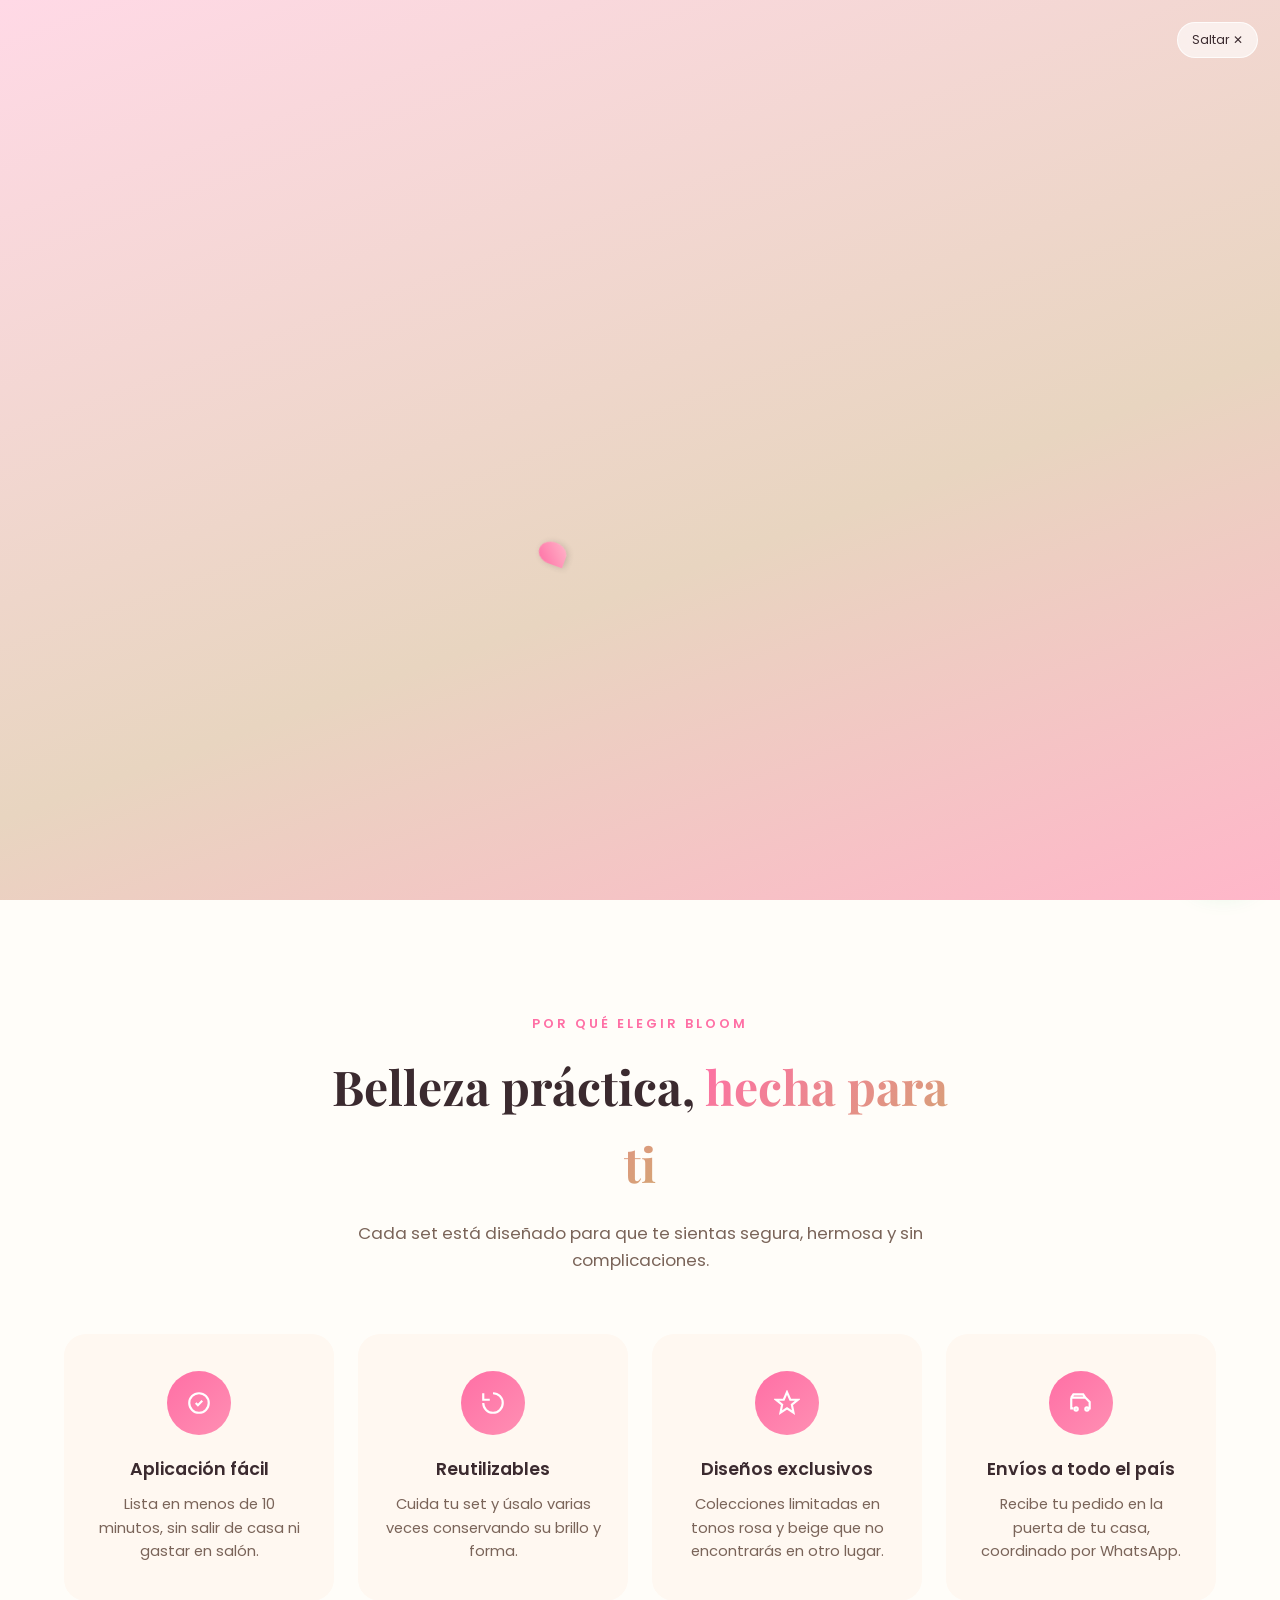
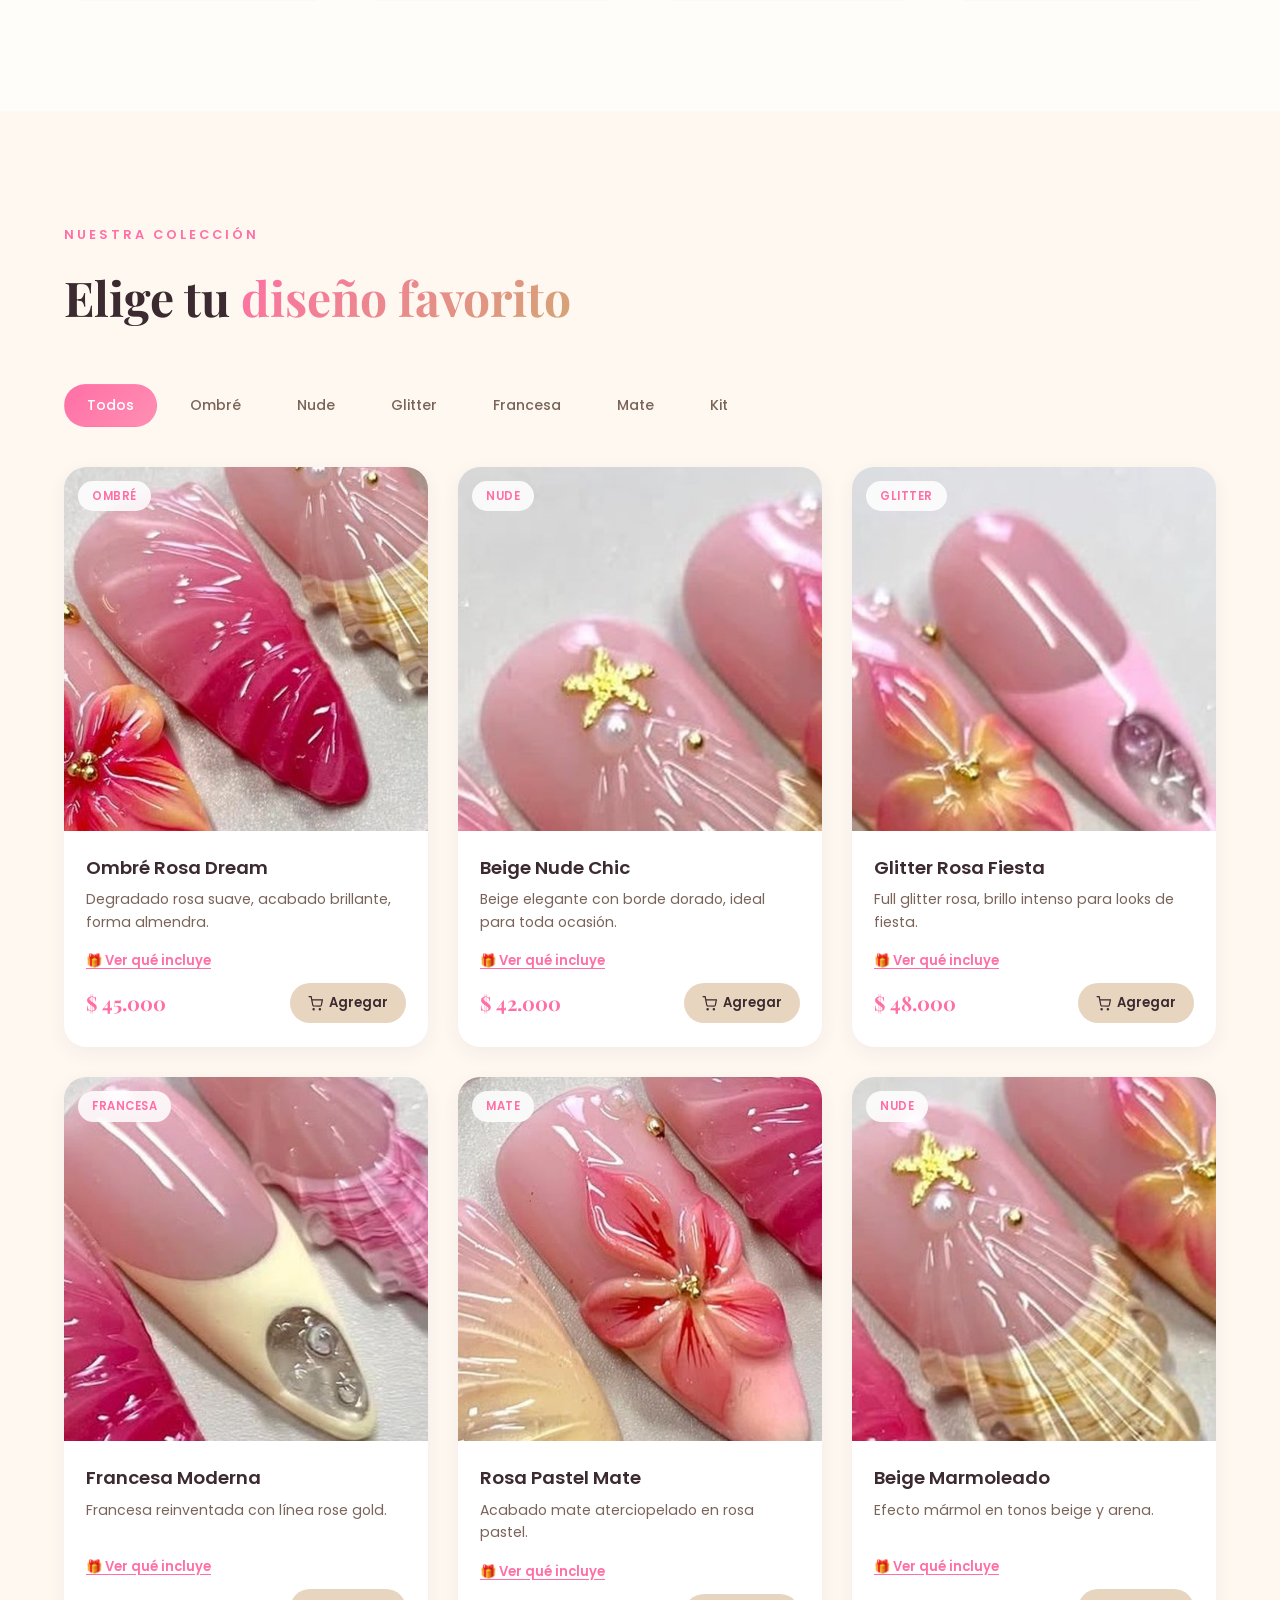
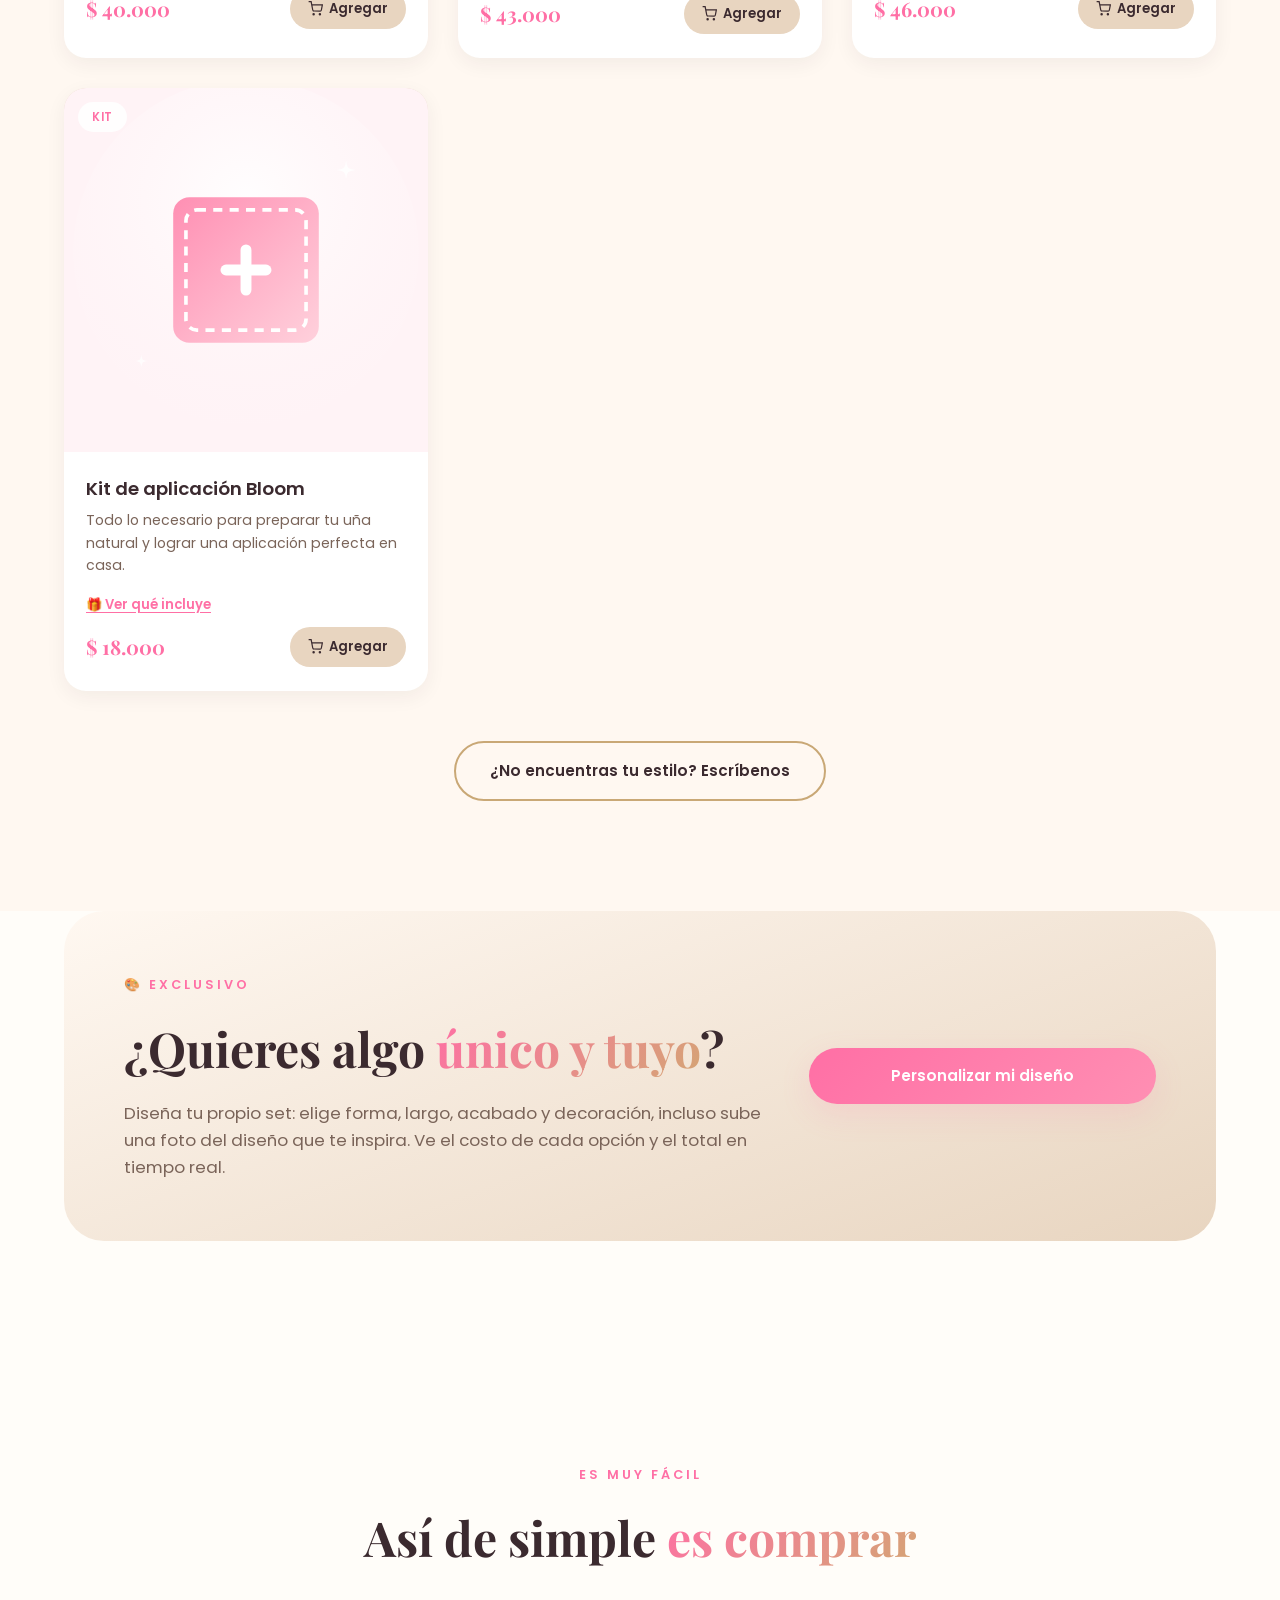
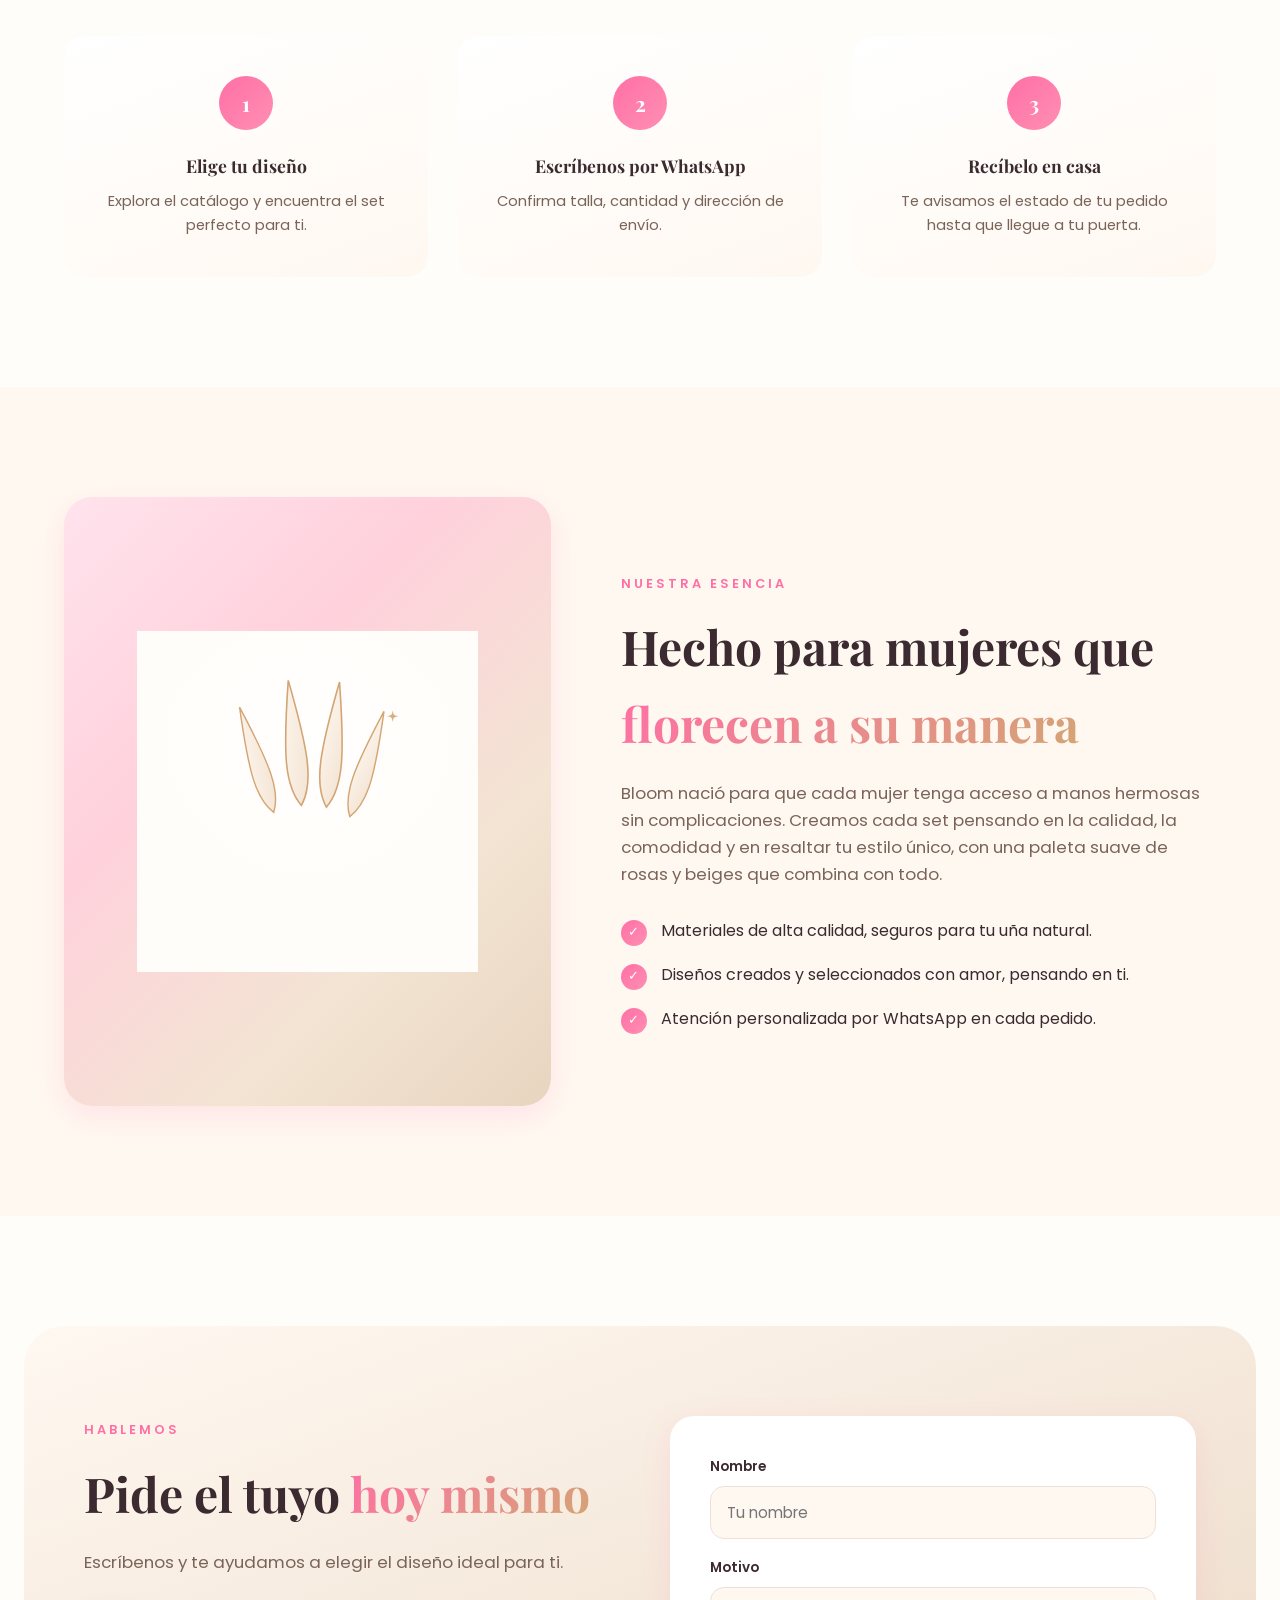
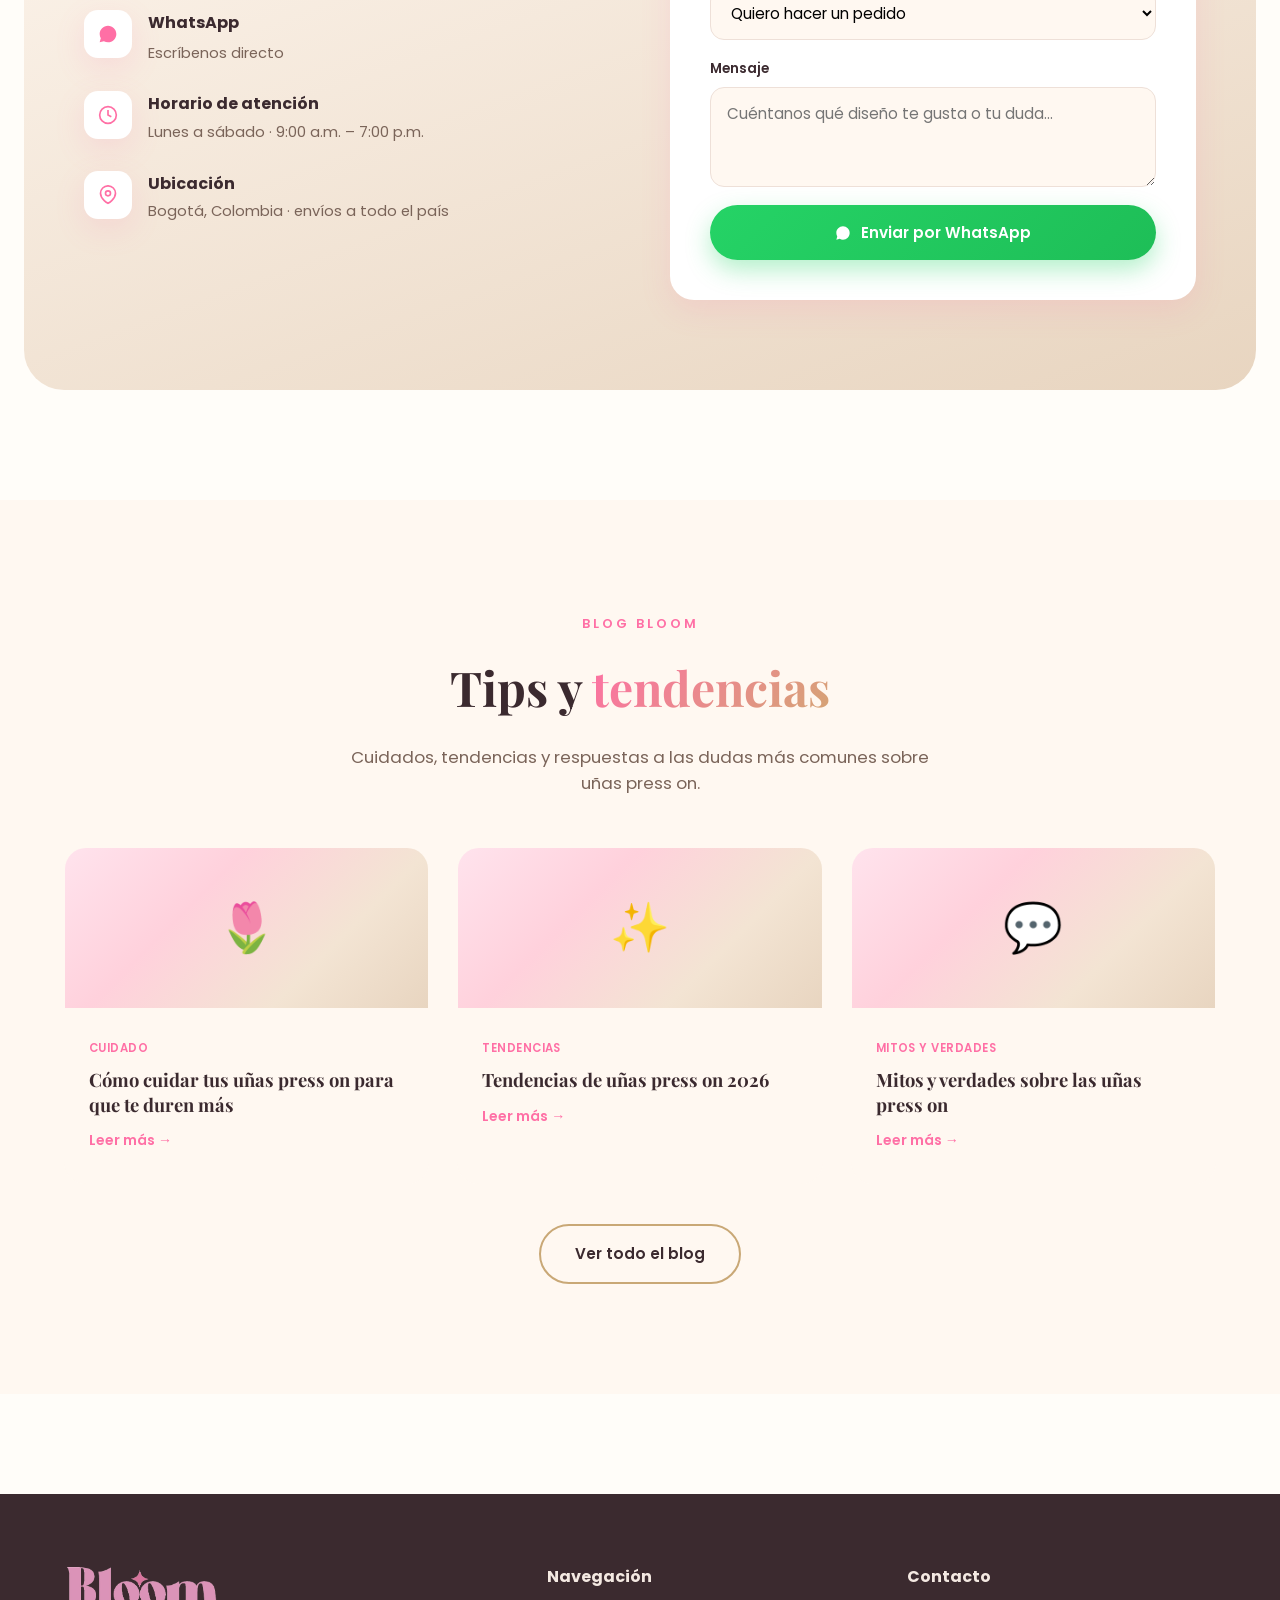
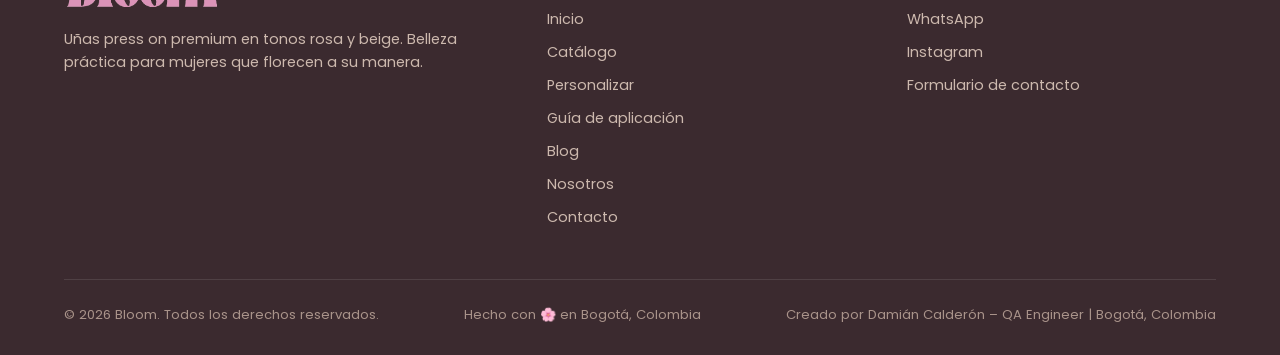
==== commit 61356655: "Add files via upload" ====
--- a/index.html
+++ b/index.html
@@ -59,120 +59,18 @@
     <button type="button" class="intro-saltar" id="intro-saltar">Saltar ✕</button>
 
     <div class="intro-flor-caja" id="intro-flor-caja">
-      <svg class="intro-flor" viewBox="0 0 300 300" width="100%" height="100%">
-        <defs>
-          <radialGradient id="intro-grad-petalo" cx="50%" cy="90%" r="80%">
-            <stop offset="0%" stop-color="#FFC2D9"/>
-            <stop offset="55%" stop-color="#FF7EA8"/>
-            <stop offset="100%" stop-color="#E8467F"/>
-          </radialGradient>
-          <radialGradient id="intro-grad-centro-flor" cx="35%" cy="30%" r="75%">
-            <stop offset="0%" stop-color="#F3D9A8"/>
-            <stop offset="60%" stop-color="#C9A876"/>
-            <stop offset="100%" stop-color="#A9884F"/>
-          </radialGradient>
-          <filter id="intro-sombra-flor" x="-40%" y="-40%" width="180%" height="180%">
-            <feDropShadow dx="0" dy="4" stdDeviation="5" flood-color="#7A3350" flood-opacity="0.28"/>
-          </filter>
-        </defs>
-        <g filter="url(#intro-sombra-flor)">
-          <g>
-            <path class="intro-petalo" d="M150,152 C133,132 122,95 128,55 C130,40 150,28 150,28 C150,28 170,40 172,55 C178,95 167,132 150,152 Z" fill="url(#intro-grad-petalo)" stroke="#D6467A" stroke-width="1" transform="rotate(0 150 150)"/>
-            <path class="intro-petalo" d="M150,152 C133,132 122,95 128,55 C130,40 150,28 150,28 C150,28 170,40 172,55 C178,95 167,132 150,152 Z" fill="url(#intro-grad-petalo)" stroke="#D6467A" stroke-width="1" transform="rotate(60 150 150)"/>
-            <path class="intro-petalo" d="M150,152 C133,132 122,95 128,55 C130,40 150,28 150,28 C150,28 170,40 172,55 C178,95 167,132 150,152 Z" fill="url(#intro-grad-petalo)" stroke="#D6467A" stroke-width="1" transform="rotate(120 150 150)"/>
-            <path class="intro-petalo" d="M150,152 C133,132 122,95 128,55 C130,40 150,28 150,28 C150,28 170,40 172,55 C178,95 167,132 150,152 Z" fill="url(#intro-grad-petalo)" stroke="#D6467A" stroke-width="1" transform="rotate(180 150 150)"/>
-            <path class="intro-petalo" d="M150,152 C133,132 122,95 128,55 C130,40 150,28 150,28 C150,28 170,40 172,55 C178,95 167,132 150,152 Z" fill="url(#intro-grad-petalo)" stroke="#D6467A" stroke-width="1" transform="rotate(240 150 150)"/>
-            <path id="intro-petalo-origen" class="intro-petalo" d="M150,152 C133,132 122,95 128,55 C130,40 150,28 150,28 C150,28 170,40 172,55 C178,95 167,132 150,152 Z" fill="url(#intro-grad-petalo)" stroke="#D6467A" stroke-width="1" transform="rotate(300 150 150)"/>
-          </g>
-          <g stroke="#B8305F" stroke-width="1" opacity="0.35" fill="none">
-            <path d="M150,148 C148,120 148,80 150,45" transform="rotate(0 150 150)"/>
-            <path d="M150,148 C148,120 148,80 150,45" transform="rotate(60 150 150)"/>
-            <path d="M150,148 C148,120 148,80 150,45" transform="rotate(120 150 150)"/>
-            <path d="M150,148 C148,120 148,80 150,45" transform="rotate(180 150 150)"/>
-            <path d="M150,148 C148,120 148,80 150,45" transform="rotate(240 150 150)"/>
-            <path d="M150,148 C148,120 148,80 150,45" transform="rotate(300 150 150)"/>
-          </g>
-          <circle cx="150" cy="150" r="22" fill="url(#intro-grad-centro-flor)" stroke="#8C6C3A" stroke-width="1"/>
-          <g fill="#8C6C3A">
-            <circle cx="141" cy="144" r="1.6"/><circle cx="153" cy="140" r="1.6"/><circle cx="161" cy="150" r="1.6"/>
-            <circle cx="155" cy="159" r="1.6"/><circle cx="143" cy="158" r="1.6"/><circle cx="150" cy="150" r="1.8"/>
-          </g>
-          <ellipse cx="144" cy="143" rx="5" ry="3" fill="#FFF3DC" opacity="0.55"/>
-        </g>
-      </svg>
+      <div class="intro-flor-brillo"></div>
+      <img src="assets/img/intro-flor-cerrada.png" alt="" class="intro-flor-img intro-flor-cerrada">
+      <img src="assets/img/intro-flor-abierta.png" alt="" class="intro-flor-img intro-flor-abierta">
     </div>
 
     <div class="intro-mano-caja" id="intro-mano-caja">
-      <svg class="intro-mano" viewBox="0 0 300 340" width="100%" height="100%">
-        <defs>
-          <linearGradient id="intro-grad-piel" x1="0.2" y1="0" x2="0.8" y2="1">
-            <stop offset="0%" stop-color="#FBE3D2"/>
-            <stop offset="45%" stop-color="#F0C9AE"/>
-            <stop offset="100%" stop-color="#DDA987"/>
-          </linearGradient>
-          <linearGradient id="intro-grad-piel-sombra" x1="0" y1="0" x2="0" y2="1">
-            <stop offset="0%" stop-color="#000000" stop-opacity="0"/>
-            <stop offset="100%" stop-color="#7A4A32" stop-opacity="0.28"/>
-          </linearGradient>
-          <linearGradient id="intro-grad-una-base" x1="0" y1="0" x2="0" y2="1">
-            <stop offset="0%" stop-color="#FCEAE0"/>
-            <stop offset="100%" stop-color="#F1CBB4"/>
-          </linearGradient>
-          <linearGradient id="intro-grad-una" x1="0" y1="0" x2="0" y2="1">
-            <stop offset="0%" stop-color="#FF9EC3"/>
-            <stop offset="55%" stop-color="#FF6FA5"/>
-            <stop offset="100%" stop-color="#C9A876"/>
-          </linearGradient>
-          <filter id="intro-sombra-mano" x="-30%" y="-30%" width="160%" height="160%">
-            <feDropShadow dx="0" dy="10" stdDeviation="9" flood-color="#5C3324" flood-opacity="0.25"/>
-          </filter>
-        </defs>
-
-        <ellipse cx="158" cy="330" rx="82" ry="12" fill="#5C3324" opacity="0.16"/>
-
-        <g filter="url(#intro-sombra-mano)">
-          <!-- muñeca (detrás), mas angosta -->
-          <path d="M106,225 C102,255 100,295 103,328 C130,335 186,335 213,328 C216,295 214,255 210,225 C200,236 116,236 106,225 Z" fill="url(#intro-grad-piel)" stroke="#C68F6C" stroke-width="1.3"/>
-          <path d="M106,225 C114,231 202,231 210,225 C210,231 210,236 210,236 C200,243 116,243 106,236 Z" fill="url(#intro-grad-piel-sombra)" opacity="0.5"/>
-
-          <!-- pulgar, mas delgado (detrás de la palma, base fundida bajo el bulto tenar) -->
-          <g transform="rotate(-52 92 222)">
-            <path d="M82.9,222 C82.1,192 84.4,172 85.1,163 A6.375,6.375 0 1 1 97.9,163 C98.6,172 100.9,192 100.1,222 Z" fill="url(#intro-grad-piel)" stroke="#C68F6C" stroke-width="1.1"/>
-            <path d="M86,185 C89,183 94,183 97,185" stroke="#C68F6C" stroke-width="0.7" fill="none" opacity="0.4"/>
-            <ellipse id="intro-una-1" class="intro-una" cx="91.5" cy="167" rx="5.2" ry="8.4" fill="url(#intro-grad-una-base)" stroke="#C68F6C" stroke-width="0.9"/>
-          </g>
-
-          <!-- palma + dedos: silueta continua, delgada, con separaciones naturales -->
-          <path d="M84,246 C70,224 76,198 92,178 C100,168 108,158 112.2,152
-                   C113.2,106.3 115.8,67.2 116.8,63.2 A5.2,5.2 0 1 1 127.2,63.2
-                   C128.2,67.2 130.8,105 129.8,152
-                   C132.8,162 132.8,176 135.8,182 C138.8,176 138.8,160 141.8,150
-                   C140.8,95.35 143.5,47.5 144.5,43.5 A5.5,5.5 0 1 1 155.5,43.5
-                   C156.5,47.5 159.2,94 158.2,150
-                   C161.2,160 161.2,176 164.2,182 C167.2,176 167.2,162 170.2,152
-                   C169.2,107.3 171.8,69.2 172.8,65.2 A5.2,5.2 0 1 1 183.2,65.2
-                   C184.2,69.2 186.8,106 185.8,152
-                   C188.8,162 189.1,176 192.1,182 C195.1,176 195.4,165 198.4,155
-                   C197.4,126.05 199.5,103.5 200.5,99.5 A4.5,4.5 0 1 1 209.5,99.5
-                   C210.5,103.5 212.6,125 211.6,155
-                   C215.6,185 232,210 228,250 C208,264 116,264 84,246 Z"
-                fill="url(#intro-grad-piel)" stroke="#C68F6C" stroke-width="1.3"/>
-
-          <!-- pliegues de nudillo -->
-          <path d="M117,95 C120,93 124,93 127,95" stroke="#C68F6C" stroke-width="0.7" fill="none" opacity="0.45"/>
-          <path d="M145,78 C149,76 153,76 157,78" stroke="#C68F6C" stroke-width="0.7" fill="none" opacity="0.45"/>
-          <path d="M173,97 C176,95 180,95 183,97" stroke="#C68F6C" stroke-width="0.7" fill="none" opacity="0.45"/>
-          <path d="M198,124 C200,122.5 204,122.5 206,124" stroke="#C68F6C" stroke-width="0.6" fill="none" opacity="0.4"/>
-
-          <!-- uñas, mas pequeñas -->
-          <ellipse id="intro-una-2" class="intro-una" cx="122" cy="67" rx="5.0" ry="8.0" fill="url(#intro-grad-una-base)" stroke="#C68F6C" stroke-width="0.9"/>
-          <ellipse id="intro-una-3" class="intro-una" cx="150" cy="47" rx="5.3" ry="8.5" fill="url(#intro-grad-una-base)" stroke="#C68F6C" stroke-width="0.9"/>
-          <ellipse id="intro-una-4" class="intro-una" cx="178" cy="69" rx="5.0" ry="8.0" fill="url(#intro-grad-una-base)" stroke="#C68F6C" stroke-width="0.9"/>
-          <ellipse id="intro-una-5" class="intro-una" cx="205" cy="103" rx="4.3" ry="7.0" fill="url(#intro-grad-una-base)" stroke="#C68F6C" stroke-width="0.9"/>
-
-          <ellipse cx="150" cy="185" rx="48" ry="26" fill="#FFFFFF" opacity="0.13"/>
-        </g>
-      </svg>
+      <img src="assets/img/intro-mano.png" alt="" class="intro-mano-img">
+      <div id="intro-una-1" class="intro-una" style="left:17.50%; top:42.03%; width:12.14%; height:17.51%; transform:rotate(-8deg);"></div>
+      <div id="intro-una-2" class="intro-una" style="left:11.79%; top:70.93%; width:13.57%; height:17.51%; transform:rotate(-15deg);"></div>
+      <div id="intro-una-3" class="intro-una" style="left:33.21%; top:45.97%; width:12.14%; height:16.64%; transform:rotate(-3deg);"></div>
+      <div id="intro-una-4" class="intro-una" style="left:37.50%; top:71.37%; width:13.57%; height:16.64%; transform:rotate(-8deg);"></div>
+      <div id="intro-una-5" class="intro-una" style="left:59.93%; top:57.71%; width:12.14%; height:14.89%; transform:rotate(12deg);"></div>
     </div>
 
     <div class="intro-petalo-libre" id="intro-petalo-libre"></div>
--- a/css/style.css
+++ b/css/style.css
@@ -1,1694 +1,1709 @@
-/* =========================================================
-   BLOOM · Uñas Press On — Hoja de estilos principal
-   Paleta: rosa + beige, estética futurista/dinámica
-   ========================================================= */
-
-@import url('https://fonts.googleapis.com/css2?family=Playfair+Display:wght@600;700;800&family=Poppins:wght@300;400;500;600;700&display=swap');
-
-:root {
-  /* Paleta principal */
-  --rosa-fuerte: #FF6FA5;
-  --rosa: #FF8FB3;
-  --rosa-claro: #FFB6C9;
-  --rosa-pastel: #FFD9E6;
-  --beige-oscuro: #C9A876;
-  --beige: #D4B996;
-  --beige-claro: #E8D5C0;
-  --crema: #FFF8F1;
-  --blanco: #FFFDF9;
-  --texto-oscuro: #3B2A2F;
-  --texto-suave: #7A6459;
-  --oro-rosa: #D4A574;
-
-  /* Gradientes */
-  --grad-hero: linear-gradient(135deg, #FFE3ED 0%, #FFD1DC 35%, #F3E4D3 70%, #E8D5C0 100%);
-  --grad-boton: linear-gradient(135deg, #FF6FA5 0%, #FF8FB3 100%);
-  --grad-texto: linear-gradient(135deg, #FF6FA5 0%, #D4A574 100%);
-
-  --sombra-suave: 0 10px 30px rgba(255, 111, 165, 0.15);
-  --sombra-fuerte: 0 20px 50px rgba(255, 111, 165, 0.25);
-  --radio: 22px;
-  --transicion: 0.35s cubic-bezier(0.22, 1, 0.36, 1);
-}
-
-* { margin: 0; padding: 0; box-sizing: border-box; }
-
-html { scroll-behavior: smooth; }
-
-body {
-  font-family: 'Poppins', sans-serif;
-  color: var(--texto-oscuro);
-  background: var(--blanco);
-  overflow-x: hidden;
-  line-height: 1.6;
-}
-
-h1, h2, h3, .fuente-display {
-  font-family: 'Playfair Display', serif;
-}
-
-a { text-decoration: none; color: inherit; }
-ul { list-style: none; }
-img { max-width: 100%; display: block; }
-button { font-family: inherit; cursor: pointer; border: none; background: none; }
-
-.contenedor {
-  max-width: 1200px;
-  margin: 0 auto;
-  padding: 0 24px;
-}
-
-.seccion { padding: 110px 0; position: relative; }
-.seccion-etiqueta {
-  display: inline-block;
-  font-size: 0.8rem;
-  letter-spacing: 3px;
-  text-transform: uppercase;
-  color: var(--rosa-fuerte);
-  font-weight: 600;
-  margin-bottom: 14px;
-}
-.seccion-titulo {
-  font-size: clamp(2rem, 4vw, 3rem);
-  font-weight: 700;
-  margin-bottom: 18px;
-  color: var(--texto-oscuro);
-}
-.seccion-titulo span {
-  background: var(--grad-texto);
-  -webkit-background-clip: text;
-  background-clip: text;
-  color: transparent;
-}
-.seccion-descripcion {
-  max-width: 620px;
-  color: var(--texto-suave);
-  font-size: 1.05rem;
-}
-.centrado { text-align: center; margin-left: auto; margin-right: auto; }
-
-/* Animación de aparición al hacer scroll */
-.reveal {
-  opacity: 0;
-  transform: translateY(40px);
-  transition: opacity 0.8s ease, transform 0.8s ease;
-}
-.reveal.visible { opacity: 1; transform: translateY(0); }
-.reveal-delay-1.visible { transition-delay: 0.1s; }
-.reveal-delay-2.visible { transition-delay: 0.2s; }
-.reveal-delay-3.visible { transition-delay: 0.3s; }
-
-/* Botones */
-.btn {
-  display: inline-flex;
-  align-items: center;
-  gap: 10px;
-  padding: 16px 34px;
-  border-radius: 50px;
-  font-weight: 600;
-  font-size: 0.95rem;
-  transition: var(--transicion);
-  white-space: nowrap;
-}
-.btn-primario {
-  background: var(--grad-boton);
-  color: #fff;
-  box-shadow: var(--sombra-suave);
-}
-.btn-primario:hover {
-  transform: translateY(-4px) scale(1.03);
-  box-shadow: var(--sombra-fuerte);
-}
-.btn-secundario {
-  background: transparent;
-  border: 2px solid var(--beige-oscuro);
-  color: var(--texto-oscuro);
-}
-.btn-secundario:hover {
-  background: var(--beige-claro);
-  border-color: var(--rosa);
-  transform: translateY(-3px);
-}
-.btn-whatsapp {
-  background: linear-gradient(135deg, #25D366, #1EBE57);
-  color: #fff;
-  box-shadow: 0 10px 25px rgba(37, 211, 102, 0.35);
-}
-.btn-whatsapp:hover { transform: translateY(-4px) scale(1.03); }
-.btn-pequeno { padding: 10px 20px; font-size: 0.85rem; border-radius: 40px; }
-
-/* =========================== HEADER =========================== */
-.encabezado {
-  position: fixed;
-  top: 0; left: 0; right: 0;
-  z-index: 1000;
-  padding: 22px 0;
-  transition: var(--transicion);
-}
-.encabezado.fijo {
-  padding: 14px 0;
-  background: rgba(255, 253, 249, 0.75);
-  backdrop-filter: blur(16px);
-  -webkit-backdrop-filter: blur(16px);
-  box-shadow: 0 4px 24px rgba(59, 42, 47, 0.06);
-}
-.nav-barra {
-  display: flex;
-  align-items: center;
-  justify-content: space-between;
-  gap: 20px;
-}
-.logo {
-  display: flex;
-  align-items: center;
-  gap: 10px;
-  font-family: 'Playfair Display', serif;
-  font-weight: 800;
-  font-size: 1.6rem;
-  color: var(--texto-oscuro);
-}
-.logo-icono {
-  width: 38px; height: 38px;
-  display: grid; place-items: center;
-  border-radius: 50%;
-  background: var(--grad-boton);
-  color: #fff;
-  animation: girar-suave 8s linear infinite;
-}
-@keyframes girar-suave {
-  0%, 100% { transform: rotate(0deg); }
-  50% { transform: rotate(15deg); }
-}
-.logo span { background: var(--grad-texto); -webkit-background-clip: text; background-clip: text; color: transparent; }
-.logo-img {
-  height: 40px;
-  width: auto;
-  display: block;
-  transition: var(--transicion);
-}
-@media (max-width: 720px) {
-  .logo-img { height: 34px; }
-}
-
-.nav-menu { display: flex; align-items: center; gap: 38px; }
-.nav-menu a {
-  font-size: 0.95rem;
-  font-weight: 500;
-  position: relative;
-  padding: 4px 0;
-}
-.nav-menu a::after {
-  content: "";
-  position: absolute;
-  left: 0; bottom: -2px;
-  width: 0; height: 2px;
-  background: var(--grad-boton);
-  transition: width 0.3s ease;
-}
-.nav-menu a:hover::after { width: 100%; }
-
-.nav-acciones { display: flex; align-items: center; gap: 14px; }
-
-.carrito-icono-link {
-  position: relative;
-  width: 40px; height: 40px;
-  display: grid; place-items: center;
-  border-radius: 50%;
-  background: var(--crema);
-  color: var(--texto-oscuro);
-  transition: var(--transicion);
-  flex-shrink: 0;
-}
-.carrito-icono-link:hover { background: var(--rosa-pastel); color: var(--rosa-fuerte); transform: translateY(-2px); }
-.carrito-badge {
-  position: absolute;
-  top: -4px; right: -4px;
-  min-width: 18px; height: 18px;
-  padding: 0 4px;
-  border-radius: 50%;
-  background: var(--grad-boton);
-  color: #fff;
-  font-size: 0.68rem;
-  font-weight: 700;
-  display: none;
-  align-items: center;
-  justify-content: center;
-}
-
-.menu-hamburguesa {
-  display: none;
-  flex-direction: column;
-  gap: 5px;
-  width: 30px;
-  z-index: 1100;
-}
-.menu-hamburguesa span {
-  height: 2px; width: 100%;
-  background: var(--texto-oscuro);
-  border-radius: 2px;
-  transition: var(--transicion);
-}
-.menu-hamburguesa.activo span:nth-child(1) { transform: translateY(7px) rotate(45deg); }
-.menu-hamburguesa.activo span:nth-child(2) { opacity: 0; }
-.menu-hamburguesa.activo span:nth-child(3) { transform: translateY(-7px) rotate(-45deg); }
-
-/* =========================== HERO =========================== */
-.hero {
-  min-height: 100vh;
-  display: flex;
-  align-items: center;
-  position: relative;
-  padding-top: 120px;
-  background: var(--grad-hero);
-  overflow: hidden;
-}
-.hero::before, .hero::after {
-  content: "";
-  position: absolute;
-  border-radius: 50%;
-  filter: blur(60px);
-  opacity: 0.55;
-  z-index: 0;
-}
-.hero::before {
-  width: 420px; height: 420px;
-  background: var(--rosa-fuerte);
-  top: -120px; right: -80px;
-  animation: flotar 10s ease-in-out infinite;
-}
-.hero::after {
-  width: 320px; height: 320px;
-  background: var(--beige-oscuro);
-  bottom: -100px; left: -60px;
-  animation: flotar 12s ease-in-out infinite reverse;
-}
-@keyframes flotar {
-  0%, 100% { transform: translate(0,0) scale(1); }
-  50% { transform: translate(30px,-30px) scale(1.08); }
-}
-.hero-grid {
-  position: relative;
-  z-index: 1;
-  display: grid;
-  grid-template-columns: 1.05fr 0.95fr;
-  gap: 60px;
-  align-items: center;
-}
-.hero-etiqueta {
-  display: inline-flex;
-  align-items: center;
-  gap: 8px;
-  background: rgba(255,255,255,0.6);
-  backdrop-filter: blur(8px);
-  padding: 8px 18px;
-  border-radius: 40px;
-  font-size: 0.85rem;
-  font-weight: 600;
-  color: var(--rosa-fuerte);
-  margin-bottom: 24px;
-  border: 1px solid rgba(255,111,165,0.25);
-}
-.hero-titulo {
-  font-size: clamp(2.6rem, 5.5vw, 4.2rem);
-  font-weight: 800;
-  line-height: 1.1;
-  margin-bottom: 22px;
-  color: var(--texto-oscuro);
-}
-.hero-titulo .resaltado {
-  background: var(--grad-texto);
-  -webkit-background-clip: text;
-  background-clip: text;
-  color: transparent;
-  position: relative;
-}
-.hero-parrafo {
-  font-size: 1.1rem;
-  color: var(--texto-suave);
-  max-width: 480px;
-  margin-bottom: 34px;
-}
-.hero-acciones { display: flex; flex-wrap: wrap; gap: 16px; margin-bottom: 42px; }
-.hero-metricas { display: flex; gap: 36px; }
-.hero-metrica strong {
-  display: block;
-  font-family: 'Playfair Display', serif;
-  font-size: 1.8rem;
-  color: var(--rosa-fuerte);
-}
-.hero-metrica span { font-size: 0.85rem; color: var(--texto-suave); }
-
-.hero-visual {
-  position: relative;
-  display: grid;
-  place-items: center;
-}
-.hero-tarjeta-flotante {
-  position: relative;
-  width: 100%;
-  max-width: 420px;
-  aspect-ratio: 1/1;
-  border-radius: 32px;
-  background: rgba(255,255,255,0.55);
-  backdrop-filter: blur(20px);
-  -webkit-backdrop-filter: blur(20px);
-  border: 1px solid rgba(255,255,255,0.7);
-  box-shadow: var(--sombra-fuerte);
-  display: grid;
-  place-items: center;
-  padding: 30px;
-  animation: flotar-suave 6s ease-in-out infinite;
-}
-.hero-tarjeta-flotante img { border-radius: 22px; }
-@keyframes flotar-suave {
-  0%, 100% { transform: translateY(0) rotate(0deg); }
-  50% { transform: translateY(-16px) rotate(1.5deg); }
-}
-.chip-flotante {
-  position: absolute;
-  background: #fff;
-  padding: 12px 18px;
-  border-radius: 16px;
-  box-shadow: var(--sombra-suave);
-  font-size: 0.85rem;
-  font-weight: 600;
-  display: flex;
-  align-items: center;
-  gap: 8px;
-}
-.chip-1 { top: 8%; left: -8%; animation: flotar 7s ease-in-out infinite; }
-.chip-2 { bottom: 10%; right: -6%; animation: flotar 8s ease-in-out infinite reverse; }
-
-/* =========================== SCROLL INDICADOR =========================== */
-.scroll-indicador {
-  position: absolute;
-  bottom: 30px; left: 50%;
-  transform: translateX(-50%);
-  display: flex; flex-direction: column; align-items: center; gap: 8px;
-  font-size: 0.75rem;
-  color: var(--texto-suave);
-  z-index: 1;
-}
-.scroll-indicador .linea {
-  width: 1px; height: 40px;
-  background: linear-gradient(var(--rosa-fuerte), transparent);
-  animation: baja 1.8s ease-in-out infinite;
-}
-@keyframes baja { 0% { opacity: 0; } 50% { opacity: 1; } 100% { opacity: 0; } }
-
-/* =========================== BENEFICIOS =========================== */
-.beneficios-grid {
-  display: grid;
-  grid-template-columns: repeat(4, 1fr);
-  gap: 24px;
-  margin-top: 60px;
-}
-.beneficio-card {
-  background: var(--crema);
-  border-radius: var(--radio);
-  padding: 36px 26px;
-  text-align: center;
-  transition: var(--transicion);
-  border: 1px solid transparent;
-}
-.beneficio-card:hover {
-  transform: translateY(-10px);
-  background: #fff;
-  border-color: var(--rosa-pastel);
-  box-shadow: var(--sombra-suave);
-}
-.beneficio-icono {
-  width: 64px; height: 64px;
-  margin: 0 auto 20px;
-  border-radius: 50%;
-  display: grid; place-items: center;
-  background: var(--grad-boton);
-  color: #fff;
-  transition: var(--transicion);
-}
-.beneficio-card:hover .beneficio-icono { transform: rotate(-8deg) scale(1.08); }
-.beneficio-card h3 { font-size: 1.1rem; margin-bottom: 10px; font-family: 'Poppins',sans-serif; font-weight: 600; }
-.beneficio-card p { color: var(--texto-suave); font-size: 0.92rem; }
-
-/* =========================== CATÁLOGO =========================== */
-.catalogo-encabezado {
-  display: flex;
-  justify-content: space-between;
-  align-items: flex-end;
-  flex-wrap: wrap;
-  gap: 24px;
-  margin-bottom: 20px;
-}
-.filtros-catalogo {
-  display: flex;
-  gap: 10px;
-  flex-wrap: wrap;
-  margin: 30px 0 40px;
-}
-.filtro-btn {
-  padding: 10px 22px;
-  border-radius: 40px;
-  background: var(--crema);
-  color: var(--texto-suave);
-  font-size: 0.88rem;
-  font-weight: 500;
-  transition: var(--transicion);
-  border: 1px solid transparent;
-}
-.filtro-btn:hover { border-color: var(--rosa); color: var(--texto-oscuro); }
-.filtro-btn.activo {
-  background: var(--grad-boton);
-  color: #fff;
-}
-
-.catalogo-grid {
-  display: grid;
-  grid-template-columns: repeat(3, 1fr);
-  gap: 30px;
-}
-.producto-card {
-  background: #fff;
-  border-radius: var(--radio);
-  overflow: hidden;
-  box-shadow: 0 6px 20px rgba(59,42,47,0.06);
-  transition: var(--transicion);
-  position: relative;
-}
-.producto-card:hover {
-  transform: translateY(-10px);
-  box-shadow: var(--sombra-fuerte);
-}
-.producto-imagen {
-  position: relative;
-  aspect-ratio: 1/1;
-  overflow: hidden;
-  background: var(--beige-claro);
-}
-.producto-imagen img {
-  width: 100%; height: 100%;
-  object-fit: cover;
-  transition: transform 0.6s ease;
-}
-.producto-card:hover .producto-imagen img { transform: scale(1.08); }
-.producto-categoria-tag {
-  position: absolute;
-  top: 14px; left: 14px;
-  background: rgba(255,255,255,0.85);
-  backdrop-filter: blur(6px);
-  padding: 6px 14px;
-  border-radius: 30px;
-  font-size: 0.72rem;
-  font-weight: 600;
-  color: var(--rosa-fuerte);
-  text-transform: uppercase;
-  letter-spacing: 0.5px;
-}
-.producto-imagen-clic { cursor: pointer; }
-.producto-imagen-clic:focus-visible { outline: 3px solid var(--rosa-fuerte); outline-offset: -3px; }
-.producto-lupa {
-  position: absolute;
-  inset: auto 0 0 0;
-  display: flex;
-  align-items: center;
-  justify-content: center;
-  padding: 10px;
-  background: linear-gradient(0deg, rgba(59,42,47,0.55), transparent);
-  color: #fff;
-  font-size: 0.78rem;
-  font-weight: 600;
-  opacity: 0;
-  transform: translateY(8px);
-  transition: var(--transicion);
-}
-.producto-imagen-clic:hover .producto-lupa,
-.producto-imagen-clic:focus-visible .producto-lupa { opacity: 1; transform: translateY(0); }
-.producto-ver-incluye-btn {
-  display: inline-flex;
-  align-items: center;
-  gap: 6px;
-  background: none;
-  border: none;
-  padding: 0;
-  margin: -8px 0 12px;
-  color: var(--rosa-fuerte);
-  font-size: 0.82rem;
-  font-weight: 600;
-  cursor: pointer;
-  text-decoration: underline;
-  text-underline-offset: 3px;
-}
-.producto-ver-incluye-btn:hover { color: var(--oro-rosa); }
-.producto-info { padding: 22px 22px 24px; }
-.producto-info h3 { font-size: 1.15rem; margin-bottom: 6px; font-family: 'Poppins', sans-serif; font-weight: 600; }
-.producto-descripcion { color: var(--texto-suave); font-size: 0.88rem; margin-bottom: 14px; min-height: 40px; }
-.producto-precio-fila {
-  display: flex;
-  justify-content: space-between;
-  align-items: center;
-}
-.producto-precio {
-  font-family: 'Playfair Display', serif;
-  font-weight: 700;
-  font-size: 1.25rem;
-  color: var(--rosa-fuerte);
-}
-.producto-pedido-btn {
-  background: var(--beige-claro);
-  color: var(--texto-oscuro);
-  padding: 10px 18px;
-  border-radius: 40px;
-  font-size: 0.82rem;
-  font-weight: 600;
-  display: inline-flex;
-  align-items: center;
-  gap: 6px;
-  transition: var(--transicion);
-}
-.producto-pedido-btn:hover {
-  background: linear-gradient(135deg, #25D366, #1EBE57);
-  color: #fff;
-}
-.producto-en-carrito {
-  display: none;
-  align-items: center;
-  gap: 6px;
-  width: fit-content;
-  font-size: 0.78rem;
-  font-weight: 600;
-  color: var(--rosa-fuerte);
-  background: var(--rosa-pastel);
-  padding: 6px 14px;
-  border-radius: 30px;
-  margin-top: 12px;
-  animation: pop-suave 0.3s ease;
-}
-.producto-en-carrito.visible { display: flex; }
-@keyframes pop-suave {
-  0% { transform: scale(0.9); opacity: 0.5; }
-  100% { transform: scale(1); opacity: 1; }
-}
-.catalogo-vacio {
-  text-align: center;
-  padding: 60px 20px;
-  color: var(--texto-suave);
-  grid-column: 1 / -1;
-}
-.catalogo-cta { text-align: center; margin-top: 50px; }
-
-/* =========================== PASOS / CÓMO COMPRAR =========================== */
-.pasos-grid {
-  display: grid;
-  grid-template-columns: repeat(3, 1fr);
-  gap: 30px;
-  margin-top: 60px;
-  position: relative;
-}
-.paso-card {
-  background: linear-gradient(160deg, #fff, var(--crema));
-  border-radius: var(--radio);
-  padding: 40px 30px;
-  text-align: center;
-  position: relative;
-  transition: var(--transicion);
-}
-.paso-card:hover { transform: translateY(-8px); box-shadow: var(--sombra-suave); }
-.paso-numero {
-  width: 54px; height: 54px;
-  margin: 0 auto 22px;
-  border-radius: 50%;
-  background: var(--grad-boton);
-  color: #fff;
-  display: grid; place-items: center;
-  font-family: 'Playfair Display', serif;
-  font-weight: 700;
-  font-size: 1.3rem;
-}
-.paso-card h3 { margin-bottom: 10px; font-size: 1.1rem; }
-.paso-card p { color: var(--texto-suave); font-size: 0.92rem; }
-.paso-video-btn {
-  display: inline-flex;
-  align-items: center;
-  gap: 6px;
-  margin-top: 16px;
-  padding: 9px 18px;
-  border-radius: 30px;
-  background: var(--rosa-pastel);
-  color: var(--rosa-fuerte);
-  font-size: 0.8rem;
-  font-weight: 600;
-  border: none;
-  cursor: pointer;
-  transition: var(--transicion);
-}
-.paso-video-btn:hover { background: var(--grad-boton); color: #fff; transform: translateY(-2px); }
-
-/* ---- Modal de video (guia.html) ---- */
-.modal-video {
-  position: relative;
-  background: var(--blanco);
-  border-radius: 26px;
-  max-width: 480px;
-  width: 100%;
-  padding: 30px;
-  box-shadow: var(--sombra-fuerte);
-  animation: modal-aparecer 0.3s ease;
-  text-align: center;
-}
-.modal-video h3 {
-  font-family: 'Playfair Display', serif;
-  font-size: 1.2rem;
-  margin: 4px 40px 20px 0;
-  text-align: left;
-}
-.modal-video video {
-  width: 100%;
-  max-height: 65vh;
-  border-radius: 16px;
-  background: #000;
-  display: block;
-}
-.modal-video-aviso {
-  padding: 46px 20px;
-  background: var(--crema);
-  border: 1.5px dashed var(--rosa-claro);
-  border-radius: 16px;
-  color: var(--texto-suave);
-  font-size: 0.95rem;
-  line-height: 1.6;
-}
-.modal-video-aviso span { font-size: 0.82rem; }
-@media (max-width: 600px) {
-  .modal-video { padding: 22px; }
-  .modal-video h3 { font-size: 1.05rem; }
-}
-
-/* =========================== NOSOTROS =========================== */
-.nosotros-grid {
-  display: grid;
-  grid-template-columns: 0.9fr 1.1fr;
-  gap: 70px;
-  align-items: center;
-}
-.nosotros-visual {
-  position: relative;
-  border-radius: 28px;
-  overflow: hidden;
-  background: var(--grad-hero);
-  aspect-ratio: 4/5;
-  display: grid;
-  place-items: center;
-  box-shadow: var(--sombra-suave);
-}
-.nosotros-visual img { width: 70%; }
-.nosotros-lista { margin-top: 30px; display: grid; gap: 16px; }
-.nosotros-item { display: flex; gap: 14px; align-items: flex-start; }
-.nosotros-check {
-  width: 26px; height: 26px; flex-shrink: 0;
-  border-radius: 50%;
-  background: var(--grad-boton);
-  color: #fff;
-  display: grid; place-items: center;
-  font-size: 0.8rem;
-  margin-top: 2px;
-}
-
-/* =========================== CONTACTO =========================== */
-.contacto-seccion {
-  background: linear-gradient(160deg, var(--crema), var(--beige-claro));
-  border-radius: 40px;
-  margin: 0 24px;
-  padding: 90px 60px;
-  position: relative;
-  overflow: hidden;
-}
-.contacto-grid {
-  display: grid;
-  grid-template-columns: 1fr 1fr;
-  gap: 60px;
-  position: relative;
-  z-index: 1;
-}
-.contacto-info-item {
-  display: flex;
-  gap: 16px;
-  align-items: flex-start;
-  margin-bottom: 26px;
-}
-.contacto-icono {
-  width: 48px; height: 48px; flex-shrink: 0;
-  border-radius: 14px;
-  background: #fff;
-  display: grid; place-items: center;
-  color: var(--rosa-fuerte);
-  box-shadow: var(--sombra-suave);
-}
-.contacto-info-item h4 { font-size: 1rem; margin-bottom: 4px; }
-.contacto-info-item p, .contacto-info-item a { color: var(--texto-suave); font-size: 0.92rem; }
-
-.form-contacto {
-  background: #fff;
-  border-radius: 24px;
-  padding: 40px;
-  box-shadow: var(--sombra-suave);
-  display: grid;
-  gap: 18px;
-}
-.campo { display: grid; gap: 8px; }
-.campo label { font-size: 0.85rem; font-weight: 600; color: var(--texto-oscuro); }
-.campo input, .campo textarea, .campo select {
-  padding: 14px 16px;
-  border-radius: 14px;
-  border: 1.5px solid #eee0d8;
-  font-family: inherit;
-  font-size: 0.95rem;
-  transition: var(--transicion);
-  background: var(--crema);
-}
-.campo input:focus, .campo textarea:focus, .campo select:focus {
-  outline: none;
-  border-color: var(--rosa);
-  background: #fff;
-}
-.campo textarea { resize: vertical; min-height: 100px; }
-
-/* =========================== FOOTER =========================== */
-.pie-pagina {
-  background: var(--texto-oscuro);
-  color: #f4e9e2;
-  padding: 70px 0 30px;
-  margin-top: 100px;
-}
-.pie-grid {
-  display: grid;
-  grid-template-columns: 1.4fr 1fr 1fr;
-  gap: 50px;
-  margin-bottom: 50px;
-}
-.pie-logo { font-family: 'Playfair Display', serif; font-size: 1.6rem; font-weight: 800; margin-bottom: 16px; }
-.pie-logo span { color: var(--rosa-claro); }
-.pie-logo-img { height: 46px; width: auto; margin-bottom: 18px; }
-.pie-pagina p { color: #cdb9ae; font-size: 0.9rem; }
-.pie-pagina h4 { margin-bottom: 18px; font-size: 1rem; }
-.pie-enlaces { display: grid; gap: 10px; }
-.pie-enlaces a { color: #cdb9ae; font-size: 0.9rem; transition: var(--transicion); }
-.pie-enlaces a:hover { color: var(--rosa-claro); padding-left: 4px; }
-.pie-inferior {
-  border-top: 1px solid rgba(255,255,255,0.1);
-  padding-top: 24px;
-  display: flex;
-  justify-content: space-between;
-  flex-wrap: wrap;
-  gap: 10px;
-  font-size: 0.82rem;
-  color: #a9938a;
-}
-.pie-inferior a { color: #a9938a; }
-.pie-inferior a:hover { color: var(--rosa-claro); }
-
-/* =========================== WHATSAPP FLOTANTE =========================== */
-.whatsapp-flotante {
-  position: fixed;
-  bottom: 26px; right: 26px;
-  z-index: 999;
-  width: 62px; height: 62px;
-  border-radius: 50%;
-  background: linear-gradient(135deg, #25D366, #1EBE57);
-  display: grid; place-items: center;
-  color: #fff;
-  box-shadow: 0 10px 30px rgba(37,211,102,0.45);
-  animation: pulso 2.4s infinite;
-  transition: var(--transicion);
-}
-.whatsapp-flotante:hover { transform: scale(1.1); }
-@keyframes pulso {
-  0% { box-shadow: 0 0 0 0 rgba(37,211,102,0.5); }
-  70% { box-shadow: 0 0 0 18px rgba(37,211,102,0); }
-  100% { box-shadow: 0 0 0 0 rgba(37,211,102,0); }
-}
-
-/* =========================== MODAL PRODUCTO RÁPIDO =========================== */
-.toast {
-  position: fixed;
-  bottom: 30px; left: 50%;
-  transform: translateX(-50%) translateY(20px);
-  background: var(--texto-oscuro);
-  color: #fff;
-  padding: 14px 26px;
-  border-radius: 40px;
-  font-size: 0.88rem;
-  opacity: 0;
-  pointer-events: none;
-  transition: var(--transicion);
-  z-index: 2000;
-}
-.toast.mostrar { opacity: 1; transform: translateX(-50%) translateY(0); }
-
-/* =========================== RESPONSIVE =========================== */
-@media (max-width: 980px) {
-  .hero-grid { grid-template-columns: 1fr; text-align: center; }
-  .hero-parrafo { margin-left: auto; margin-right: auto; }
-  .hero-acciones, .hero-metricas { justify-content: center; }
-  .hero-visual { order: -1; }
-  .promo-banda-envoltorio.alineado-izquierda { justify-content: center; }
-  .beneficios-grid { grid-template-columns: repeat(2, 1fr); }
-  .catalogo-grid { grid-template-columns: repeat(2, 1fr); }
-  .pasos-grid { grid-template-columns: 1fr; }
-  .nosotros-grid { grid-template-columns: 1fr; }
-  .contacto-grid { grid-template-columns: 1fr; }
-  .pie-grid { grid-template-columns: 1fr; gap: 30px; }
-}
-
-@media (max-width: 720px) {
-  .seccion { padding: 80px 0; }
-  .nav-menu {
-    position: fixed;
-    top: 0; right: -100%;
-    height: 100vh;
-    width: 78%;
-    max-width: 340px;
-    background: var(--blanco);
-    flex-direction: column;
-    justify-content: center;
-    gap: 34px;
-    transition: right 0.4s cubic-bezier(0.22,1,0.36,1);
-    box-shadow: -10px 0 40px rgba(0,0,0,0.1);
-  }
-  .nav-menu.abierto { right: 0; }
-  .nav-acciones .btn-secundario { display: none; }
-  .menu-hamburguesa { display: flex; }
-  .beneficios-grid { grid-template-columns: 1fr; }
-  .catalogo-grid { grid-template-columns: 1fr; }
-  .contacto-seccion { margin: 0 12px; padding: 60px 24px; border-radius: 28px; }
-  .form-contacto { padding: 26px; }
-}
-
-/* =========================== ADMIN (admin.html) =========================== */
-.admin-body { background: var(--crema); min-height: 100vh; }
-.admin-header {
-  background: #fff;
-  padding: 20px 0;
-  box-shadow: 0 2px 20px rgba(0,0,0,0.05);
-  position: sticky; top: 0; z-index: 50;
-}
-.admin-header .contenedor { display: flex; justify-content: space-between; align-items: center; }
-.admin-layout {
-  max-width: 1100px;
-  margin: 40px auto;
-  padding: 0 24px 80px;
-  display: grid;
-  grid-template-columns: 380px 1fr;
-  gap: 30px;
-  align-items: start;
-}
-.panel {
-  background: #fff;
-  border-radius: 22px;
-  padding: 30px;
-  box-shadow: 0 6px 24px rgba(59,42,47,0.06);
-}
-.panel h2 { font-size: 1.2rem; margin-bottom: 6px; }
-.panel .ayuda { color: var(--texto-suave); font-size: 0.85rem; margin-bottom: 22px; }
-.preview-imagen {
-  width: 100%;
-  aspect-ratio: 1/1;
-  border-radius: 16px;
-  background: var(--beige-claro);
-  display: grid; place-items: center;
-  overflow: hidden;
-  margin-bottom: 8px;
-  border: 2px dashed var(--beige-oscuro);
-}
-.preview-imagen img { width: 100%; height: 100%; object-fit: cover; }
-.preview-imagen span { color: var(--texto-suave); font-size: 0.85rem; text-align: center; padding: 10px; }
-.acciones-panel { display: flex; gap: 10px; margin-top: 10px; flex-wrap: wrap; }
-.lista-productos-admin { display: grid; gap: 16px; }
-.producto-admin-fila {
-  display: flex;
-  gap: 16px;
-  background: #fff;
-  border-radius: 16px;
-  padding: 14px;
-  box-shadow: 0 4px 16px rgba(59,42,47,0.05);
-  align-items: center;
-}
-.producto-admin-fila img { width: 70px; height: 70px; border-radius: 12px; object-fit: cover; background: var(--beige-claro); }
-.producto-admin-info { flex: 1; }
-.producto-admin-info h4 { font-size: 0.98rem; margin-bottom: 3px; }
-.cliente-descuento-tag {
-  display: inline-block;
-  font-size: 0.68rem;
-  font-weight: 700;
-  color: #fff;
-  background: var(--grad-boton);
-  padding: 3px 10px;
-  border-radius: 20px;
-  margin-left: 8px;
-  vertical-align: middle;
-}
-.historial-bloque {
-  width: 100%;
-  margin-top: 14px;
-  padding-top: 14px;
-  border-top: 1.5px dashed #eadfd4;
-  display: grid;
-  gap: 8px;
-}
-.historial-fila {
-  display: grid;
-  grid-template-columns: 90px 1fr 110px auto;
-  align-items: center;
-  gap: 12px;
-  background: var(--crema);
-  border-radius: 10px;
-  padding: 8px 12px;
-  font-size: 0.82rem;
-}
-.historial-fecha { color: var(--texto-suave); font-weight: 600; }
-.historial-nota { color: var(--texto-oscuro); }
-.historial-monto { color: var(--rosa-fuerte); font-weight: 700; text-align: right; }
-.historial-borrar { width: 28px; height: 28px; }
-@media (max-width: 600px) {
-  .historial-fila { grid-template-columns: 1fr auto; row-gap: 4px; }
-  .historial-nota { grid-column: 1 / -1; order: 3; }
-  .historial-monto { text-align: left; }
-}
-.producto-admin-info span { font-size: 0.82rem; color: var(--texto-suave); }
-.producto-admin-precio { font-weight: 700; color: var(--rosa-fuerte); margin-right: 10px; white-space: nowrap; }
-.producto-admin-acciones { display: flex; gap: 8px; }
-.icono-btn {
-  width: 36px; height: 36px;
-  border-radius: 10px;
-  display: grid; place-items: center;
-  background: var(--crema);
-  color: var(--texto-suave);
-  transition: var(--transicion);
-}
-.icono-btn:hover { background: var(--rosa-pastel); color: var(--rosa-fuerte); }
-.icono-btn.borrar:hover { background: #ffe0e0; color: #d64545; }
-.aviso-caja {
-  background: #FFF3E0;
-  border: 1px solid #FFD9A0;
-  color: #8a5a1f;
-  border-radius: 14px;
-  padding: 14px 18px;
-  font-size: 0.85rem;
-  margin-bottom: 20px;
-}
-.login-caja {
-  max-width: 380px;
-  margin: 120px auto;
-  background: #fff;
-  padding: 40px;
-  border-radius: 22px;
-  box-shadow: var(--sombra-fuerte);
-  text-align: center;
-}
-.login-caja h2 { margin-bottom: 8px; }
-.login-caja p { color: var(--texto-suave); font-size: 0.88rem; margin-bottom: 24px; }
-.login-caja input {
-  width: 100%;
-  padding: 14px 16px;
-  border-radius: 14px;
-  border: 1.5px solid #eee0d8;
-  margin-bottom: 14px;
-  font-family: inherit;
-  background: var(--crema);
-}
-.login-error { color: #d64545; font-size: 0.82rem; min-height: 18px; margin-bottom: 6px; }
-
-@media (max-width: 860px) {
-  .admin-layout { grid-template-columns: 1fr; }
-}
-
-/* =========================== PERSONALIZADOR =========================== */
-.personalizar-hero {
-  padding: 150px 0 60px;
-  background: var(--grad-hero);
-  text-align: center;
-  position: relative;
-  overflow: hidden;
-}
-.personalizar-hero::before {
-  content: "";
-  position: absolute;
-  width: 380px; height: 380px;
-  border-radius: 50%;
-  background: var(--rosa-fuerte);
-  filter: blur(70px);
-  opacity: 0.35;
-  top: -140px; left: 50%;
-  transform: translateX(-50%);
-}
-.personalizar-hero .contenedor { position: relative; z-index: 1; }
-
-.configurador-layout {
-  display: grid;
-  grid-template-columns: 1fr 360px;
-  gap: 40px;
-  align-items: start;
-}
-
-.categoria-bloque { margin-bottom: 46px; }
-
-.categoria-encabezado { display: flex; align-items: baseline; justify-content: space-between; margin-bottom: 6px; }
-.categoria-titulo { font-size: 1.3rem; font-weight: 700; font-family: 'Playfair Display', serif; }
-.categoria-ayuda { color: var(--texto-suave); font-size: 0.85rem; margin-bottom: 20px; }
-.categoria-tipo-tag {
-  font-size: 0.72rem;
-  font-weight: 600;
-  color: var(--rosa-fuerte);
-  background: var(--rosa-pastel);
-  padding: 4px 12px;
-  border-radius: 30px;
-  text-transform: uppercase;
-  letter-spacing: 0.4px;
-}
-
-.opciones-grid {
-  display: grid;
-  grid-template-columns: repeat(auto-fill, minmax(150px, 1fr));
-  gap: 14px;
-}
-.opcion-card {
-  position: relative;
-  background: #fff;
-  border: 2px solid #f1e4da;
-  border-radius: 16px;
-  padding: 16px 16px 14px;
-  cursor: pointer;
-  transition: var(--transicion);
-  text-align: left;
-}
-.opcion-card:hover { border-color: var(--rosa-claro); transform: translateY(-3px); }
-.opcion-card.seleccionada {
-  border-color: var(--rosa-fuerte);
-  background: linear-gradient(160deg, #fff, var(--rosa-pastel) 220%);
-  box-shadow: var(--sombra-suave);
-}
-.opcion-marca {
-  position: absolute;
-  top: 10px; right: 10px;
-  width: 20px; height: 20px;
-  border-radius: 50%;
-  border: 2px solid #e6d6cb;
-  background: #fff;
-  display: grid; place-items: center;
-  font-size: 0.65rem;
-  color: transparent;
-  transition: var(--transicion);
-}
-.opcion-card.seleccionada .opcion-marca {
-  background: var(--grad-boton);
-  border-color: transparent;
-  color: #fff;
-}
-.opcion-nombre { font-weight: 600; font-size: 0.94rem; margin-bottom: 4px; padding-right: 22px; }
-.opcion-costo { font-size: 0.82rem; color: var(--texto-suave); }
-.opcion-costo.gratis { color: #4a9d6a; font-weight: 600; }
-
-.subir-imagen-caja {
-  border: 2px dashed var(--beige-oscuro);
-  border-radius: 18px;
-  padding: 26px;
-  text-align: center;
-  background: var(--crema);
-  transition: var(--transicion);
-}
-.subir-imagen-caja.tiene-imagen { border-style: solid; border-color: var(--rosa); }
-.subir-imagen-caja input[type="file"] { margin-top: 12px; }
-.imagen-referencia-preview {
-  max-width: 220px;
-  margin: 16px auto 0;
-  border-radius: 14px;
-  overflow: hidden;
-  box-shadow: var(--sombra-suave);
-}
-.imagen-referencia-preview img { width: 100%; display: block; }
-.quitar-imagen-btn {
-  margin-top: 10px;
-  font-size: 0.8rem;
-  color: #d64545;
-  font-weight: 600;
-  text-decoration: underline;
-}
-
-.resumen-panel {
-  position: sticky;
-  top: 110px;
-  background: #fff;
-  border-radius: 24px;
-  padding: 30px;
-  box-shadow: var(--sombra-fuerte);
-  border: 1px solid var(--rosa-pastel);
-}
-.resumen-panel h3 { font-size: 1.1rem; margin-bottom: 18px; }
-.resumen-lista { display: grid; gap: 12px; margin-bottom: 20px; min-height: 40px; }
-.resumen-item { display: flex; justify-content: space-between; font-size: 0.86rem; color: var(--texto-suave); gap: 10px; }
-.resumen-item strong { color: var(--texto-oscuro); font-weight: 500; }
-.resumen-item span.valor { white-space: nowrap; color: var(--texto-oscuro); font-weight: 600; }
-.resumen-vacio { color: var(--texto-suave); font-size: 0.85rem; font-style: italic; }
-.resumen-divisor { border: none; border-top: 1.5px dashed #eadfd4; margin: 4px 0 16px; }
-.resumen-total-fila { display: flex; justify-content: space-between; align-items: baseline; margin-bottom: 22px; }
-.resumen-total-fila span:first-child { font-weight: 600; }
-.resumen-total-valor { font-family: 'Playfair Display', serif; font-weight: 800; font-size: 1.7rem; color: var(--rosa-fuerte); }
-.resumen-imagen-chip {
-  display: flex; align-items: center; gap: 8px;
-  font-size: 0.8rem; color: var(--texto-suave);
-  background: var(--crema); padding: 8px 12px; border-radius: 30px;
-  margin-bottom: 16px;
-}
-
-@media (max-width: 980px) {
-  .configurador-layout { grid-template-columns: 1fr; }
-  .resumen-panel { position: static; }
-}
-
-/* =========================== GUÍA / TUTORIAL =========================== */
-.materiales-grid {
-  display: grid;
-  grid-template-columns: repeat(5, 1fr);
-  gap: 20px;
-  margin-top: 40px;
-}
-@media (max-width: 980px) {
-  .materiales-grid { grid-template-columns: repeat(3, 1fr); }
-}
-@media (max-width: 600px) {
-  .materiales-grid { grid-template-columns: repeat(2, 1fr); }
-}
-
-.banner-personalizar-grid {
-  display: grid;
-  grid-template-columns: 1.3fr 0.7fr;
-  align-items: center;
-  gap: 40px;
-}
-@media (max-width: 980px) {
-  .banner-personalizar-grid { grid-template-columns: 1fr; text-align: center; }
-}
-
-/* =========================== CARRITO =========================== */
-.carrito-layout {
-  display: grid;
-  grid-template-columns: 1fr 380px;
-  gap: 40px;
-  align-items: start;
-}
-.carrito-vacio {
-  text-align: center;
-  padding: 70px 30px;
-  background: var(--crema);
-  border-radius: 24px;
-}
-.carrito-vacio .icono-vacio { font-size: 3rem; margin-bottom: 16px; }
-
-.carrito-item {
-  display: flex;
-  gap: 18px;
-  align-items: center;
-  background: #fff;
-  border-radius: 20px;
-  padding: 18px;
-  box-shadow: 0 6px 20px rgba(59,42,47,0.06);
-  margin-bottom: 16px;
-}
-.carrito-item-imagen {
-  width: 84px; height: 84px;
-  border-radius: 14px;
-  overflow: hidden;
-  background: var(--beige-claro);
-  flex-shrink: 0;
-}
-.carrito-item-imagen img { width: 100%; height: 100%; object-fit: cover; }
-.carrito-item-info { flex: 1; min-width: 0; }
-.carrito-item-info h4 { font-size: 1.02rem; margin-bottom: 4px; }
-.carrito-item-tipo {
-  display: inline-block;
-  font-size: 0.7rem;
-  font-weight: 700;
-  color: var(--rosa-fuerte);
-  background: var(--rosa-pastel);
-  padding: 3px 10px;
-  border-radius: 20px;
-  text-transform: uppercase;
-  letter-spacing: 0.4px;
-  margin-bottom: 6px;
-}
-.carrito-item-detalle {
-  font-size: 0.78rem;
-  color: var(--texto-suave);
-  margin: 4px 0 0;
-  line-height: 1.5;
-}
-.carrito-item-precio { font-weight: 700; color: var(--rosa-fuerte); white-space: nowrap; margin-left: auto; }
-.carrito-item-acciones {
-  display: flex; flex-direction: column; align-items: flex-end; gap: 10px;
-  flex-shrink: 0;
-}
-.cantidad-stepper {
-  display: flex; align-items: center; gap: 10px;
-  background: var(--crema);
-  border-radius: 30px;
-  padding: 4px 6px;
-}
-.cantidad-stepper button {
-  width: 26px; height: 26px;
-  border-radius: 50%;
-  background: #fff;
-  display: grid; place-items: center;
-  font-weight: 700;
-  color: var(--texto-oscuro);
-  box-shadow: 0 2px 6px rgba(0,0,0,0.08);
-}
-.cantidad-stepper button:hover { background: var(--rosa-pastel); color: var(--rosa-fuerte); }
-.cantidad-stepper span { min-width: 16px; text-align: center; font-weight: 600; font-size: 0.9rem; }
-.quitar-item-btn { color: #d64545; font-size: 0.78rem; font-weight: 600; }
-.quitar-item-btn:hover { text-decoration: underline; }
-
-.carrito-resumen-panel {
-  position: sticky;
-  top: 110px;
-  background: #fff;
-  border-radius: 24px;
-  padding: 30px;
-  box-shadow: var(--sombra-fuerte);
-  border: 1px solid var(--rosa-pastel);
-}
-.carrito-resumen-panel h3 { font-size: 1.1rem; margin-bottom: 18px; }
-
-.envio-opciones { display: grid; gap: 12px; margin-bottom: 18px; }
-.envio-opcion {
-  display: flex; align-items: flex-start; gap: 12px;
-  border: 2px solid #f1e4da;
-  border-radius: 16px;
-  padding: 14px 16px;
-  cursor: pointer;
-  transition: var(--transicion);
-}
-.envio-opcion:hover { border-color: var(--rosa-claro); }
-.envio-opcion.seleccionada { border-color: var(--rosa-fuerte); background: var(--rosa-pastel); }
-.envio-opcion input { margin-top: 3px; accent-color: var(--rosa-fuerte); }
-.envio-opcion-texto strong { display: block; font-size: 0.92rem; margin-bottom: 2px; }
-.envio-opcion-texto span { font-size: 0.8rem; color: var(--texto-suave); }
-.campo-ciudad { margin-bottom: 18px; }
-
-.carrito-totales { border-top: 1.5px dashed #eadfd4; padding-top: 16px; margin-bottom: 20px; }
-.carrito-totales .fila { display: flex; justify-content: space-between; font-size: 0.9rem; margin-bottom: 8px; color: var(--texto-suave); }
-.carrito-totales .fila.total { font-weight: 700; color: var(--texto-oscuro); font-size: 1.05rem; margin-top: 8px; }
-.carrito-totales .total-valor { font-family: 'Playfair Display', serif; font-weight: 800; font-size: 1.5rem; color: var(--rosa-fuerte); }
-.carrito-totales .fila-descuento { color: #2f9e57; font-weight: 600; }
-
-/* ---- Promoción: 10% desde $100.000 ----
-   Importante: .promo-banda-envoltorio es el único flex container para
-   CENTRAR la tarjeta. La tarjeta y el texto NUNCA deben ser flex, porque
-   un contenedor flex convierte cada trozo de texto/¡span en un "item" y
-   le recorta los espacios en los bordes (el texto se ve pegado tipo
-   "desde$100.000tienen10%de..."). Por eso .promo-banda-texto es un bloque
-   de texto normal: así el navegador lo envuelve como un párrafo, con
-   espacios intactos, en cualquier tamaño de pantalla. */
-.promo-banda-envoltorio {
-  display: flex;
-  justify-content: center;
-  margin-bottom: 26px;
-  padding: 0 6px;
-}
-.promo-banda-envoltorio.alineado-izquierda { justify-content: flex-start; }
-.promo-banda {
-  display: flex;
-  align-items: center;
-  gap: 12px;
-  background: var(--grad-boton);
-  color: #fff;
-  padding: 14px 20px;
-  border-radius: 18px;
-  box-shadow: var(--sombra-suave);
-  width: 100%;
-  max-width: 440px;
-}
-.promo-banda-icono {
-  font-size: 1.35rem;
-  line-height: 1;
-  flex-shrink: 0;
-}
-.promo-banda-texto {
-  font-size: 0.86rem;
-  font-weight: 600;
-  line-height: 1.5;
-  text-align: left;
-}
-.promo-banda-texto strong { font-weight: 800; }
-.mensaje-descuento {
-  font-size: 0.82rem;
-  line-height: 1.5;
-  border-radius: 12px;
-  padding: 10px 14px;
-  margin-bottom: 18px;
-  text-align: center;
-}
-.mensaje-descuento.falta {
-  background: #FFF3E0;
-  border: 1px solid #FFD9A0;
-  color: #8a5a1f;
-}
-.mensaje-descuento.aplicado {
-  background: #EAF7EE;
-  border: 1px solid #B7E3C4;
-  color: #1f7a3f;
-  font-weight: 600;
-}
-@media (max-width: 600px) {
-  .promo-banda { padding: 12px 16px; border-radius: 16px; gap: 10px; }
-  .promo-banda-icono { font-size: 1.15rem; }
-  .promo-banda-texto { font-size: 0.8rem; }
-}
-
-.nequi-caja {
-  background: linear-gradient(135deg, #fff0f6, var(--crema));
-  border: 1.5px solid var(--rosa-pastel);
-  border-radius: 16px;
-  padding: 18px;
-  margin-bottom: 20px;
-}
-.nequi-caja h4 { font-size: 0.92rem; margin-bottom: 8px; display: flex; align-items: center; gap: 8px; }
-.nequi-caja p { font-size: 0.82rem; color: var(--texto-suave); margin-bottom: 10px; }
-.nequi-numero-fila {
-  display: flex; align-items: center; justify-content: space-between;
-  background: #fff; border-radius: 12px; padding: 10px 14px;
-  font-weight: 700; font-size: 1rem; color: var(--texto-oscuro);
-  letter-spacing: 0.5px;
-}
-.nequi-copiar-btn {
-  font-size: 0.75rem; font-weight: 600;
-  color: var(--rosa-fuerte);
-  background: var(--rosa-pastel);
-  padding: 6px 12px; border-radius: 20px;
-}
-.nequi-copiar-btn:hover { background: var(--rosa-claro); color: #fff; }
-
-@media (max-width: 980px) {
-  .carrito-layout { grid-template-columns: 1fr; }
-  .carrito-resumen-panel { position: static; }
-}
-@media (max-width: 600px) {
-  .carrito-item { flex-wrap: wrap; }
-  .carrito-item-precio { margin-left: 0; }
-}
-
-/* =========================== MODAL: DETALLE DE PRODUCTO =========================== */
-.modal-overlay {
-  position: fixed;
-  inset: 0;
-  background: rgba(59, 42, 47, 0.55);
-  backdrop-filter: blur(4px);
-  z-index: 3000;
-  display: flex;
-  align-items: center;
-  justify-content: center;
-  padding: 24px;
-}
-.modal-producto {
-  position: relative;
-  background: var(--blanco);
-  border-radius: 26px;
-  max-width: 780px;
-  width: 100%;
-  max-height: 88vh;
-  overflow-y: auto;
-  box-shadow: var(--sombra-fuerte);
-  animation: modal-aparecer 0.3s ease;
-}
-@keyframes modal-aparecer {
-  from { opacity: 0; transform: translateY(16px) scale(0.98); }
-  to { opacity: 1; transform: translateY(0) scale(1); }
-}
-.modal-cerrar {
-  position: absolute;
-  top: 16px; right: 16px;
-  width: 38px; height: 38px;
-  border-radius: 50%;
-  background: rgba(255,255,255,0.9);
-  color: var(--texto-oscuro);
-  font-size: 1rem;
-  display: flex;
-  align-items: center;
-  justify-content: center;
-  z-index: 2;
-  box-shadow: 0 4px 14px rgba(59,42,47,0.15);
-}
-.modal-cerrar:hover { background: #fff; transform: rotate(90deg); }
-.modal-producto-cuerpo {
-  display: grid;
-  grid-template-columns: minmax(0, 1fr) minmax(0, 1fr);
-}
-.modal-producto-imagen {
-  aspect-ratio: 1/1;
-  background: var(--beige-claro);
-  min-width: 0;
-}
-.modal-producto-imagen img { width: 100%; height: 100%; object-fit: cover; display: block; }
-.modal-producto-info { padding: 32px; min-width: 0; }
-.modal-producto-info h3 { font-family: 'Playfair Display', serif; font-size: 1.5rem; margin: 10px 0 12px; overflow-wrap: break-word; }
-.modal-producto-descripcion { color: var(--texto-suave); font-size: 0.92rem; margin-bottom: 20px; line-height: 1.6; }
-.modal-producto-precio-fila {
-  display: flex;
-  align-items: center;
-  justify-content: space-between;
-  flex-wrap: wrap;
-  gap: 14px;
-  margin-top: 22px;
-}
-.modal-producto-precio-fila .agregar-carrito-btn { white-space: nowrap; }
-.modal-en-carrito { margin-top: 12px; }
-
-.modal-incluye-bloque { margin-bottom: 18px; }
-
-.kit-addon-caja {
-  display: flex;
-  align-items: center;
-  gap: 12px;
-  background: var(--crema);
-  border: 1.5px dashed var(--rosa-claro);
-  border-radius: 16px;
-  padding: 12px 14px;
-  margin-bottom: 8px;
-  cursor: pointer;
-  transition: var(--transicion);
-}
-.kit-addon-caja:hover { border-color: var(--rosa-fuerte); background: var(--rosa-pastel); }
-.kit-addon-caja input[type="checkbox"] {
-  width: 20px; height: 20px;
-  flex-shrink: 0;
-  accent-color: var(--rosa-fuerte);
-  cursor: pointer;
-}
-.kit-addon-imagen {
-  width: 42px; height: 42px;
-  flex-shrink: 0;
-  border-radius: 12px;
-  overflow: hidden;
-}
-.kit-addon-imagen img { width: 100%; height: 100%; object-fit: cover; }
-.kit-addon-texto { display: flex; flex-direction: column; gap: 2px; }
-.kit-addon-texto strong { font-size: 0.86rem; color: var(--texto-oscuro); }
-.kit-addon-texto span { font-size: 0.76rem; color: var(--texto-suave); line-height: 1.4; }
-.modal-incluye-bloque h4 { font-size: 0.95rem; margin-bottom: 12px; }
-.incluye-grid {
-  display: grid;
-  grid-template-columns: repeat(auto-fill, minmax(72px, 1fr));
-  gap: 14px;
-}
-.incluye-item {
-  display: flex;
-  flex-direction: column;
-  align-items: center;
-  gap: 6px;
-  text-align: center;
-}
-.incluye-item-imagen {
-  width: 64px; height: 64px;
-  border-radius: 16px;
-  overflow: hidden;
-  background: var(--crema);
-  border: 1.5px solid var(--rosa-pastel);
-  display: flex;
-  align-items: center;
-  justify-content: center;
-}
-.incluye-item-imagen img { width: 100%; height: 100%; object-fit: cover; }
-.incluye-item-sinfoto { font-size: 1.4rem; }
-.incluye-item-nombre { font-size: 0.72rem; color: var(--texto-suave); line-height: 1.3; }
-
-@media (max-width: 720px) {
-  .modal-producto-cuerpo { grid-template-columns: 1fr; }
-  .modal-producto-imagen { aspect-ratio: 16/10; }
-  .modal-producto-info { padding: 24px; }
-  .modal-producto { max-height: 92vh; }
-}
-
-/* ---- Panel admin: lista de "qué incluye" ---- */
-.incluye-lista-admin {
-  display: flex;
-  flex-wrap: wrap;
-  gap: 10px;
-  margin-bottom: 12px;
-}
-.incluye-item-admin {
-  display: flex;
-  align-items: center;
-  gap: 8px;
-  background: var(--crema);
-  border: 1px solid var(--rosa-pastel);
-  border-radius: 30px;
-  padding: 5px 10px 5px 5px;
-  font-size: 0.8rem;
-}
-.incluye-item-admin img {
-  width: 26px; height: 26px;
-  border-radius: 50%;
-  object-fit: cover;
-}
-.incluye-item-admin .incluye-item-admin-sinfoto {
-  width: 26px; height: 26px;
-  border-radius: 50%;
-  background: var(--rosa-pastel);
-  display: flex; align-items: center; justify-content: center;
-  font-size: 0.85rem;
-}
-.incluye-item-admin button {
-  background: none; border: none; color: var(--texto-suave);
-  font-size: 0.85rem; line-height: 1; cursor: pointer;
-}
-.incluye-item-admin button:hover { color: #d64545; }
-.incluye-form-fila {
-  display: flex;
-  align-items: center;
-  gap: 8px;
-}
-.incluye-form-fila input[type="text"] { flex: 1; }
-.incluye-subir-foto-btn {
-  width: 42px; height: 42px;
-  flex-shrink: 0;
-  border-radius: 12px;
-  border: 1.5px solid var(--rosa-pastel);
-  background: var(--crema);
-  display: flex; align-items: center; justify-content: center;
-  cursor: pointer;
-  font-size: 1rem;
-  position: relative;
-  overflow: hidden;
-}
-.incluye-subir-foto-btn.con-foto { border-color: var(--rosa-fuerte); }
-.incluye-subir-foto-btn img { position: absolute; inset: 0; width: 100%; height: 100%; object-fit: cover; }
-
-
-/* =========================== INTRO ANIMADA =========================== */
-.intro-bloom {
-  position: fixed;
-  inset: 0;
-  z-index: 9999;
-  display: flex;
-  flex-direction: column;
-  align-items: center;
-  justify-content: center;
-  background: linear-gradient(160deg, var(--rosa-pastel) 0%, var(--beige-claro) 60%, var(--rosa-claro) 100%);
-  overflow: hidden;
-  transition: opacity 0.7s ease;
-}
-.intro-bloom.intro-cerrando { opacity: 0; pointer-events: none; }
-
-body.intro-bloqueo { overflow: hidden; height: 100%; }
-
-.intro-saltar {
-  position: absolute;
-  top: 22px; right: 22px;
-  background: rgba(255,255,255,0.6);
-  border: 1px solid rgba(255,255,255,0.8);
-  color: var(--texto-oscuro);
-  font-size: 0.78rem;
-  padding: 8px 14px;
-  border-radius: 20px;
-  cursor: pointer;
-  backdrop-filter: blur(6px);
-  -webkit-backdrop-filter: blur(6px);
-}
-.intro-saltar:hover { background: #fff; }
-
-.intro-flor-caja {
-  position: relative;
-  width: 190px;
-  height: 190px;
-  transition: opacity 0.6s ease, transform 0.6s ease;
-}
-.intro-flor-caja.flor-oculta { opacity: 0; transform: scale(0.7) translateY(-10px); }
-
-.intro-flor {
-  width: 100%;
-  height: 100%;
-  overflow: visible;
-  animation: bloom-girar 1.5s ease-in-out 1;
-  transform-origin: 50% 50%;
-}
-@keyframes bloom-girar {
-  0%   { transform: rotate(0deg) scale(0.6); opacity: 0; }
-  20%  { opacity: 1; }
-  100% { transform: rotate(360deg) scale(1); opacity: 1; }
-}
-
-.intro-mano-caja {
-  width: 199px;
-  height: 225px;
-  margin-top: 0;
-  opacity: 0;
-  transform: translateY(24px);
-  transition: opacity 0.7s ease, transform 0.7s ease;
-}
-.intro-mano-caja.mano-visible { opacity: 1; transform: translateY(0); }
-.intro-mano { width: 100%; height: 100%; overflow: visible; }
-
-.intro-una { transition: fill 0.35s ease; }
-.intro-una.una-pintada { fill: url(#intro-grad-una); }
-
-.intro-petalo-libre {
-  position: fixed;
-  top: 0; left: 0;
-  width: 22px; height: 28px;
-  background: linear-gradient(135deg, var(--rosa-fuerte), var(--rosa-claro));
-  border-radius: 50% 50% 50% 0;
-  box-shadow: 0 2px 6px rgba(59,42,47,0.2);
-  opacity: 0;
-  pointer-events: none;
-  z-index: 3;
-  transition: transform 0.38s cubic-bezier(.5,-0.1,.4,1.2), opacity 0.25s ease;
-}
-.intro-petalo-libre.activo { opacity: 1; }
-
-.intro-marca {
-  text-align: center;
-  margin-top: 20px;
-  opacity: 0;
-  transform: translateY(10px);
-  transition: opacity 0.6s ease, transform 0.6s ease;
-}
-.intro-marca.marca-visible { opacity: 1; transform: translateY(0); }
-.intro-marca .intro-logo-texto {
-  display: block;
-  font-family: 'Playfair Display', serif;
-  font-size: 2.1rem;
-  font-weight: 700;
-  color: var(--rosa-fuerte);
-}
-.intro-marca .intro-tagline {
-  display: block;
-  font-size: 0.85rem;
-  color: var(--texto-suave);
-  margin-top: 4px;
-}
-
-@media (max-width: 520px) {
-  .intro-flor-caja { width: 150px; height: 150px; }
-  .intro-mano-caja { width: 159px; height: 180px; }
-  .intro-marca .intro-logo-texto { font-size: 1.7rem; }
-}
+/* =========================================================
+   BLOOM · Uñas Press On — Hoja de estilos principal
+   Paleta: rosa + beige, estética futurista/dinámica
+   ========================================================= */
+
+@import url('https://fonts.googleapis.com/css2?family=Playfair+Display:wght@600;700;800&family=Poppins:wght@300;400;500;600;700&display=swap');
+
+:root {
+  /* Paleta principal */
+  --rosa-fuerte: #FF6FA5;
+  --rosa: #FF8FB3;
+  --rosa-claro: #FFB6C9;
+  --rosa-pastel: #FFD9E6;
+  --beige-oscuro: #C9A876;
+  --beige: #D4B996;
+  --beige-claro: #E8D5C0;
+  --crema: #FFF8F1;
+  --blanco: #FFFDF9;
+  --texto-oscuro: #3B2A2F;
+  --texto-suave: #7A6459;
+  --oro-rosa: #D4A574;
+
+  /* Gradientes */
+  --grad-hero: linear-gradient(135deg, #FFE3ED 0%, #FFD1DC 35%, #F3E4D3 70%, #E8D5C0 100%);
+  --grad-boton: linear-gradient(135deg, #FF6FA5 0%, #FF8FB3 100%);
+  --grad-texto: linear-gradient(135deg, #FF6FA5 0%, #D4A574 100%);
+
+  --sombra-suave: 0 10px 30px rgba(255, 111, 165, 0.15);
+  --sombra-fuerte: 0 20px 50px rgba(255, 111, 165, 0.25);
+  --radio: 22px;
+  --transicion: 0.35s cubic-bezier(0.22, 1, 0.36, 1);
+}
+
+* { margin: 0; padding: 0; box-sizing: border-box; }
+
+html { scroll-behavior: smooth; }
+
+body {
+  font-family: 'Poppins', sans-serif;
+  color: var(--texto-oscuro);
+  background: var(--blanco);
+  overflow-x: hidden;
+  line-height: 1.6;
+}
+
+h1, h2, h3, .fuente-display {
+  font-family: 'Playfair Display', serif;
+}
+
+a { text-decoration: none; color: inherit; }
+ul { list-style: none; }
+img { max-width: 100%; display: block; }
+button { font-family: inherit; cursor: pointer; border: none; background: none; }
+
+.contenedor {
+  max-width: 1200px;
+  margin: 0 auto;
+  padding: 0 24px;
+}
+
+.seccion { padding: 110px 0; position: relative; }
+.seccion-etiqueta {
+  display: inline-block;
+  font-size: 0.8rem;
+  letter-spacing: 3px;
+  text-transform: uppercase;
+  color: var(--rosa-fuerte);
+  font-weight: 600;
+  margin-bottom: 14px;
+}
+.seccion-titulo {
+  font-size: clamp(2rem, 4vw, 3rem);
+  font-weight: 700;
+  margin-bottom: 18px;
+  color: var(--texto-oscuro);
+}
+.seccion-titulo span {
+  background: var(--grad-texto);
+  -webkit-background-clip: text;
+  background-clip: text;
+  color: transparent;
+}
+.seccion-descripcion {
+  max-width: 620px;
+  color: var(--texto-suave);
+  font-size: 1.05rem;
+}
+.centrado { text-align: center; margin-left: auto; margin-right: auto; }
+
+/* Animación de aparición al hacer scroll */
+.reveal {
+  opacity: 0;
+  transform: translateY(40px);
+  transition: opacity 0.8s ease, transform 0.8s ease;
+}
+.reveal.visible { opacity: 1; transform: translateY(0); }
+.reveal-delay-1.visible { transition-delay: 0.1s; }
+.reveal-delay-2.visible { transition-delay: 0.2s; }
+.reveal-delay-3.visible { transition-delay: 0.3s; }
+
+/* Botones */
+.btn {
+  display: inline-flex;
+  align-items: center;
+  gap: 10px;
+  padding: 16px 34px;
+  border-radius: 50px;
+  font-weight: 600;
+  font-size: 0.95rem;
+  transition: var(--transicion);
+  white-space: nowrap;
+}
+.btn-primario {
+  background: var(--grad-boton);
+  color: #fff;
+  box-shadow: var(--sombra-suave);
+}
+.btn-primario:hover {
+  transform: translateY(-4px) scale(1.03);
+  box-shadow: var(--sombra-fuerte);
+}
+.btn-secundario {
+  background: transparent;
+  border: 2px solid var(--beige-oscuro);
+  color: var(--texto-oscuro);
+}
+.btn-secundario:hover {
+  background: var(--beige-claro);
+  border-color: var(--rosa);
+  transform: translateY(-3px);
+}
+.btn-whatsapp {
+  background: linear-gradient(135deg, #25D366, #1EBE57);
+  color: #fff;
+  box-shadow: 0 10px 25px rgba(37, 211, 102, 0.35);
+}
+.btn-whatsapp:hover { transform: translateY(-4px) scale(1.03); }
+.btn-pequeno { padding: 10px 20px; font-size: 0.85rem; border-radius: 40px; }
+
+/* =========================== HEADER =========================== */
+.encabezado {
+  position: fixed;
+  top: 0; left: 0; right: 0;
+  z-index: 1000;
+  padding: 22px 0;
+  transition: var(--transicion);
+}
+.encabezado.fijo {
+  padding: 14px 0;
+  background: rgba(255, 253, 249, 0.75);
+  backdrop-filter: blur(16px);
+  -webkit-backdrop-filter: blur(16px);
+  box-shadow: 0 4px 24px rgba(59, 42, 47, 0.06);
+}
+.nav-barra {
+  display: flex;
+  align-items: center;
+  justify-content: space-between;
+  gap: 20px;
+}
+.logo {
+  display: flex;
+  align-items: center;
+  gap: 10px;
+  font-family: 'Playfair Display', serif;
+  font-weight: 800;
+  font-size: 1.6rem;
+  color: var(--texto-oscuro);
+}
+.logo-icono {
+  width: 38px; height: 38px;
+  display: grid; place-items: center;
+  border-radius: 50%;
+  background: var(--grad-boton);
+  color: #fff;
+  animation: girar-suave 8s linear infinite;
+}
+@keyframes girar-suave {
+  0%, 100% { transform: rotate(0deg); }
+  50% { transform: rotate(15deg); }
+}
+.logo span { background: var(--grad-texto); -webkit-background-clip: text; background-clip: text; color: transparent; }
+.logo-img {
+  height: 40px;
+  width: auto;
+  display: block;
+  transition: var(--transicion);
+}
+@media (max-width: 720px) {
+  .logo-img { height: 34px; }
+}
+
+.nav-menu { display: flex; align-items: center; gap: 38px; }
+.nav-menu a {
+  font-size: 0.95rem;
+  font-weight: 500;
+  position: relative;
+  padding: 4px 0;
+}
+.nav-menu a::after {
+  content: "";
+  position: absolute;
+  left: 0; bottom: -2px;
+  width: 0; height: 2px;
+  background: var(--grad-boton);
+  transition: width 0.3s ease;
+}
+.nav-menu a:hover::after { width: 100%; }
+
+.nav-acciones { display: flex; align-items: center; gap: 14px; }
+
+.carrito-icono-link {
+  position: relative;
+  width: 40px; height: 40px;
+  display: grid; place-items: center;
+  border-radius: 50%;
+  background: var(--crema);
+  color: var(--texto-oscuro);
+  transition: var(--transicion);
+  flex-shrink: 0;
+}
+.carrito-icono-link:hover { background: var(--rosa-pastel); color: var(--rosa-fuerte); transform: translateY(-2px); }
+.carrito-badge {
+  position: absolute;
+  top: -4px; right: -4px;
+  min-width: 18px; height: 18px;
+  padding: 0 4px;
+  border-radius: 50%;
+  background: var(--grad-boton);
+  color: #fff;
+  font-size: 0.68rem;
+  font-weight: 700;
+  display: none;
+  align-items: center;
+  justify-content: center;
+}
+
+.menu-hamburguesa {
+  display: none;
+  flex-direction: column;
+  gap: 5px;
+  width: 30px;
+  z-index: 1100;
+}
+.menu-hamburguesa span {
+  height: 2px; width: 100%;
+  background: var(--texto-oscuro);
+  border-radius: 2px;
+  transition: var(--transicion);
+}
+.menu-hamburguesa.activo span:nth-child(1) { transform: translateY(7px) rotate(45deg); }
+.menu-hamburguesa.activo span:nth-child(2) { opacity: 0; }
+.menu-hamburguesa.activo span:nth-child(3) { transform: translateY(-7px) rotate(-45deg); }
+
+/* =========================== HERO =========================== */
+.hero {
+  min-height: 100vh;
+  display: flex;
+  align-items: center;
+  position: relative;
+  padding-top: 120px;
+  background: var(--grad-hero);
+  overflow: hidden;
+}
+.hero::before, .hero::after {
+  content: "";
+  position: absolute;
+  border-radius: 50%;
+  filter: blur(60px);
+  opacity: 0.55;
+  z-index: 0;
+}
+.hero::before {
+  width: 420px; height: 420px;
+  background: var(--rosa-fuerte);
+  top: -120px; right: -80px;
+  animation: flotar 10s ease-in-out infinite;
+}
+.hero::after {
+  width: 320px; height: 320px;
+  background: var(--beige-oscuro);
+  bottom: -100px; left: -60px;
+  animation: flotar 12s ease-in-out infinite reverse;
+}
+@keyframes flotar {
+  0%, 100% { transform: translate(0,0) scale(1); }
+  50% { transform: translate(30px,-30px) scale(1.08); }
+}
+.hero-grid {
+  position: relative;
+  z-index: 1;
+  display: grid;
+  grid-template-columns: 1.05fr 0.95fr;
+  gap: 60px;
+  align-items: center;
+}
+.hero-etiqueta {
+  display: inline-flex;
+  align-items: center;
+  gap: 8px;
+  background: rgba(255,255,255,0.6);
+  backdrop-filter: blur(8px);
+  padding: 8px 18px;
+  border-radius: 40px;
+  font-size: 0.85rem;
+  font-weight: 600;
+  color: var(--rosa-fuerte);
+  margin-bottom: 24px;
+  border: 1px solid rgba(255,111,165,0.25);
+}
+.hero-titulo {
+  font-size: clamp(2.6rem, 5.5vw, 4.2rem);
+  font-weight: 800;
+  line-height: 1.1;
+  margin-bottom: 22px;
+  color: var(--texto-oscuro);
+}
+.hero-titulo .resaltado {
+  background: var(--grad-texto);
+  -webkit-background-clip: text;
+  background-clip: text;
+  color: transparent;
+  position: relative;
+}
+.hero-parrafo {
+  font-size: 1.1rem;
+  color: var(--texto-suave);
+  max-width: 480px;
+  margin-bottom: 34px;
+}
+.hero-acciones { display: flex; flex-wrap: wrap; gap: 16px; margin-bottom: 42px; }
+.hero-metricas { display: flex; gap: 36px; }
+.hero-metrica strong {
+  display: block;
+  font-family: 'Playfair Display', serif;
+  font-size: 1.8rem;
+  color: var(--rosa-fuerte);
+}
+.hero-metrica span { font-size: 0.85rem; color: var(--texto-suave); }
+
+.hero-visual {
+  position: relative;
+  display: grid;
+  place-items: center;
+}
+.hero-tarjeta-flotante {
+  position: relative;
+  width: 100%;
+  max-width: 420px;
+  aspect-ratio: 1/1;
+  border-radius: 32px;
+  background: rgba(255,255,255,0.55);
+  backdrop-filter: blur(20px);
+  -webkit-backdrop-filter: blur(20px);
+  border: 1px solid rgba(255,255,255,0.7);
+  box-shadow: var(--sombra-fuerte);
+  display: grid;
+  place-items: center;
+  padding: 30px;
+  animation: flotar-suave 6s ease-in-out infinite;
+}
+.hero-tarjeta-flotante img { border-radius: 22px; }
+@keyframes flotar-suave {
+  0%, 100% { transform: translateY(0) rotate(0deg); }
+  50% { transform: translateY(-16px) rotate(1.5deg); }
+}
+.chip-flotante {
+  position: absolute;
+  background: #fff;
+  padding: 12px 18px;
+  border-radius: 16px;
+  box-shadow: var(--sombra-suave);
+  font-size: 0.85rem;
+  font-weight: 600;
+  display: flex;
+  align-items: center;
+  gap: 8px;
+}
+.chip-1 { top: 8%; left: -8%; animation: flotar 7s ease-in-out infinite; }
+.chip-2 { bottom: 10%; right: -6%; animation: flotar 8s ease-in-out infinite reverse; }
+
+/* =========================== SCROLL INDICADOR =========================== */
+.scroll-indicador {
+  position: absolute;
+  bottom: 30px; left: 50%;
+  transform: translateX(-50%);
+  display: flex; flex-direction: column; align-items: center; gap: 8px;
+  font-size: 0.75rem;
+  color: var(--texto-suave);
+  z-index: 1;
+}
+.scroll-indicador .linea {
+  width: 1px; height: 40px;
+  background: linear-gradient(var(--rosa-fuerte), transparent);
+  animation: baja 1.8s ease-in-out infinite;
+}
+@keyframes baja { 0% { opacity: 0; } 50% { opacity: 1; } 100% { opacity: 0; } }
+
+/* =========================== BENEFICIOS =========================== */
+.beneficios-grid {
+  display: grid;
+  grid-template-columns: repeat(4, 1fr);
+  gap: 24px;
+  margin-top: 60px;
+}
+.beneficio-card {
+  background: var(--crema);
+  border-radius: var(--radio);
+  padding: 36px 26px;
+  text-align: center;
+  transition: var(--transicion);
+  border: 1px solid transparent;
+}
+.beneficio-card:hover {
+  transform: translateY(-10px);
+  background: #fff;
+  border-color: var(--rosa-pastel);
+  box-shadow: var(--sombra-suave);
+}
+.beneficio-icono {
+  width: 64px; height: 64px;
+  margin: 0 auto 20px;
+  border-radius: 50%;
+  display: grid; place-items: center;
+  background: var(--grad-boton);
+  color: #fff;
+  transition: var(--transicion);
+}
+.beneficio-card:hover .beneficio-icono { transform: rotate(-8deg) scale(1.08); }
+.beneficio-card h3 { font-size: 1.1rem; margin-bottom: 10px; font-family: 'Poppins',sans-serif; font-weight: 600; }
+.beneficio-card p { color: var(--texto-suave); font-size: 0.92rem; }
+
+/* =========================== CATÁLOGO =========================== */
+.catalogo-encabezado {
+  display: flex;
+  justify-content: space-between;
+  align-items: flex-end;
+  flex-wrap: wrap;
+  gap: 24px;
+  margin-bottom: 20px;
+}
+.filtros-catalogo {
+  display: flex;
+  gap: 10px;
+  flex-wrap: wrap;
+  margin: 30px 0 40px;
+}
+.filtro-btn {
+  padding: 10px 22px;
+  border-radius: 40px;
+  background: var(--crema);
+  color: var(--texto-suave);
+  font-size: 0.88rem;
+  font-weight: 500;
+  transition: var(--transicion);
+  border: 1px solid transparent;
+}
+.filtro-btn:hover { border-color: var(--rosa); color: var(--texto-oscuro); }
+.filtro-btn.activo {
+  background: var(--grad-boton);
+  color: #fff;
+}
+
+.catalogo-grid {
+  display: grid;
+  grid-template-columns: repeat(3, 1fr);
+  gap: 30px;
+}
+.producto-card {
+  background: #fff;
+  border-radius: var(--radio);
+  overflow: hidden;
+  box-shadow: 0 6px 20px rgba(59,42,47,0.06);
+  transition: var(--transicion);
+  position: relative;
+}
+.producto-card:hover {
+  transform: translateY(-10px);
+  box-shadow: var(--sombra-fuerte);
+}
+.producto-imagen {
+  position: relative;
+  aspect-ratio: 1/1;
+  overflow: hidden;
+  background: var(--beige-claro);
+}
+.producto-imagen img {
+  width: 100%; height: 100%;
+  object-fit: cover;
+  transition: transform 0.6s ease;
+}
+.producto-card:hover .producto-imagen img { transform: scale(1.08); }
+.producto-categoria-tag {
+  position: absolute;
+  top: 14px; left: 14px;
+  background: rgba(255,255,255,0.85);
+  backdrop-filter: blur(6px);
+  padding: 6px 14px;
+  border-radius: 30px;
+  font-size: 0.72rem;
+  font-weight: 600;
+  color: var(--rosa-fuerte);
+  text-transform: uppercase;
+  letter-spacing: 0.5px;
+}
+.producto-imagen-clic { cursor: pointer; }
+.producto-imagen-clic:focus-visible { outline: 3px solid var(--rosa-fuerte); outline-offset: -3px; }
+.producto-lupa {
+  position: absolute;
+  inset: auto 0 0 0;
+  display: flex;
+  align-items: center;
+  justify-content: center;
+  padding: 10px;
+  background: linear-gradient(0deg, rgba(59,42,47,0.55), transparent);
+  color: #fff;
+  font-size: 0.78rem;
+  font-weight: 600;
+  opacity: 0;
+  transform: translateY(8px);
+  transition: var(--transicion);
+}
+.producto-imagen-clic:hover .producto-lupa,
+.producto-imagen-clic:focus-visible .producto-lupa { opacity: 1; transform: translateY(0); }
+.producto-ver-incluye-btn {
+  display: inline-flex;
+  align-items: center;
+  gap: 6px;
+  background: none;
+  border: none;
+  padding: 0;
+  margin: -8px 0 12px;
+  color: var(--rosa-fuerte);
+  font-size: 0.82rem;
+  font-weight: 600;
+  cursor: pointer;
+  text-decoration: underline;
+  text-underline-offset: 3px;
+}
+.producto-ver-incluye-btn:hover { color: var(--oro-rosa); }
+.producto-info { padding: 22px 22px 24px; }
+.producto-info h3 { font-size: 1.15rem; margin-bottom: 6px; font-family: 'Poppins', sans-serif; font-weight: 600; }
+.producto-descripcion { color: var(--texto-suave); font-size: 0.88rem; margin-bottom: 14px; min-height: 40px; }
+.producto-precio-fila {
+  display: flex;
+  justify-content: space-between;
+  align-items: center;
+}
+.producto-precio {
+  font-family: 'Playfair Display', serif;
+  font-weight: 700;
+  font-size: 1.25rem;
+  color: var(--rosa-fuerte);
+}
+.producto-pedido-btn {
+  background: var(--beige-claro);
+  color: var(--texto-oscuro);
+  padding: 10px 18px;
+  border-radius: 40px;
+  font-size: 0.82rem;
+  font-weight: 600;
+  display: inline-flex;
+  align-items: center;
+  gap: 6px;
+  transition: var(--transicion);
+}
+.producto-pedido-btn:hover {
+  background: linear-gradient(135deg, #25D366, #1EBE57);
+  color: #fff;
+}
+.producto-en-carrito {
+  display: none;
+  align-items: center;
+  gap: 6px;
+  width: fit-content;
+  font-size: 0.78rem;
+  font-weight: 600;
+  color: var(--rosa-fuerte);
+  background: var(--rosa-pastel);
+  padding: 6px 14px;
+  border-radius: 30px;
+  margin-top: 12px;
+  animation: pop-suave 0.3s ease;
+}
+.producto-en-carrito.visible { display: flex; }
+@keyframes pop-suave {
+  0% { transform: scale(0.9); opacity: 0.5; }
+  100% { transform: scale(1); opacity: 1; }
+}
+.catalogo-vacio {
+  text-align: center;
+  padding: 60px 20px;
+  color: var(--texto-suave);
+  grid-column: 1 / -1;
+}
+.catalogo-cta { text-align: center; margin-top: 50px; }
+
+/* =========================== PASOS / CÓMO COMPRAR =========================== */
+.pasos-grid {
+  display: grid;
+  grid-template-columns: repeat(3, 1fr);
+  gap: 30px;
+  margin-top: 60px;
+  position: relative;
+}
+.paso-card {
+  background: linear-gradient(160deg, #fff, var(--crema));
+  border-radius: var(--radio);
+  padding: 40px 30px;
+  text-align: center;
+  position: relative;
+  transition: var(--transicion);
+}
+.paso-card:hover { transform: translateY(-8px); box-shadow: var(--sombra-suave); }
+.paso-numero {
+  width: 54px; height: 54px;
+  margin: 0 auto 22px;
+  border-radius: 50%;
+  background: var(--grad-boton);
+  color: #fff;
+  display: grid; place-items: center;
+  font-family: 'Playfair Display', serif;
+  font-weight: 700;
+  font-size: 1.3rem;
+}
+.paso-card h3 { margin-bottom: 10px; font-size: 1.1rem; }
+.paso-card p { color: var(--texto-suave); font-size: 0.92rem; }
+.paso-video-btn {
+  display: inline-flex;
+  align-items: center;
+  gap: 6px;
+  margin-top: 16px;
+  padding: 9px 18px;
+  border-radius: 30px;
+  background: var(--rosa-pastel);
+  color: var(--rosa-fuerte);
+  font-size: 0.8rem;
+  font-weight: 600;
+  border: none;
+  cursor: pointer;
+  transition: var(--transicion);
+}
+.paso-video-btn:hover { background: var(--grad-boton); color: #fff; transform: translateY(-2px); }
+
+/* ---- Modal de video (guia.html) ---- */
+.modal-video {
+  position: relative;
+  background: var(--blanco);
+  border-radius: 26px;
+  max-width: 480px;
+  width: 100%;
+  padding: 30px;
+  box-shadow: var(--sombra-fuerte);
+  animation: modal-aparecer 0.3s ease;
+  text-align: center;
+}
+.modal-video h3 {
+  font-family: 'Playfair Display', serif;
+  font-size: 1.2rem;
+  margin: 4px 40px 20px 0;
+  text-align: left;
+}
+.modal-video video {
+  width: 100%;
+  max-height: 65vh;
+  border-radius: 16px;
+  background: #000;
+  display: block;
+}
+.modal-video-aviso {
+  padding: 46px 20px;
+  background: var(--crema);
+  border: 1.5px dashed var(--rosa-claro);
+  border-radius: 16px;
+  color: var(--texto-suave);
+  font-size: 0.95rem;
+  line-height: 1.6;
+}
+.modal-video-aviso span { font-size: 0.82rem; }
+@media (max-width: 600px) {
+  .modal-video { padding: 22px; }
+  .modal-video h3 { font-size: 1.05rem; }
+}
+
+/* =========================== NOSOTROS =========================== */
+.nosotros-grid {
+  display: grid;
+  grid-template-columns: 0.9fr 1.1fr;
+  gap: 70px;
+  align-items: center;
+}
+.nosotros-visual {
+  position: relative;
+  border-radius: 28px;
+  overflow: hidden;
+  background: var(--grad-hero);
+  aspect-ratio: 4/5;
+  display: grid;
+  place-items: center;
+  box-shadow: var(--sombra-suave);
+}
+.nosotros-visual img { width: 70%; }
+.nosotros-lista { margin-top: 30px; display: grid; gap: 16px; }
+.nosotros-item { display: flex; gap: 14px; align-items: flex-start; }
+.nosotros-check {
+  width: 26px; height: 26px; flex-shrink: 0;
+  border-radius: 50%;
+  background: var(--grad-boton);
+  color: #fff;
+  display: grid; place-items: center;
+  font-size: 0.8rem;
+  margin-top: 2px;
+}
+
+/* =========================== CONTACTO =========================== */
+.contacto-seccion {
+  background: linear-gradient(160deg, var(--crema), var(--beige-claro));
+  border-radius: 40px;
+  margin: 0 24px;
+  padding: 90px 60px;
+  position: relative;
+  overflow: hidden;
+}
+.contacto-grid {
+  display: grid;
+  grid-template-columns: 1fr 1fr;
+  gap: 60px;
+  position: relative;
+  z-index: 1;
+}
+.contacto-info-item {
+  display: flex;
+  gap: 16px;
+  align-items: flex-start;
+  margin-bottom: 26px;
+}
+.contacto-icono {
+  width: 48px; height: 48px; flex-shrink: 0;
+  border-radius: 14px;
+  background: #fff;
+  display: grid; place-items: center;
+  color: var(--rosa-fuerte);
+  box-shadow: var(--sombra-suave);
+}
+.contacto-info-item h4 { font-size: 1rem; margin-bottom: 4px; }
+.contacto-info-item p, .contacto-info-item a { color: var(--texto-suave); font-size: 0.92rem; }
+
+.form-contacto {
+  background: #fff;
+  border-radius: 24px;
+  padding: 40px;
+  box-shadow: var(--sombra-suave);
+  display: grid;
+  gap: 18px;
+}
+.campo { display: grid; gap: 8px; }
+.campo label { font-size: 0.85rem; font-weight: 600; color: var(--texto-oscuro); }
+.campo input, .campo textarea, .campo select {
+  padding: 14px 16px;
+  border-radius: 14px;
+  border: 1.5px solid #eee0d8;
+  font-family: inherit;
+  font-size: 0.95rem;
+  transition: var(--transicion);
+  background: var(--crema);
+}
+.campo input:focus, .campo textarea:focus, .campo select:focus {
+  outline: none;
+  border-color: var(--rosa);
+  background: #fff;
+}
+.campo textarea { resize: vertical; min-height: 100px; }
+
+/* =========================== FOOTER =========================== */
+.pie-pagina {
+  background: var(--texto-oscuro);
+  color: #f4e9e2;
+  padding: 70px 0 30px;
+  margin-top: 100px;
+}
+.pie-grid {
+  display: grid;
+  grid-template-columns: 1.4fr 1fr 1fr;
+  gap: 50px;
+  margin-bottom: 50px;
+}
+.pie-logo { font-family: 'Playfair Display', serif; font-size: 1.6rem; font-weight: 800; margin-bottom: 16px; }
+.pie-logo span { color: var(--rosa-claro); }
+.pie-logo-img { height: 46px; width: auto; margin-bottom: 18px; }
+.pie-pagina p { color: #cdb9ae; font-size: 0.9rem; }
+.pie-pagina h4 { margin-bottom: 18px; font-size: 1rem; }
+.pie-enlaces { display: grid; gap: 10px; }
+.pie-enlaces a { color: #cdb9ae; font-size: 0.9rem; transition: var(--transicion); }
+.pie-enlaces a:hover { color: var(--rosa-claro); padding-left: 4px; }
+.pie-inferior {
+  border-top: 1px solid rgba(255,255,255,0.1);
+  padding-top: 24px;
+  display: flex;
+  justify-content: space-between;
+  flex-wrap: wrap;
+  gap: 10px;
+  font-size: 0.82rem;
+  color: #a9938a;
+}
+.pie-inferior a { color: #a9938a; }
+.pie-inferior a:hover { color: var(--rosa-claro); }
+
+/* =========================== WHATSAPP FLOTANTE =========================== */
+.whatsapp-flotante {
+  position: fixed;
+  bottom: 26px; right: 26px;
+  z-index: 999;
+  width: 62px; height: 62px;
+  border-radius: 50%;
+  background: linear-gradient(135deg, #25D366, #1EBE57);
+  display: grid; place-items: center;
+  color: #fff;
+  box-shadow: 0 10px 30px rgba(37,211,102,0.45);
+  animation: pulso 2.4s infinite;
+  transition: var(--transicion);
+}
+.whatsapp-flotante:hover { transform: scale(1.1); }
+@keyframes pulso {
+  0% { box-shadow: 0 0 0 0 rgba(37,211,102,0.5); }
+  70% { box-shadow: 0 0 0 18px rgba(37,211,102,0); }
+  100% { box-shadow: 0 0 0 0 rgba(37,211,102,0); }
+}
+
+/* =========================== INSTAGRAM FLOTANTE =========================== */
+.instagram-flotante {
+  position: fixed;
+  bottom: 100px; right: 26px;
+  z-index: 999;
+  width: 62px; height: 62px;
+  border-radius: 50%;
+  background: linear-gradient(135deg, #FEDA75, #FA7E1E, #D62976, #962FBF, #4F5BD5);
+  display: grid; place-items: center;
+  color: #fff;
+  box-shadow: 0 10px 30px rgba(214,41,118,0.45);
+  transition: var(--transicion);
+}
+.instagram-flotante:hover { transform: scale(1.1); }
+
+/* =========================== MODAL PRODUCTO RÁPIDO =========================== */
+.toast {
+  position: fixed;
+  bottom: 30px; left: 50%;
+  transform: translateX(-50%) translateY(20px);
+  background: var(--texto-oscuro);
+  color: #fff;
+  padding: 14px 26px;
+  border-radius: 40px;
+  font-size: 0.88rem;
+  opacity: 0;
+  pointer-events: none;
+  transition: var(--transicion);
+  z-index: 2000;
+}
+.toast.mostrar { opacity: 1; transform: translateX(-50%) translateY(0); }
+
+/* =========================== RESPONSIVE =========================== */
+@media (max-width: 980px) {
+  .hero-grid { grid-template-columns: 1fr; text-align: center; }
+  .hero-parrafo { margin-left: auto; margin-right: auto; }
+  .hero-acciones, .hero-metricas { justify-content: center; }
+  .hero-visual { order: -1; }
+  .promo-banda-envoltorio.alineado-izquierda { justify-content: center; }
+  .beneficios-grid { grid-template-columns: repeat(2, 1fr); }
+  .catalogo-grid { grid-template-columns: repeat(2, 1fr); }
+  .pasos-grid { grid-template-columns: 1fr; }
+  .nosotros-grid { grid-template-columns: 1fr; }
+  .contacto-grid { grid-template-columns: 1fr; }
+  .pie-grid { grid-template-columns: 1fr; gap: 30px; }
+}
+
+@media (max-width: 720px) {
+  .seccion { padding: 80px 0; }
+  .nav-menu {
+    position: fixed;
+    top: 0; right: -100%;
+    height: 100vh;
+    width: 78%;
+    max-width: 340px;
+    background: var(--blanco);
+    flex-direction: column;
+    justify-content: center;
+    gap: 34px;
+    transition: right 0.4s cubic-bezier(0.22,1,0.36,1);
+    box-shadow: -10px 0 40px rgba(0,0,0,0.1);
+  }
+  .nav-menu.abierto { right: 0; }
+  .nav-acciones .btn-secundario { display: none; }
+  .menu-hamburguesa { display: flex; }
+  .beneficios-grid { grid-template-columns: 1fr; }
+  .catalogo-grid { grid-template-columns: 1fr; }
+  .contacto-seccion { margin: 0 12px; padding: 60px 24px; border-radius: 28px; }
+  .form-contacto { padding: 26px; }
+}
+
+/* =========================== ADMIN (admin.html) =========================== */
+.admin-body { background: var(--crema); min-height: 100vh; }
+.admin-header {
+  background: #fff;
+  padding: 20px 0;
+  box-shadow: 0 2px 20px rgba(0,0,0,0.05);
+  position: sticky; top: 0; z-index: 50;
+}
+.admin-header .contenedor { display: flex; justify-content: space-between; align-items: center; }
+.admin-layout {
+  max-width: 1100px;
+  margin: 40px auto;
+  padding: 0 24px 80px;
+  display: grid;
+  grid-template-columns: 380px 1fr;
+  gap: 30px;
+  align-items: start;
+}
+.panel {
+  background: #fff;
+  border-radius: 22px;
+  padding: 30px;
+  box-shadow: 0 6px 24px rgba(59,42,47,0.06);
+}
+.panel h2 { font-size: 1.2rem; margin-bottom: 6px; }
+.panel .ayuda { color: var(--texto-suave); font-size: 0.85rem; margin-bottom: 22px; }
+.preview-imagen {
+  width: 100%;
+  aspect-ratio: 1/1;
+  border-radius: 16px;
+  background: var(--beige-claro);
+  display: grid; place-items: center;
+  overflow: hidden;
+  margin-bottom: 8px;
+  border: 2px dashed var(--beige-oscuro);
+}
+.preview-imagen img { width: 100%; height: 100%; object-fit: cover; }
+.preview-imagen span { color: var(--texto-suave); font-size: 0.85rem; text-align: center; padding: 10px; }
+.acciones-panel { display: flex; gap: 10px; margin-top: 10px; flex-wrap: wrap; }
+.lista-productos-admin { display: grid; gap: 16px; }
+.producto-admin-fila {
+  display: flex;
+  gap: 16px;
+  background: #fff;
+  border-radius: 16px;
+  padding: 14px;
+  box-shadow: 0 4px 16px rgba(59,42,47,0.05);
+  align-items: center;
+}
+.producto-admin-fila img { width: 70px; height: 70px; border-radius: 12px; object-fit: cover; background: var(--beige-claro); }
+.producto-admin-info { flex: 1; }
+.producto-admin-info h4 { font-size: 0.98rem; margin-bottom: 3px; }
+.cliente-descuento-tag {
+  display: inline-block;
+  font-size: 0.68rem;
+  font-weight: 700;
+  color: #fff;
+  background: var(--grad-boton);
+  padding: 3px 10px;
+  border-radius: 20px;
+  margin-left: 8px;
+  vertical-align: middle;
+}
+.historial-bloque {
+  width: 100%;
+  margin-top: 14px;
+  padding-top: 14px;
+  border-top: 1.5px dashed #eadfd4;
+  display: grid;
+  gap: 8px;
+}
+.historial-fila {
+  display: grid;
+  grid-template-columns: 90px 1fr 110px auto;
+  align-items: center;
+  gap: 12px;
+  background: var(--crema);
+  border-radius: 10px;
+  padding: 8px 12px;
+  font-size: 0.82rem;
+}
+.historial-fecha { color: var(--texto-suave); font-weight: 600; }
+.historial-nota { color: var(--texto-oscuro); }
+.historial-monto { color: var(--rosa-fuerte); font-weight: 700; text-align: right; }
+.historial-borrar { width: 28px; height: 28px; }
+@media (max-width: 600px) {
+  .historial-fila { grid-template-columns: 1fr auto; row-gap: 4px; }
+  .historial-nota { grid-column: 1 / -1; order: 3; }
+  .historial-monto { text-align: left; }
+}
+.producto-admin-info span { font-size: 0.82rem; color: var(--texto-suave); }
+.producto-admin-precio { font-weight: 700; color: var(--rosa-fuerte); margin-right: 10px; white-space: nowrap; }
+.producto-admin-acciones { display: flex; gap: 8px; }
+.icono-btn {
+  width: 36px; height: 36px;
+  border-radius: 10px;
+  display: grid; place-items: center;
+  background: var(--crema);
+  color: var(--texto-suave);
+  transition: var(--transicion);
+}
+.icono-btn:hover { background: var(--rosa-pastel); color: var(--rosa-fuerte); }
+.icono-btn.borrar:hover { background: #ffe0e0; color: #d64545; }
+.aviso-caja {
+  background: #FFF3E0;
+  border: 1px solid #FFD9A0;
+  color: #8a5a1f;
+  border-radius: 14px;
+  padding: 14px 18px;
+  font-size: 0.85rem;
+  margin-bottom: 20px;
+}
+.login-caja {
+  max-width: 380px;
+  margin: 120px auto;
+  background: #fff;
+  padding: 40px;
+  border-radius: 22px;
+  box-shadow: var(--sombra-fuerte);
+  text-align: center;
+}
+.login-caja h2 { margin-bottom: 8px; }
+.login-caja p { color: var(--texto-suave); font-size: 0.88rem; margin-bottom: 24px; }
+.login-caja input {
+  width: 100%;
+  padding: 14px 16px;
+  border-radius: 14px;
+  border: 1.5px solid #eee0d8;
+  margin-bottom: 14px;
+  font-family: inherit;
+  background: var(--crema);
+}
+.login-error { color: #d64545; font-size: 0.82rem; min-height: 18px; margin-bottom: 6px; }
+
+@media (max-width: 860px) {
+  .admin-layout { grid-template-columns: 1fr; }
+}
+
+/* =========================== PERSONALIZADOR =========================== */
+.personalizar-hero {
+  padding: 150px 0 60px;
+  background: var(--grad-hero);
+  text-align: center;
+  position: relative;
+  overflow: hidden;
+}
+.personalizar-hero::before {
+  content: "";
+  position: absolute;
+  width: 380px; height: 380px;
+  border-radius: 50%;
+  background: var(--rosa-fuerte);
+  filter: blur(70px);
+  opacity: 0.35;
+  top: -140px; left: 50%;
+  transform: translateX(-50%);
+}
+.personalizar-hero .contenedor { position: relative; z-index: 1; }
+
+.configurador-layout {
+  display: grid;
+  grid-template-columns: 1fr 360px;
+  gap: 40px;
+  align-items: start;
+}
+
+.categoria-bloque { margin-bottom: 46px; }
+
+.categoria-encabezado { display: flex; align-items: baseline; justify-content: space-between; margin-bottom: 6px; }
+.categoria-titulo { font-size: 1.3rem; font-weight: 700; font-family: 'Playfair Display', serif; }
+.categoria-ayuda { color: var(--texto-suave); font-size: 0.85rem; margin-bottom: 20px; }
+.categoria-tipo-tag {
+  font-size: 0.72rem;
+  font-weight: 600;
+  color: var(--rosa-fuerte);
+  background: var(--rosa-pastel);
+  padding: 4px 12px;
+  border-radius: 30px;
+  text-transform: uppercase;
+  letter-spacing: 0.4px;
+}
+
+.opciones-grid {
+  display: grid;
+  grid-template-columns: repeat(auto-fill, minmax(150px, 1fr));
+  gap: 14px;
+}
+.opcion-card {
+  position: relative;
+  background: #fff;
+  border: 2px solid #f1e4da;
+  border-radius: 16px;
+  padding: 16px 16px 14px;
+  cursor: pointer;
+  transition: var(--transicion);
+  text-align: left;
+}
+.opcion-card:hover { border-color: var(--rosa-claro); transform: translateY(-3px); }
+.opcion-card.seleccionada {
+  border-color: var(--rosa-fuerte);
+  background: linear-gradient(160deg, #fff, var(--rosa-pastel) 220%);
+  box-shadow: var(--sombra-suave);
+}
+.opcion-marca {
+  position: absolute;
+  top: 10px; right: 10px;
+  width: 20px; height: 20px;
+  border-radius: 50%;
+  border: 2px solid #e6d6cb;
+  background: #fff;
+  display: grid; place-items: center;
+  font-size: 0.65rem;
+  color: transparent;
+  transition: var(--transicion);
+}
+.opcion-card.seleccionada .opcion-marca {
+  background: var(--grad-boton);
+  border-color: transparent;
+  color: #fff;
+}
+.opcion-nombre { font-weight: 600; font-size: 0.94rem; margin-bottom: 4px; padding-right: 22px; }
+.opcion-costo { font-size: 0.82rem; color: var(--texto-suave); }
+.opcion-costo.gratis { color: #4a9d6a; font-weight: 600; }
+
+.subir-imagen-caja {
+  border: 2px dashed var(--beige-oscuro);
+  border-radius: 18px;
+  padding: 26px;
+  text-align: center;
+  background: var(--crema);
+  transition: var(--transicion);
+}
+.subir-imagen-caja.tiene-imagen { border-style: solid; border-color: var(--rosa); }
+.subir-imagen-caja input[type="file"] { margin-top: 12px; }
+.imagen-referencia-preview {
+  max-width: 220px;
+  margin: 16px auto 0;
+  border-radius: 14px;
+  overflow: hidden;
+  box-shadow: var(--sombra-suave);
+}
+.imagen-referencia-preview img { width: 100%; display: block; }
+.quitar-imagen-btn {
+  margin-top: 10px;
+  font-size: 0.8rem;
+  color: #d64545;
+  font-weight: 600;
+  text-decoration: underline;
+}
+
+.resumen-panel {
+  position: sticky;
+  top: 110px;
+  background: #fff;
+  border-radius: 24px;
+  padding: 30px;
+  box-shadow: var(--sombra-fuerte);
+  border: 1px solid var(--rosa-pastel);
+}
+.resumen-panel h3 { font-size: 1.1rem; margin-bottom: 18px; }
+.resumen-lista { display: grid; gap: 12px; margin-bottom: 20px; min-height: 40px; }
+.resumen-item { display: flex; justify-content: space-between; font-size: 0.86rem; color: var(--texto-suave); gap: 10px; }
+.resumen-item strong { color: var(--texto-oscuro); font-weight: 500; }
+.resumen-item span.valor { white-space: nowrap; color: var(--texto-oscuro); font-weight: 600; }
+.resumen-vacio { color: var(--texto-suave); font-size: 0.85rem; font-style: italic; }
+.resumen-divisor { border: none; border-top: 1.5px dashed #eadfd4; margin: 4px 0 16px; }
+.resumen-total-fila { display: flex; justify-content: space-between; align-items: baseline; margin-bottom: 22px; }
+.resumen-total-fila span:first-child { font-weight: 600; }
+.resumen-total-valor { font-family: 'Playfair Display', serif; font-weight: 800; font-size: 1.7rem; color: var(--rosa-fuerte); }
+.resumen-imagen-chip {
+  display: flex; align-items: center; gap: 8px;
+  font-size: 0.8rem; color: var(--texto-suave);
+  background: var(--crema); padding: 8px 12px; border-radius: 30px;
+  margin-bottom: 16px;
+}
+
+@media (max-width: 980px) {
+  .configurador-layout { grid-template-columns: 1fr; }
+  .resumen-panel { position: static; }
+}
+
+/* =========================== GUÍA / TUTORIAL =========================== */
+.materiales-grid {
+  display: grid;
+  grid-template-columns: repeat(5, 1fr);
+  gap: 20px;
+  margin-top: 40px;
+}
+@media (max-width: 980px) {
+  .materiales-grid { grid-template-columns: repeat(3, 1fr); }
+}
+@media (max-width: 600px) {
+  .materiales-grid { grid-template-columns: repeat(2, 1fr); }
+}
+
+.banner-personalizar-grid {
+  display: grid;
+  grid-template-columns: 1.3fr 0.7fr;
+  align-items: center;
+  gap: 40px;
+}
+@media (max-width: 980px) {
+  .banner-personalizar-grid { grid-template-columns: 1fr; text-align: center; }
+}
+
+/* =========================== CARRITO =========================== */
+.carrito-layout {
+  display: grid;
+  grid-template-columns: 1fr 380px;
+  gap: 40px;
+  align-items: start;
+}
+.carrito-vacio {
+  text-align: center;
+  padding: 70px 30px;
+  background: var(--crema);
+  border-radius: 24px;
+}
+.carrito-vacio .icono-vacio { font-size: 3rem; margin-bottom: 16px; }
+
+.carrito-item {
+  display: flex;
+  gap: 18px;
+  align-items: center;
+  background: #fff;
+  border-radius: 20px;
+  padding: 18px;
+  box-shadow: 0 6px 20px rgba(59,42,47,0.06);
+  margin-bottom: 16px;
+}
+.carrito-item-imagen {
+  width: 84px; height: 84px;
+  border-radius: 14px;
+  overflow: hidden;
+  background: var(--beige-claro);
+  flex-shrink: 0;
+}
+.carrito-item-imagen img { width: 100%; height: 100%; object-fit: cover; }
+.carrito-item-info { flex: 1; min-width: 0; }
+.carrito-item-info h4 { font-size: 1.02rem; margin-bottom: 4px; }
+.carrito-item-tipo {
+  display: inline-block;
+  font-size: 0.7rem;
+  font-weight: 700;
+  color: var(--rosa-fuerte);
+  background: var(--rosa-pastel);
+  padding: 3px 10px;
+  border-radius: 20px;
+  text-transform: uppercase;
+  letter-spacing: 0.4px;
+  margin-bottom: 6px;
+}
+.carrito-item-detalle {
+  font-size: 0.78rem;
+  color: var(--texto-suave);
+  margin: 4px 0 0;
+  line-height: 1.5;
+}
+.carrito-item-precio { font-weight: 700; color: var(--rosa-fuerte); white-space: nowrap; margin-left: auto; }
+.carrito-item-acciones {
+  display: flex; flex-direction: column; align-items: flex-end; gap: 10px;
+  flex-shrink: 0;
+}
+.cantidad-stepper {
+  display: flex; align-items: center; gap: 10px;
+  background: var(--crema);
+  border-radius: 30px;
+  padding: 4px 6px;
+}
+.cantidad-stepper button {
+  width: 26px; height: 26px;
+  border-radius: 50%;
+  background: #fff;
+  display: grid; place-items: center;
+  font-weight: 700;
+  color: var(--texto-oscuro);
+  box-shadow: 0 2px 6px rgba(0,0,0,0.08);
+}
+.cantidad-stepper button:hover { background: var(--rosa-pastel); color: var(--rosa-fuerte); }
+.cantidad-stepper span { min-width: 16px; text-align: center; font-weight: 600; font-size: 0.9rem; }
+.quitar-item-btn { color: #d64545; font-size: 0.78rem; font-weight: 600; }
+.quitar-item-btn:hover { text-decoration: underline; }
+
+.carrito-resumen-panel {
+  position: sticky;
+  top: 110px;
+  background: #fff;
+  border-radius: 24px;
+  padding: 30px;
+  box-shadow: var(--sombra-fuerte);
+  border: 1px solid var(--rosa-pastel);
+}
+.carrito-resumen-panel h3 { font-size: 1.1rem; margin-bottom: 18px; }
+
+.envio-opciones { display: grid; gap: 12px; margin-bottom: 18px; }
+.envio-opcion {
+  display: flex; align-items: flex-start; gap: 12px;
+  border: 2px solid #f1e4da;
+  border-radius: 16px;
+  padding: 14px 16px;
+  cursor: pointer;
+  transition: var(--transicion);
+}
+.envio-opcion:hover { border-color: var(--rosa-claro); }
+.envio-opcion.seleccionada { border-color: var(--rosa-fuerte); background: var(--rosa-pastel); }
+.envio-opcion input { margin-top: 3px; accent-color: var(--rosa-fuerte); }
+.envio-opcion-texto strong { display: block; font-size: 0.92rem; margin-bottom: 2px; }
+.envio-opcion-texto span { font-size: 0.8rem; color: var(--texto-suave); }
+.campo-ciudad { margin-bottom: 18px; }
+
+.carrito-totales { border-top: 1.5px dashed #eadfd4; padding-top: 16px; margin-bottom: 20px; }
+.carrito-totales .fila { display: flex; justify-content: space-between; font-size: 0.9rem; margin-bottom: 8px; color: var(--texto-suave); }
+.carrito-totales .fila.total { font-weight: 700; color: var(--texto-oscuro); font-size: 1.05rem; margin-top: 8px; }
+.carrito-totales .total-valor { font-family: 'Playfair Display', serif; font-weight: 800; font-size: 1.5rem; color: var(--rosa-fuerte); }
+.carrito-totales .fila-descuento { color: #2f9e57; font-weight: 600; }
+
+/* ---- Promoción: 10% desde $100.000 ----
+   Importante: .promo-banda-envoltorio es el único flex container para
+   CENTRAR la tarjeta. La tarjeta y el texto NUNCA deben ser flex, porque
+   un contenedor flex convierte cada trozo de texto/¡span en un "item" y
+   le recorta los espacios en los bordes (el texto se ve pegado tipo
+   "desde$100.000tienen10%de..."). Por eso .promo-banda-texto es un bloque
+   de texto normal: así el navegador lo envuelve como un párrafo, con
+   espacios intactos, en cualquier tamaño de pantalla. */
+.promo-banda-envoltorio {
+  display: flex;
+  justify-content: center;
+  margin-bottom: 26px;
+  padding: 0 6px;
+}
+.promo-banda-envoltorio.alineado-izquierda { justify-content: flex-start; }
+.promo-banda {
+  display: flex;
+  align-items: center;
+  gap: 12px;
+  background: var(--grad-boton);
+  color: #fff;
+  padding: 14px 20px;
+  border-radius: 18px;
+  box-shadow: var(--sombra-suave);
+  width: 100%;
+  max-width: 440px;
+}
+.promo-banda-icono {
+  font-size: 1.35rem;
+  line-height: 1;
+  flex-shrink: 0;
+}
+.promo-banda-texto {
+  font-size: 0.86rem;
+  font-weight: 600;
+  line-height: 1.5;
+  text-align: left;
+}
+.promo-banda-texto strong { font-weight: 800; }
+.mensaje-descuento {
+  font-size: 0.82rem;
+  line-height: 1.5;
+  border-radius: 12px;
+  padding: 10px 14px;
+  margin-bottom: 18px;
+  text-align: center;
+}
+.mensaje-descuento.falta {
+  background: #FFF3E0;
+  border: 1px solid #FFD9A0;
+  color: #8a5a1f;
+}
+.mensaje-descuento.aplicado {
+  background: #EAF7EE;
+  border: 1px solid #B7E3C4;
+  color: #1f7a3f;
+  font-weight: 600;
+}
+@media (max-width: 600px) {
+  .promo-banda { padding: 12px 16px; border-radius: 16px; gap: 10px; }
+  .promo-banda-icono { font-size: 1.15rem; }
+  .promo-banda-texto { font-size: 0.8rem; }
+}
+
+.nequi-caja {
+  background: linear-gradient(135deg, #fff0f6, var(--crema));
+  border: 1.5px solid var(--rosa-pastel);
+  border-radius: 16px;
+  padding: 18px;
+  margin-bottom: 20px;
+}
+.nequi-caja h4 { font-size: 0.92rem; margin-bottom: 8px; display: flex; align-items: center; gap: 8px; }
+.nequi-caja p { font-size: 0.82rem; color: var(--texto-suave); margin-bottom: 10px; }
+.nequi-numero-fila {
+  display: flex; align-items: center; justify-content: space-between;
+  background: #fff; border-radius: 12px; padding: 10px 14px;
+  font-weight: 700; font-size: 1rem; color: var(--texto-oscuro);
+  letter-spacing: 0.5px;
+}
+.nequi-copiar-btn {
+  font-size: 0.75rem; font-weight: 600;
+  color: var(--rosa-fuerte);
+  background: var(--rosa-pastel);
+  padding: 6px 12px; border-radius: 20px;
+}
+.nequi-copiar-btn:hover { background: var(--rosa-claro); color: #fff; }
+
+@media (max-width: 980px) {
+  .carrito-layout { grid-template-columns: 1fr; }
+  .carrito-resumen-panel { position: static; }
+}
+@media (max-width: 600px) {
+  .carrito-item { flex-wrap: wrap; }
+  .carrito-item-precio { margin-left: 0; }
+}
+
+/* =========================== MODAL: DETALLE DE PRODUCTO =========================== */
+.modal-overlay {
+  position: fixed;
+  inset: 0;
+  background: rgba(59, 42, 47, 0.55);
+  backdrop-filter: blur(4px);
+  z-index: 3000;
+  display: flex;
+  align-items: center;
+  justify-content: center;
+  padding: 24px;
+}
+.modal-producto {
+  position: relative;
+  background: var(--blanco);
+  border-radius: 26px;
+  max-width: 780px;
+  width: 100%;
+  max-height: 88vh;
+  overflow-y: auto;
+  box-shadow: var(--sombra-fuerte);
+  animation: modal-aparecer 0.3s ease;
+}
+@keyframes modal-aparecer {
+  from { opacity: 0; transform: translateY(16px) scale(0.98); }
+  to { opacity: 1; transform: translateY(0) scale(1); }
+}
+.modal-cerrar {
+  position: absolute;
+  top: 16px; right: 16px;
+  width: 38px; height: 38px;
+  border-radius: 50%;
+  background: rgba(255,255,255,0.9);
+  color: var(--texto-oscuro);
+  font-size: 1rem;
+  display: flex;
+  align-items: center;
+  justify-content: center;
+  z-index: 2;
+  box-shadow: 0 4px 14px rgba(59,42,47,0.15);
+}
+.modal-cerrar:hover { background: #fff; transform: rotate(90deg); }
+.modal-producto-cuerpo {
+  display: grid;
+  grid-template-columns: minmax(0, 1fr) minmax(0, 1fr);
+}
+.modal-producto-imagen {
+  aspect-ratio: 1/1;
+  background: var(--beige-claro);
+  min-width: 0;
+}
+.modal-producto-imagen img { width: 100%; height: 100%; object-fit: cover; display: block; }
+.modal-producto-info { padding: 32px; min-width: 0; }
+.modal-producto-info h3 { font-family: 'Playfair Display', serif; font-size: 1.5rem; margin: 10px 0 12px; overflow-wrap: break-word; }
+.modal-producto-descripcion { color: var(--texto-suave); font-size: 0.92rem; margin-bottom: 20px; line-height: 1.6; }
+.modal-producto-precio-fila {
+  display: flex;
+  align-items: center;
+  justify-content: space-between;
+  flex-wrap: wrap;
+  gap: 14px;
+  margin-top: 22px;
+}
+.modal-producto-precio-fila .agregar-carrito-btn { white-space: nowrap; }
+.modal-en-carrito { margin-top: 12px; }
+
+.modal-incluye-bloque { margin-bottom: 18px; }
+
+.kit-addon-caja {
+  display: flex;
+  align-items: center;
+  gap: 12px;
+  background: var(--crema);
+  border: 1.5px dashed var(--rosa-claro);
+  border-radius: 16px;
+  padding: 12px 14px;
+  margin-bottom: 8px;
+  cursor: pointer;
+  transition: var(--transicion);
+}
+.kit-addon-caja:hover { border-color: var(--rosa-fuerte); background: var(--rosa-pastel); }
+.kit-addon-caja input[type="checkbox"] {
+  width: 20px; height: 20px;
+  flex-shrink: 0;
+  accent-color: var(--rosa-fuerte);
+  cursor: pointer;
+}
+.kit-addon-imagen {
+  width: 42px; height: 42px;
+  flex-shrink: 0;
+  border-radius: 12px;
+  overflow: hidden;
+}
+.kit-addon-imagen img { width: 100%; height: 100%; object-fit: cover; }
+.kit-addon-texto { display: flex; flex-direction: column; gap: 2px; }
+.kit-addon-texto strong { font-size: 0.86rem; color: var(--texto-oscuro); }
+.kit-addon-texto span { font-size: 0.76rem; color: var(--texto-suave); line-height: 1.4; }
+.modal-incluye-bloque h4 { font-size: 0.95rem; margin-bottom: 12px; }
+.incluye-grid {
+  display: grid;
+  grid-template-columns: repeat(auto-fill, minmax(72px, 1fr));
+  gap: 14px;
+}
+.incluye-item {
+  display: flex;
+  flex-direction: column;
+  align-items: center;
+  gap: 6px;
+  text-align: center;
+}
+.incluye-item-imagen {
+  width: 64px; height: 64px;
+  border-radius: 16px;
+  overflow: hidden;
+  background: var(--crema);
+  border: 1.5px solid var(--rosa-pastel);
+  display: flex;
+  align-items: center;
+  justify-content: center;
+}
+.incluye-item-imagen img { width: 100%; height: 100%; object-fit: cover; }
+.incluye-item-sinfoto { font-size: 1.4rem; }
+.incluye-item-nombre { font-size: 0.72rem; color: var(--texto-suave); line-height: 1.3; }
+
+@media (max-width: 720px) {
+  .modal-producto-cuerpo { grid-template-columns: 1fr; }
+  .modal-producto-imagen { aspect-ratio: 16/10; }
+  .modal-producto-info { padding: 24px; }
+  .modal-producto { max-height: 92vh; }
+}
+
+/* ---- Panel admin: lista de "qué incluye" ---- */
+.incluye-lista-admin {
+  display: flex;
+  flex-wrap: wrap;
+  gap: 10px;
+  margin-bottom: 12px;
+}
+.incluye-item-admin {
+  display: flex;
+  align-items: center;
+  gap: 8px;
+  background: var(--crema);
+  border: 1px solid var(--rosa-pastel);
+  border-radius: 30px;
+  padding: 5px 10px 5px 5px;
+  font-size: 0.8rem;
+}
+.incluye-item-admin img {
+  width: 26px; height: 26px;
+  border-radius: 50%;
+  object-fit: cover;
+}
+.incluye-item-admin .incluye-item-admin-sinfoto {
+  width: 26px; height: 26px;
+  border-radius: 50%;
+  background: var(--rosa-pastel);
+  display: flex; align-items: center; justify-content: center;
+  font-size: 0.85rem;
+}
+.incluye-item-admin button {
+  background: none; border: none; color: var(--texto-suave);
+  font-size: 0.85rem; line-height: 1; cursor: pointer;
+}
+.incluye-item-admin button:hover { color: #d64545; }
+.incluye-form-fila {
+  display: flex;
+  align-items: center;
+  gap: 8px;
+}
+.incluye-form-fila input[type="text"] { flex: 1; }
+.incluye-subir-foto-btn {
+  width: 42px; height: 42px;
+  flex-shrink: 0;
+  border-radius: 12px;
+  border: 1.5px solid var(--rosa-pastel);
+  background: var(--crema);
+  display: flex; align-items: center; justify-content: center;
+  cursor: pointer;
+  font-size: 1rem;
+  position: relative;
+  overflow: hidden;
+}
+.incluye-subir-foto-btn.con-foto { border-color: var(--rosa-fuerte); }
+.incluye-subir-foto-btn img { position: absolute; inset: 0; width: 100%; height: 100%; object-fit: cover; }
+
+
+/* =========================== INTRO ANIMADA =========================== */
+.intro-bloom {
+  position: fixed;
+  inset: 0;
+  z-index: 9999;
+  display: flex;
+  flex-direction: column;
+  align-items: center;
+  justify-content: center;
+  background: linear-gradient(160deg, var(--rosa-pastel) 0%, var(--beige-claro) 60%, var(--rosa-claro) 100%);
+  overflow: hidden;
+  transition: opacity 0.7s ease;
+}
+.intro-bloom.intro-cerrando { opacity: 0; pointer-events: none; }
+
+body.intro-bloqueo { overflow: hidden; height: 100%; }
+
+.intro-saltar {
+  position: absolute;
+  top: 22px; right: 22px;
+  background: rgba(255,255,255,0.6);
+  border: 1px solid rgba(255,255,255,0.8);
+  color: var(--texto-oscuro);
+  font-size: 0.78rem;
+  padding: 8px 14px;
+  border-radius: 20px;
+  cursor: pointer;
+  backdrop-filter: blur(6px);
+  -webkit-backdrop-filter: blur(6px);
+}
+.intro-saltar:hover { background: #fff; }
+
+.intro-flor-caja {
+  position: relative;
+  width: 190px;
+  height: 190px;
+  transition: opacity 0.6s ease, transform 0.6s ease;
+}
+.intro-flor-caja.flor-oculta { opacity: 0; transform: scale(0.7) translateY(-10px); }
+
+.intro-flor {
+  width: 100%;
+  height: 100%;
+  overflow: visible;
+  animation: bloom-girar 1.5s ease-in-out 1;
+  transform-origin: 50% 50%;
+}
+@keyframes bloom-girar {
+  0%   { transform: rotate(0deg) scale(0.6); opacity: 0; }
+  20%  { opacity: 1; }
+  100% { transform: rotate(360deg) scale(1); opacity: 1; }
+}
+
+.intro-mano-caja {
+  width: 199px;
+  height: 225px;
+  margin-top: 0;
+  opacity: 0;
+  transform: translateY(24px);
+  transition: opacity 0.7s ease, transform 0.7s ease;
+}
+.intro-mano-caja.mano-visible { opacity: 1; transform: translateY(0); }
+.intro-mano { width: 100%; height: 100%; overflow: visible; }
+
+.intro-una { transition: fill 0.35s ease; }
+.intro-una.una-pintada { fill: url(#intro-grad-una); }
+
+.intro-petalo-libre {
+  position: fixed;
+  top: 0; left: 0;
+  width: 22px; height: 28px;
+  background: linear-gradient(135deg, var(--rosa-fuerte), var(--rosa-claro));
+  border-radius: 50% 50% 50% 0;
+  box-shadow: 0 2px 6px rgba(59,42,47,0.2);
+  opacity: 0;
+  pointer-events: none;
+  z-index: 3;
+  transition: transform 0.38s cubic-bezier(.5,-0.1,.4,1.2), opacity 0.25s ease;
+}
+.intro-petalo-libre.activo { opacity: 1; }
+
+.intro-marca {
+  text-align: center;
+  margin-top: 20px;
+  opacity: 0;
+  transform: translateY(10px);
+  transition: opacity 0.6s ease, transform 0.6s ease;
+}
+.intro-marca.marca-visible { opacity: 1; transform: translateY(0); }
+.intro-marca .intro-logo-texto {
+  display: block;
+  font-family: 'Playfair Display', serif;
+  font-size: 2.1rem;
+  font-weight: 700;
+  color: var(--rosa-fuerte);
+}
+.intro-marca .intro-tagline {
+  display: block;
+  font-size: 0.85rem;
+  color: var(--texto-suave);
+  margin-top: 4px;
+}
+
+@media (max-width: 520px) {
+  .intro-flor-caja { width: 150px; height: 150px; }
+  .intro-mano-caja { width: 159px; height: 180px; }
+  .intro-marca .intro-logo-texto { font-size: 1.7rem; }
+}
 
 /* =========================== BLOG =========================== */
 .blog-grid {
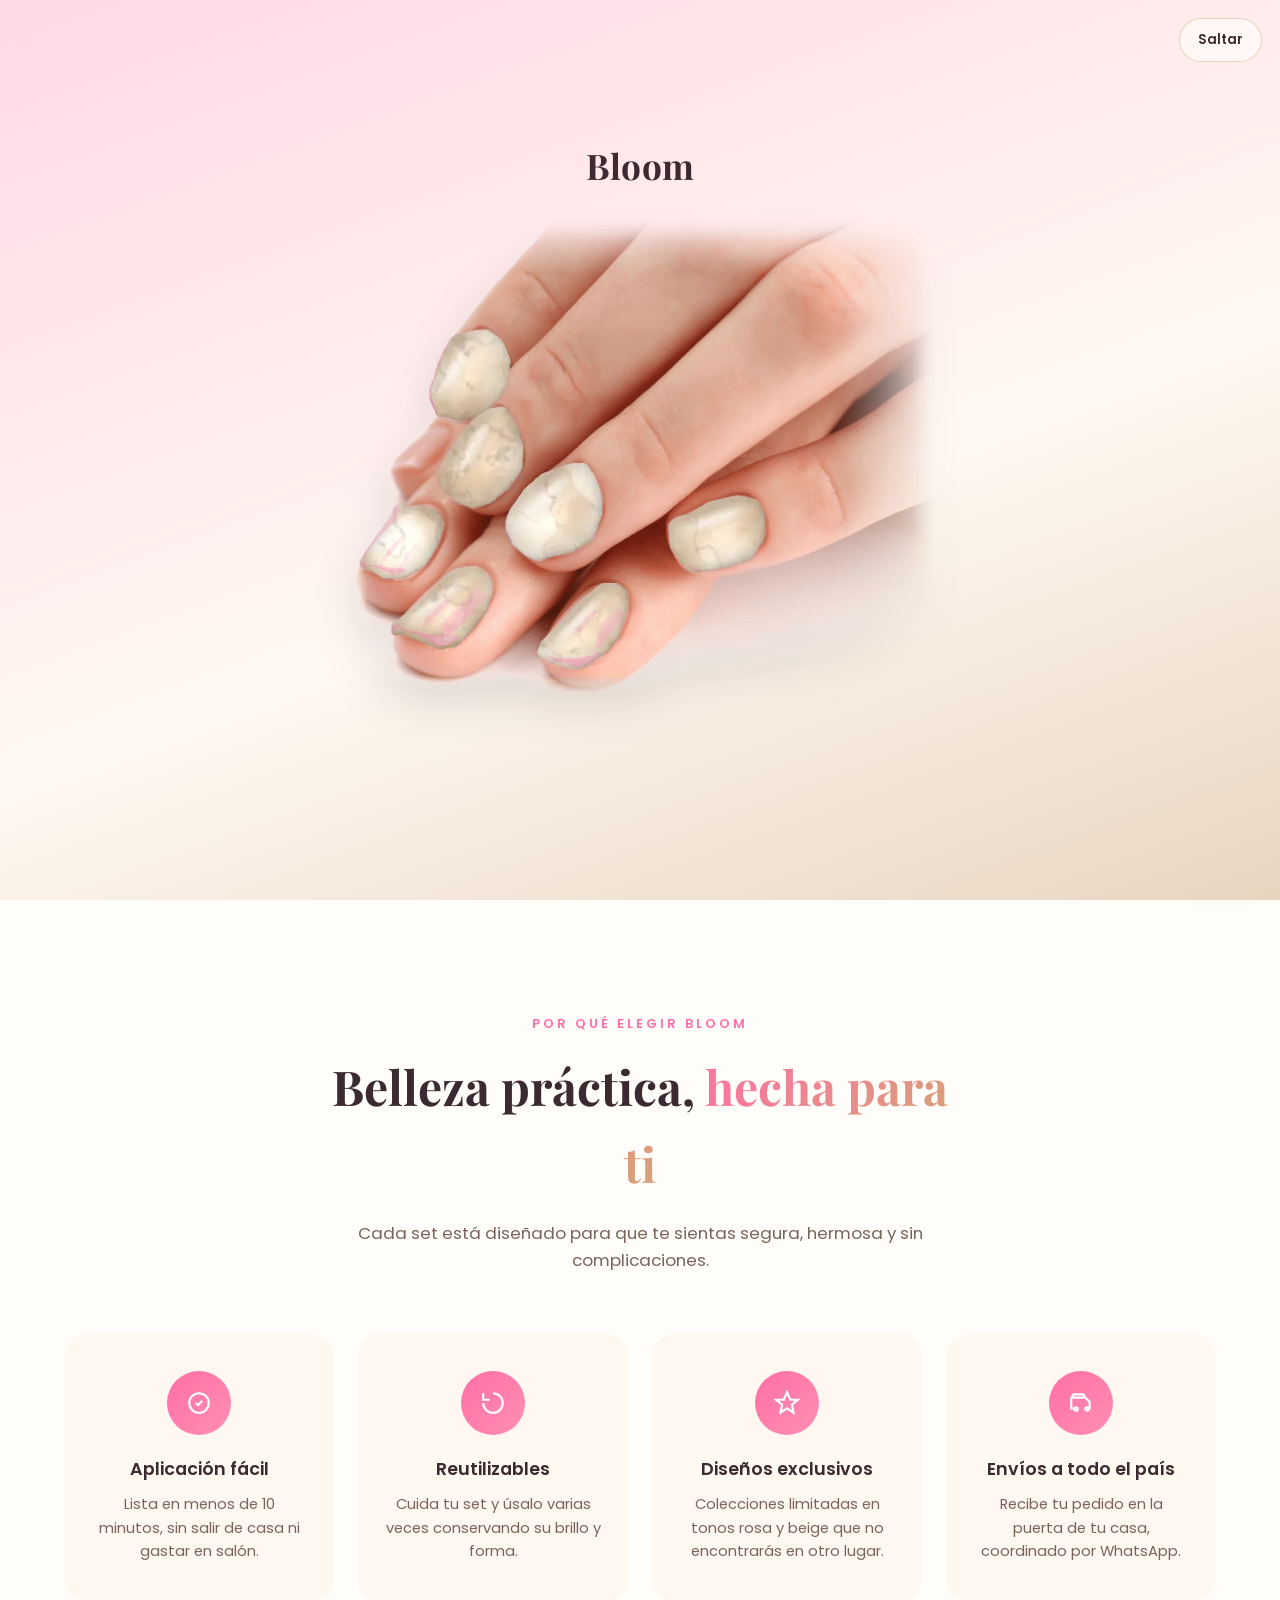
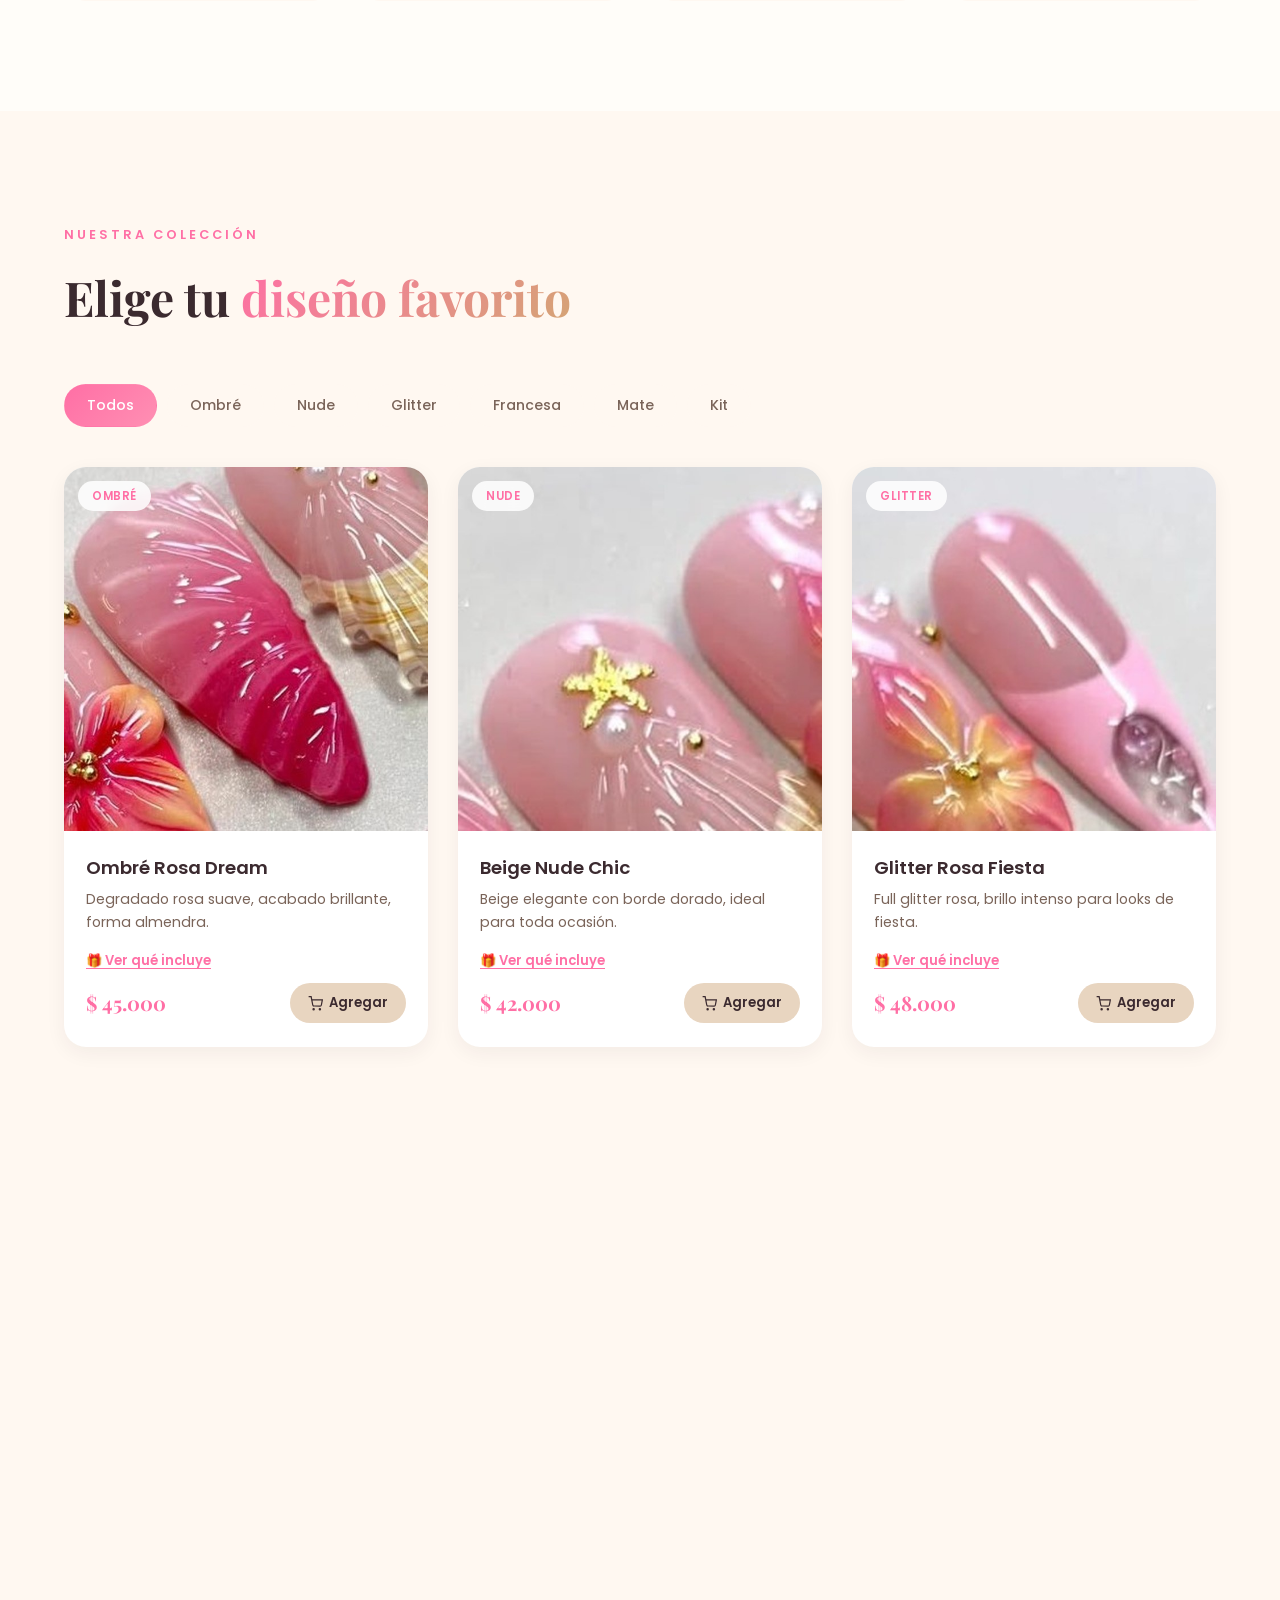
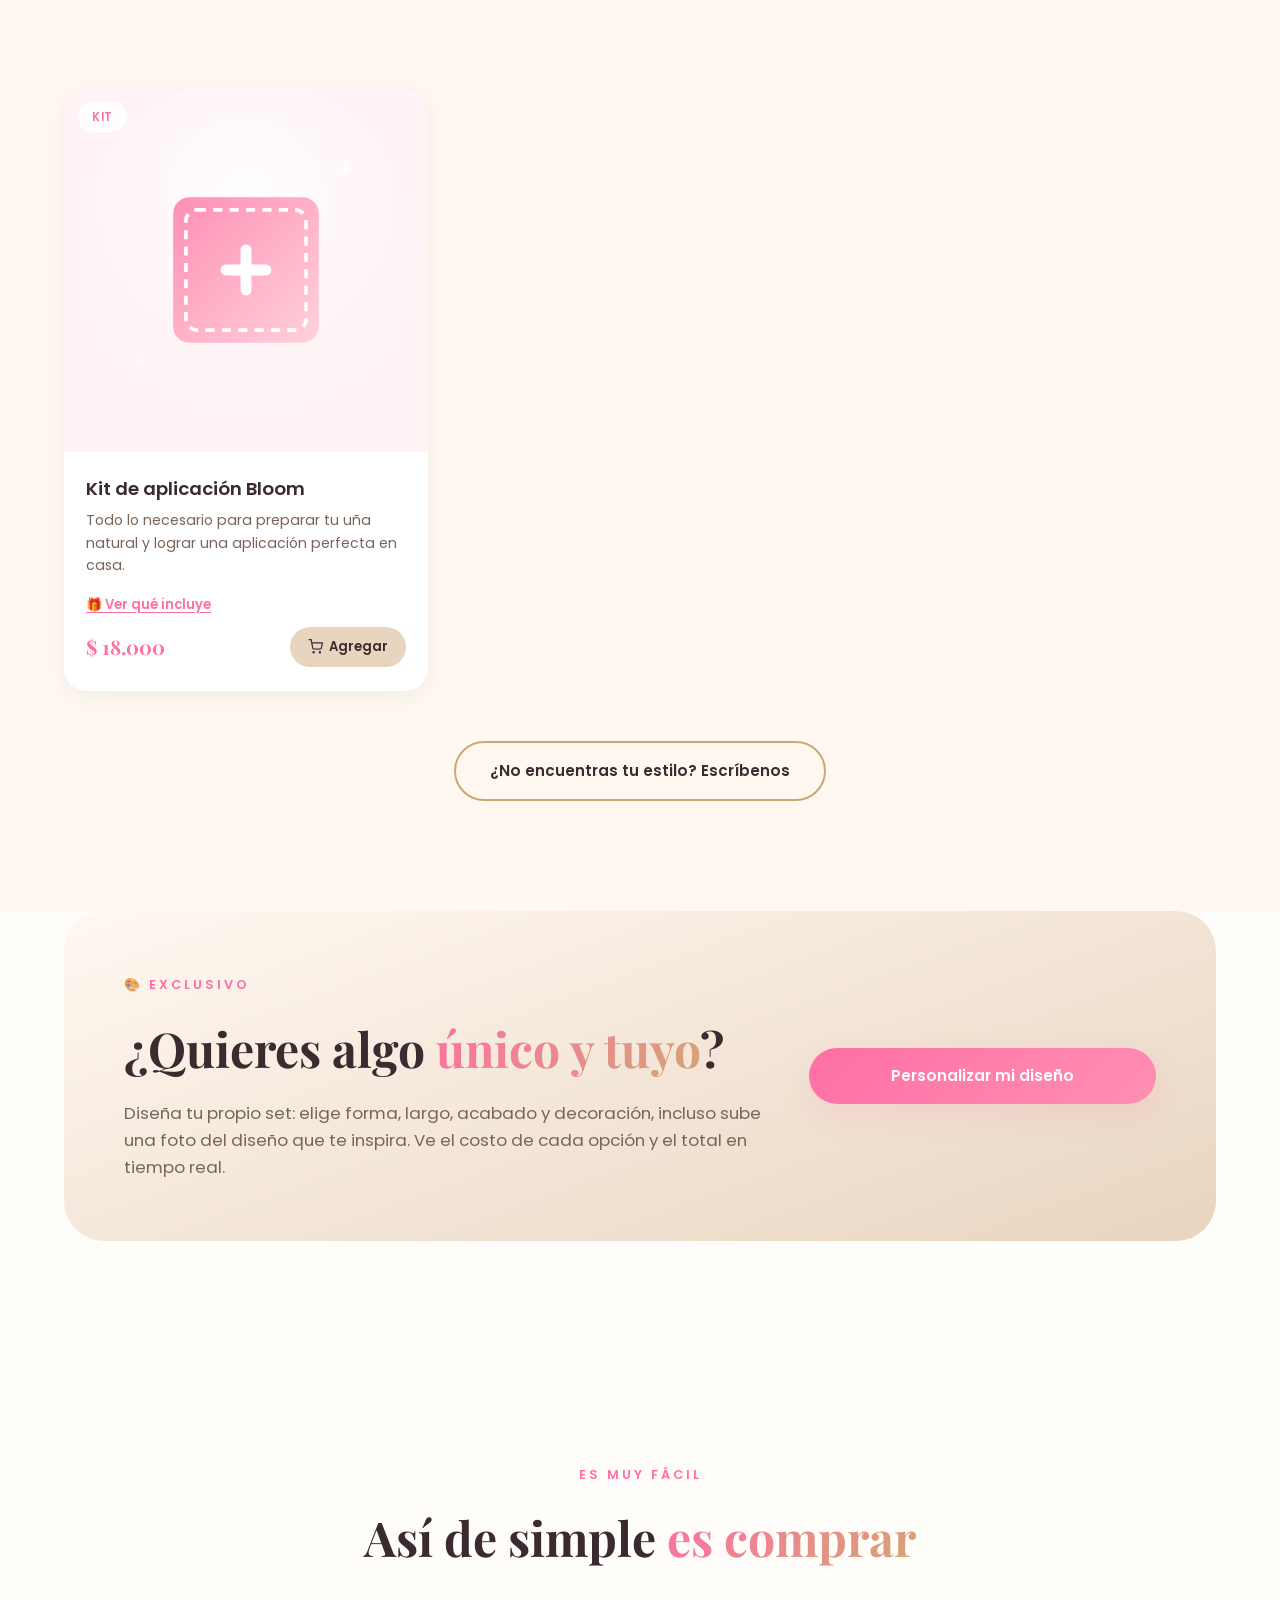
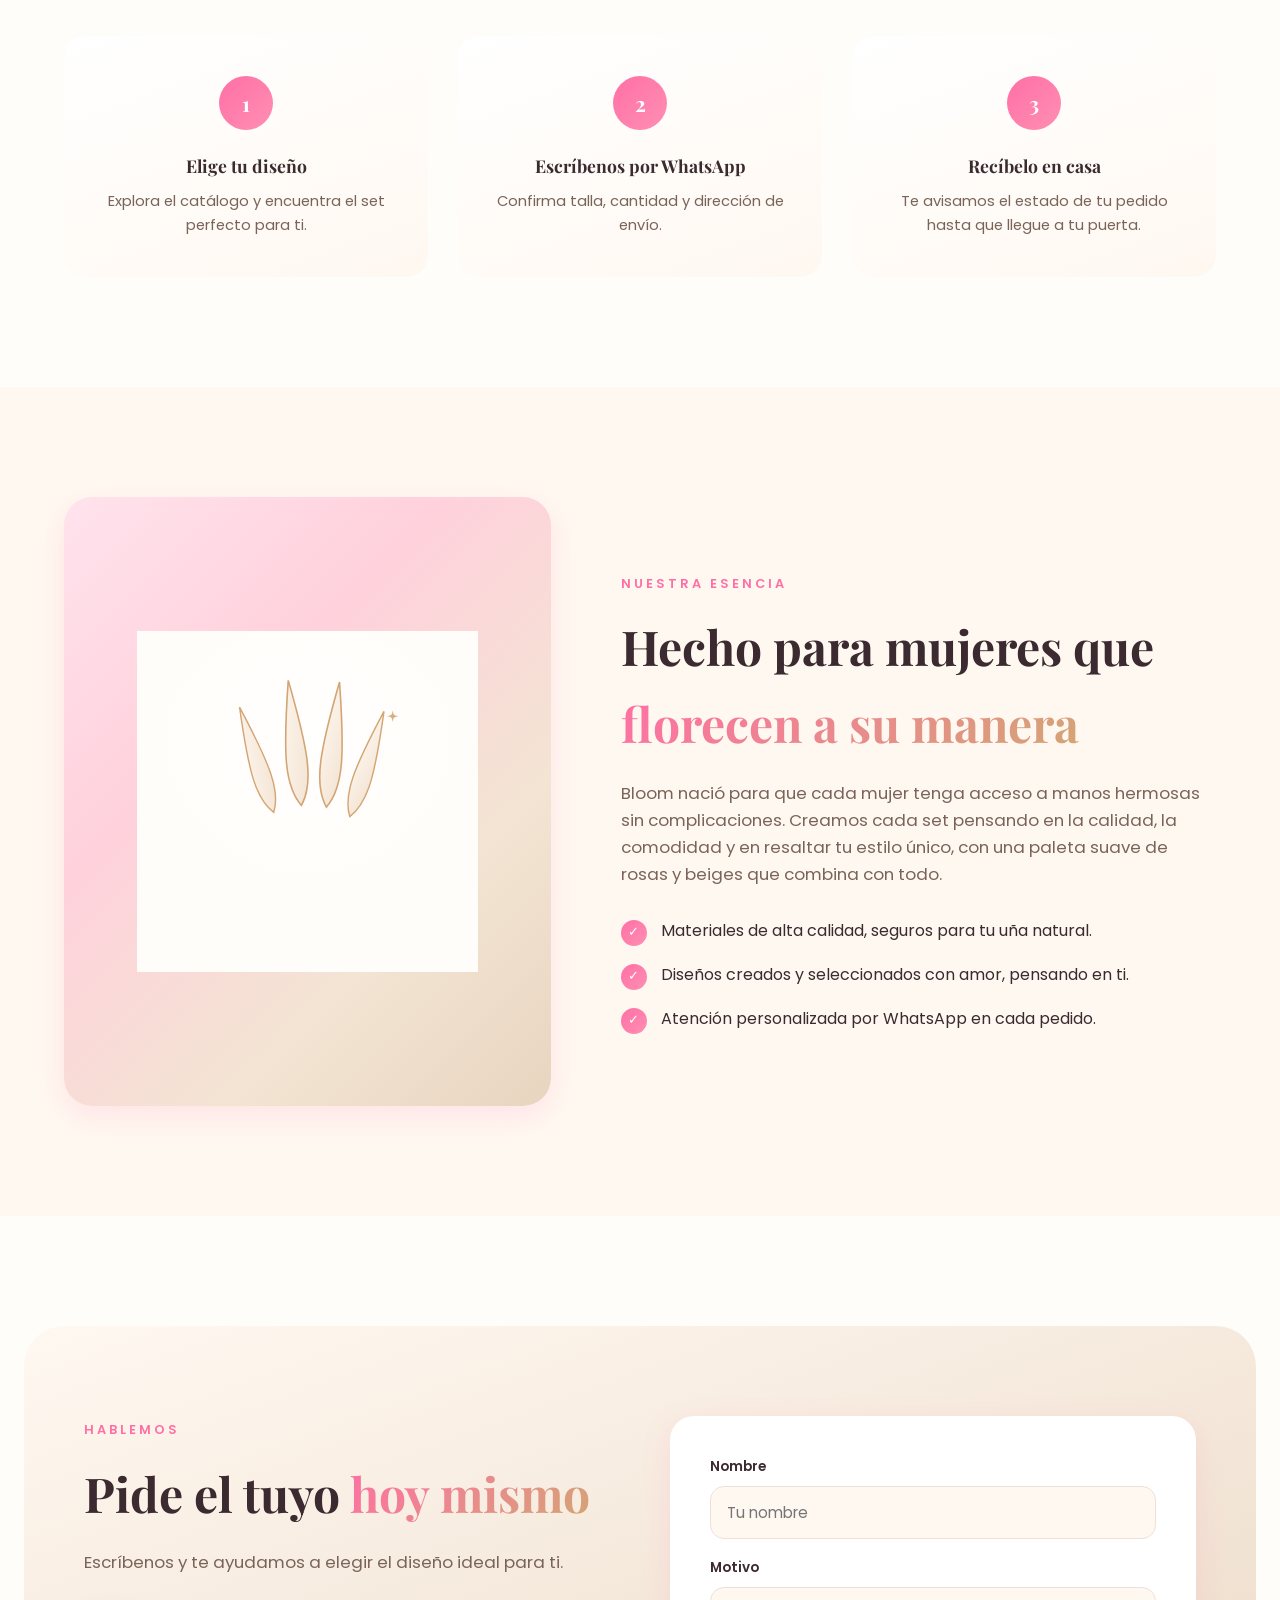
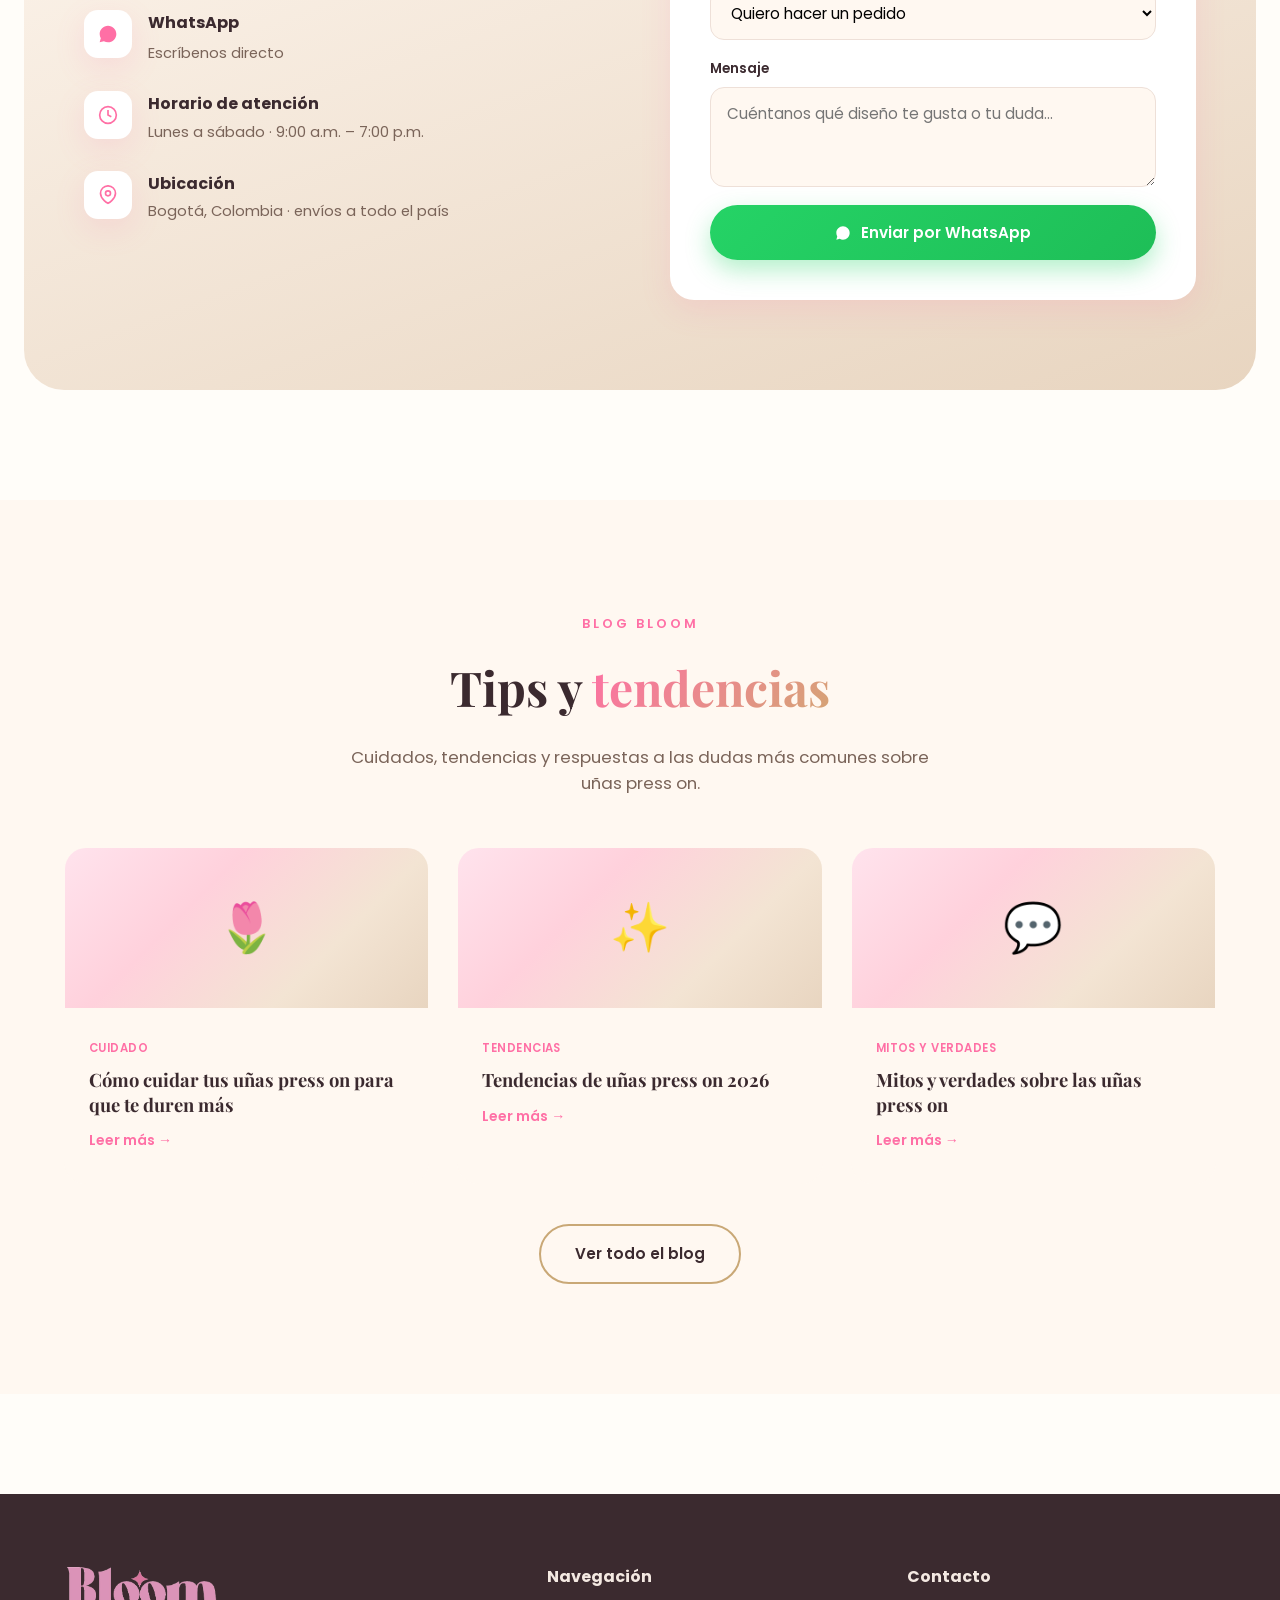
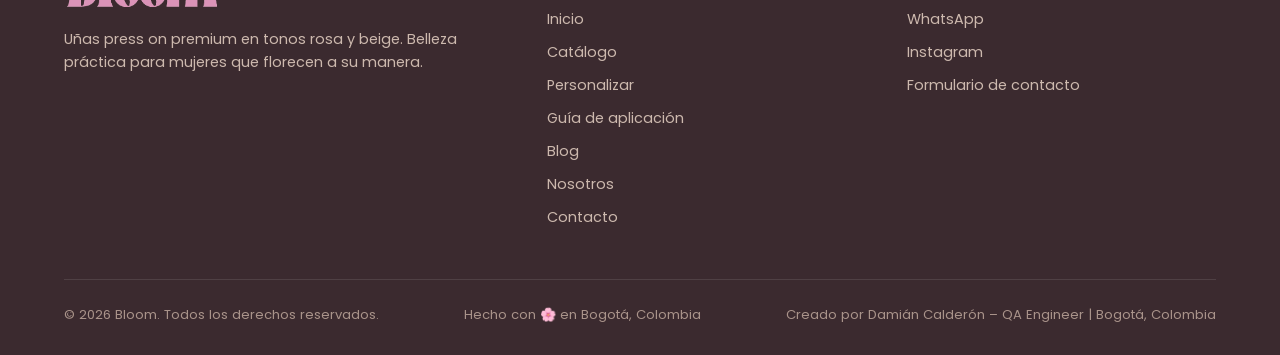
==== commit 4f72420a: "Add files via upload" ====
--- a/index.html
+++ b/index.html
@@ -55,29 +55,26 @@
 <body>
 
   <!-- ================= INTRO ANIMADA ================= -->
-  <div class="intro-bloom" id="intro-bloom">
-    <button type="button" class="intro-saltar" id="intro-saltar">Saltar ✕</button>
-
-    <div class="intro-flor-caja" id="intro-flor-caja">
-      <div class="intro-flor-brillo"></div>
-      <img src="assets/img/intro-flor-cerrada.png" alt="" class="intro-flor-img intro-flor-cerrada">
-      <img src="assets/img/intro-flor-abierta.png" alt="" class="intro-flor-img intro-flor-abierta">
-    </div>
+  <div class="intro-bloom" id="intro-bloom" role="presentation">
+    <button type="button" class="intro-saltar" id="intro-saltar">Saltar</button>
+
+    <p class="intro-logo-texto">Bloom</p>
 
     <div class="intro-mano-caja" id="intro-mano-caja">
-      <img src="assets/img/intro-mano.png" alt="" class="intro-mano-img">
-      <div id="intro-una-1" class="intro-una" style="left:17.50%; top:42.03%; width:12.14%; height:17.51%; transform:rotate(-8deg);"></div>
-      <div id="intro-una-2" class="intro-una" style="left:11.79%; top:70.93%; width:13.57%; height:17.51%; transform:rotate(-15deg);"></div>
-      <div id="intro-una-3" class="intro-una" style="left:33.21%; top:45.97%; width:12.14%; height:16.64%; transform:rotate(-3deg);"></div>
-      <div id="intro-una-4" class="intro-una" style="left:37.50%; top:71.37%; width:13.57%; height:16.64%; transform:rotate(-8deg);"></div>
-      <div id="intro-una-5" class="intro-una" style="left:59.93%; top:57.71%; width:12.14%; height:14.89%; transform:rotate(12deg);"></div>
-    </div>
-
-    <div class="intro-petalo-libre" id="intro-petalo-libre"></div>
-
-    <div class="intro-marca" id="intro-marca">
-      <span class="intro-logo-texto">Bloom</span>
-      <span class="intro-tagline">Uñas press on que florecen contigo</span>
+      <div class="intro-mano-interior">
+        <img src="assets/img/intro-mano.png" alt="" class="intro-capa intro-capa-0" width="700" height="571">
+        <img src="assets/img/intro-capa-1.webp" alt="" class="intro-capa intro-capa-1" id="intro-capa-1" width="700" height="571">
+        <img src="assets/img/intro-capa-2.webp" alt="" class="intro-capa intro-capa-2" id="intro-capa-2" width="700" height="571">
+        <img src="assets/img/intro-capa-3.webp" alt="" class="intro-capa intro-capa-3" id="intro-capa-3" width="700" height="571">
+        <span class="intro-brillo" id="intro-brillo" aria-hidden="true"></span>
+      </div>
+    </div>
+
+    <div class="intro-leyenda" id="intro-leyenda" aria-live="polite">
+      <span class="intro-diseno" data-diseno="1">Ombré Rosa Dream</span>
+      <span class="intro-diseno" data-diseno="2">Glitter Rosa Fiesta</span>
+      <span class="intro-diseno" data-diseno="3">Beige Marmoleado</span>
+      <span class="intro-diseno intro-final" data-diseno="final">Uñas press on que florecen contigo</span>
     </div>
   </div>
 
--- a/css/style.css
+++ b/css/style.css
@@ -1597,6 +1597,9 @@
 
 
 /* =========================== INTRO ANIMADA =========================== */
+/* Una mano real: las uñas naturales cambian a tres diseños del catálogo
+   con un barrido de luz. Un solo acento (rosa), radios del sitio, easing
+   sin rebote. */
 .intro-bloom {
   position: fixed;
   inset: 0;
@@ -1605,104 +1608,156 @@
   flex-direction: column;
   align-items: center;
   justify-content: center;
-  background: linear-gradient(160deg, var(--rosa-pastel) 0%, var(--beige-claro) 60%, var(--rosa-claro) 100%);
+  gap: clamp(8px, 2.2vh, 20px);
+  padding: 0 16px;
+  background: linear-gradient(160deg, var(--rosa-pastel) 0%, var(--crema) 58%, var(--beige-claro) 100%);
   overflow: hidden;
   transition: opacity 0.7s ease;
 }
 .intro-bloom.intro-cerrando { opacity: 0; pointer-events: none; }
-
 body.intro-bloqueo { overflow: hidden; height: 100%; }
 
 .intro-saltar {
   position: absolute;
-  top: 22px; right: 22px;
-  background: rgba(255,255,255,0.6);
-  border: 1px solid rgba(255,255,255,0.8);
+  top: 18px;
+  right: 18px;
+  min-height: 44px;
+  padding: 0 18px;
+  background: rgba(255, 253, 249, 0.7);
+  border: 1px solid rgba(201, 168, 118, 0.45);
   color: var(--texto-oscuro);
-  font-size: 0.78rem;
-  padding: 8px 14px;
-  border-radius: 20px;
+  font: 600 0.82rem/1 'Poppins', sans-serif;
+  border-radius: 999px;
   cursor: pointer;
   backdrop-filter: blur(6px);
   -webkit-backdrop-filter: blur(6px);
-}
-.intro-saltar:hover { background: #fff; }
-
-.intro-flor-caja {
-  position: relative;
-  width: 190px;
-  height: 190px;
-  transition: opacity 0.6s ease, transform 0.6s ease;
-}
-.intro-flor-caja.flor-oculta { opacity: 0; transform: scale(0.7) translateY(-10px); }
-
-.intro-flor {
+  transition: background 0.25s ease;
+}
+.intro-saltar:hover { background: var(--blanco); }
+.intro-saltar:focus-visible { outline: 3px solid var(--rosa-fuerte); outline-offset: 2px; }
+
+.intro-logo-texto {
+  font-family: 'Playfair Display', serif;
+  font-size: clamp(1.7rem, 4.4vh, 2.2rem);
+  font-weight: 700;
+  letter-spacing: 0.01em;
+  color: var(--texto-oscuro);
+  opacity: 0;
+  transform: translateY(-6px);
+  animation: intro-entra-suave 0.8s cubic-bezier(0.22, 1, 0.36, 1) 0.1s forwards;
+}
+
+/* -------- mano real + barrido de luz -------- */
+.intro-mano-caja {
+  position: relative;
+  width: min(600px, 92vw, calc((100svh - 230px) * 1.226));
+  aspect-ratio: 700 / 571;
+  opacity: 0;
+  transform: translateY(14px);
+  animation: intro-entra-suave 0.9s cubic-bezier(0.22, 1, 0.36, 1) 0.2s forwards;
+  filter: drop-shadow(0 18px 22px rgba(59, 42, 47, 0.16));
+}
+.intro-mano-interior {
+  position: absolute;
+  inset: 0;
+  /* difumina los bordes recortados de la foto contra el fondo */
+  -webkit-mask-image: linear-gradient(to bottom, transparent 0, #000 12%, #000 94%, transparent 100%),
+                      linear-gradient(to right, transparent 0, #000 4%, #000 82%, transparent 100%);
+  -webkit-mask-composite: source-in;
+          mask-image: linear-gradient(to bottom, transparent 0, #000 12%, #000 94%, transparent 100%),
+                      linear-gradient(to right, transparent 0, #000 4%, #000 82%, transparent 100%);
+          mask-composite: intersect;
+}
+.intro-capa {
+  position: absolute;
+  inset: 0;
   width: 100%;
   height: 100%;
-  overflow: visible;
-  animation: bloom-girar 1.5s ease-in-out 1;
-  transform-origin: 50% 50%;
-}
-@keyframes bloom-girar {
-  0%   { transform: rotate(0deg) scale(0.6); opacity: 0; }
-  20%  { opacity: 1; }
-  100% { transform: rotate(360deg) scale(1); opacity: 1; }
-}
-
-.intro-mano-caja {
-  width: 199px;
-  height: 225px;
-  margin-top: 0;
+  object-fit: contain;
+  display: block;
+}
+/* Las capas con diseño aparecen detrás de un frente inclinado de luz. */
+.intro-capa-1, .intro-capa-2, .intro-capa-3 {
+  -webkit-mask-image: linear-gradient(100deg, #000 0, #000 43%, transparent 49%);
+          mask-image: linear-gradient(100deg, #000 0, #000 43%, transparent 49%);
+  -webkit-mask-size: 300% 100%;
+          mask-size: 300% 100%;
+  -webkit-mask-repeat: no-repeat;
+          mask-repeat: no-repeat;
+  -webkit-mask-position: 70% 0;
+          mask-position: 70% 0;
+  visibility: hidden;
+}
+.intro-capa.en-barrido {
+  visibility: visible;
+  animation: intro-revela 1.15s cubic-bezier(0.4, 0, 0.3, 1) forwards;
+}
+@keyframes intro-revela {
+  from { -webkit-mask-position: 70% 0; mask-position: 70% 0; }
+  to   { -webkit-mask-position: 10% 0; mask-position: 10% 0; }
+}
+
+/* Franja de luz: solo se ve sobre la mano (usa su silueta como máscara). */
+.intro-brillo {
+  position: absolute;
+  inset: 0;
+  pointer-events: none;
   opacity: 0;
-  transform: translateY(24px);
-  transition: opacity 0.7s ease, transform 0.7s ease;
-}
-.intro-mano-caja.mano-visible { opacity: 1; transform: translateY(0); }
-.intro-mano { width: 100%; height: 100%; overflow: visible; }
-
-.intro-una { transition: fill 0.35s ease; }
-.intro-una.una-pintada { fill: url(#intro-grad-una); }
-
-.intro-petalo-libre {
-  position: fixed;
-  top: 0; left: 0;
-  width: 22px; height: 28px;
-  background: linear-gradient(135deg, var(--rosa-fuerte), var(--rosa-claro));
-  border-radius: 50% 50% 50% 0;
-  box-shadow: 0 2px 6px rgba(59,42,47,0.2);
+  background-image: linear-gradient(100deg, transparent 34%, rgba(255, 255, 255, 0.0) 38%, rgba(255, 255, 255, 0.6) 46%, rgba(255, 255, 255, 0.0) 54%, transparent 58%);
+  background-size: 300% 100%;
+  background-repeat: no-repeat;
+  background-position: 70% 0;
+  -webkit-mask-image: url(../assets/img/intro-mano.png);
+          mask-image: url(../assets/img/intro-mano.png);
+  -webkit-mask-size: 100% 100%;
+          mask-size: 100% 100%;
+  mix-blend-mode: screen;
+}
+.intro-brillo.en-barrido { animation: intro-brillo 1.15s cubic-bezier(0.4, 0, 0.3, 1) forwards; }
+@keyframes intro-brillo {
+  0%   { opacity: 0; background-position: 70% 0; }
+  12%  { opacity: 1; }
+  88%  { opacity: 1; }
+  100% { opacity: 0; background-position: 10% 0; }
+}
+
+/* -------- leyenda: nombre del diseño, luego el lema -------- */
+.intro-leyenda {
+  position: relative;
+  height: 2.4rem;
+  width: min(92vw, 520px);
+  text-align: center;
+}
+.intro-diseno {
+  position: absolute;
+  inset: 0;
+  display: flex;
+  align-items: center;
+  justify-content: center;
+  font-family: 'Playfair Display', serif;
+  font-style: italic;
+  font-size: clamp(1.1rem, 2.8vh, 1.4rem);
+  color: var(--texto-oscuro);
   opacity: 0;
-  pointer-events: none;
-  z-index: 3;
-  transition: transform 0.38s cubic-bezier(.5,-0.1,.4,1.2), opacity 0.25s ease;
-}
-.intro-petalo-libre.activo { opacity: 1; }
-
-.intro-marca {
-  text-align: center;
-  margin-top: 20px;
-  opacity: 0;
-  transform: translateY(10px);
-  transition: opacity 0.6s ease, transform 0.6s ease;
-}
-.intro-marca.marca-visible { opacity: 1; transform: translateY(0); }
-.intro-marca .intro-logo-texto {
-  display: block;
-  font-family: 'Playfair Display', serif;
-  font-size: 2.1rem;
-  font-weight: 700;
-  color: var(--rosa-fuerte);
-}
-.intro-marca .intro-tagline {
-  display: block;
-  font-size: 0.85rem;
+  transform: translateY(6px);
+  transition: opacity 0.45s ease, transform 0.6s cubic-bezier(0.22, 1, 0.36, 1);
+}
+.intro-diseno.visible { opacity: 1; transform: translateY(0); }
+.intro-final {
+  font-style: normal;
+  font-family: 'Poppins', sans-serif;
+  font-weight: 600;
+  font-size: clamp(0.92rem, 2.2vh, 1.05rem);
   color: var(--texto-suave);
-  margin-top: 4px;
-}
-
-@media (max-width: 520px) {
-  .intro-flor-caja { width: 150px; height: 150px; }
-  .intro-mano-caja { width: 159px; height: 180px; }
-  .intro-marca .intro-logo-texto { font-size: 1.7rem; }
+}
+
+@keyframes intro-entra-suave {
+  to { opacity: 1; transform: translateY(0); }
+}
+
+@media (prefers-reduced-motion: reduce) {
+  .intro-logo-texto, .intro-mano-caja { animation-duration: 0.01s; animation-delay: 0s; }
+  .intro-capa.en-barrido, .intro-brillo.en-barrido { animation-duration: 0.01s; }
 }
 
 /* =========================== BLOG =========================== */
